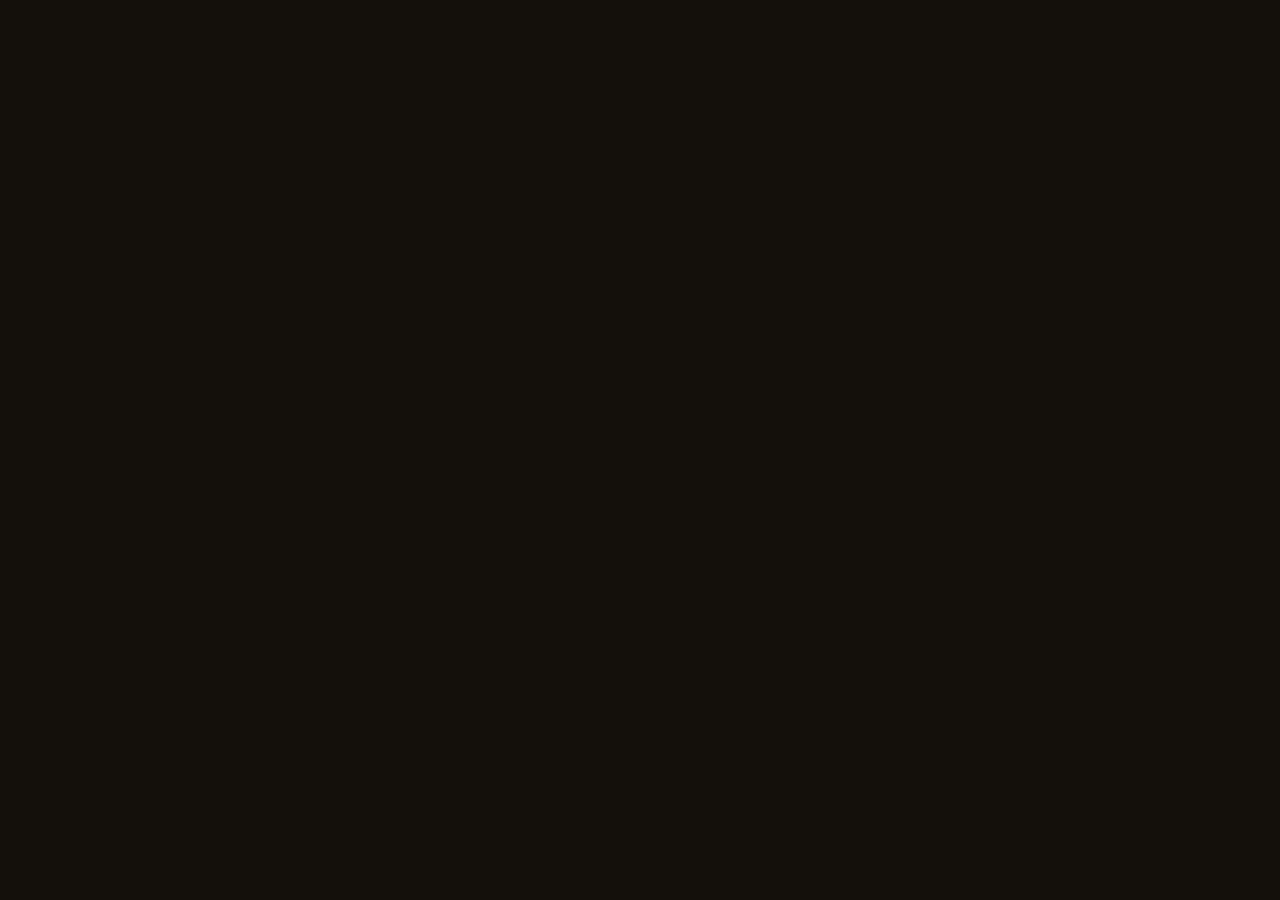
==== index.html @ 0349795a "\sa" ====
<!DOCTYPE html>
<html lang="el">
<head>
<meta charset="UTF-8">
<meta name="viewport" content="width=device-width, initial-scale=1.0">
<title>Γεωργία Νάκου · Δικηγόρος — Αθήνα · Θεσσαλονίκη</title>
<meta name="description" content="Δικηγορικό γραφείο Γεωργίας Νάκου. Ακίνητα, συμβόλαια, ιδιωτικά συμφωνητικά, συντάξεις e-ΕΦΚΑ. Αθήνα · Θεσσαλονίκη.">
<link rel="preconnect" href="https://fonts.googleapis.com">
<link rel="preconnect" href="https://fonts.gstatic.com" crossorigin>
<link href="https://fonts.googleapis.com/css2?family=Cormorant+Garamond:ital,wght@0,300;0,400;0,500;0,600;1,300;1,400;1,500&family=DM+Sans:opsz,wght@9..40,300;9..40,400;9..40,500&display=swap" rel="stylesheet">
<script src="https://unpkg.com/react@18.3.1/umd/react.development.js" integrity="sha384-hD6/rw4ppMLGNu3tX5cjIb+uRZ7UkRJ6BPkLpg4hAu/6onKUg4lLsHAs9EBPT82L" crossorigin="anonymous"></script>
<script src="https://unpkg.com/react-dom@18.3.1/umd/react-dom.development.js" integrity="sha384-u6aeetuaXnQ38mYT8rp6sbXaQe3NL9t+IBXmnYxwkUI2Hw4bsp2Wvmx4yRQF1uAm" crossorigin="anonymous"></script>
<script src="https://unpkg.com/@babel/standalone@7.29.0/babel.min.js" integrity="sha384-m08KidiNqLdpJqLq95G/LEi8Qvjl/xUYll3QILypMoQ65QorJ9Lvtp2RXYGBFj1y" crossorigin="anonymous"></script>
<style>
*,*::before,*::after{margin:0;padding:0;box-sizing:border-box}
:root{
  --bg:#14100B; --bg2:#1C1711; --panel:#211B14;
  --cream:#F1ECE2; --parch:#EDE7DC; --ivory:#F7F3EB;
  --gold:#C9A35E; --gold-lt:#E6C988; --gold-dim:rgba(201,163,94,.16);
  --ink:#1A1510; --muted:#9C9183; --muted-d:#6E655A;
  --line:rgba(201,163,94,.2); --line-l:#D8CFC0;
  --px:clamp(22px,5.5vw,110px); --ps:clamp(80px,11vh,150px); --maxw:1280px;
  --ease:cubic-bezier(.16,1,.3,1);
}
html{scroll-behavior:smooth;-webkit-text-size-adjust:100%}
body{font-family:'DM Sans',system-ui,sans-serif;background:var(--bg);color:var(--cream);line-height:1.6;-webkit-font-smoothing:antialiased;overflow-x:hidden;text-wrap:pretty}
h1,h2,h3{font-family:'Cormorant Garamond',Georgia,serif;font-weight:400;line-height:1.06;letter-spacing:-.01em}
a{color:inherit;text-decoration:none}
img{max-width:100%;display:block}
button{font-family:inherit;cursor:pointer;background:none;border:none;color:inherit}
::selection{background:var(--gold);color:var(--ink)}
.wrap{max-width:var(--maxw);margin:0 auto}
.section{padding:var(--ps) var(--px);position:relative}
.label{font-size:11px;letter-spacing:.32em;text-transform:uppercase;color:var(--gold);font-weight:500;margin-bottom:20px}
.label.gold{color:var(--gold-lt)}
.display{font-size:clamp(34px,5vw,68px);line-height:1.04}
.display.on-dark{color:var(--ivory)}
.mb{margin-bottom:clamp(40px,6vw,72px)}

/* chrome */
.scroll-progress{position:fixed;top:0;left:0;height:2px;width:100%;background:linear-gradient(90deg,var(--gold),var(--gold-lt));transform-origin:left;transform:scaleX(0);z-index:600;will-change:transform}
.cur-dot,.cur-ring{position:fixed;top:0;left:0;pointer-events:none;z-index:9999;border-radius:50%;mix-blend-mode:difference;will-change:transform}
.cur-dot{width:6px;height:6px;background:#fff;margin:-3px}
.cur-ring{width:34px;height:34px;border:1px solid rgba(255,255,255,.55);margin:-17px;transition:width .3s var(--ease),height .3s var(--ease),margin .3s var(--ease),background .3s,border-color .3s}
.cur-ring.big{width:62px;height:62px;margin:-31px;background:var(--gold-dim);border-color:var(--gold)}
@media(pointer:coarse){.cur-dot,.cur-ring{display:none}}

/* emblem */
.emblem{color:var(--gold);overflow:visible}
.emblem-beam{transform-origin:50px 14px;animation:sway 5.5s ease-in-out infinite}
@keyframes sway{0%,100%{transform:rotate(-2.2deg)}50%{transform:rotate(2.2deg)}}

/* buttons */
.btn{display:inline-flex;align-items:center;gap:10px;padding:15px 34px;font-size:12px;letter-spacing:.14em;text-transform:uppercase;font-weight:500;transition:all .35s var(--ease);position:relative;overflow:hidden;white-space:nowrap;border-radius:6px}
.btn-gold{background:var(--gold);color:var(--ink)}
.btn-gold:hover{background:var(--gold-lt);box-shadow:0 14px 40px -12px rgba(201,163,94,.6)}
.btn-ghost{border:1px solid var(--line);color:var(--cream)}
.btn-ghost:hover{border-color:var(--gold);color:var(--gold)}
.btn .arr,.btn .arr{transition:transform .35s var(--ease)}
.btn:hover .arr{transform:translateX(5px)}
.btn.full{width:100%;justify-content:center}
.magnetic{will-change:transform;transition:transform .25s var(--ease),background .35s,box-shadow .35s,color .35s,border-color .35s}

/* reveal */
.reveal{opacity:0;transform:translateY(30px);transition:opacity 1s var(--ease),transform 1s var(--ease)}
.reveal.in{opacity:1;transform:none}
.fade-up{opacity:0;transform:translateY(26px);animation:fadeUp 1s var(--ease) forwards}
@keyframes fadeUp{to{opacity:1;transform:none}}
.d1{animation-delay:.1s}.d2{animation-delay:.25s}.d3{animation-delay:.4s}.d4{animation-delay:.85s}.d5{animation-delay:1s}.d6{animation-delay:1.15s}

.scroll-top{position:fixed;bottom:32px;right:32px;z-index:700;width:46px;height:46px;border:1px solid var(--gold);border-radius:8px;background:rgba(20,16,11,.82);backdrop-filter:blur(10px);color:var(--gold);font-size:20px;display:flex;align-items:center;justify-content:center;cursor:pointer;opacity:0;transform:translateY(16px);transition:opacity .4s var(--ease),transform .4s var(--ease),background .3s,border-color .3s;pointer-events:none}
.scroll-top.scroll-top-show{opacity:1;transform:none;pointer-events:auto}
.scroll-top:hover{background:var(--gold);color:var(--ink)}
/* ═══ NAV ═══ */
.nav{position:fixed;top:0;left:0;right:0;z-index:500;height:70px;padding:0 var(--px);display:flex;align-items:center;justify-content:space-between;gap:30px;transition:background .4s,backdrop-filter .4s,border-color .4s;border-bottom:1px solid transparent}
.nav.solid{background:rgba(20,16,11,.82);backdrop-filter:blur(14px);border-bottom-color:var(--line)}
.nav-brand{display:flex;align-items:center;gap:11px}
.nav-emblem{width:36px;height:37px}
.nav-emblem .emblem-beam{animation:none}
.nav-brand-name{font-family:'Cormorant Garamond',serif;font-size:21px;color:var(--ivory);letter-spacing:.01em}
.nav-links{display:flex;gap:30px}
.nav-link{font-size:11.5px;letter-spacing:.16em;text-transform:uppercase;color:var(--cream);opacity:.72;position:relative;padding:6px 0}
.nav-link::after{content:'';position:absolute;left:0;bottom:0;height:1px;width:0;background:var(--gold);transition:width .35s var(--ease)}
.nav-link:hover{opacity:1}.nav-link:hover::after{width:100%}
.nav-right{display:flex;align-items:center;gap:20px}
.lang{display:flex;align-items:center;gap:7px;font-size:11px;letter-spacing:.1em;color:var(--muted)}
.lang button{color:var(--muted);transition:color .25s}
.lang button.on{color:var(--gold)}
.nav-cta{font-size:12.5px;letter-spacing:.04em;color:var(--cream);white-space:nowrap}
.nav-cta:hover{color:var(--gold)}
.burger{display:none;flex-direction:column;gap:5px;width:26px;padding:6px 0}
.burger span{height:1.5px;width:100%;background:var(--cream);transition:.3s var(--ease)}
.burger span.x:first-child{transform:translateY(6.5px) rotate(45deg)}
.burger span.x:last-child{transform:translateY(-6.5px) rotate(-45deg)}
.nav-drawer{position:fixed;top:70px;left:0;right:0;z-index:550;background:rgba(20,16,11,.97);backdrop-filter:blur(14px);border-bottom:1px solid var(--line);display:flex;flex-direction:column;padding:0 var(--px);max-height:0;overflow:hidden;transition:max-height .45s var(--ease),padding .45s}
.nav-drawer.open{max-height:60vh;padding:18px var(--px) 28px}
.nav-drawer button,.nav-drawer a{text-align:left;font-size:15px;letter-spacing:.08em;text-transform:uppercase;color:var(--cream);padding:14px 0;border-bottom:1px solid var(--line)}
.nav-drawer a{color:var(--gold);border:none}

/* ═══ HERO ═══ */
.hero{min-height:100vh;display:flex;flex-direction:column;align-items:center;justify-content:center;text-align:center;padding:120px var(--px) 90px;position:relative;overflow:hidden;background:radial-gradient(140% 120% at 50% -10%,#2E1E0A 0%,#1A1208 35%,var(--bg) 65%)}
.hero-particles{position:absolute;inset:0;width:100%;height:100%;pointer-events:none;z-index:1}
.hero-beam{position:absolute;top:0;left:-20%;width:60%;height:100%;background:linear-gradient(108deg,transparent 38%,rgba(201,163,94,.035) 46%,rgba(230,201,136,.07) 50%,rgba(201,163,94,.035) 54%,transparent 62%);pointer-events:none;z-index:1;animation:beamSweep 20s ease-in-out infinite}
.hero-beam-2{animation-delay:10s;opacity:.6}
@keyframes beamSweep{0%,100%{transform:translateX(-40%) skewX(-8deg)}50%{transform:translateX(120%) skewX(-8deg)}}
.hero-glow{position:absolute;top:-20%;left:50%;transform:translateX(-50%);width:80vw;height:80vw;max-width:900px;max-height:900px;background:radial-gradient(circle,rgba(201,163,94,.13) 0%,transparent 60%);pointer-events:none;animation:glowPulse 7s ease-in-out infinite}
@keyframes glowPulse{0%,100%{opacity:.7}50%{opacity:1}}
.hero-emblem-bg{position:absolute;width:min(70vh,640px);height:auto;opacity:.04;color:var(--gold);top:50%;left:50%;transform:translate(-50%,-46%);pointer-events:none;will-change:transform}
.hero-emblem-bg svg{width:100%;height:auto;display:block}
.hero-emblem-bg .emblem-beam{animation:sway 9s ease-in-out infinite}
.hero-inner{position:relative;z-index:2;display:flex;flex-direction:column;align-items:center;max-width:920px;will-change:transform,opacity;padding:clamp(36px,5vw,64px) clamp(32px,6vw,80px)}
.hero-badge{font-size:11px;letter-spacing:.34em;text-transform:uppercase;color:var(--gold);margin-bottom:30px;white-space:pre-line;text-align:center}
.hero-emblem{width:54px;height:56px;margin-bottom:26px}
.hero-emblem-draw{opacity:0;transform:scale(.4) rotate(-12deg);transform-origin:50% 60%;animation:emblemIn 1.3s var(--ease) .15s forwards}
@keyframes emblemIn{60%{opacity:1}to{opacity:1;transform:none}}
.hero-name{font-size:clamp(58px,13vw,168px);font-weight:300;color:var(--ivory);line-height:.94;display:flex;flex-wrap:wrap;justify-content:center;gap:0 .26em}
.hero-word{display:inline-flex}
.hero-letter{display:inline-block;overflow:hidden;padding:.06em .005em}
.hero-letter-i{display:inline-block;transform:translateY(118%);animation:maskUp 1.05s var(--ease) forwards}
@keyframes maskUp{to{transform:none}}
.hero-role{font-size:clamp(15px,2vw,20px);letter-spacing:.5em;text-transform:uppercase;color:var(--gold);margin-top:14px;padding-left:.5em}
.hero-rule{width:64px;height:1px;background:linear-gradient(90deg,transparent,var(--gold),transparent);margin:30px 0}
.hero-tag{font-family:'Cormorant Garamond',serif;font-style:italic;font-size:clamp(20px,2.6vw,30px);color:var(--cream);font-weight:300}
.hero-cta-row{display:flex;gap:16px;margin-top:38px;flex-wrap:wrap;justify-content:center}
.hero-info{display:flex;flex-wrap:wrap;justify-content:flex-start;align-items:center;gap:0;margin-top:40px;width:100%;max-width:760px;align-self:flex-start}
.hic{display:flex;align-items:center;gap:16px;padding:12px 34px 12px 0;text-decoration:none;opacity:0;animation:hicSlideIn .65s var(--ease) forwards;position:relative;transition:opacity .25s}
.hic:not(:last-child){padding-right:34px;margin-right:1px}
.hic:not(:last-child)::after{content:'';position:absolute;right:0;top:50%;transform:translateY(-50%);height:32px;width:1px;background:rgba(201,163,94,.22)}
.hic:hover .hic-val{color:var(--gold-lt)}
.hic-1{animation-delay:1.3s}
.hic-2{animation-delay:1.5s}
.hic-3{animation-delay:1.7s}
.hic-4{animation-delay:1.9s}
@keyframes hicSlideIn{from{opacity:0;transform:translateX(-28px)}to{opacity:1;transform:none}}
.hic-icon{width:22px;height:22px;flex-shrink:0;color:var(--gold);opacity:.9}
.hic-icon svg{width:100%;height:100%;display:block}
.hic-text{display:flex;flex-direction:column;gap:3px}
.hic-label{font-size:10px;letter-spacing:.22em;text-transform:uppercase;color:var(--gold);font-weight:500;line-height:1}
.hic-val{font-size:17px;color:var(--cream);font-weight:400;letter-spacing:.03em;line-height:1.3;transition:color .3s}
.scroll-cue{position:absolute;bottom:34px;left:50%;transform:translateX(-50%);width:24px;height:38px;border:1px solid var(--line);border-radius:14px;display:flex;justify-content:center;padding-top:7px;z-index:2}
.scroll-cue span{width:3px;height:7px;background:var(--gold);border-radius:2px;animation:scrolldot 1.8s ease-in-out infinite}
@keyframes scrolldot{0%{opacity:0;transform:translateY(-4px)}40%{opacity:1}80%,100%{opacity:0;transform:translateY(11px)}}

/* ═══ MARQUEE ═══ */
.marquee{background:var(--gold);overflow:hidden;padding:17px 0;position:relative;z-index:3}
.marquee-track{display:flex;width:max-content;animation:scrollx 30s linear infinite}
@keyframes scrollx{to{transform:translateX(-33.333%)}}
.marquee-item{display:inline-flex;align-items:center;font-size:13px;letter-spacing:.26em;text-transform:uppercase;font-weight:500;color:var(--ink);padding:0 8px}
.marquee-dot{font-style:normal;font-size:8px;margin:0 26px;opacity:.55}

/* ═══ ABOUT ═══ */
.about{background:var(--parch);color:var(--ink)}
.about-grid{display:grid;grid-template-columns:.85fr 1.15fr;gap:clamp(44px,7vw,100px);align-items:center}
.about-portrait{display:flex;flex-direction:column;gap:18px}
.portrait-frame{position:relative;width:clamp(324px,38vw,486px);aspect-ratio:1;border-radius:50%;overflow:hidden;border:2px solid var(--gold);animation:portraitPulse 3.5s ease-in-out infinite;align-self:center}
.portrait-frame::before{content:'';position:absolute;inset:0;border-radius:50%;border:6px solid transparent;pointer-events:none;z-index:2}
@keyframes portraitPulse{
  0%,100%{box-shadow:0 0 0 6px rgba(201,163,94,.18),0 0 40px rgba(201,163,94,.18),0 20px 60px -20px rgba(26,21,16,.6)}
  50%{box-shadow:0 0 0 14px rgba(201,163,94,.07),0 0 80px rgba(201,163,94,.32),0 20px 60px -20px rgba(26,21,16,.6)}
}
.portrait-frame img{width:100%;height:100%;object-fit:cover;object-position:center 12%;filter:grayscale(.08) contrast(1.03)}
.portrait-cap{display:flex;align-items:center;justify-content:center;gap:10px;font-size:11px;letter-spacing:.18em;text-transform:uppercase;color:var(--muted-d);text-align:center;margin-top:24px}
.cap-emblem{width:16px;height:17px}.cap-emblem .emblem-beam{animation:none}
.about-text .label{color:var(--gold)}
.about-text .display{color:var(--ink);max-width:14ch}
.about-bio{font-family:'Cormorant Garamond',serif;font-size:clamp(20px,2.4vw,27px);line-height:1.5;color:#3A332A;margin:26px 0 30px;font-weight:300;max-width:30ch}
.about-bio-list{display:flex;flex-direction:column;gap:14px;margin:26px 0 30px}
.about-bio-item{display:flex;align-items:center;gap:16px;font-family:'Cormorant Garamond',serif;font-size:clamp(20px,2.4vw,27px);line-height:1.4;color:#3A332A;font-weight:300}
.about-bio-bullet{width:6px;height:6px;border-radius:50%;background:var(--gold);flex-shrink:0}
.chips{display:flex;flex-wrap:wrap;gap:10px}
.chip{display:inline-flex;align-items:center;gap:9px;font-size:12.5px;letter-spacing:.02em;padding:9px 16px;border:1px solid var(--line-l);border-radius:6px;background:var(--ivory);color:#4A4238}
.chip i{width:5px;height:5px;border-radius:50%;background:var(--gold)}

/* ═══ STATS ═══ */
.stats{background:var(--bg);padding:clamp(56px,8vw,90px) var(--px);border-top:1px solid var(--line);border-bottom:1px solid var(--line)}
.stats-grid{display:grid;grid-template-columns:repeat(4,1fr);gap:24px}
.stat{text-align:center;opacity:0;transform:translateY(24px);transition:opacity .9s var(--ease),transform .9s var(--ease)}
.stats-grid.in .stat{opacity:1;transform:none}
.stat-val{font-family:'Cormorant Garamond',serif;font-size:clamp(46px,6vw,82px);font-weight:300;color:var(--gold);line-height:1}
.stat-label{font-size:11px;letter-spacing:.16em;text-transform:uppercase;color:var(--muted);margin-top:12px}

/* ═══ SERVICES ═══ */
.services{background:var(--ivory);color:var(--ink)}
.services .label{color:var(--gold)}.services .display{color:var(--ink);text-align:center}
.svc-list{border-top:1px solid var(--line-l)}
.svc-item{border-bottom:1px solid var(--line-l)}
.svc-row{display:grid;grid-template-columns:auto 1fr auto;gap:clamp(20px,4vw,56px);align-items:start;padding:clamp(26px,3.4vw,40px) 0;border-bottom:none;cursor:pointer;transition:padding-left .4s var(--ease),background .4s}
.svc-row:hover{padding-left:20px;background:linear-gradient(90deg,var(--gold-dim),transparent)}
.svc-n{font-family:'Cormorant Garamond',serif;font-size:clamp(20px,2vw,26px);color:var(--gold);font-weight:400;padding-top:6px}
.svc-main{display:flex;flex-direction:column}
.svc-title{font-size:clamp(26px,3.4vw,42px);color:var(--ink);transition:color .35s}
.svc-row:hover .svc-title{color:#6E5526}
.svc-detail-wrap{max-height:0;overflow:hidden;transition:max-height .55s var(--ease),opacity .4s var(--ease);opacity:0}
.svc-open .svc-detail-wrap{max-height:600px;opacity:1}
.svc-detail{font-size:15px;color:var(--muted-d);line-height:1.75;padding-top:14px;max-width:100%}
.svc-desc{font-size:14.5px;color:var(--muted-d);padding-top:10px}
.svc-arrow{font-size:22px;color:var(--gold);opacity:0;transform:translate(-8px,8px);transition:all .4s var(--ease);padding-top:6px}
.svc-row:hover .svc-arrow{opacity:1;transform:none}

/* ═══ CREED (cinematic pull-quote) ═══ */
.creed{background:var(--bg);padding:clamp(96px,16vh,200px) var(--px);position:relative;overflow:hidden;border-top:1px solid var(--line);border-bottom:1px solid var(--line)}
.creed-glow{position:absolute;top:50%;left:50%;width:80vw;height:80vw;max-width:900px;max-height:900px;transform:translate(-50%,-50%);background:radial-gradient(circle,rgba(201,163,94,.1),transparent 62%);pointer-events:none;transition:opacity .3s}
.creed-emblem{position:absolute;right:-4%;top:50%;width:min(58vh,520px);color:var(--gold);opacity:.05;pointer-events:none;will-change:transform}
.creed-emblem svg{width:100%;height:auto;display:block}
.creed-emblem .emblem-beam{animation:sway 9s ease-in-out infinite}
.creed-inner{position:relative;z-index:1;max-width:960px}
.creed-label{margin-bottom:24px}
.creed-mark{display:block;font-family:'Cormorant Garamond',serif;font-size:clamp(120px,18vw,240px);line-height:.6;color:var(--gold);opacity:.5;height:.42em;margin-bottom:.1em}
.creed-quote{font-family:'Cormorant Garamond',serif;font-weight:300;font-size:clamp(30px,5vw,68px);line-height:1.18;color:var(--ivory);max-width:22ch;border:none;padding:0}
.creed-cite{display:flex;align-items:center;gap:22px;margin-top:clamp(34px,5vw,52px)}
.creed-rule{width:clamp(40px,8vw,90px);height:1px;background:linear-gradient(90deg,var(--gold),transparent);flex-shrink:0}
.creed-by{display:flex;flex-direction:column;gap:5px}
.creed-name{font-family:'Cormorant Garamond',serif;font-size:clamp(22px,2.6vw,30px);color:var(--gold-lt);line-height:1}
.creed-role{font-size:11px;letter-spacing:.26em;text-transform:uppercase;color:var(--muted)}

/* ═══ EFKA ═══ */
.efka{background:var(--bg2);text-align:center;overflow:hidden}
.efka-glow{position:absolute;inset:0;background:radial-gradient(60% 90% at 50% 50%,rgba(201,163,94,.1),transparent 70%);pointer-events:none}
.efka-inner{position:relative;max-width:760px;margin:0 auto;display:flex;flex-direction:column;align-items:center}
.efka-badge{display:inline-block;border:1px solid var(--gold);border-radius:6px;color:var(--gold);font-size:10px;letter-spacing:.26em;padding:6px 16px;text-transform:uppercase;margin-bottom:30px}
.efka-title{font-size:clamp(29px,4.25vw,54px);color:var(--ivory);margin-bottom:22px;white-space:nowrap}
.efka-desc{font-family:'Cormorant Garamond',serif;font-size:clamp(19px,2.3vw,26px);font-weight:300;color:var(--cream);line-height:1.5;margin-bottom:38px;max-width:52ch}

/* ═══ REVIEWS ═══ */
.reviews{background:var(--parch);color:var(--ink);overflow:hidden}
.reviews-head{display:flex;align-items:flex-end;justify-content:space-between;gap:24px;flex-wrap:wrap;margin-bottom:clamp(34px,5vw,56px)}
.reviews .label{color:var(--gold)}.reviews .display{color:var(--ink)}
.g-badge{display:flex;align-items:center;gap:14px}
.g-logo{width:42px;height:42px;border-radius:50%;background:#fff;border:1px solid var(--line-l);color:#4285F4;font-weight:700;font-size:20px;display:flex;align-items:center;justify-content:center;flex-shrink:0}
.g-stars{font-size:14px;color:#E0A93B;letter-spacing:1px}.g-stars b{color:var(--ink);margin-left:6px}
.g-sub{font-size:12px;color:var(--muted-d);letter-spacing:.04em;margin-top:2px}
.rev-rows{display:flex;flex-direction:column;gap:18px}
.rev-rowwrap{overflow:hidden;-webkit-mask:linear-gradient(90deg,transparent,#000 7%,#000 93%,transparent);mask:linear-gradient(90deg,transparent,#000 7%,#000 93%,transparent)}
.rev-track{display:flex;gap:18px;width:max-content;animation:revx 200s linear infinite}
.rev-track.rev{animation-direction:reverse}
@keyframes revx{to{transform:translateX(-50%)}}
.rev-card{width:330px;flex-shrink:0;background:var(--ivory);border:1px solid var(--line-l);border-radius:10px;padding:26px 26px 22px;display:flex;flex-direction:column;gap:13px;transition:border-color .35s,transform .35s var(--ease)}
.rev-card:hover{border-color:var(--gold);transform:translateY(-4px)}
.rev-stars{color:#E0A93B;font-size:13px;letter-spacing:1px}
.rev-text{font-family:'Cormorant Garamond',serif;font-size:19px;line-height:1.5;color:#3A332A;flex:1;font-weight:400}
.rev-foot{display:flex;align-items:center;gap:10px}
.rev-av{width:30px;height:30px;border-radius:50%;background:var(--gold);color:var(--ink);display:flex;align-items:center;justify-content:center;font-size:13px;font-weight:600;flex-shrink:0}
.rev-name{font-size:12.5px;font-weight:500;color:var(--ink)}
.rev-date{font-size:11px;color:var(--muted-d);margin-left:auto}
.rev-mobile-wrap{display:none}

/* ═══ NEWS + LINKS ═══ */
.news-links{background:var(--bg)}
.news-links .label{color:var(--gold)}.news-links .display{color:var(--ivory)}
.news-header{display:flex;align-items:flex-end;justify-content:space-between;gap:24px;flex-wrap:wrap;margin-bottom:clamp(24px,3vw,36px)}
.news-nav{display:flex;align-items:center;gap:12px}
.news-nav-btn{width:42px;height:42px;border:1px solid var(--line);border-radius:6px;color:var(--gold);font-size:18px;display:flex;align-items:center;justify-content:center;transition:.3s var(--ease)}
.news-nav-btn:hover{border-color:var(--gold);background:var(--gold-dim)}
.news-nav-count{font-size:12px;letter-spacing:.12em;color:var(--muted);min-width:40px;text-align:center}
.nl-news-grid{display:grid;grid-template-columns:1fr 1fr;gap:22px}
.nl-divider{display:flex;align-items:center;gap:20px;margin:clamp(48px,7vw,80px) 0 clamp(16px,2vw,24px);border-top:1px solid var(--line)}
.nl-divider-label{font-size:11px;letter-spacing:.32em;text-transform:uppercase;color:var(--gold);font-weight:500;margin-top:-10px;background:var(--bg);padding:0 16px}
.news-grid{display:grid;grid-template-columns:1fr 1fr;gap:22px}
.news-card{border:1px solid var(--line);border-radius:10px;background:var(--bg2);padding:clamp(30px,3.4vw,44px);display:flex;flex-direction:column;gap:14px;transition:border-color .35s,transform .35s var(--ease),background .35s}
.news-card:hover{border-color:var(--gold);transform:translateY(-5px);background:var(--panel)}
.news-tag{font-size:10.5px;letter-spacing:.2em;text-transform:uppercase;color:var(--gold);border:1px solid var(--line);padding:5px 12px;align-self:flex-start;border-radius:40px}
.news-title{font-size:clamp(23px,2.6vw,30px);color:var(--ivory)}
.news-desc{font-size:14.5px;color:var(--muted);line-height:1.7;flex:1}
.news-link{font-size:12px;letter-spacing:.12em;text-transform:uppercase;color:var(--gold);align-self:flex-start;transition:gap .3s}
.news-link:hover{opacity:.75}

/* ═══ LINKS carousel ═══ */
.links-scroll-wrap{overflow:hidden;-webkit-mask:linear-gradient(90deg,transparent,#000 6%,#000 94%,transparent);mask:linear-gradient(90deg,transparent,#000 6%,#000 94%,transparent);margin-top:8px}
.links-track{display:flex;gap:14px;width:max-content;animation:scrollx 120s linear infinite}
.links-track:hover{animation-play-state:paused}
.links-mobile-wrap{display:none}
.link-pill{display:inline-flex;flex-direction:column;gap:7px;flex-shrink:0;width:240px;padding:26px 26px 22px;border:1px solid var(--line);border-radius:10px;background:var(--bg2);transition:border-color .35s,background .35s,transform .3s var(--ease);text-decoration:none;position:relative}
.link-pill:hover{border-color:var(--gold);background:var(--panel);transform:translateY(-4px)}
.link-pill-title{font-family:'Cormorant Garamond',serif;font-size:24px;color:var(--ivory);line-height:1.1}
.link-pill-desc{font-size:12.5px;letter-spacing:.04em;color:var(--muted);line-height:1.5}
.link-pill-arr{position:absolute;top:16px;right:18px;color:var(--gold);font-size:15px;opacity:.5;transition:.3s var(--ease)}
.link-pill:hover .link-pill-arr{opacity:1;transform:translate(2px,-2px)}

/* ═══ MANIFESTO ═══ */
.manifesto{background:var(--bg);padding:clamp(110px,20vh,220px) var(--px);position:relative;overflow:hidden;border-top:1px solid var(--line);border-bottom:1px solid var(--line)}
.manifesto-glow{position:absolute;top:50%;left:50%;width:70vw;height:70vw;max-width:760px;max-height:760px;transform:translate(-50%,-50%);background:radial-gradient(circle,rgba(201,163,94,.12),transparent 62%);pointer-events:none;transition:opacity .3s}
.manifesto-text{position:relative;max-width:1000px;margin:0 auto;text-align:center;font-family:'Cormorant Garamond',serif;font-weight:300;font-size:clamp(30px,5.4vw,72px);line-height:1.22;color:var(--ivory)}
.mf-row{display:block}
.mf-w{display:inline-block;will-change:opacity,transform;transition:color .3s;margin-right:0.28em}

/* ═══ JOURNEY (scrollytelling) ═══ */
.journey{background:var(--bg2);overflow:hidden}
.journey-grid{display:grid;grid-template-columns:.95fr 1.05fr;gap:clamp(40px,7vw,110px);align-items:start}
.journey .label{color:var(--gold)}
.journey-sticky{position:sticky;top:120px}
.journey-intro{font-family:'Cormorant Garamond',serif;font-weight:300;font-size:clamp(19px,2.2vw,25px);line-height:1.5;color:var(--cream);margin:24px 0 44px;text-align:center}
.journey-counter{display:flex;align-items:stretch;gap:24px}
.jc-num{position:relative;font-family:'Cormorant Garamond',serif;font-weight:300}
.jc-n{display:block;font-size:clamp(52px,7vw,96px);line-height:1.04;color:var(--muted-d);opacity:.32;transition:opacity .5s var(--ease),color .5s var(--ease),transform .5s var(--ease);transform:translateX(0)}
.jc-n.on{opacity:1;color:var(--gold);transform:translateX(6px)}
.jc-bar{width:2px;background:var(--line);align-self:stretch;position:relative;overflow:hidden}
.jc-bar span{position:absolute;inset:0;background:linear-gradient(var(--gold),var(--gold-lt));transform-origin:top;transform:scaleY(.25);transition:transform .6s var(--ease)}
.journey-steps{list-style:none;display:flex;flex-direction:column;gap:clamp(20px,3vw,30px);padding:10px 0 40px}
.journey-step{display:grid;grid-template-columns:auto 1fr;gap:24px;align-items:start;padding:clamp(26px,3vw,38px);border:1px solid var(--line);border-radius:10px;background:rgba(20,16,11,.4);transition:border-color .5s var(--ease),background .5s var(--ease),transform .5s var(--ease),opacity .5s;opacity:.5}
.journey-step.on{opacity:1;border-color:var(--gold);background:var(--panel);transform:translateX(8px)}
.js-n{font-family:'Cormorant Garamond',serif;font-size:clamp(22px,2.4vw,30px);color:var(--gold);line-height:1;padding-top:4px;min-width:42px}
.js-title{font-size:clamp(24px,3vw,36px);color:var(--ivory);margin-bottom:10px}
.js-desc{font-size:15px;color:var(--muted);line-height:1.7;max-width:42ch}

.journey .display{font-size:clamp(29px,4.25vw,58px);text-align:center}
.journey .label{text-align:center}

/* ═══ CONTACT (redesigned) ═══ */
.contact{background:var(--bg);color:var(--cream);position:relative;overflow:hidden}
.contact-bg{position:absolute;inset:0;background:radial-gradient(90% 70% at 80% 0%,rgba(201,163,94,.08),transparent 60%);pointer-events:none}
.contact-emblem-bg{position:absolute;right:-6%;bottom:-10%;width:min(46vh,440px);color:var(--gold);opacity:.045;pointer-events:none;z-index:0}
.contact-emblem-bg .emblem-beam{animation:sway 9s ease-in-out infinite}
.contact .wrap{position:relative;z-index:1}
.contact .label{color:var(--gold)}
.contact-head{margin-bottom:clamp(40px,6vw,64px);max-width:60ch;text-align:center}
.contact-head .contact-sub{max-width:none}
.contact-map{width:100%;height:300px;border-radius:10px;border:1px solid rgba(201,163,94,.3);margin-top:clamp(34px,4vw,56px);overflow:hidden}
.contact-map iframe{width:100%;height:100%;border:0;display:block}
.contact-sub{font-family:'Cormorant Garamond',serif;font-weight:300;font-size:clamp(19px,2.2vw,26px);color:var(--cream);margin-top:18px;max-width:40ch;line-height:1.5}
.contact-grid{display:grid;grid-template-columns:.85fr 1.15fr;gap:clamp(34px,5vw,72px);align-items:start}
.contact-info{display:flex;flex-direction:column;gap:clamp(26px,3.4vw,40px)}
.ci-cap{display:block;font-size:11px;letter-spacing:.26em;text-transform:uppercase;color:var(--gold);margin-bottom:18px}
.ci-block{display:flex;flex-direction:column}
.ci{display:flex;align-items:center;gap:16px;padding:16px 0;border-bottom:1px solid var(--line);color:var(--cream);transition:padding-left .35s var(--ease),color .35s}
.ci.hoverable:hover{padding-left:8px;color:var(--gold-lt)}
.ci-ic{width:42px;height:42px;border:1px solid var(--line);border-radius:50%;display:flex;align-items:center;justify-content:center;font-size:16px;color:var(--gold);flex-shrink:0;transition:border-color .35s,background .35s}
.ci.hoverable:hover .ci-ic{border-color:var(--gold);background:var(--gold-dim)}
.ci-txt{display:flex;flex-direction:column;gap:3px;font-size:15.5px}
.ci-txt b{font-weight:500;font-size:10.5px;letter-spacing:.18em;text-transform:uppercase;color:var(--muted)}
.ci-go{margin-left:auto;color:var(--gold);opacity:0;transform:translate(-6px,4px);transition:.35s var(--ease)}
.ci.hoverable:hover .ci-go{opacity:1;transform:none}
.ci-cities{display:grid;grid-template-columns:1fr 1fr;gap:12px}
.ci-city{display:flex;align-items:center;gap:12px;padding:16px 18px;border:1px solid var(--line);border-radius:8px;background:rgba(20,16,11,.4);transition:border-color .35s,background .35s}
.ci-city:hover{border-color:var(--gold);background:var(--panel)}
.ci-city-dot{width:7px;height:7px;border-radius:50%;background:var(--gold);flex-shrink:0;box-shadow:0 0 0 4px var(--gold-dim)}
.ci-city-name{font-family:'Cormorant Garamond',serif;font-size:21px;color:var(--ivory);line-height:1}
.ci-city-note{font-size:11px;letter-spacing:.06em;color:var(--muted);margin-top:5px}
.ci-social{display:flex;align-items:center;gap:12px;align-self:flex-start;font-size:13px;letter-spacing:.06em;color:var(--cream);padding:12px 22px;border:1px solid var(--line);border-radius:6px;transition:border-color .35s,color .35s}
.ci-social:hover{border-color:var(--gold);color:var(--gold)}
.ci-social .ci-ic{width:30px;height:30px;font-size:14px}
.ci-calendly{display:flex;align-items:center;gap:14px;padding:20px 24px;border:1px solid var(--gold);border-radius:8px;background:var(--gold-dim);color:var(--cream);transition:background .35s,border-color .35s,padding-left .35s var(--ease);width:100%;align-self:stretch;box-sizing:border-box;animation:calendlyPulse 3s ease-in-out infinite}
@keyframes calendlyPulse{
  0%,100%{box-shadow:0 0 0 0 rgba(201,163,94,.25),0 0 20px rgba(201,163,94,.1)}
  50%{box-shadow:0 0 0 8px rgba(201,163,94,.0),0 0 40px rgba(201,163,94,.28)}
}
.ci-calendly:hover{background:rgba(201,163,94,.26);padding-left:30px;animation:none;box-shadow:0 0 40px rgba(201,163,94,.35)}
.ci-calendly-icon{font-size:26px;flex-shrink:0}
.ci-calendly-txt{display:flex;flex-direction:column;gap:4px;flex:1}
.ci-calendly-txt b{font-size:14px;letter-spacing:.14em;text-transform:uppercase;color:var(--gold-lt);font-weight:500}
.ci-calendly-txt span{font-size:12px;color:var(--muted);letter-spacing:.08em}
.form-card{background:var(--panel);border:1px solid var(--line);border-radius:12px;padding:clamp(28px,3.4vw,44px);box-shadow:0 40px 90px -50px rgba(0,0,0,.8)}
.form-card-head{display:flex;align-items:baseline;justify-content:space-between;gap:16px;flex-wrap:wrap;margin-bottom:30px;padding-bottom:22px;border-bottom:1px solid var(--line)}
.form-card-title{font-size:clamp(24px,2.8vw,32px);color:var(--ivory)}
.form-card-note{font-size:11px;letter-spacing:.12em;text-transform:uppercase;color:var(--gold)}
.contact-form-wrap form{display:flex;flex-direction:column;gap:26px}
.frow{display:grid;grid-template-columns:1fr 1fr;gap:26px}
.field{position:relative}
.field input,.field textarea{width:100%;background:transparent;border:none;border-bottom:1px solid var(--line);padding:18px 2px 10px;font-family:'DM Sans',sans-serif;font-size:15px;color:var(--ivory);outline:none}
.field textarea{resize:vertical;min-height:96px;line-height:1.6}
.field label{position:absolute;left:2px;top:18px;font-size:15px;color:var(--muted);pointer-events:none;transition:all .3s var(--ease)}
.field.foc label,.field.filled label{top:-4px;font-size:10.5px;letter-spacing:.16em;text-transform:uppercase;color:var(--gold)}
.field-line{position:absolute;left:0;bottom:0;height:1px;width:0;background:linear-gradient(90deg,var(--gold),var(--gold-lt));transition:width .4s var(--ease)}
.field.foc .field-line{width:100%}
.contact-form-wrap{display:flex;flex-direction:column}
.contact-form-wrap .btn-gold.full{margin-top:6px}
.form-ok{background:var(--gold-dim);border:1px solid var(--gold);border-radius:8px;color:var(--gold-lt);padding:15px 18px;font-size:14px;margin-bottom:8px;line-height:1.5}

/* ═══ FOOTER ═══ */
.footer{background:#0E0B07;padding:clamp(56px,7vw,84px) var(--px) 34px;border-top:1px solid var(--line)}
.footer-top{display:flex;justify-content:space-between;align-items:center;gap:30px;flex-wrap:wrap;padding-bottom:36px;border-bottom:1px solid var(--line)}
.footer-brand{display:flex;align-items:center;gap:14px}
.footer-emblem{width:34px;height:36px}.footer-emblem .emblem-beam{animation:none}
.footer-name{font-family:'Cormorant Garamond',serif;font-size:24px;color:var(--ivory)}
.footer-role{font-size:10px;letter-spacing:.28em;text-transform:uppercase;color:var(--gold);margin-top:3px}
.footer-tag{font-family:'Cormorant Garamond',serif;font-style:italic;font-size:clamp(18px,2vw,24px);color:var(--muted);font-weight:300}
.footer-bottom{display:flex;justify-content:space-between;gap:16px;flex-wrap:wrap;padding-top:24px;font-size:12px;letter-spacing:.04em;color:var(--muted-d)}

/* ═══ RESPONSIVE ═══ */
@media(max-width:1024px){
  .links-grid{grid-template-columns:repeat(2,1fr)}
  .journey-grid{grid-template-columns:1fr;gap:40px}
  .journey-sticky{position:static}
  .journey-intro{margin-bottom:24px}
  .journey-counter{display:none}
}
@media(max-width:860px){
  .nav-links{display:none}.nav-cta{display:none}.burger{display:flex}
  .hero-info{display:none}
  .about-grid{grid-template-columns:1fr;gap:40px}
  .about-portrait{max-width:360px}
  .stats-grid{grid-template-columns:repeat(2,1fr);gap:40px 24px}
  .svc-row{grid-template-columns:auto 1fr;gap:14px 22px}
  .svc-desc{grid-column:2;}.svc-arrow{display:none}
  .news-grid{grid-template-columns:1fr}
  .contact-grid{grid-template-columns:1fr;gap:44px}
  .contact-info{display:none}
  .journey-step{transform:none!important}
}
@media(max-width:560px){
  .efka-title{font-size:clamp(21px,3.2vw,40px);white-space:normal}
  .efka-desc{font-size:clamp(14px,1.7vw,19px)}
  .efka.section{padding-left:calc(var(--px) * 1.1);padding-right:calc(var(--px) * 1.1)}
  .about-text .display{text-align:center;max-width:none}
  .nl-news-grid{grid-template-columns:1fr 1fr;gap:10px}
  .news-card{padding:14px;gap:8px;border-radius:8px}
  .news-tag{font-size:8px;padding:3px 8px}
  .news-title{font-size:14px}
  .news-desc{font-size:10px;line-height:1.5}
  .news-link{font-size:9px}
  .rev-desktop{display:none}
  .rev-mobile-wrap{display:block;overflow-x:auto;-webkit-overflow-scrolling:touch;scroll-snap-type:x mandatory;padding:0 0 18px;margin:0 calc(-1*var(--px));padding-left:var(--px)}
  .rev-mobile-wrap::-webkit-scrollbar{display:none}
  .rev-mobile-track{display:flex;gap:10px;width:max-content}
  .rev-mobile-wrap .rev-card{width:72vw;flex-shrink:0;scroll-snap-align:start;padding:14px 14px 12px;gap:7px;border-radius:8px}
  .rev-mobile-wrap .rev-stars{font-size:10px}
  .rev-mobile-wrap .rev-text{font-size:10px}
  .rev-mobile-wrap .rev-av{width:18px;height:18px;font-size:8px}
  .rev-mobile-wrap .rev-name{font-size:8px}
  .rev-mobile-wrap .rev-date{font-size:7px}
  .links-desktop{display:none}
  .links-mobile-wrap{display:block;overflow-x:auto;-webkit-overflow-scrolling:touch;scroll-snap-type:x mandatory;padding:0 0 18px;margin:8px calc(-1*var(--px)) 0;padding-left:var(--px)}
  .links-mobile-wrap::-webkit-scrollbar{display:none}
  .links-mobile-track{display:flex;gap:10px;width:max-content}
  .links-mobile-wrap .link-pill{width:68vw;flex-shrink:0;scroll-snap-align:start;padding:14px 14px 12px;gap:5px}
  .links-mobile-wrap .link-pill-title{font-size:13px}
  .links-mobile-wrap .link-pill-desc{font-size:7px}
  .links-mobile-wrap .link-pill-arr{font-size:10px;top:10px;right:10px}
  .links-grid{grid-template-columns:1fr}
  .frow{grid-template-columns:1fr}
  .footer-top{flex-direction:column;align-items:center;text-align:center}
  .footer-brand{flex-direction:column;align-items:center;gap:8px}
  .footer-tag{text-align:center}
  .footer-bottom{justify-content:center;text-align:center}
  .hero-cta-row .btn{flex:1;justify-content:center;align-items:center;font-size:10.2px}
  .rev-card{width:280px}
  .reviews-head{flex-direction:column;align-items:flex-start}
  .ci-cities{grid-template-columns:1fr}
  .hero-info{margin-top:22px;justify-content:flex-start}
  .hic{padding:8px 16px 8px 0;gap:9px}
  .hic-icon{width:13px;height:13px}
  .hic-label{font-size:7px}
  .hic-val{font-size:11px}
}
@media(prefers-reduced-motion:reduce){
  *{animation-duration:.01ms!important;animation-iteration-count:1!important;transition-duration:.01ms!important;scroll-behavior:auto!important}
  .reveal,.fade-up,.stat{opacity:1!important;transform:none!important}
  .hero-letter-i{transform:none!important}
  .hero-emblem-draw{opacity:1!important;transform:none!important}
  .marquee-track,.rev-track{animation:none!important}
}
</style>
</head>
<body>
<div id="root"></div>
<link rel="stylesheet" href="expertease-credit.css">
<script src="image-slot.js"></script>
<script src="lux-content.js"></script>
<script type="text/babel" src="lux-app.jsx"></script>
</body>
</html>
---- expertease-credit.css ----
/* ============================================================
   EXPERTEASE CREDIT BANNER — modular component v4
   Neutral — works on any dark background.
   Transparent, no hardcoded background color.
   Usage:
     <hr class="ec-rule">
     <div class="expertease-credit">…</div>
   ============================================================ */

:root {
  --ec-white:   rgba(255,255,255,0.82);
  --ec-muted:   rgba(255,255,255,0.38);
  --ec-accent:  rgba(255,255,255,0.65);
  --ec-cta-col: rgba(255,255,255,0.90);
  --ec-logo-h:  20px;
  --ec-font:    inherit;
}

/* ── separator rule ── */
hr.ec-rule {
  border: none;
  height: 1px;
  margin: 0 6%;
  background: linear-gradient(90deg, transparent, rgba(255,255,255,0.12), transparent);
}

/* ── outer wrapper ── */
.expertease-credit {
  position: relative;
  z-index: 0;
  isolation: isolate;
  contain: layout style;
  background: transparent;
  overflow: hidden;
  font-family: var(--ec-font);
  padding: 0 6%;
  height: 60px;
  margin-bottom: 72px;   /* clear the fixed #backToTop button (bottom:32px + ~40px height) */
}

/* ─────────────────────────────────────────────
   LAYER A — copyright + "designed by" credit
   LAYER B — advertisement CTA
   They alternate: A visible → fade out → B visible → fade out → repeat
   ───────────────────────────────────────────── */

.ec-layer {
  position: absolute;
  inset: 0;
  display: flex;
  align-items: center;
  justify-content: center;
  gap: 14px;
  flex-wrap: wrap;
  padding: 0 6%;
}

/* Layer A: credit — visible first */
.ec-layer--credit {
  animation: ec-fade-credit 9s ease-in-out infinite;
}

/* Layer B: ad — offset by 4.5s (half cycle) */
.ec-layer--ad {
  opacity: 0;
  animation: ec-fade-ad 9s ease-in-out infinite;
}

@keyframes ec-fade-credit {
  0%,  35%  { opacity: 1; transform: translateY(0); }
  42%,  57%  { opacity: 0; transform: translateY(-6px); }
  92%, 100%  { opacity: 1; transform: translateY(0); }
}

@keyframes ec-fade-ad {
  0%,  35%  { opacity: 0; transform: translateY(6px); }
  42%,  57%  { opacity: 1; transform: translateY(0); }
  92%, 100%  { opacity: 0; transform: translateY(6px); }
}

/* ── copyright text ── */
.ec-copy {
  font-size: 10.5px;
  letter-spacing: 1.6px;
  text-transform: uppercase;
  color: var(--ec-muted);
  white-space: nowrap;
}

/* ── divider dot ── */
.ec-divider {
  width: 3px;
  height: 3px;
  border-radius: 50%;
  background: rgba(255,255,255,0.2);
  flex-shrink: 0;
}

/* ── "designed by" label ── */
.ec-label {
  font-size: 10.5px;
  letter-spacing: 1px;
  text-transform: uppercase;
  color: var(--ec-muted);
  white-space: nowrap;
}

/* ── brand link (credit layer) ── */
.ec-brand {
  display: flex;
  align-items: center;
  gap: 8px;
  text-decoration: none;
  color: inherit;
  transition: opacity 0.25s;
}

.ec-brand:hover { opacity: 0.75; }

/* ── logo ── */
.ec-logo {
  height: var(--ec-logo-h);
  width: auto;
  display: block;
  opacity: 0.7;
  transition: opacity 0.3s;
  filter: brightness(0) invert(1);   /* force white — neutral on any bg */
}

.ec-brand:hover .ec-logo { opacity: 1; }

/* ── brand name — clean white, no gold ── */
.ec-name {
  font-size: 12px;
  font-weight: 600;
  letter-spacing: 1.4px;
  text-transform: uppercase;
  color: var(--ec-accent);
  white-space: nowrap;
  transition: color 0.3s;
}

.ec-brand:hover .ec-name { color: var(--ec-white); }

/* ─────────────────────────────────────────
   AD LAYER STYLES
   ───────────────────────────────────────── */

/* Pulse ring that draws the eye */
.ec-ad-ring {
  position: relative;
  width: 28px;
  height: 28px;
  flex-shrink: 0;
}

.ec-ad-ring::before,
.ec-ad-ring::after {
  content: "";
  position: absolute;
  inset: 0;
  border-radius: 50%;
  border: 1px solid rgba(255,255,255,0.35);
}

.ec-ad-ring::after {
  animation: ec-ring-pulse 2.4s ease-out infinite;
}

@keyframes ec-ring-pulse {
  0%   { transform: scale(1);   opacity: 0.6; }
  100% { transform: scale(1.9); opacity: 0;   }
}

.ec-ad-logo {
  position: absolute;
  inset: 0;
  display: flex;
  align-items: center;
  justify-content: center;
}

.ec-ad-logo img {
  height: 16px;
  width: auto;
  filter: brightness(0) invert(1);
  opacity: 0.85;
}

/* Ad text group */
.ec-ad-text {
  display: flex;
  flex-direction: column;
  gap: 1px;
}

.ec-ad-question {
  font-size: 10px;
  letter-spacing: 1.8px;
  text-transform: uppercase;
  color: var(--ec-muted);
  line-height: 1;
}

.ec-ad-cta {
  display: flex;
  align-items: center;
  gap: 7px;
  text-decoration: none;
  color: var(--ec-cta-col);
  font-size: 12.5px;
  font-weight: 700;
  letter-spacing: 0.8px;
  white-space: nowrap;
  transition: color 0.2s;
}

.ec-ad-cta:hover { color: #fff; }

/* Arrow that slides right on hover */
.ec-ad-arrow {
  display: inline-flex;
  align-items: center;
  opacity: 0.6;
  transform: translateX(0);
  transition: transform 0.25s ease, opacity 0.25s;
}

.ec-ad-cta:hover .ec-ad-arrow {
  transform: translateX(4px);
  opacity: 1;
}

/* ── shimmer sweep across the whole banner ── */
.expertease-credit::before {
  content: "";
  position: absolute;
  top: 0;
  left: -70%;
  width: 35%;
  height: 100%;
  background: linear-gradient(
    90deg,
    transparent 0%,
    rgba(255,255,255,0.04) 40%,
    rgba(255,255,255,0.07) 50%,
    rgba(255,255,255,0.04) 60%,
    transparent 100%
  );
  transform: skewX(-12deg);
  animation: ec-sweep 7s ease-in-out infinite;
  pointer-events: none;
  z-index: 0;
}

@keyframes ec-sweep {
  0%   { left: -70%; opacity: 0; }
  10%  { opacity: 1; }
  90%  { opacity: 1; }
  100% { left: 160%; opacity: 0; }
}

/* ── responsive ── */
@media (max-width: 480px) {
  .expertease-credit { height: auto; padding: 12px 5%; }
  .ec-layer          { position: relative; inset: auto; padding: 0; }
  .ec-layer--ad      { display: none; }
  .ec-layer--credit  { animation: none; opacity: 1; transform: none; }
  .ec-divider        { display: none; }
}
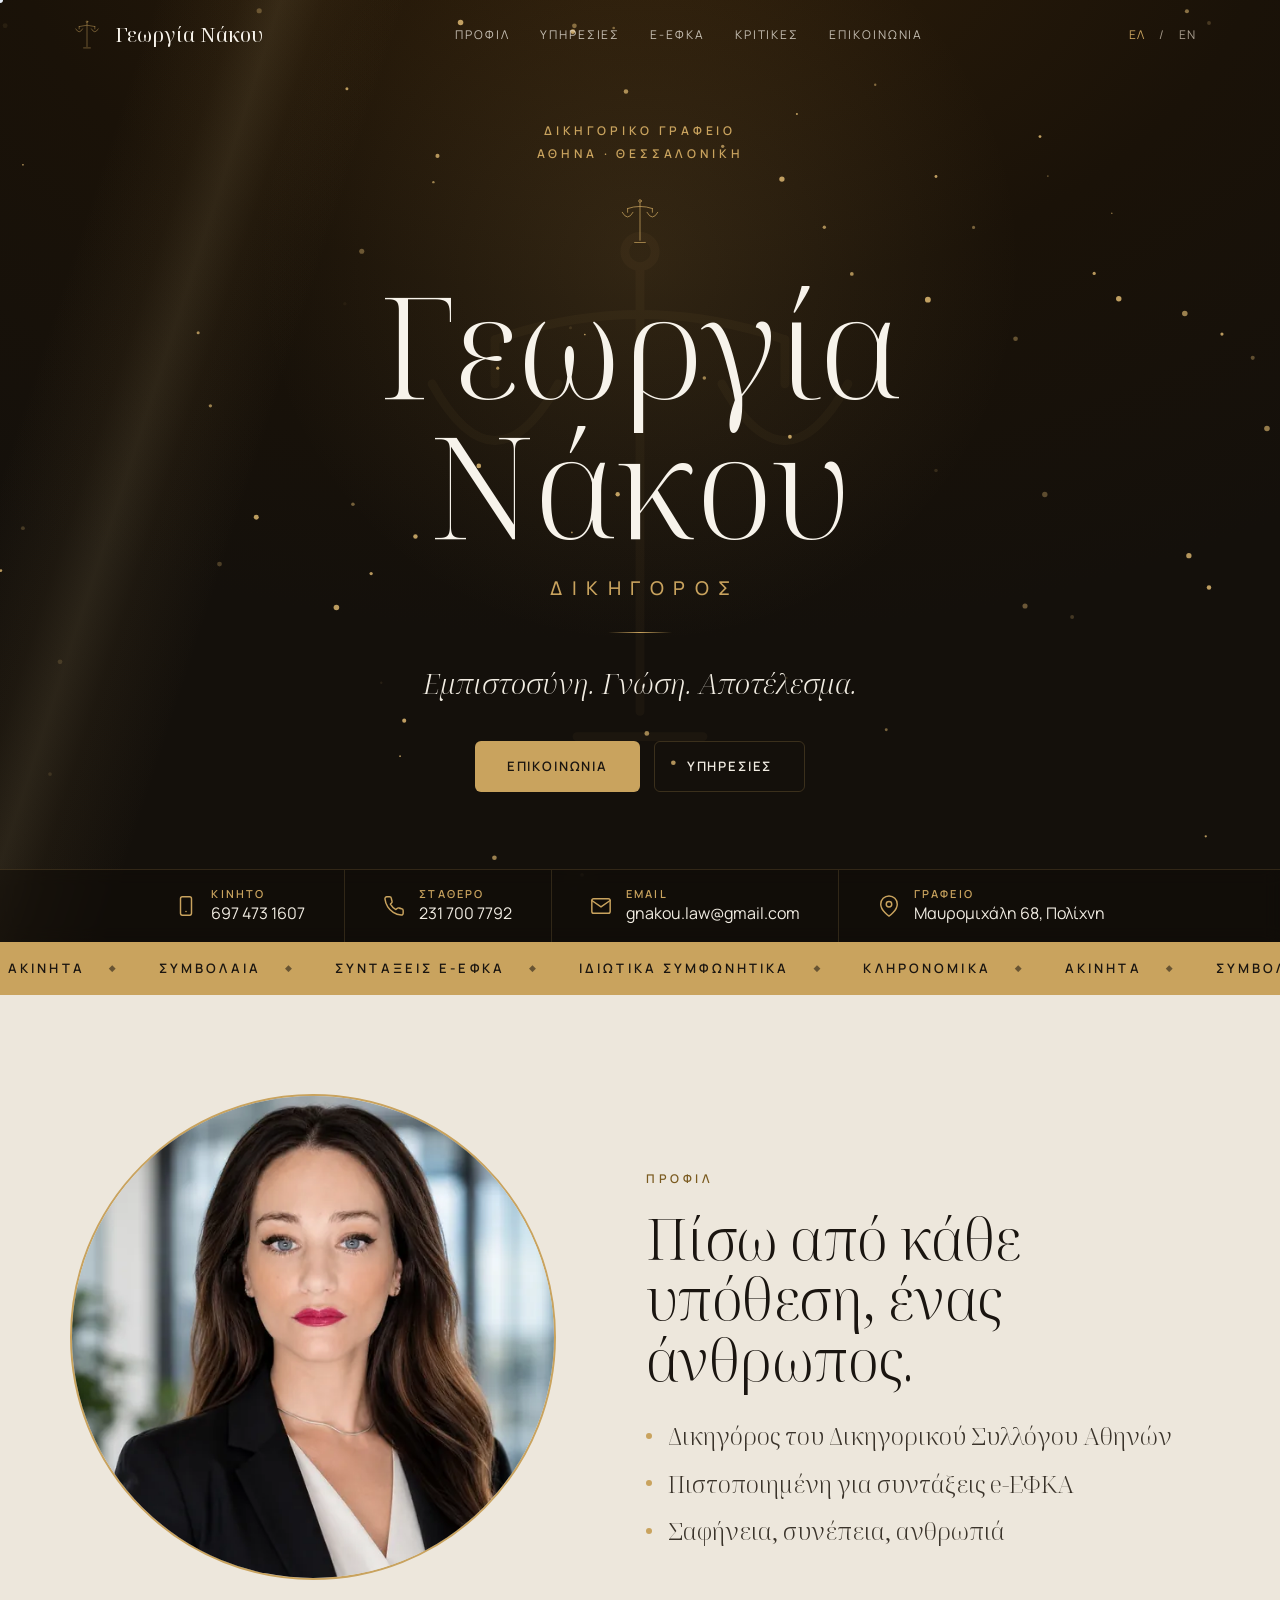
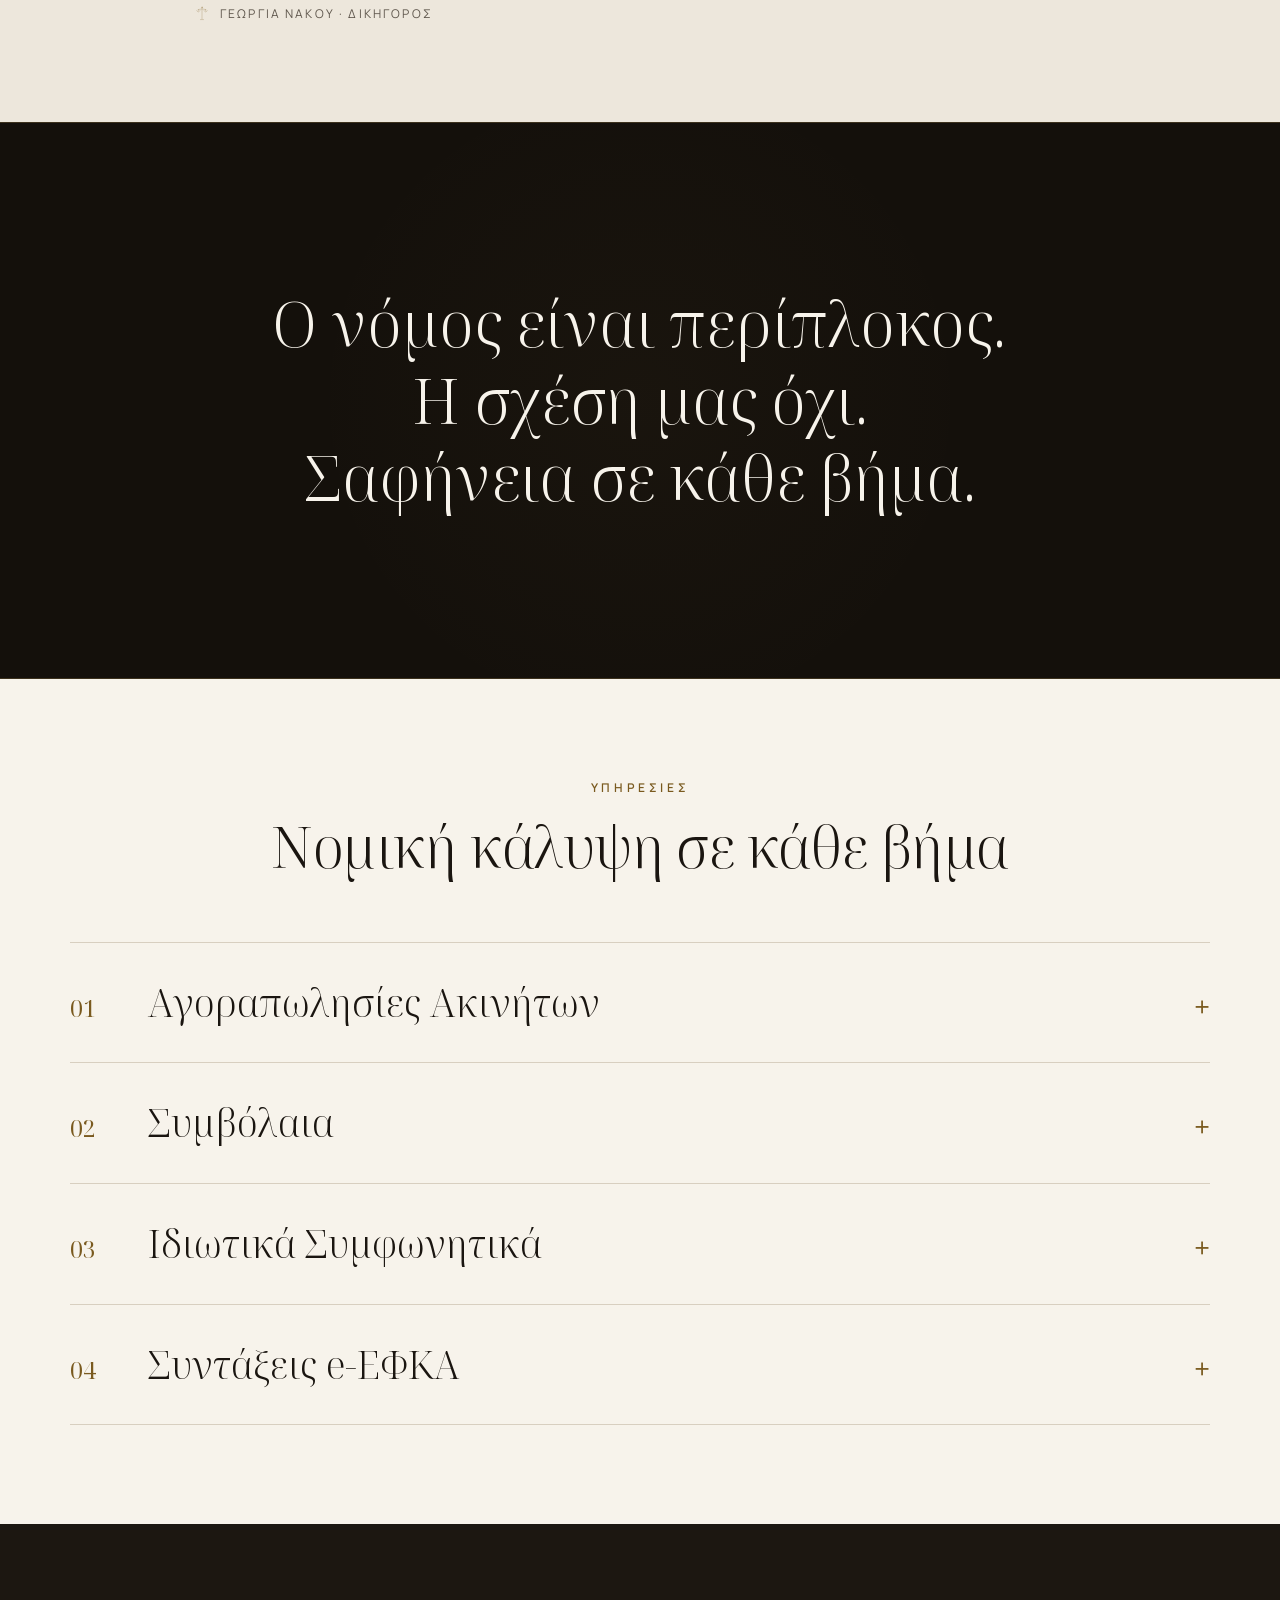
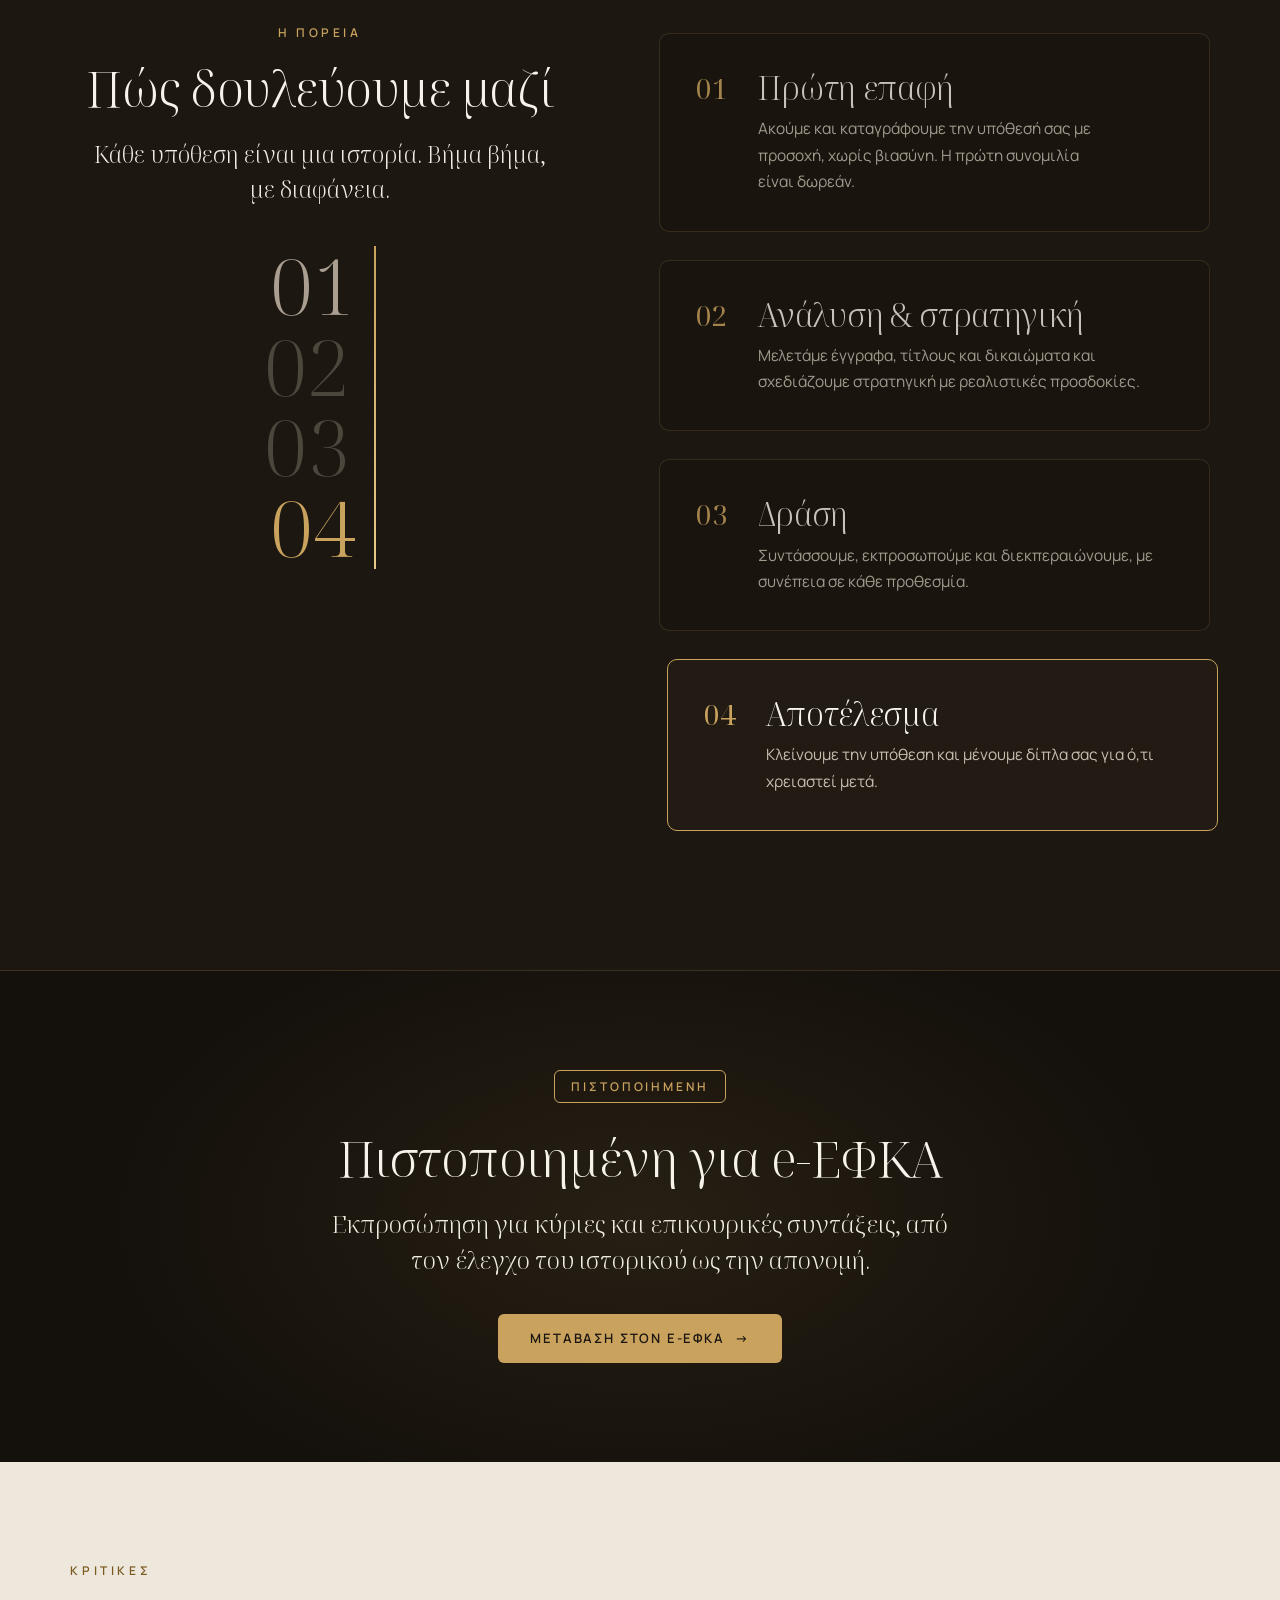
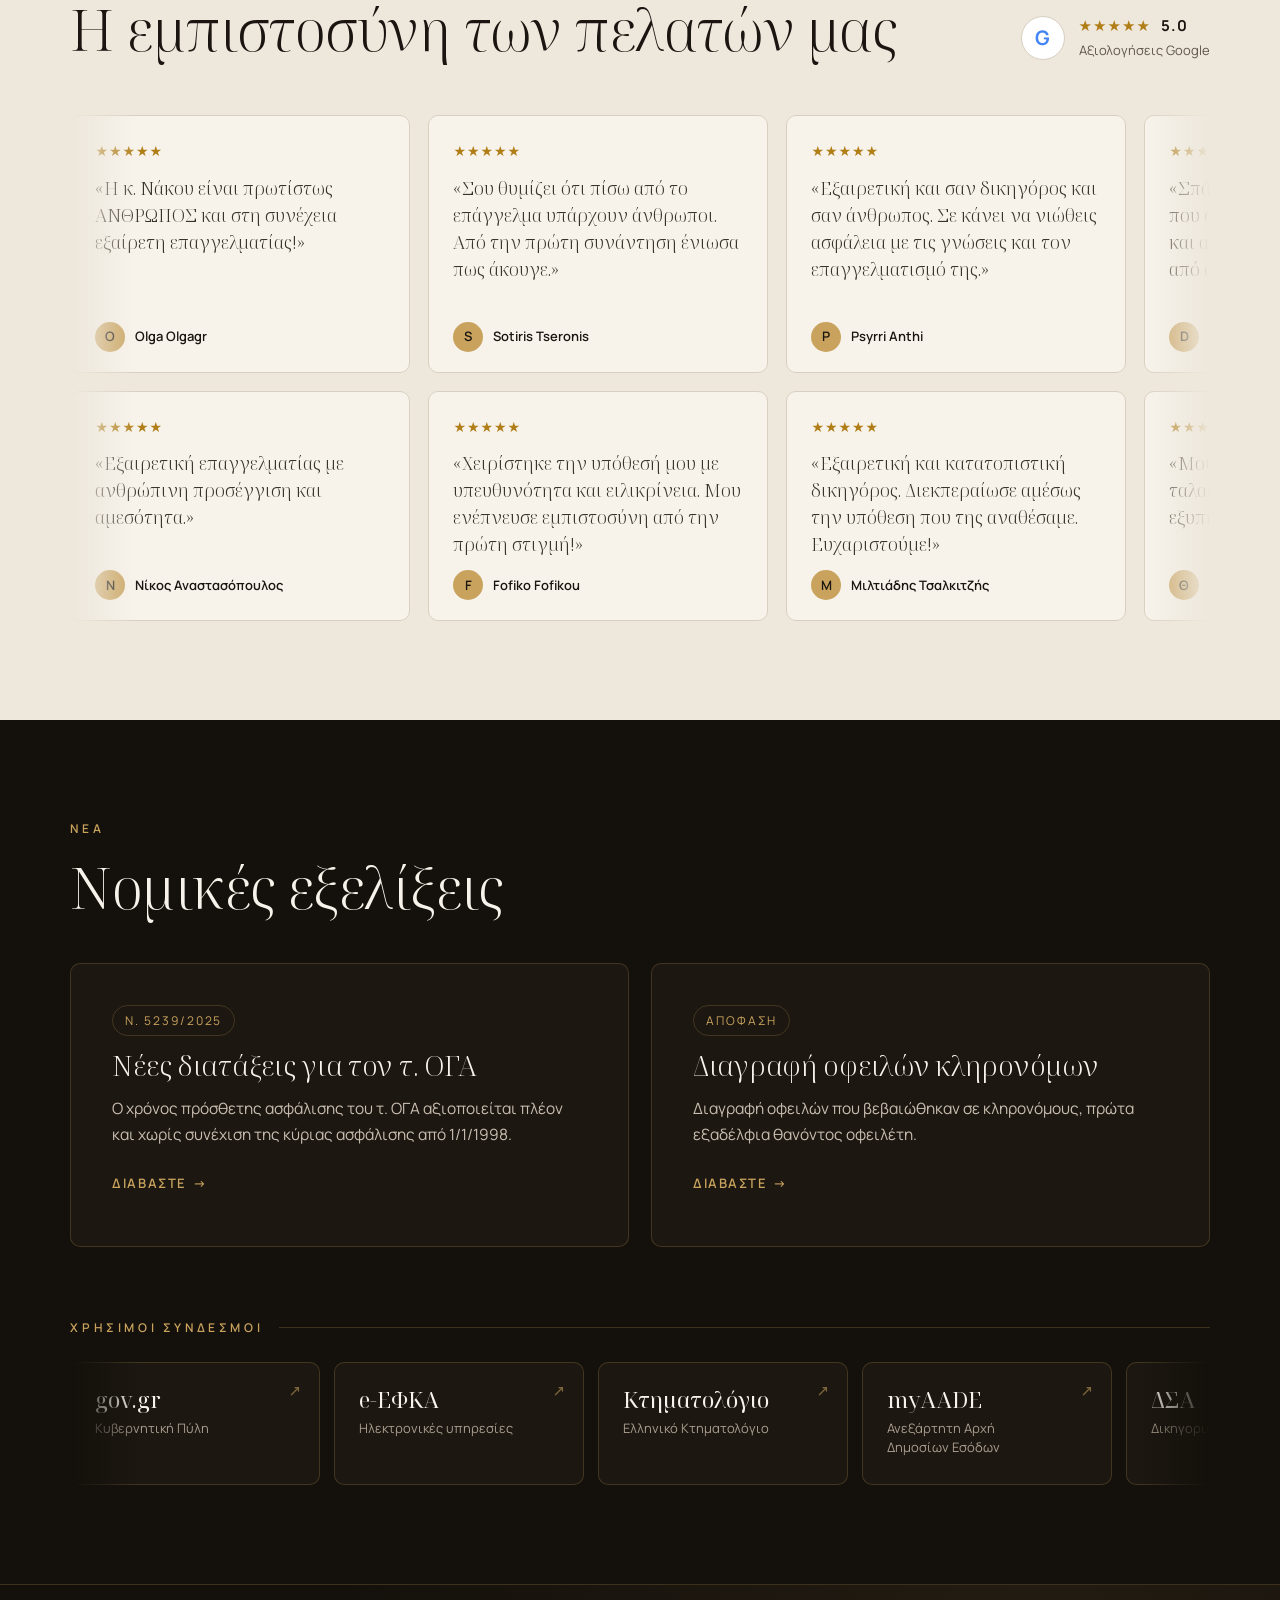
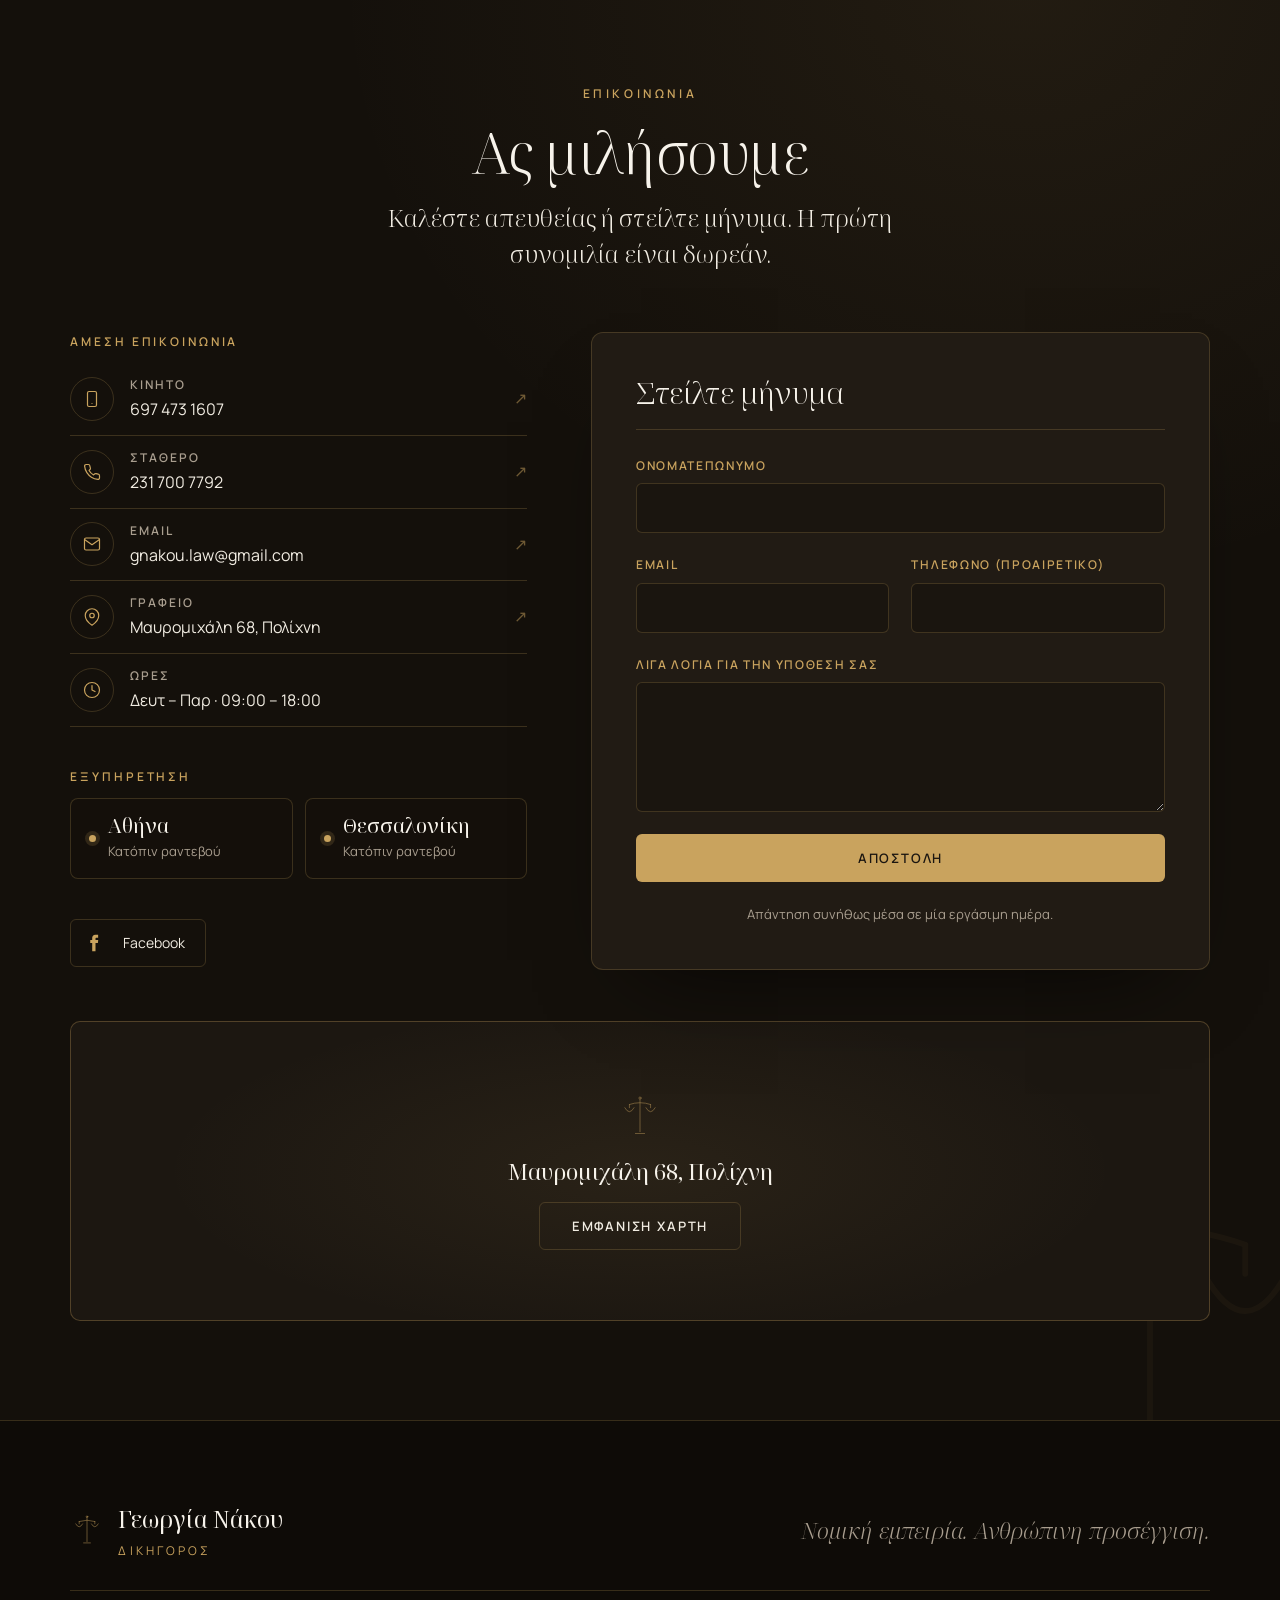
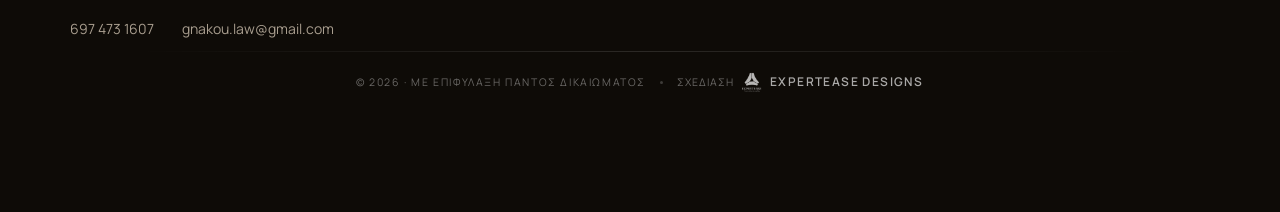
==== commit c84e0ce6: "anavathmisi: μετάβαση στην αρχιτεκτονική config.js + προαπόδοση ΕΛ/ΕΝ - τηλέφωνα/διεύθυνση ορατά στο" ====
--- a/index.html
+++ b/index.html
@@ -1,460 +1,469 @@
 <!DOCTYPE html>
-<html lang="el">
-<head>
-<meta charset="UTF-8">
-<meta name="viewport" content="width=device-width, initial-scale=1.0">
-<title>Γεωργία Νάκου · Δικηγόρος — Αθήνα · Θεσσαλονίκη</title>
-<meta name="description" content="Δικηγορικό γραφείο Γεωργίας Νάκου. Ακίνητα, συμβόλαια, ιδιωτικά συμφωνητικά, συντάξεις e-ΕΦΚΑ. Αθήνα · Θεσσαλονίκη.">
-<link rel="preconnect" href="https://fonts.googleapis.com">
-<link rel="preconnect" href="https://fonts.gstatic.com" crossorigin>
-<link href="https://fonts.googleapis.com/css2?family=Cormorant+Garamond:ital,wght@0,300;0,400;0,500;0,600;1,300;1,400;1,500&family=DM+Sans:opsz,wght@9..40,300;9..40,400;9..40,500&display=swap" rel="stylesheet">
-<script src="https://unpkg.com/react@18.3.1/umd/react.development.js" integrity="sha384-hD6/rw4ppMLGNu3tX5cjIb+uRZ7UkRJ6BPkLpg4hAu/6onKUg4lLsHAs9EBPT82L" crossorigin="anonymous"></script>
-<script src="https://unpkg.com/react-dom@18.3.1/umd/react-dom.development.js" integrity="sha384-u6aeetuaXnQ38mYT8rp6sbXaQe3NL9t+IBXmnYxwkUI2Hw4bsp2Wvmx4yRQF1uAm" crossorigin="anonymous"></script>
-<script src="https://unpkg.com/@babel/standalone@7.29.0/babel.min.js" integrity="sha384-m08KidiNqLdpJqLq95G/LEi8Qvjl/xUYll3QILypMoQ65QorJ9Lvtp2RXYGBFj1y" crossorigin="anonymous"></script>
-<style>
-*,*::before,*::after{margin:0;padding:0;box-sizing:border-box}
-:root{
-  --bg:#14100B; --bg2:#1C1711; --panel:#211B14;
-  --cream:#F1ECE2; --parch:#EDE7DC; --ivory:#F7F3EB;
-  --gold:#C9A35E; --gold-lt:#E6C988; --gold-dim:rgba(201,163,94,.16);
-  --ink:#1A1510; --muted:#9C9183; --muted-d:#6E655A;
-  --line:rgba(201,163,94,.2); --line-l:#D8CFC0;
-  --px:clamp(22px,5.5vw,110px); --ps:clamp(80px,11vh,150px); --maxw:1280px;
-  --ease:cubic-bezier(.16,1,.3,1);
-}
-html{scroll-behavior:smooth;-webkit-text-size-adjust:100%}
-body{font-family:'DM Sans',system-ui,sans-serif;background:var(--bg);color:var(--cream);line-height:1.6;-webkit-font-smoothing:antialiased;overflow-x:hidden;text-wrap:pretty}
-h1,h2,h3{font-family:'Cormorant Garamond',Georgia,serif;font-weight:400;line-height:1.06;letter-spacing:-.01em}
-a{color:inherit;text-decoration:none}
-img{max-width:100%;display:block}
-button{font-family:inherit;cursor:pointer;background:none;border:none;color:inherit}
-::selection{background:var(--gold);color:var(--ink)}
-.wrap{max-width:var(--maxw);margin:0 auto}
-.section{padding:var(--ps) var(--px);position:relative}
-.label{font-size:11px;letter-spacing:.32em;text-transform:uppercase;color:var(--gold);font-weight:500;margin-bottom:20px}
-.label.gold{color:var(--gold-lt)}
-.display{font-size:clamp(34px,5vw,68px);line-height:1.04}
-.display.on-dark{color:var(--ivory)}
-.mb{margin-bottom:clamp(40px,6vw,72px)}
-
-/* chrome */
-.scroll-progress{position:fixed;top:0;left:0;height:2px;width:100%;background:linear-gradient(90deg,var(--gold),var(--gold-lt));transform-origin:left;transform:scaleX(0);z-index:600;will-change:transform}
-.cur-dot,.cur-ring{position:fixed;top:0;left:0;pointer-events:none;z-index:9999;border-radius:50%;mix-blend-mode:difference;will-change:transform}
-.cur-dot{width:6px;height:6px;background:#fff;margin:-3px}
-.cur-ring{width:34px;height:34px;border:1px solid rgba(255,255,255,.55);margin:-17px;transition:width .3s var(--ease),height .3s var(--ease),margin .3s var(--ease),background .3s,border-color .3s}
-.cur-ring.big{width:62px;height:62px;margin:-31px;background:var(--gold-dim);border-color:var(--gold)}
-@media(pointer:coarse){.cur-dot,.cur-ring{display:none}}
-
-/* emblem */
-.emblem{color:var(--gold);overflow:visible}
-.emblem-beam{transform-origin:50px 14px;animation:sway 5.5s ease-in-out infinite}
-@keyframes sway{0%,100%{transform:rotate(-2.2deg)}50%{transform:rotate(2.2deg)}}
-
-/* buttons */
-.btn{display:inline-flex;align-items:center;gap:10px;padding:15px 34px;font-size:12px;letter-spacing:.14em;text-transform:uppercase;font-weight:500;transition:all .35s var(--ease);position:relative;overflow:hidden;white-space:nowrap;border-radius:6px}
-.btn-gold{background:var(--gold);color:var(--ink)}
-.btn-gold:hover{background:var(--gold-lt);box-shadow:0 14px 40px -12px rgba(201,163,94,.6)}
-.btn-ghost{border:1px solid var(--line);color:var(--cream)}
-.btn-ghost:hover{border-color:var(--gold);color:var(--gold)}
-.btn .arr,.btn .arr{transition:transform .35s var(--ease)}
-.btn:hover .arr{transform:translateX(5px)}
-.btn.full{width:100%;justify-content:center}
-.magnetic{will-change:transform;transition:transform .25s var(--ease),background .35s,box-shadow .35s,color .35s,border-color .35s}
-
-/* reveal */
-.reveal{opacity:0;transform:translateY(30px);transition:opacity 1s var(--ease),transform 1s var(--ease)}
-.reveal.in{opacity:1;transform:none}
-.fade-up{opacity:0;transform:translateY(26px);animation:fadeUp 1s var(--ease) forwards}
-@keyframes fadeUp{to{opacity:1;transform:none}}
-.d1{animation-delay:.1s}.d2{animation-delay:.25s}.d3{animation-delay:.4s}.d4{animation-delay:.85s}.d5{animation-delay:1s}.d6{animation-delay:1.15s}
-
-.scroll-top{position:fixed;bottom:32px;right:32px;z-index:700;width:46px;height:46px;border:1px solid var(--gold);border-radius:8px;background:rgba(20,16,11,.82);backdrop-filter:blur(10px);color:var(--gold);font-size:20px;display:flex;align-items:center;justify-content:center;cursor:pointer;opacity:0;transform:translateY(16px);transition:opacity .4s var(--ease),transform .4s var(--ease),background .3s,border-color .3s;pointer-events:none}
-.scroll-top.scroll-top-show{opacity:1;transform:none;pointer-events:auto}
-.scroll-top:hover{background:var(--gold);color:var(--ink)}
-/* ═══ NAV ═══ */
-.nav{position:fixed;top:0;left:0;right:0;z-index:500;height:70px;padding:0 var(--px);display:flex;align-items:center;justify-content:space-between;gap:30px;transition:background .4s,backdrop-filter .4s,border-color .4s;border-bottom:1px solid transparent}
-.nav.solid{background:rgba(20,16,11,.82);backdrop-filter:blur(14px);border-bottom-color:var(--line)}
-.nav-brand{display:flex;align-items:center;gap:11px}
-.nav-emblem{width:36px;height:37px}
-.nav-emblem .emblem-beam{animation:none}
-.nav-brand-name{font-family:'Cormorant Garamond',serif;font-size:21px;color:var(--ivory);letter-spacing:.01em}
-.nav-links{display:flex;gap:30px}
-.nav-link{font-size:11.5px;letter-spacing:.16em;text-transform:uppercase;color:var(--cream);opacity:.72;position:relative;padding:6px 0}
-.nav-link::after{content:'';position:absolute;left:0;bottom:0;height:1px;width:0;background:var(--gold);transition:width .35s var(--ease)}
-.nav-link:hover{opacity:1}.nav-link:hover::after{width:100%}
-.nav-right{display:flex;align-items:center;gap:20px}
-.lang{display:flex;align-items:center;gap:7px;font-size:11px;letter-spacing:.1em;color:var(--muted)}
-.lang button{color:var(--muted);transition:color .25s}
-.lang button.on{color:var(--gold)}
-.nav-cta{font-size:12.5px;letter-spacing:.04em;color:var(--cream);white-space:nowrap}
-.nav-cta:hover{color:var(--gold)}
-.burger{display:none;flex-direction:column;gap:5px;width:26px;padding:6px 0}
-.burger span{height:1.5px;width:100%;background:var(--cream);transition:.3s var(--ease)}
-.burger span.x:first-child{transform:translateY(6.5px) rotate(45deg)}
-.burger span.x:last-child{transform:translateY(-6.5px) rotate(-45deg)}
-.nav-drawer{position:fixed;top:70px;left:0;right:0;z-index:550;background:rgba(20,16,11,.97);backdrop-filter:blur(14px);border-bottom:1px solid var(--line);display:flex;flex-direction:column;padding:0 var(--px);max-height:0;overflow:hidden;transition:max-height .45s var(--ease),padding .45s}
-.nav-drawer.open{max-height:60vh;padding:18px var(--px) 28px}
-.nav-drawer button,.nav-drawer a{text-align:left;font-size:15px;letter-spacing:.08em;text-transform:uppercase;color:var(--cream);padding:14px 0;border-bottom:1px solid var(--line)}
-.nav-drawer a{color:var(--gold);border:none}
-
-/* ═══ HERO ═══ */
-.hero{min-height:100vh;display:flex;flex-direction:column;align-items:center;justify-content:center;text-align:center;padding:120px var(--px) 90px;position:relative;overflow:hidden;background:radial-gradient(140% 120% at 50% -10%,#2E1E0A 0%,#1A1208 35%,var(--bg) 65%)}
-.hero-particles{position:absolute;inset:0;width:100%;height:100%;pointer-events:none;z-index:1}
-.hero-beam{position:absolute;top:0;left:-20%;width:60%;height:100%;background:linear-gradient(108deg,transparent 38%,rgba(201,163,94,.035) 46%,rgba(230,201,136,.07) 50%,rgba(201,163,94,.035) 54%,transparent 62%);pointer-events:none;z-index:1;animation:beamSweep 20s ease-in-out infinite}
-.hero-beam-2{animation-delay:10s;opacity:.6}
-@keyframes beamSweep{0%,100%{transform:translateX(-40%) skewX(-8deg)}50%{transform:translateX(120%) skewX(-8deg)}}
-.hero-glow{position:absolute;top:-20%;left:50%;transform:translateX(-50%);width:80vw;height:80vw;max-width:900px;max-height:900px;background:radial-gradient(circle,rgba(201,163,94,.13) 0%,transparent 60%);pointer-events:none;animation:glowPulse 7s ease-in-out infinite}
-@keyframes glowPulse{0%,100%{opacity:.7}50%{opacity:1}}
-.hero-emblem-bg{position:absolute;width:min(70vh,640px);height:auto;opacity:.04;color:var(--gold);top:50%;left:50%;transform:translate(-50%,-46%);pointer-events:none;will-change:transform}
-.hero-emblem-bg svg{width:100%;height:auto;display:block}
-.hero-emblem-bg .emblem-beam{animation:sway 9s ease-in-out infinite}
-.hero-inner{position:relative;z-index:2;display:flex;flex-direction:column;align-items:center;max-width:920px;will-change:transform,opacity;padding:clamp(36px,5vw,64px) clamp(32px,6vw,80px)}
-.hero-badge{font-size:11px;letter-spacing:.34em;text-transform:uppercase;color:var(--gold);margin-bottom:30px;white-space:pre-line;text-align:center}
-.hero-emblem{width:54px;height:56px;margin-bottom:26px}
-.hero-emblem-draw{opacity:0;transform:scale(.4) rotate(-12deg);transform-origin:50% 60%;animation:emblemIn 1.3s var(--ease) .15s forwards}
-@keyframes emblemIn{60%{opacity:1}to{opacity:1;transform:none}}
-.hero-name{font-size:clamp(58px,13vw,168px);font-weight:300;color:var(--ivory);line-height:.94;display:flex;flex-wrap:wrap;justify-content:center;gap:0 .26em}
-.hero-word{display:inline-flex}
-.hero-letter{display:inline-block;overflow:hidden;padding:.06em .005em}
-.hero-letter-i{display:inline-block;transform:translateY(118%);animation:maskUp 1.05s var(--ease) forwards}
-@keyframes maskUp{to{transform:none}}
-.hero-role{font-size:clamp(15px,2vw,20px);letter-spacing:.5em;text-transform:uppercase;color:var(--gold);margin-top:14px;padding-left:.5em}
-.hero-rule{width:64px;height:1px;background:linear-gradient(90deg,transparent,var(--gold),transparent);margin:30px 0}
-.hero-tag{font-family:'Cormorant Garamond',serif;font-style:italic;font-size:clamp(20px,2.6vw,30px);color:var(--cream);font-weight:300}
-.hero-cta-row{display:flex;gap:16px;margin-top:38px;flex-wrap:wrap;justify-content:center}
-.hero-info{display:flex;flex-wrap:wrap;justify-content:flex-start;align-items:center;gap:0;margin-top:40px;width:100%;max-width:760px;align-self:flex-start}
-.hic{display:flex;align-items:center;gap:16px;padding:12px 34px 12px 0;text-decoration:none;opacity:0;animation:hicSlideIn .65s var(--ease) forwards;position:relative;transition:opacity .25s}
-.hic:not(:last-child){padding-right:34px;margin-right:1px}
-.hic:not(:last-child)::after{content:'';position:absolute;right:0;top:50%;transform:translateY(-50%);height:32px;width:1px;background:rgba(201,163,94,.22)}
-.hic:hover .hic-val{color:var(--gold-lt)}
-.hic-1{animation-delay:1.3s}
-.hic-2{animation-delay:1.5s}
-.hic-3{animation-delay:1.7s}
-.hic-4{animation-delay:1.9s}
-@keyframes hicSlideIn{from{opacity:0;transform:translateX(-28px)}to{opacity:1;transform:none}}
-.hic-icon{width:22px;height:22px;flex-shrink:0;color:var(--gold);opacity:.9}
-.hic-icon svg{width:100%;height:100%;display:block}
-.hic-text{display:flex;flex-direction:column;gap:3px}
-.hic-label{font-size:10px;letter-spacing:.22em;text-transform:uppercase;color:var(--gold);font-weight:500;line-height:1}
-.hic-val{font-size:17px;color:var(--cream);font-weight:400;letter-spacing:.03em;line-height:1.3;transition:color .3s}
-.scroll-cue{position:absolute;bottom:34px;left:50%;transform:translateX(-50%);width:24px;height:38px;border:1px solid var(--line);border-radius:14px;display:flex;justify-content:center;padding-top:7px;z-index:2}
-.scroll-cue span{width:3px;height:7px;background:var(--gold);border-radius:2px;animation:scrolldot 1.8s ease-in-out infinite}
-@keyframes scrolldot{0%{opacity:0;transform:translateY(-4px)}40%{opacity:1}80%,100%{opacity:0;transform:translateY(11px)}}
-
-/* ═══ MARQUEE ═══ */
-.marquee{background:var(--gold);overflow:hidden;padding:17px 0;position:relative;z-index:3}
-.marquee-track{display:flex;width:max-content;animation:scrollx 30s linear infinite}
-@keyframes scrollx{to{transform:translateX(-33.333%)}}
-.marquee-item{display:inline-flex;align-items:center;font-size:13px;letter-spacing:.26em;text-transform:uppercase;font-weight:500;color:var(--ink);padding:0 8px}
-.marquee-dot{font-style:normal;font-size:8px;margin:0 26px;opacity:.55}
-
-/* ═══ ABOUT ═══ */
-.about{background:var(--parch);color:var(--ink)}
-.about-grid{display:grid;grid-template-columns:.85fr 1.15fr;gap:clamp(44px,7vw,100px);align-items:center}
-.about-portrait{display:flex;flex-direction:column;gap:18px}
-.portrait-frame{position:relative;width:clamp(324px,38vw,486px);aspect-ratio:1;border-radius:50%;overflow:hidden;border:2px solid var(--gold);animation:portraitPulse 3.5s ease-in-out infinite;align-self:center}
-.portrait-frame::before{content:'';position:absolute;inset:0;border-radius:50%;border:6px solid transparent;pointer-events:none;z-index:2}
-@keyframes portraitPulse{
-  0%,100%{box-shadow:0 0 0 6px rgba(201,163,94,.18),0 0 40px rgba(201,163,94,.18),0 20px 60px -20px rgba(26,21,16,.6)}
-  50%{box-shadow:0 0 0 14px rgba(201,163,94,.07),0 0 80px rgba(201,163,94,.32),0 20px 60px -20px rgba(26,21,16,.6)}
-}
-.portrait-frame img{width:100%;height:100%;object-fit:cover;object-position:center 12%;filter:grayscale(.08) contrast(1.03)}
-.portrait-cap{display:flex;align-items:center;justify-content:center;gap:10px;font-size:11px;letter-spacing:.18em;text-transform:uppercase;color:var(--muted-d);text-align:center;margin-top:24px}
-.cap-emblem{width:16px;height:17px}.cap-emblem .emblem-beam{animation:none}
-.about-text .label{color:var(--gold)}
-.about-text .display{color:var(--ink);max-width:14ch}
-.about-bio{font-family:'Cormorant Garamond',serif;font-size:clamp(20px,2.4vw,27px);line-height:1.5;color:#3A332A;margin:26px 0 30px;font-weight:300;max-width:30ch}
-.about-bio-list{display:flex;flex-direction:column;gap:14px;margin:26px 0 30px}
-.about-bio-item{display:flex;align-items:center;gap:16px;font-family:'Cormorant Garamond',serif;font-size:clamp(20px,2.4vw,27px);line-height:1.4;color:#3A332A;font-weight:300}
-.about-bio-bullet{width:6px;height:6px;border-radius:50%;background:var(--gold);flex-shrink:0}
-.chips{display:flex;flex-wrap:wrap;gap:10px}
-.chip{display:inline-flex;align-items:center;gap:9px;font-size:12.5px;letter-spacing:.02em;padding:9px 16px;border:1px solid var(--line-l);border-radius:6px;background:var(--ivory);color:#4A4238}
-.chip i{width:5px;height:5px;border-radius:50%;background:var(--gold)}
-
-/* ═══ STATS ═══ */
-.stats{background:var(--bg);padding:clamp(56px,8vw,90px) var(--px);border-top:1px solid var(--line);border-bottom:1px solid var(--line)}
-.stats-grid{display:grid;grid-template-columns:repeat(4,1fr);gap:24px}
-.stat{text-align:center;opacity:0;transform:translateY(24px);transition:opacity .9s var(--ease),transform .9s var(--ease)}
-.stats-grid.in .stat{opacity:1;transform:none}
-.stat-val{font-family:'Cormorant Garamond',serif;font-size:clamp(46px,6vw,82px);font-weight:300;color:var(--gold);line-height:1}
-.stat-label{font-size:11px;letter-spacing:.16em;text-transform:uppercase;color:var(--muted);margin-top:12px}
-
-/* ═══ SERVICES ═══ */
-.services{background:var(--ivory);color:var(--ink)}
-.services .label{color:var(--gold)}.services .display{color:var(--ink);text-align:center}
-.svc-list{border-top:1px solid var(--line-l)}
-.svc-item{border-bottom:1px solid var(--line-l)}
-.svc-row{display:grid;grid-template-columns:auto 1fr auto;gap:clamp(20px,4vw,56px);align-items:start;padding:clamp(26px,3.4vw,40px) 0;border-bottom:none;cursor:pointer;transition:padding-left .4s var(--ease),background .4s}
-.svc-row:hover{padding-left:20px;background:linear-gradient(90deg,var(--gold-dim),transparent)}
-.svc-n{font-family:'Cormorant Garamond',serif;font-size:clamp(20px,2vw,26px);color:var(--gold);font-weight:400;padding-top:6px}
-.svc-main{display:flex;flex-direction:column}
-.svc-title{font-size:clamp(26px,3.4vw,42px);color:var(--ink);transition:color .35s}
-.svc-row:hover .svc-title{color:#6E5526}
-.svc-detail-wrap{max-height:0;overflow:hidden;transition:max-height .55s var(--ease),opacity .4s var(--ease);opacity:0}
-.svc-open .svc-detail-wrap{max-height:600px;opacity:1}
-.svc-detail{font-size:15px;color:var(--muted-d);line-height:1.75;padding-top:14px;max-width:100%}
-.svc-desc{font-size:14.5px;color:var(--muted-d);padding-top:10px}
-.svc-arrow{font-size:22px;color:var(--gold);opacity:0;transform:translate(-8px,8px);transition:all .4s var(--ease);padding-top:6px}
-.svc-row:hover .svc-arrow{opacity:1;transform:none}
-
-/* ═══ CREED (cinematic pull-quote) ═══ */
-.creed{background:var(--bg);padding:clamp(96px,16vh,200px) var(--px);position:relative;overflow:hidden;border-top:1px solid var(--line);border-bottom:1px solid var(--line)}
-.creed-glow{position:absolute;top:50%;left:50%;width:80vw;height:80vw;max-width:900px;max-height:900px;transform:translate(-50%,-50%);background:radial-gradient(circle,rgba(201,163,94,.1),transparent 62%);pointer-events:none;transition:opacity .3s}
-.creed-emblem{position:absolute;right:-4%;top:50%;width:min(58vh,520px);color:var(--gold);opacity:.05;pointer-events:none;will-change:transform}
-.creed-emblem svg{width:100%;height:auto;display:block}
-.creed-emblem .emblem-beam{animation:sway 9s ease-in-out infinite}
-.creed-inner{position:relative;z-index:1;max-width:960px}
-.creed-label{margin-bottom:24px}
-.creed-mark{display:block;font-family:'Cormorant Garamond',serif;font-size:clamp(120px,18vw,240px);line-height:.6;color:var(--gold);opacity:.5;height:.42em;margin-bottom:.1em}
-.creed-quote{font-family:'Cormorant Garamond',serif;font-weight:300;font-size:clamp(30px,5vw,68px);line-height:1.18;color:var(--ivory);max-width:22ch;border:none;padding:0}
-.creed-cite{display:flex;align-items:center;gap:22px;margin-top:clamp(34px,5vw,52px)}
-.creed-rule{width:clamp(40px,8vw,90px);height:1px;background:linear-gradient(90deg,var(--gold),transparent);flex-shrink:0}
-.creed-by{display:flex;flex-direction:column;gap:5px}
-.creed-name{font-family:'Cormorant Garamond',serif;font-size:clamp(22px,2.6vw,30px);color:var(--gold-lt);line-height:1}
-.creed-role{font-size:11px;letter-spacing:.26em;text-transform:uppercase;color:var(--muted)}
-
-/* ═══ EFKA ═══ */
-.efka{background:var(--bg2);text-align:center;overflow:hidden}
-.efka-glow{position:absolute;inset:0;background:radial-gradient(60% 90% at 50% 50%,rgba(201,163,94,.1),transparent 70%);pointer-events:none}
-.efka-inner{position:relative;max-width:760px;margin:0 auto;display:flex;flex-direction:column;align-items:center}
-.efka-badge{display:inline-block;border:1px solid var(--gold);border-radius:6px;color:var(--gold);font-size:10px;letter-spacing:.26em;padding:6px 16px;text-transform:uppercase;margin-bottom:30px}
-.efka-title{font-size:clamp(29px,4.25vw,54px);color:var(--ivory);margin-bottom:22px;white-space:nowrap}
-.efka-desc{font-family:'Cormorant Garamond',serif;font-size:clamp(19px,2.3vw,26px);font-weight:300;color:var(--cream);line-height:1.5;margin-bottom:38px;max-width:52ch}
-
-/* ═══ REVIEWS ═══ */
-.reviews{background:var(--parch);color:var(--ink);overflow:hidden}
-.reviews-head{display:flex;align-items:flex-end;justify-content:space-between;gap:24px;flex-wrap:wrap;margin-bottom:clamp(34px,5vw,56px)}
-.reviews .label{color:var(--gold)}.reviews .display{color:var(--ink)}
-.g-badge{display:flex;align-items:center;gap:14px}
-.g-logo{width:42px;height:42px;border-radius:50%;background:#fff;border:1px solid var(--line-l);color:#4285F4;font-weight:700;font-size:20px;display:flex;align-items:center;justify-content:center;flex-shrink:0}
-.g-stars{font-size:14px;color:#E0A93B;letter-spacing:1px}.g-stars b{color:var(--ink);margin-left:6px}
-.g-sub{font-size:12px;color:var(--muted-d);letter-spacing:.04em;margin-top:2px}
-.rev-rows{display:flex;flex-direction:column;gap:18px}
-.rev-rowwrap{overflow:hidden;-webkit-mask:linear-gradient(90deg,transparent,#000 7%,#000 93%,transparent);mask:linear-gradient(90deg,transparent,#000 7%,#000 93%,transparent)}
-.rev-track{display:flex;gap:18px;width:max-content;animation:revx 200s linear infinite}
-.rev-track.rev{animation-direction:reverse}
-@keyframes revx{to{transform:translateX(-50%)}}
-.rev-card{width:330px;flex-shrink:0;background:var(--ivory);border:1px solid var(--line-l);border-radius:10px;padding:26px 26px 22px;display:flex;flex-direction:column;gap:13px;transition:border-color .35s,transform .35s var(--ease)}
-.rev-card:hover{border-color:var(--gold);transform:translateY(-4px)}
-.rev-stars{color:#E0A93B;font-size:13px;letter-spacing:1px}
-.rev-text{font-family:'Cormorant Garamond',serif;font-size:19px;line-height:1.5;color:#3A332A;flex:1;font-weight:400}
-.rev-foot{display:flex;align-items:center;gap:10px}
-.rev-av{width:30px;height:30px;border-radius:50%;background:var(--gold);color:var(--ink);display:flex;align-items:center;justify-content:center;font-size:13px;font-weight:600;flex-shrink:0}
-.rev-name{font-size:12.5px;font-weight:500;color:var(--ink)}
-.rev-date{font-size:11px;color:var(--muted-d);margin-left:auto}
-.rev-mobile-wrap{display:none}
-
-/* ═══ NEWS + LINKS ═══ */
-.news-links{background:var(--bg)}
-.news-links .label{color:var(--gold)}.news-links .display{color:var(--ivory)}
-.news-header{display:flex;align-items:flex-end;justify-content:space-between;gap:24px;flex-wrap:wrap;margin-bottom:clamp(24px,3vw,36px)}
-.news-nav{display:flex;align-items:center;gap:12px}
-.news-nav-btn{width:42px;height:42px;border:1px solid var(--line);border-radius:6px;color:var(--gold);font-size:18px;display:flex;align-items:center;justify-content:center;transition:.3s var(--ease)}
-.news-nav-btn:hover{border-color:var(--gold);background:var(--gold-dim)}
-.news-nav-count{font-size:12px;letter-spacing:.12em;color:var(--muted);min-width:40px;text-align:center}
-.nl-news-grid{display:grid;grid-template-columns:1fr 1fr;gap:22px}
-.nl-divider{display:flex;align-items:center;gap:20px;margin:clamp(48px,7vw,80px) 0 clamp(16px,2vw,24px);border-top:1px solid var(--line)}
-.nl-divider-label{font-size:11px;letter-spacing:.32em;text-transform:uppercase;color:var(--gold);font-weight:500;margin-top:-10px;background:var(--bg);padding:0 16px}
-.news-grid{display:grid;grid-template-columns:1fr 1fr;gap:22px}
-.news-card{border:1px solid var(--line);border-radius:10px;background:var(--bg2);padding:clamp(30px,3.4vw,44px);display:flex;flex-direction:column;gap:14px;transition:border-color .35s,transform .35s var(--ease),background .35s}
-.news-card:hover{border-color:var(--gold);transform:translateY(-5px);background:var(--panel)}
-.news-tag{font-size:10.5px;letter-spacing:.2em;text-transform:uppercase;color:var(--gold);border:1px solid var(--line);padding:5px 12px;align-self:flex-start;border-radius:40px}
-.news-title{font-size:clamp(23px,2.6vw,30px);color:var(--ivory)}
-.news-desc{font-size:14.5px;color:var(--muted);line-height:1.7;flex:1}
-.news-link{font-size:12px;letter-spacing:.12em;text-transform:uppercase;color:var(--gold);align-self:flex-start;transition:gap .3s}
-.news-link:hover{opacity:.75}
-
-/* ═══ LINKS carousel ═══ */
-.links-scroll-wrap{overflow:hidden;-webkit-mask:linear-gradient(90deg,transparent,#000 6%,#000 94%,transparent);mask:linear-gradient(90deg,transparent,#000 6%,#000 94%,transparent);margin-top:8px}
-.links-track{display:flex;gap:14px;width:max-content;animation:scrollx 120s linear infinite}
-.links-track:hover{animation-play-state:paused}
-.links-mobile-wrap{display:none}
-.link-pill{display:inline-flex;flex-direction:column;gap:7px;flex-shrink:0;width:240px;padding:26px 26px 22px;border:1px solid var(--line);border-radius:10px;background:var(--bg2);transition:border-color .35s,background .35s,transform .3s var(--ease);text-decoration:none;position:relative}
-.link-pill:hover{border-color:var(--gold);background:var(--panel);transform:translateY(-4px)}
-.link-pill-title{font-family:'Cormorant Garamond',serif;font-size:24px;color:var(--ivory);line-height:1.1}
-.link-pill-desc{font-size:12.5px;letter-spacing:.04em;color:var(--muted);line-height:1.5}
-.link-pill-arr{position:absolute;top:16px;right:18px;color:var(--gold);font-size:15px;opacity:.5;transition:.3s var(--ease)}
-.link-pill:hover .link-pill-arr{opacity:1;transform:translate(2px,-2px)}
-
-/* ═══ MANIFESTO ═══ */
-.manifesto{background:var(--bg);padding:clamp(110px,20vh,220px) var(--px);position:relative;overflow:hidden;border-top:1px solid var(--line);border-bottom:1px solid var(--line)}
-.manifesto-glow{position:absolute;top:50%;left:50%;width:70vw;height:70vw;max-width:760px;max-height:760px;transform:translate(-50%,-50%);background:radial-gradient(circle,rgba(201,163,94,.12),transparent 62%);pointer-events:none;transition:opacity .3s}
-.manifesto-text{position:relative;max-width:1000px;margin:0 auto;text-align:center;font-family:'Cormorant Garamond',serif;font-weight:300;font-size:clamp(30px,5.4vw,72px);line-height:1.22;color:var(--ivory)}
-.mf-row{display:block}
-.mf-w{display:inline-block;will-change:opacity,transform;transition:color .3s;margin-right:0.28em}
-
-/* ═══ JOURNEY (scrollytelling) ═══ */
-.journey{background:var(--bg2);overflow:hidden}
-.journey-grid{display:grid;grid-template-columns:.95fr 1.05fr;gap:clamp(40px,7vw,110px);align-items:start}
-.journey .label{color:var(--gold)}
-.journey-sticky{position:sticky;top:120px}
-.journey-intro{font-family:'Cormorant Garamond',serif;font-weight:300;font-size:clamp(19px,2.2vw,25px);line-height:1.5;color:var(--cream);margin:24px 0 44px;text-align:center}
-.journey-counter{display:flex;align-items:stretch;gap:24px}
-.jc-num{position:relative;font-family:'Cormorant Garamond',serif;font-weight:300}
-.jc-n{display:block;font-size:clamp(52px,7vw,96px);line-height:1.04;color:var(--muted-d);opacity:.32;transition:opacity .5s var(--ease),color .5s var(--ease),transform .5s var(--ease);transform:translateX(0)}
-.jc-n.on{opacity:1;color:var(--gold);transform:translateX(6px)}
-.jc-bar{width:2px;background:var(--line);align-self:stretch;position:relative;overflow:hidden}
-.jc-bar span{position:absolute;inset:0;background:linear-gradient(var(--gold),var(--gold-lt));transform-origin:top;transform:scaleY(.25);transition:transform .6s var(--ease)}
-.journey-steps{list-style:none;display:flex;flex-direction:column;gap:clamp(20px,3vw,30px);padding:10px 0 40px}
-.journey-step{display:grid;grid-template-columns:auto 1fr;gap:24px;align-items:start;padding:clamp(26px,3vw,38px);border:1px solid var(--line);border-radius:10px;background:rgba(20,16,11,.4);transition:border-color .5s var(--ease),background .5s var(--ease),transform .5s var(--ease),opacity .5s;opacity:.5}
-.journey-step.on{opacity:1;border-color:var(--gold);background:var(--panel);transform:translateX(8px)}
-.js-n{font-family:'Cormorant Garamond',serif;font-size:clamp(22px,2.4vw,30px);color:var(--gold);line-height:1;padding-top:4px;min-width:42px}
-.js-title{font-size:clamp(24px,3vw,36px);color:var(--ivory);margin-bottom:10px}
-.js-desc{font-size:15px;color:var(--muted);line-height:1.7;max-width:42ch}
-
-.journey .display{font-size:clamp(29px,4.25vw,58px);text-align:center}
-.journey .label{text-align:center}
-
-/* ═══ CONTACT (redesigned) ═══ */
-.contact{background:var(--bg);color:var(--cream);position:relative;overflow:hidden}
-.contact-bg{position:absolute;inset:0;background:radial-gradient(90% 70% at 80% 0%,rgba(201,163,94,.08),transparent 60%);pointer-events:none}
-.contact-emblem-bg{position:absolute;right:-6%;bottom:-10%;width:min(46vh,440px);color:var(--gold);opacity:.045;pointer-events:none;z-index:0}
-.contact-emblem-bg .emblem-beam{animation:sway 9s ease-in-out infinite}
-.contact .wrap{position:relative;z-index:1}
-.contact .label{color:var(--gold)}
-.contact-head{margin-bottom:clamp(40px,6vw,64px);max-width:60ch;text-align:center}
-.contact-head .contact-sub{max-width:none}
-.contact-map{width:100%;height:300px;border-radius:10px;border:1px solid rgba(201,163,94,.3);margin-top:clamp(34px,4vw,56px);overflow:hidden}
-.contact-map iframe{width:100%;height:100%;border:0;display:block}
-.contact-sub{font-family:'Cormorant Garamond',serif;font-weight:300;font-size:clamp(19px,2.2vw,26px);color:var(--cream);margin-top:18px;max-width:40ch;line-height:1.5}
-.contact-grid{display:grid;grid-template-columns:.85fr 1.15fr;gap:clamp(34px,5vw,72px);align-items:start}
-.contact-info{display:flex;flex-direction:column;gap:clamp(26px,3.4vw,40px)}
-.ci-cap{display:block;font-size:11px;letter-spacing:.26em;text-transform:uppercase;color:var(--gold);margin-bottom:18px}
-.ci-block{display:flex;flex-direction:column}
-.ci{display:flex;align-items:center;gap:16px;padding:16px 0;border-bottom:1px solid var(--line);color:var(--cream);transition:padding-left .35s var(--ease),color .35s}
-.ci.hoverable:hover{padding-left:8px;color:var(--gold-lt)}
-.ci-ic{width:42px;height:42px;border:1px solid var(--line);border-radius:50%;display:flex;align-items:center;justify-content:center;font-size:16px;color:var(--gold);flex-shrink:0;transition:border-color .35s,background .35s}
-.ci.hoverable:hover .ci-ic{border-color:var(--gold);background:var(--gold-dim)}
-.ci-txt{display:flex;flex-direction:column;gap:3px;font-size:15.5px}
-.ci-txt b{font-weight:500;font-size:10.5px;letter-spacing:.18em;text-transform:uppercase;color:var(--muted)}
-.ci-go{margin-left:auto;color:var(--gold);opacity:0;transform:translate(-6px,4px);transition:.35s var(--ease)}
-.ci.hoverable:hover .ci-go{opacity:1;transform:none}
-.ci-cities{display:grid;grid-template-columns:1fr 1fr;gap:12px}
-.ci-city{display:flex;align-items:center;gap:12px;padding:16px 18px;border:1px solid var(--line);border-radius:8px;background:rgba(20,16,11,.4);transition:border-color .35s,background .35s}
-.ci-city:hover{border-color:var(--gold);background:var(--panel)}
-.ci-city-dot{width:7px;height:7px;border-radius:50%;background:var(--gold);flex-shrink:0;box-shadow:0 0 0 4px var(--gold-dim)}
-.ci-city-name{font-family:'Cormorant Garamond',serif;font-size:21px;color:var(--ivory);line-height:1}
-.ci-city-note{font-size:11px;letter-spacing:.06em;color:var(--muted);margin-top:5px}
-.ci-social{display:flex;align-items:center;gap:12px;align-self:flex-start;font-size:13px;letter-spacing:.06em;color:var(--cream);padding:12px 22px;border:1px solid var(--line);border-radius:6px;transition:border-color .35s,color .35s}
-.ci-social:hover{border-color:var(--gold);color:var(--gold)}
-.ci-social .ci-ic{width:30px;height:30px;font-size:14px}
-.ci-calendly{display:flex;align-items:center;gap:14px;padding:20px 24px;border:1px solid var(--gold);border-radius:8px;background:var(--gold-dim);color:var(--cream);transition:background .35s,border-color .35s,padding-left .35s var(--ease);width:100%;align-self:stretch;box-sizing:border-box;animation:calendlyPulse 3s ease-in-out infinite}
-@keyframes calendlyPulse{
-  0%,100%{box-shadow:0 0 0 0 rgba(201,163,94,.25),0 0 20px rgba(201,163,94,.1)}
-  50%{box-shadow:0 0 0 8px rgba(201,163,94,.0),0 0 40px rgba(201,163,94,.28)}
-}
-.ci-calendly:hover{background:rgba(201,163,94,.26);padding-left:30px;animation:none;box-shadow:0 0 40px rgba(201,163,94,.35)}
-.ci-calendly-icon{font-size:26px;flex-shrink:0}
-.ci-calendly-txt{display:flex;flex-direction:column;gap:4px;flex:1}
-.ci-calendly-txt b{font-size:14px;letter-spacing:.14em;text-transform:uppercase;color:var(--gold-lt);font-weight:500}
-.ci-calendly-txt span{font-size:12px;color:var(--muted);letter-spacing:.08em}
-.form-card{background:var(--panel);border:1px solid var(--line);border-radius:12px;padding:clamp(28px,3.4vw,44px);box-shadow:0 40px 90px -50px rgba(0,0,0,.8)}
-.form-card-head{display:flex;align-items:baseline;justify-content:space-between;gap:16px;flex-wrap:wrap;margin-bottom:30px;padding-bottom:22px;border-bottom:1px solid var(--line)}
-.form-card-title{font-size:clamp(24px,2.8vw,32px);color:var(--ivory)}
-.form-card-note{font-size:11px;letter-spacing:.12em;text-transform:uppercase;color:var(--gold)}
-.contact-form-wrap form{display:flex;flex-direction:column;gap:26px}
-.frow{display:grid;grid-template-columns:1fr 1fr;gap:26px}
-.field{position:relative}
-.field input,.field textarea{width:100%;background:transparent;border:none;border-bottom:1px solid var(--line);padding:18px 2px 10px;font-family:'DM Sans',sans-serif;font-size:15px;color:var(--ivory);outline:none}
-.field textarea{resize:vertical;min-height:96px;line-height:1.6}
-.field label{position:absolute;left:2px;top:18px;font-size:15px;color:var(--muted);pointer-events:none;transition:all .3s var(--ease)}
-.field.foc label,.field.filled label{top:-4px;font-size:10.5px;letter-spacing:.16em;text-transform:uppercase;color:var(--gold)}
-.field-line{position:absolute;left:0;bottom:0;height:1px;width:0;background:linear-gradient(90deg,var(--gold),var(--gold-lt));transition:width .4s var(--ease)}
-.field.foc .field-line{width:100%}
-.contact-form-wrap{display:flex;flex-direction:column}
-.contact-form-wrap .btn-gold.full{margin-top:6px}
-.form-ok{background:var(--gold-dim);border:1px solid var(--gold);border-radius:8px;color:var(--gold-lt);padding:15px 18px;font-size:14px;margin-bottom:8px;line-height:1.5}
-
-/* ═══ FOOTER ═══ */
-.footer{background:#0E0B07;padding:clamp(56px,7vw,84px) var(--px) 34px;border-top:1px solid var(--line)}
-.footer-top{display:flex;justify-content:space-between;align-items:center;gap:30px;flex-wrap:wrap;padding-bottom:36px;border-bottom:1px solid var(--line)}
-.footer-brand{display:flex;align-items:center;gap:14px}
-.footer-emblem{width:34px;height:36px}.footer-emblem .emblem-beam{animation:none}
-.footer-name{font-family:'Cormorant Garamond',serif;font-size:24px;color:var(--ivory)}
-.footer-role{font-size:10px;letter-spacing:.28em;text-transform:uppercase;color:var(--gold);margin-top:3px}
-.footer-tag{font-family:'Cormorant Garamond',serif;font-style:italic;font-size:clamp(18px,2vw,24px);color:var(--muted);font-weight:300}
-.footer-bottom{display:flex;justify-content:space-between;gap:16px;flex-wrap:wrap;padding-top:24px;font-size:12px;letter-spacing:.04em;color:var(--muted-d)}
-
-/* ═══ RESPONSIVE ═══ */
-@media(max-width:1024px){
-  .links-grid{grid-template-columns:repeat(2,1fr)}
-  .journey-grid{grid-template-columns:1fr;gap:40px}
-  .journey-sticky{position:static}
-  .journey-intro{margin-bottom:24px}
-  .journey-counter{display:none}
-}
-@media(max-width:860px){
-  .nav-links{display:none}.nav-cta{display:none}.burger{display:flex}
-  .hero-info{display:none}
-  .about-grid{grid-template-columns:1fr;gap:40px}
-  .about-portrait{max-width:360px}
-  .stats-grid{grid-template-columns:repeat(2,1fr);gap:40px 24px}
-  .svc-row{grid-template-columns:auto 1fr;gap:14px 22px}
-  .svc-desc{grid-column:2;}.svc-arrow{display:none}
-  .news-grid{grid-template-columns:1fr}
-  .contact-grid{grid-template-columns:1fr;gap:44px}
-  .contact-info{display:none}
-  .journey-step{transform:none!important}
-}
-@media(max-width:560px){
-  .efka-title{font-size:clamp(21px,3.2vw,40px);white-space:normal}
-  .efka-desc{font-size:clamp(14px,1.7vw,19px)}
-  .efka.section{padding-left:calc(var(--px) * 1.1);padding-right:calc(var(--px) * 1.1)}
-  .about-text .display{text-align:center;max-width:none}
-  .nl-news-grid{grid-template-columns:1fr 1fr;gap:10px}
-  .news-card{padding:14px;gap:8px;border-radius:8px}
-  .news-tag{font-size:8px;padding:3px 8px}
-  .news-title{font-size:14px}
-  .news-desc{font-size:10px;line-height:1.5}
-  .news-link{font-size:9px}
-  .rev-desktop{display:none}
-  .rev-mobile-wrap{display:block;overflow-x:auto;-webkit-overflow-scrolling:touch;scroll-snap-type:x mandatory;padding:0 0 18px;margin:0 calc(-1*var(--px));padding-left:var(--px)}
-  .rev-mobile-wrap::-webkit-scrollbar{display:none}
-  .rev-mobile-track{display:flex;gap:10px;width:max-content}
-  .rev-mobile-wrap .rev-card{width:72vw;flex-shrink:0;scroll-snap-align:start;padding:14px 14px 12px;gap:7px;border-radius:8px}
-  .rev-mobile-wrap .rev-stars{font-size:10px}
-  .rev-mobile-wrap .rev-text{font-size:10px}
-  .rev-mobile-wrap .rev-av{width:18px;height:18px;font-size:8px}
-  .rev-mobile-wrap .rev-name{font-size:8px}
-  .rev-mobile-wrap .rev-date{font-size:7px}
-  .links-desktop{display:none}
-  .links-mobile-wrap{display:block;overflow-x:auto;-webkit-overflow-scrolling:touch;scroll-snap-type:x mandatory;padding:0 0 18px;margin:8px calc(-1*var(--px)) 0;padding-left:var(--px)}
-  .links-mobile-wrap::-webkit-scrollbar{display:none}
-  .links-mobile-track{display:flex;gap:10px;width:max-content}
-  .links-mobile-wrap .link-pill{width:68vw;flex-shrink:0;scroll-snap-align:start;padding:14px 14px 12px;gap:5px}
-  .links-mobile-wrap .link-pill-title{font-size:13px}
-  .links-mobile-wrap .link-pill-desc{font-size:7px}
-  .links-mobile-wrap .link-pill-arr{font-size:10px;top:10px;right:10px}
-  .links-grid{grid-template-columns:1fr}
-  .frow{grid-template-columns:1fr}
-  .footer-top{flex-direction:column;align-items:center;text-align:center}
-  .footer-brand{flex-direction:column;align-items:center;gap:8px}
-  .footer-tag{text-align:center}
-  .footer-bottom{justify-content:center;text-align:center}
-  .hero-cta-row .btn{flex:1;justify-content:center;align-items:center;font-size:10.2px}
-  .rev-card{width:280px}
-  .reviews-head{flex-direction:column;align-items:flex-start}
-  .ci-cities{grid-template-columns:1fr}
-  .hero-info{margin-top:22px;justify-content:flex-start}
-  .hic{padding:8px 16px 8px 0;gap:9px}
-  .hic-icon{width:13px;height:13px}
-  .hic-label{font-size:7px}
-  .hic-val{font-size:11px}
-}
-@media(prefers-reduced-motion:reduce){
-  *{animation-duration:.01ms!important;animation-iteration-count:1!important;transition-duration:.01ms!important;scroll-behavior:auto!important}
-  .reveal,.fade-up,.stat{opacity:1!important;transform:none!important}
-  .hero-letter-i{transform:none!important}
-  .hero-emblem-draw{opacity:1!important;transform:none!important}
-  .marquee-track,.rev-track{animation:none!important}
-}
-</style>
-</head>
+<html lang="el" data-prerendered="el"><!-- ΠΑΡΑΓΩΓΟ ΑΡΧΕΙΟ — μην το διορθώνεις. Άλλαξε config.js / index.src.html και τρέξε prerender.py (2026-10-07) --><head>
+    <meta charset="UTF-8">
+    
+    
+    <script>document.documentElement.className+=' js';if(!matchMedia('(prefers-reduced-motion: reduce)').matches)document.documentElement.classList.add('hl-pre');</script>
+    
+    <script>
+      window.dataLayer = window.dataLayer || [];
+      function gtag(){dataLayer.push(arguments);}
+      gtag('consent','default',{analytics_storage:'denied',ad_storage:'denied',
+        ad_user_data:'denied',ad_personalization:'denied',wait_for_update:500});
+    </script>
+    <meta name="viewport" content="width=device-width, initial-scale=1.0">
+    <title>Γεωργία Νάκου · Δικηγόρος — Αθήνα · Θεσσαλονίκη</title>
+    <meta name="description" content="Δικηγορικό γραφείο Γεωργίας Νάκου. Ακίνητα, συμβόλαια, ιδιωτικά συμφωνητικά, συντάξεις e-ΕΦΚΑ. Αθήνα · Θεσσαλονίκη.">
+    <link rel="canonical" href="https://expertease.eu/nakou/">
+
+    <meta property="og:type" content="website">
+    <meta property="og:url" content="https://expertease.eu/nakou/">
+    <meta property="og:locale" content="el_GR">
+    <meta property="og:title" content="Γεωργία Νάκου · Δικηγόρος — Αθήνα · Θεσσαλονίκη">
+    <meta property="og:description" content="Δικηγορικό γραφείο Γεωργίας Νάκου. Ακίνητα, συμβόλαια, ιδιωτικά συμφωνητικά, συντάξεις e-ΕΦΚΑ. Αθήνα · Θεσσαλονίκη.">
+    <meta name="twitter:card" content="summary">
+    <meta name="twitter:title" content="Γεωργία Νάκου · Δικηγόρος — Αθήνα · Θεσσαλονίκη">
+    <link rel="icon" href="favicon.svg" type="image/svg+xml">
+    <meta name="theme-color" content="#14100B">
+
+    <link rel="preconnect" href="https://fonts.googleapis.com">
+    <link rel="preconnect" href="https://fonts.gstatic.com" crossorigin="">
+    
+    <link href="https://fonts.googleapis.com/css2?family=Noto+Serif+Display:ital,wght@0,300;0,400;1,300&amp;family=Manrope:wght@400;500;600&amp;display=swap" rel="stylesheet">
+    <link rel="stylesheet" href="styles.css">
+    <link rel="stylesheet" href="hero-letters.css">
+    <link rel="stylesheet" href="expertease-credit.css">
+
+    
+    <script src="config.js"></script>
+<script type="text/javascript">/**
+ * prerender-build.js — τρέχει ΜΕΣΑ στη σελίδα, μόνο από το prerender.py.
+ * Δεν ανεβαίνει στον ιστότοπο και δεν φορτώνεται ποτέ από επισκέπτη.
+ *
+ * Αφού τρέξουν site-init.js + i18n.js για τη γλώσσα `lang`, «παγώνει» το DOM
+ * σε στατικό HTML:
+ *   - <html lang data-prerendered>, καθαρισμός βοηθητικών κλάσεων
+ *   - title / description / canonical / hreflang / OG / Twitter ανά γλώσσα
+ *   - JSON-LD @graph από το config.entity (μία οντότητα, όχι διπλές)
+ *   - σχετικές διαδρομές σωστές και για την υποσελίδα en/
+ *   - οι διακόπτες γλώσσας γίνονται πραγματικοί σύνδεσμοι
+ * Επιστρέφει το πλήρες HTML ως συμβολοσειρά.
+ */
+window.__buildPage = function (lang, opts) {
+    'use strict';
+    var C = window.SITE_CONFIG, M = C.meta, E = C.entity || {}, P = C.profile;
+    var K = lang === 'en' ? 'En' : 'El';
+    var other = lang === 'el' ? 'en' : 'el';
+    var primary = M.lang || 'el';
+    var domain = String(M.domain || '').replace(/^https?:\/\//, '').replace(/\/+$/, '');
+    var base = 'https://' + domain + '/';
+    function urlFor(l) { return l === primary ? base : base + l + '/'; }
+    var depth = lang === primary ? '' : '../';
+    var today = opts.today;
+    var updated = M.updated || today;
+    var doc = document, head = doc.head, root = doc.documentElement;
+
+    function pick(o, k) { return o[k + K] || o[k + 'El'] || o[k] || ''; }
+    function strip(h) { var d = doc.createElement('div'); d.innerHTML = h || ''; return (d.textContent || '').replace(/\s+/g, ' ').trim(); }
+    function meta(sel, create, attr, val) {
+        var m = head.querySelector(sel);
+        if (!m) { m = doc.createElement(create.tag); Object.keys(create.attrs).forEach(function (a) { m.setAttribute(a, create.attrs[a]); }); head.appendChild(m); }
+        m.setAttribute(attr, val);
+        return m;
+    }
+
+    /* ── 1. ρίζα ─────────────────────────────────────────────────────────── */
+    root.lang = lang;
+    root.setAttribute('data-prerendered', lang);
+    root.classList.remove('js');
+    if (!root.className) root.removeAttribute('class');
+    head.querySelectorAll('[data-src-only]').forEach(function (n) { n.remove(); });
+
+    /* ── 2. κεφαλή ───────────────────────────────────────────────────────── */
+    var title = strip(M['title' + K] || M.titleEl), desc = strip(M['description' + K] || M.descriptionEl);
+    doc.title = title;
+    meta('meta[name="description"]', { tag: 'meta', attrs: { name: 'description' } }, 'content', desc);
+    meta('link[rel="canonical"]', { tag: 'link', attrs: { rel: 'canonical' } }, 'href', urlFor(lang));
+    head.querySelectorAll('link[rel="alternate"][hreflang]').forEach(function (n) { n.remove(); });
+    ['el', 'en', 'x-default'].forEach(function (h) {
+        var l = doc.createElement('link');
+        l.rel = 'alternate'; l.hreflang = h; l.href = urlFor(h === 'x-default' ? primary : h);
+        head.appendChild(l);
+    });
+    meta('meta[property="og:url"]',         { tag: 'meta', attrs: { property: 'og:url' } },         'content', urlFor(lang));
+    meta('meta[property="og:title"]',       { tag: 'meta', attrs: { property: 'og:title' } },       'content', title);
+    meta('meta[property="og:description"]', { tag: 'meta', attrs: { property: 'og:description' } }, 'content', desc);
+    meta('meta[property="og:locale"]',      { tag: 'meta', attrs: { property: 'og:locale' } },      'content', lang === 'en' ? 'en_GB' : 'el_GR');
+    meta('meta[property="og:locale:alternate"]', { tag: 'meta', attrs: { property: 'og:locale:alternate' } }, 'content', lang === 'en' ? 'el_GR' : 'en_GB');
+    meta('meta[property="og:site_name"]',   { tag: 'meta', attrs: { property: 'og:site_name' } },   'content', strip(pick(E, 'name')) || P['displayName' + K]);
+    meta('meta[name="twitter:title"]',       { tag: 'meta', attrs: { name: 'twitter:title' } },       'content', title);
+    meta('meta[name="twitter:description"]', { tag: 'meta', attrs: { name: 'twitter:description' } }, 'content', desc);
+    var hero = (C.assets.heroSlides || [])[0];
+    if (hero) {
+        meta('meta[property="og:image"]', { tag: 'meta', attrs: { property: 'og:image' } }, 'content', base + hero);
+        var pre = head.querySelector('link[rel="preload"][as="image"]');
+        if (pre) pre.setAttribute('href', hero);
+    }
+
+    /* ── 3. JSON-LD ──────────────────────────────────────────────────────── */
+    head.querySelectorAll('script[type="application/ld+json"]').forEach(function (n) { n.remove(); });
+    var bizId = base + '#business', personId = base + '#person', siteId = base + '#website';
+    var biz = {
+        '@type': E.type || 'LocalBusiness', '@id': bizId,
+        name: strip(pick(E, 'name')) || P['displayName' + K],
+        url: urlFor(lang),
+        telephone: (C.contact.phoneTel || '').replace(/^tel:/, ''),
+        email: C.contact.email,
+        image: hero ? base + hero : undefined,
+        logo: C.assets.logo ? base + C.assets.logo : undefined,
+        description: desc,
+        founder: { '@id': personId },
+        priceRange: E.priceRange || undefined,
+        hasMap: E.googleMaps || undefined,
+        sameAs: (E.sameAs || []).concat(E.googleMaps ? [E.googleMaps] : []).filter(Boolean),
+        openingHours: (E.openingHours || []).length ? E.openingHours : undefined,
+    };
+    if (E.streetEl || E.street) biz.address = { '@type': 'PostalAddress', streetAddress: pick(E, 'street'),
+        addressLocality: pick(E, 'locality'), postalCode: E.postalCode, addressRegion: pick(E, 'region'), addressCountry: E.country || 'GR' };
+    if (E.lat != null && E.lng != null) biz.geo = { '@type': 'GeoCoordinates', latitude: E.lat, longitude: E.lng };
+    if ((E.areaServed || []).length) biz.areaServed = E.areaServed.map(function (a) {
+        var o = { '@type': 'Place', name: a[lang] || a.el };
+        if (a.wikidata) o.sameAs = 'https://www.wikidata.org/wiki/' + a.wikidata;
+        return o;
+    });
+    if ((C.services || []).length) biz.hasOfferCatalog = { '@type': 'OfferCatalog', name: strip(lang === 'en' ? 'Services' : 'Υπηρεσίες'),
+        itemListElement: C.services.map(function (s) {
+            var su = s['url' + K] || s.urlEl || s.urlEn;   /* η σελίδα της υπηρεσίας, αν έχει */
+            return { '@type': 'Offer', itemOffered: { '@type': 'Service', name: strip(s['title' + K]), description: strip(s['text' + K]),
+                     url: su ? base + su.replace(/^\/+/, '') : undefined,
+                     provider: { '@id': bizId }, areaServed: biz.areaServed } };
+        }) };
+    var EP = E.person || {};
+    var person = { '@type': 'Person', '@id': personId, name: P['displayName' + K], jobTitle: strip(P['fullTitle' + K] || P['profession' + K]),
+        image: C.assets.photo ? base + C.assets.photo : undefined, worksFor: { '@id': bizId },
+        sameAs: (EP.sameAs || []).length ? EP.sameAs : undefined,
+        alumniOf: EP.alumniOf ? { '@type': 'CollegeOrUniversity', name: EP.alumniOf } : undefined,
+        memberOf: EP.memberOf ? { '@type': 'Organization', name: EP.memberOf } : undefined };
+    var creds = EP['credentials' + K] || EP.credentialsEl || [];
+    if (creds.length) person.hasCredential = creds.map(function (c) { return { '@type': 'EducationalOccupationalCredential', name: c }; });
+    var graph = [biz, person,
+        { '@type': 'WebSite', '@id': siteId, url: base, name: biz.name, inLanguage: ['el', 'en'], publisher: { '@id': bizId } },
+        { '@type': 'WebPage', '@id': urlFor(lang) + '#webpage', url: urlFor(lang), name: title, description: desc,
+          inLanguage: lang, isPartOf: { '@id': siteId }, about: { '@id': bizId }, dateModified: updated }];
+    var ld = doc.createElement('script');
+    ld.type = 'application/ld+json';
+    ld.textContent = JSON.stringify({ '@context': 'https://schema.org', '@graph': graph }, function (k, v) {
+        return (v === undefined || v === '' || (Array.isArray(v) && !v.length)) ? undefined : v;
+    }, 1);
+    head.appendChild(ld);
+
+    /* ── 4. διακόπτες γλώσσας = σύνδεσμοι ───────────────────────────────── */
+    doc.querySelectorAll('.lang-btn[data-lang]').forEach(function (a) {
+        var l = a.getAttribute('data-lang');
+        var target = l === primary ? (depth || './') : (lang === primary ? l + '/' : './');
+        if (a.tagName === 'A') a.setAttribute('href', target);
+        a.classList.toggle('active', l === lang);
+        a.setAttribute('aria-current', l === lang ? 'true' : 'false');
+    });
+
+    /* ── 5. σχετικές διαδρομές για την υποσελίδα ─────────────────────────── */
+    if (depth) {
+        var rel = /^(?![a-z][a-z0-9+.-]*:|\/|#|\.\.\/|data:|\.\/$)/i;
+        doc.querySelectorAll('[src],[href],[srcset],[poster]').forEach(function (el) {
+            if (el.classList && el.classList.contains('lang-btn')) return;
+            ['src', 'href', 'poster'].forEach(function (a) {
+                var v = el.getAttribute(a);
+                if (v && rel.test(v)) el.setAttribute(a, depth + v);
+            });
+            var ss = el.getAttribute('srcset');
+            if (ss) el.setAttribute('srcset', ss.split(',').map(function (p) {
+                p = p.trim(); return rel.test(p) ? depth + p : p; }).join(', '));
+        });
+        doc.querySelectorAll('[style*="url("]').forEach(function (el) {
+            el.setAttribute('style', el.getAttribute('style').replace(/url\((['"]?)(?![a-z]+:|\/|data:)([^'")]+)\1\)/gi,
+                function (m, q, u) { return 'url(' + q + depth + u + q + ')'; }));
+        });
+    }
+
+    /* ── 6. δεν αφήνουμε ίχνη εκτέλεσης ─────────────────────────────────── */
+    doc.querySelectorAll('#cc-banner').forEach(function (n) { n.remove(); });
+    doc.querySelectorAll('[data-fallback]').forEach(function (n) { n.removeAttribute('data-fallback'); });
+    /* σχόλια του αρχείου-πηγής: σε παράγωγο αρχείο παραπλανούν («άλλαξε εδώ…») */
+    var w = doc.createTreeWalker(root, NodeFilter.SHOW_COMMENT), cm = [];
+    while (w.nextNode()) cm.push(w.currentNode);
+    cm.forEach(function (c) { c.remove(); });
+    root.insertBefore(doc.createComment(' ΠΑΡΑΓΩΓΟ ΑΡΧΕΙΟ — μην το διορθώνεις. Άλλαξε config.js / index.src.html και τρέξε prerender.py (' + today + ') '), root.firstChild);
+
+    return '<!DOCTYPE html>\n' + root.outerHTML;
+};
+</script><link rel="alternate" hreflang="el" href="https://expertease.eu/nakou/"><link rel="alternate" hreflang="en" href="https://expertease.eu/nakou/en/"><link rel="alternate" hreflang="x-default" href="https://expertease.eu/nakou/"><meta property="og:locale:alternate" content="en_GB"><meta property="og:site_name" content="Γεωργία Νάκου"><meta name="twitter:description" content="Δικηγορικό γραφείο Γεωργίας Νάκου. Ακίνητα, συμβόλαια, ιδιωτικά συμφωνητικά, συντάξεις e-ΕΦΚΑ. Αθήνα · Θεσσαλονίκη."></head>
 <body>
-<div id="root"></div>
-<link rel="stylesheet" href="expertease-credit.css">
-<script src="image-slot.js"></script>
-<script src="lux-content.js"></script>
-<script type="text/babel" src="lux-app.jsx"></script>
-</body>
-</html>
+
+    <a class="skip-link" href="#main" data-i18n="a11y.skip">Μετάβαση στο περιεχόμενο</a>
+    <div class="scroll-progress" id="progress" aria-hidden="true"></div>
+
+    
+    <svg width="0" height="0" style="position:absolute" aria-hidden="true" focusable="false">
+        <symbol id="emb" viewBox="0 0 100 104">
+            <g fill="none" stroke="currentColor" stroke-width="1.4" stroke-linecap="round" stroke-linejoin="round">
+                <circle cx="50" cy="13" r="2.4"></circle><line x1="50" y1="16" x2="50" y2="86"></line><line x1="40" y1="90" x2="60" y2="90"></line>
+                <g class="emblem-beam"><path d="M27 27 Q50 19 73 27"></path><line x1="27" y1="27" x2="27" y2="34"></line><line x1="73" y1="27" x2="73" y2="34"></line>
+                <path d="M17 34 Q27 52 37 34"></path><path d="M63 34 Q73 52 83 34"></path></g>
+            </g>
+        </symbol>
+    </svg>
+
+    
+    <nav id="nav" class="nav">
+        <a href="#top" class="nav-brand">
+            <svg class="nav-emblem" aria-hidden="true"><use href="#emb"></use></svg>
+            <span class="nav-brand-name" data-i18n="brand.name">Γεωργία Νάκου</span>
+        </a>
+        <div class="nav-links" id="navLinks">
+            <button class="nav-close" type="button" aria-label="Κλείσιμο μενού" data-i18n-aria-label="nav.close"><span aria-hidden="true">×</span></button>
+            <a href="#about" data-i18n="nav.about">Προφίλ</a>
+            <a href="#services" data-i18n="nav.services">Υπηρεσίες</a>
+            <a href="#efka" data-i18n="nav.efka">e-ΕΦΚΑ</a>
+            <a href="#reviews" data-i18n="nav.reviews">Κριτικές</a>
+            <a href="#contact" class="nav-cta" data-i18n="nav.contact">Επικοινωνία</a>
+        </div>
+        <div class="nav-right">
+            <div class="lang-toggle" id="langToggle">
+                <a class="lang-btn active" data-lang="el" href="./" hreflang="el" lang="el" aria-label="Ελληνικά" aria-current="true">ΕΛ</a>
+                <span class="lang-sep" aria-hidden="true">/</span>
+                <a class="lang-btn" data-lang="en" href="en/" hreflang="en" lang="en" aria-label="English" aria-current="false">EN</a>
+            </div>
+            <button class="hamburger" id="hamburger" type="button" aria-controls="navLinks" aria-expanded="false" aria-label="Μενού" data-i18n-aria-label="nav.menu"><span></span><span></span></button>
+        </div>
+    </nav>
+
+    <main id="main">
+
+    
+    <header class="hero" id="top">
+        <canvas class="hero-particles" id="heroParticles" aria-hidden="true"></canvas>
+        <div class="hero-beam" aria-hidden="true"></div>
+        <div class="hero-beam hero-beam-2" aria-hidden="true"></div>
+        <div class="hero-glow" aria-hidden="true"></div>
+        <div class="hero-emblem-bg" aria-hidden="true"><svg><use href="#emb"></use></svg></div>
+        <div class="hero-inner" id="heroInner">
+            <p class="hero-badge" data-i18n="hero.badge">Δικηγορικό γραφείο
+Αθήνα · Θεσσαλονίκη</p>
+            <svg class="hero-emblem" aria-hidden="true"><use href="#emb"></use></svg>
+            <h1 class="hero-name hl hl-run" data-letters="" data-step="42" style="--hl-step: 42ms;">
+                <span class="hl-line" data-i18n="hero.first" data-hl-text="Γεωργία">Γεωργία</span>
+                <span class="hl-line" data-i18n="hero.last" data-hl-text="Νάκου">Νάκου</span>
+            </h1>
+            <p class="hero-role" data-i18n="hero.role">Δικηγόρος</p>
+            <div class="hero-rule" aria-hidden="true"></div>
+            <p class="hero-tag" data-i18n="hero.tagline">Εμπιστοσύνη. Γνώση. Αποτέλεσμα.</p>
+            <div class="hero-cta-row">
+                <a class="btn btn-gold" href="#contact" data-i18n="hero.cta1">Επικοινωνία</a>
+                <a class="btn btn-ghost" href="#services" data-i18n="hero.cta2">Υπηρεσίες</a>
+            </div>
+        </div>
+        <div class="hero-info" id="heroInfo"><a class="hic" href="tel:+306974731607"><span class="hic-icon" aria-hidden="true"><svg viewBox="0 0 24 24" fill="none" stroke="currentColor" stroke-width="1.6" stroke-linecap="round" stroke-linejoin="round"><rect x="6" y="2" width="12" height="20" rx="2"></rect><line x1="12" y1="18" x2="12.01" y2="18"></line></svg></span><span class="hic-text"><span class="hic-label" data-i18n="contact.mobile">Κινητό</span><span class="hic-val">697 473 1607</span></span></a><a class="hic" href="tel:+302317007792"><span class="hic-icon" aria-hidden="true"><svg viewBox="0 0 24 24" fill="none" stroke="currentColor" stroke-width="1.6" stroke-linecap="round" stroke-linejoin="round"><path d="M22 16.92v3a2 2 0 0 1-2.18 2 19.8 19.8 0 0 1-8.63-3.07 19.5 19.5 0 0 1-6-6A19.8 19.8 0 0 1 2.12 4.18 2 2 0 0 1 4.11 2h3a2 2 0 0 1 2 1.72c.13.96.36 1.9.7 2.81a2 2 0 0 1-.45 2.11L8.09 9.91a16 16 0 0 0 6 6l1.27-1.27a2 2 0 0 1 2.11-.45c.91.34 1.85.57 2.81.7A2 2 0 0 1 22 16.92z"></path></svg></span><span class="hic-text"><span class="hic-label" data-i18n="contact.landline">Σταθερό</span><span class="hic-val">231 700 7792</span></span></a><a class="hic" href="mailto:gnakou.law@gmail.com"><span class="hic-icon" aria-hidden="true"><svg viewBox="0 0 24 24" fill="none" stroke="currentColor" stroke-width="1.6" stroke-linecap="round" stroke-linejoin="round"><rect x="2" y="4" width="20" height="16" rx="2"></rect><polyline points="22,6 12,13 2,6"></polyline></svg></span><span class="hic-text"><span class="hic-label" data-i18n="contact.emailLabel">Email</span><span class="hic-val">gnakou.law@gmail.com</span></span></a><a class="hic" href="https://www.google.com/maps/search/?api=1&amp;query=%CE%9C%CE%B1%CF%85%CF%81%CE%BF%CE%BC%CE%B9%CF%87%CE%AC%CE%BB%CE%B7+68+%CE%A0%CE%BF%CE%BB%CE%AF%CF%87%CE%BD%CE%B7+565+33" target="_blank" rel="noopener"><span class="hic-icon" aria-hidden="true"><svg viewBox="0 0 24 24" fill="none" stroke="currentColor" stroke-width="1.6" stroke-linecap="round" stroke-linejoin="round"><path d="M21 10c0 7-9 13-9 13S3 17 3 10a9 9 0 0 1 18 0z"></path><circle cx="12" cy="10" r="3"></circle></svg></span><span class="hic-text"><span class="hic-label" data-i18n="contact.addressLabel">Γραφείο</span><span class="hic-val" data-i18n="contact.address">Μαυρομιχάλη 68, Πολίχνη</span></span></a></div>
+    </header>
+
+    
+    <div class="marquee" aria-hidden="true"><div class="marquee-track" id="marqueeTrack"><span class="marquee-item"><span data-i18n="marquee.m1">Ακίνητα</span><i class="marquee-dot">◆</i></span><span class="marquee-item"><span data-i18n="marquee.m2">Συμβόλαια</span><i class="marquee-dot">◆</i></span><span class="marquee-item"><span data-i18n="marquee.m3">Συντάξεις e-ΕΦΚΑ</span><i class="marquee-dot">◆</i></span><span class="marquee-item"><span data-i18n="marquee.m4">Ιδιωτικά συμφωνητικά</span><i class="marquee-dot">◆</i></span><span class="marquee-item"><span data-i18n="marquee.m5">Κληρονομικά</span><i class="marquee-dot">◆</i></span><span class="marquee-item"><span data-i18n="marquee.m1">Ακίνητα</span><i class="marquee-dot">◆</i></span><span class="marquee-item"><span data-i18n="marquee.m2">Συμβόλαια</span><i class="marquee-dot">◆</i></span><span class="marquee-item"><span data-i18n="marquee.m3">Συντάξεις e-ΕΦΚΑ</span><i class="marquee-dot">◆</i></span><span class="marquee-item"><span data-i18n="marquee.m4">Ιδιωτικά συμφωνητικά</span><i class="marquee-dot">◆</i></span><span class="marquee-item"><span data-i18n="marquee.m5">Κληρονομικά</span><i class="marquee-dot">◆</i></span><span class="marquee-item"><span data-i18n="marquee.m1">Ακίνητα</span><i class="marquee-dot">◆</i></span><span class="marquee-item"><span data-i18n="marquee.m2">Συμβόλαια</span><i class="marquee-dot">◆</i></span><span class="marquee-item"><span data-i18n="marquee.m3">Συντάξεις e-ΕΦΚΑ</span><i class="marquee-dot">◆</i></span><span class="marquee-item"><span data-i18n="marquee.m4">Ιδιωτικά συμφωνητικά</span><i class="marquee-dot">◆</i></span><span class="marquee-item"><span data-i18n="marquee.m5">Κληρονομικά</span><i class="marquee-dot">◆</i></span></div></div>
+
+    
+    <section class="section about" id="about">
+        <div class="wrap about-grid">
+            <div class="about-portrait" data-reveal="">
+                <div class="portrait-frame">
+                    <img id="portrait" src="georgia-nakou-960.webp" srcset="georgia-nakou-560.webp 560w, georgia-nakou-960.webp 960w" sizes="(max-width: 860px) 324px, 486px" alt="Γεωργία Νάκου, δικηγόρος" data-i18n-alt="img.person" width="486" height="486" loading="lazy" decoding="async">
+                </div>
+                <p class="portrait-cap"><svg class="cap-emblem" aria-hidden="true"><use href="#emb"></use></svg><span data-i18n="about.cap">Γεωργία Νάκου · Δικηγόρος</span></p>
+            </div>
+            <div class="about-text">
+                <p class="label" data-reveal="" data-i18n="about.label">Προφίλ</p>
+                <h2 class="display" data-reveal="" data-i18n="about.heading">Πίσω από κάθε υπόθεση, ένας άνθρωπος.</h2>
+                <ul class="about-bio-list" id="aboutPoints" data-reveal=""><li class="about-bio-item"><span class="about-bio-bullet" aria-hidden="true"></span><span data-i18n="about.p1">Δικηγόρος του Δικηγορικού Συλλόγου Αθηνών</span></li><li class="about-bio-item"><span class="about-bio-bullet" aria-hidden="true"></span><span data-i18n="about.p2">Πιστοποιημένη για συντάξεις e-ΕΦΚΑ</span></li><li class="about-bio-item"><span class="about-bio-bullet" aria-hidden="true"></span><span data-i18n="about.p3">Σαφήνεια, συνέπεια, ανθρωπιά</span></li></ul>
+            </div>
+        </div>
+    </section>
+
+    
+    <section class="manifesto" id="manifesto" aria-labelledby="manifestoText">
+        <div class="manifesto-glow" aria-hidden="true"></div>
+        <p class="manifesto-text" id="manifestoText"><span class="mf-row" data-i18n="mf.1">Ο νόμος είναι περίπλοκος.</span> <span class="mf-row" data-i18n="mf.2">Η σχέση μας όχι.</span> <span class="mf-row" data-i18n="mf.3">Σαφήνεια σε κάθε βήμα.</span></p>
+    </section>
+
+    
+    <section class="section services" id="services">
+        <div class="wrap">
+            <p class="label" data-reveal="" data-i18n="services.label">Υπηρεσίες</p>
+            <h2 class="display mb" data-reveal="" data-i18n="services.heading">Νομική κάλυψη σε κάθε βήμα</h2>
+            <div class="svc-list" id="servicesList"><div class="svc-item" data-reveal=""><h3 class="svc-h"><button class="svc-row" type="button" aria-expanded="false" aria-controls="svc1"><span class="svc-n" aria-hidden="true">01</span><span class="svc-title" data-i18n="s1.title">Αγοραπωλησίες Ακινήτων</span><span class="svc-arrow" aria-hidden="true">+</span></button></h3><div class="svc-detail-wrap" id="svc1"><p class="svc-detail" data-i18n="s1.text">Πλήρης νομική υποστήριξη σε αγορά και πώληση ακινήτου: έλεγχος τίτλων ιδιοκτησίας, μεταγραφή στο Κτηματολόγιο, σύνταξη προσυμφώνου και οριστικού συμβολαίου, αντιμετώπιση βαρών και υποθηκών.</p></div></div><div class="svc-item" data-reveal=""><h3 class="svc-h"><button class="svc-row" type="button" aria-expanded="false" aria-controls="svc2"><span class="svc-n" aria-hidden="true">02</span><span class="svc-title" data-i18n="s2.title">Συμβόλαια</span><span class="svc-arrow" aria-hidden="true">+</span></button></h3><div class="svc-detail-wrap" id="svc2"><p class="svc-detail" data-i18n="s2.text">Σύνταξη και νομικός έλεγχος συμβολαίων αγοραπωλησίας, δωρεάς, γονικής παροχής και χρησιδανείου, ώστε τα συμφέροντά σας να προστατεύονται από το πρώτο σχέδιο ως την υπογραφή.</p></div></div><div class="svc-item" data-reveal=""><h3 class="svc-h"><button class="svc-row" type="button" aria-expanded="false" aria-controls="svc3"><span class="svc-n" aria-hidden="true">03</span><span class="svc-title" data-i18n="s3.title">Ιδιωτικά Συμφωνητικά</span><span class="svc-arrow" aria-hidden="true">+</span></button></h3><div class="svc-detail-wrap" id="svc3"><p class="svc-detail" data-i18n="s3.text">Εμπορικά συμφωνητικά, μισθώσεις κατοικίας και επαγγελματικής στέγης, συμβάσεις εργασίας. Γραμμένα με σαφείς όρους, ώστε να ξέρετε τι υπογράφετε και τι σας καλύπτει.</p></div></div><div class="svc-item" data-reveal=""><h3 class="svc-h"><button class="svc-row" type="button" aria-expanded="false" aria-controls="svc4"><span class="svc-n" aria-hidden="true">04</span><span class="svc-title" data-i18n="s4.title">Συντάξεις e-ΕΦΚΑ</span><span class="svc-arrow" aria-hidden="true">+</span></button></h3><div class="svc-detail-wrap" id="svc4"><p class="svc-detail" data-i18n="s4.text">Πιστοποιημένη εκπροσώπηση για αίτηση κύριας και επικουρικής σύνταξης στον e-ΕΦΚΑ: έλεγχος ασφαλιστικού ιστορικού, αναγνώριση χρόνων ασφάλισης και διεκπεραίωση ως την απονομή.</p></div></div></div>
+        </div>
+    </section>
+
+    
+    <section class="section journey" id="journey">
+        <div class="wrap journey-grid">
+            <div class="journey-aside">
+                <div class="journey-sticky">
+                    <p class="label" data-reveal="" data-i18n="journey.label">Η πορεία</p>
+                    <h2 class="display on-dark" data-reveal="" data-i18n="journey.heading">Πώς δουλεύουμε μαζί</h2>
+                    <p class="journey-intro" data-reveal="" data-i18n="journey.intro">Κάθε υπόθεση είναι μια ιστορία. Βήμα βήμα, με διαφάνεια.</p>
+                    <div class="journey-counter" id="journeyCounter" aria-hidden="true"><div class="jc-num"><span class="jc-n on">01</span><span class="jc-n">02</span><span class="jc-n">03</span><span class="jc-n">04</span></div><div class="jc-bar"><span></span></div></div>
+                </div>
+            </div>
+            <ol class="journey-steps" id="journeySteps"><li class="journey-step on" data-i="0"><span class="js-n" aria-hidden="true">01</span><div class="js-body"><h3 class="js-title" data-i18n="j1.title">Πρώτη επαφή</h3><p class="js-desc" data-i18n="j1.text">Ακούμε και καταγράφουμε την υπόθεσή σας με προσοχή, χωρίς βιασύνη. Η πρώτη συνομιλία είναι δωρεάν.</p></div></li><li class="journey-step" data-i="1"><span class="js-n" aria-hidden="true">02</span><div class="js-body"><h3 class="js-title" data-i18n="j2.title">Ανάλυση &amp; στρατηγική</h3><p class="js-desc" data-i18n="j2.text">Μελετάμε έγγραφα, τίτλους και δικαιώματα και σχεδιάζουμε στρατηγική με ρεαλιστικές προσδοκίες.</p></div></li><li class="journey-step" data-i="2"><span class="js-n" aria-hidden="true">03</span><div class="js-body"><h3 class="js-title" data-i18n="j3.title">Δράση</h3><p class="js-desc" data-i18n="j3.text">Συντάσσουμε, εκπροσωπούμε και διεκπεραιώνουμε, με συνέπεια σε κάθε προθεσμία.</p></div></li><li class="journey-step" data-i="3"><span class="js-n" aria-hidden="true">04</span><div class="js-body"><h3 class="js-title" data-i18n="j4.title">Αποτέλεσμα</h3><p class="js-desc" data-i18n="j4.text">Κλείνουμε την υπόθεση και μένουμε δίπλα σας για ό,τι χρειαστεί μετά.</p></div></li></ol>
+        </div>
+    </section>
+
+    
+    <section class="section efka" id="efka">
+        <div class="efka-glow" aria-hidden="true"></div>
+        <div class="wrap efka-inner">
+            <span class="efka-badge" data-reveal="" data-i18n="efka.badge">Πιστοποιημένη</span>
+            <h2 class="efka-title" data-reveal="" data-i18n="efka.heading">Πιστοποιημένη για e-ΕΦΚΑ</h2>
+            <p class="efka-desc" data-reveal="" data-i18n="efka.text">Εκπροσώπηση για κύριες και επικουρικές συντάξεις, από τον έλεγχο του ιστορικού ως την απονομή.</p>
+            <a class="btn btn-gold" id="efkaLink" href="https://www.e-efka.gov.gr/el/yperesies-e-ephka" target="_blank" rel="noopener" data-reveal=""><span data-i18n="efka.cta">Μετάβαση στον e-ΕΦΚΑ</span> <span class="arr" aria-hidden="true">→</span></a>
+        </div>
+    </section>
+
+    
+    <section class="section reviews" id="reviews">
+        <div class="wrap reviews-head">
+            <div>
+                <p class="label" data-reveal="" data-i18n="reviews.label">Κριτικές</p>
+                <h2 class="display" data-reveal="" data-i18n="reviews.heading">Η εμπιστοσύνη των πελατών μας</h2>
+            </div>
+            <div class="g-badge" data-reveal="">
+                <span class="g-logo" aria-hidden="true">G</span>
+                <div><p class="g-stars"><span aria-hidden="true">★★★★★</span> <b>5.0</b></p><p class="g-sub" data-i18n="reviews.sub">Αξιολογήσεις Google</p></div>
+            </div>
+        </div>
+        <div class="rev-rows" id="reviewRows"><div class="rev-rowwrap"><ul class="rev-track "><li class="rev-card"><p class="rev-stars" aria-hidden="true">★★★★★</p><blockquote class="rev-text">«<span data-i18n="rv.1">Η κ. Νάκου είναι πρωτίστως ΑΝΘΡΩΠΟΣ και στη συνέχεια εξαίρετη επαγγελματίας!</span>»</blockquote><p class="rev-foot"><span class="rev-av" aria-hidden="true">O</span><span class="rev-name" translate="no">Olga Olgagr</span></p></li><li class="rev-card"><p class="rev-stars" aria-hidden="true">★★★★★</p><blockquote class="rev-text">«<span data-i18n="rv.2">Σου θυμίζει ότι πίσω από το επάγγελμα υπάρχουν άνθρωποι. Από την πρώτη συνάντηση ένιωσα πως άκουγε.</span>»</blockquote><p class="rev-foot"><span class="rev-av" aria-hidden="true">S</span><span class="rev-name" translate="no">Sotiris Tseronis</span></p></li><li class="rev-card"><p class="rev-stars" aria-hidden="true">★★★★★</p><blockquote class="rev-text">«<span data-i18n="rv.3">Εξαιρετική και σαν δικηγόρος και σαν άνθρωπος. Σε κάνει να νιώθεις ασφάλεια με τις γνώσεις και τον επαγγελματισμό της.</span>»</blockquote><p class="rev-foot"><span class="rev-av" aria-hidden="true">P</span><span class="rev-name" translate="no">Psyrri Anthi</span></p></li><li class="rev-card"><p class="rev-stars" aria-hidden="true">★★★★★</p><blockquote class="rev-text">«<span data-i18n="rv.4">Σπάνια συναντάς επαγγελματίες που συνδυάζουν γνώση, συνέπεια και ανθρωπιά. Η κ. Νάκου είναι μία από αυτούς!</span>»</blockquote><p class="rev-foot"><span class="rev-av" aria-hidden="true">D</span><span class="rev-name" translate="no">Dimitra P.</span></p></li><li class="rev-card"><p class="rev-stars" aria-hidden="true">★★★★★</p><blockquote class="rev-text">«<span data-i18n="rv.5">Πολύ καταρτισμένη, ευγενική και πάντα διαθέσιμη. Έλυσα την υπόθεσή μου γρήγορα και με απόλυτη διαφάνεια.</span>»</blockquote><p class="rev-foot"><span class="rev-av" aria-hidden="true">D</span><span class="rev-name" translate="no">Dionysis Lytras</span></p></li><li class="rev-card"><p class="rev-stars" aria-hidden="true">★★★★★</p><blockquote class="rev-text">«<span data-i18n="rv.6">Άψογη επαγγελματίας αλλά πάνω από όλα Άνθρωπος, με ενσυναίσθηση και ηθική. Κάθε υπόθεση γίνεται προσωπική.</span>»</blockquote><p class="rev-foot"><span class="rev-av" aria-hidden="true">G</span><span class="rev-name" translate="no">Georgia Xatzinikolaou</span></p></li><li class="rev-card"><p class="rev-stars" aria-hidden="true">★★★★★</p><blockquote class="rev-text">«<span data-i18n="rv.7">Από την πρώτη στιγμή ενδιαφέρθηκε ειλικρινά. Μου εξήγησε τα πάντα απλά και κατανοητά.</span>»</blockquote><p class="rev-foot"><span class="rev-av" aria-hidden="true">Π</span><span class="rev-name" lang="el" translate="no">Παναγιώτης Κωστόπουλος</span></p></li><li class="rev-card"><p class="rev-stars" aria-hidden="true">★★★★★</p><blockquote class="rev-text">«<span data-i18n="rv.8">Εξαιρετική σαν δικηγόρος αλλά και σαν άνθρωπος. Πάντα πρόθυμη να βοηθήσει και να λύσει κάθε απορία.</span>»</blockquote><p class="rev-foot"><span class="rev-av" aria-hidden="true">M</span><span class="rev-name" translate="no">mary azoykh</span></p></li><li class="rev-card"><p class="rev-stars" aria-hidden="true">★★★★★</p><blockquote class="rev-text">«<span data-i18n="rv.9">Πέρα από την άρτια νομική κατάρτιση, ξεχώρισε για τον ανθρώπινο χαρακτήρα και τη στήριξή της.</span>»</blockquote><p class="rev-foot"><span class="rev-av" aria-hidden="true">M</span><span class="rev-name" translate="no">Marios Zervos</span></p></li><li class="rev-card"><p class="rev-stars" aria-hidden="true">★★★★★</p><blockquote class="rev-text">«<span data-i18n="rv.10">Επαγγελματίας, αξιόπιστη και αποτελεσματική! Τη συνιστώ ανεπιφύλακτα — γνώση και ήθος μαζί.</span>»</blockquote><p class="rev-foot"><span class="rev-av" aria-hidden="true">Γ</span><span class="rev-name" lang="el" translate="no">Γιάννης Χατζημήτσος</span></p></li><li class="rev-card"><p class="rev-stars" aria-hidden="true">★★★★★</p><blockquote class="rev-text">«<span data-i18n="rv.11">Επαγγελματίας με γνώση και αγάπη για το αντικείμενο. Η καλύτερη δικηγόρος και ένας υπέροχος άνθρωπος.</span>»</blockquote><p class="rev-foot"><span class="rev-av" aria-hidden="true">F</span><span class="rev-name" translate="no">f0t</span></p></li><li class="rev-card"><p class="rev-stars" aria-hidden="true">★★★★★</p><blockquote class="rev-text">«<span data-i18n="rv.12">Είχα την τύχη να συνεργαστώ επιτέλους με έναν επαγγελματία. Ευδιάθετη, υπομονετική και πάντα διαθέσιμη.</span>»</blockquote><p class="rev-foot"><span class="rev-av" aria-hidden="true">Φ</span><span class="rev-name" lang="el" translate="no">Φωτεινή Κωστοπούλου</span></p></li><li class="rev-card"><p class="rev-stars" aria-hidden="true">★★★★★</p><blockquote class="rev-text">«<span data-i18n="rv.13">Συνεργάστηκα για σοβαρή υπόθεση και έμεινα απόλυτα ικανοποιημένος. Προσέγγιση επαγγελματική, άμεση και αποτελεσματική.</span>»</blockquote><p class="rev-foot"><span class="rev-av" aria-hidden="true">K</span><span class="rev-name" translate="no">Kostas Kechagias</span></p></li><li class="rev-card"><p class="rev-stars" aria-hidden="true">★★★★★</p><blockquote class="rev-text">«<span data-i18n="rv.14">Εξαιρετική στον τομέα της. Άρτια καταρτισμένη και πάντα σε επικοινωνία για κάθε εξέλιξη.</span>»</blockquote><p class="rev-foot"><span class="rev-av" aria-hidden="true">Γ</span><span class="rev-name" lang="el" translate="no">Γιώργος Φουρλάς</span></p></li><li class="rev-card"><p class="rev-stars" aria-hidden="true">★★★★★</p><blockquote class="rev-text">«<span data-i18n="rv.15">Τυπική στα ραντεβού της, πρόθυμη να σε ακούσει και να σε καθοδηγήσει με τις σωστές συμβουλές. Άψογη.</span>»</blockquote><p class="rev-foot"><span class="rev-av" aria-hidden="true">A</span><span class="rev-name" translate="no">Antriana Gkika</span></p></li><li class="rev-card"><p class="rev-stars" aria-hidden="true">★★★★★</p><blockquote class="rev-text">«<span data-i18n="rv.16">Εξαιρετική δικηγόρος, καταρτισμένη και πρόθυμη να λύσει κάθε απορία. Εν ολίγοις άψογη επαγγελματίας.</span>»</blockquote><p class="rev-foot"><span class="rev-av" aria-hidden="true">E</span><span class="rev-name" translate="no">eleni al</span></p></li><li class="rev-card"><p class="rev-stars" aria-hidden="true">★★★★★</p><blockquote class="rev-text">«<span data-i18n="rv.17">Άψογη δικηγόρος! Κορυφαία στον τομέα της, με υπομονή και κατανόηση και πάντα δίπλα στον πελάτη!</span>»</blockquote><p class="rev-foot"><span class="rev-av" aria-hidden="true">D</span><span class="rev-name" translate="no">Dimitris Giagiwtis</span></p></li><li class="rev-card"><p class="rev-stars" aria-hidden="true">★★★★★</p><blockquote class="rev-text">«<span data-i18n="rv.18">Συστήνω ανεπιφύλακτα την κ. Νάκου για τον άψογο επαγγελματισμό και την κατάρτισή της σε σύνθετα νομικά ζητήματα.</span>»</blockquote><p class="rev-foot"><span class="rev-av" aria-hidden="true">Μ</span><span class="rev-name" lang="el" translate="no">Μαρία Μπινιάρη</span></p></li><li class="rev-card" aria-hidden="true"><p class="rev-stars" aria-hidden="true">★★★★★</p><blockquote class="rev-text">«<span data-i18n="rv.1">Η κ. Νάκου είναι πρωτίστως ΑΝΘΡΩΠΟΣ και στη συνέχεια εξαίρετη επαγγελματίας!</span>»</blockquote><p class="rev-foot"><span class="rev-av" aria-hidden="true">O</span><span class="rev-name" translate="no">Olga Olgagr</span></p></li><li class="rev-card" aria-hidden="true"><p class="rev-stars" aria-hidden="true">★★★★★</p><blockquote class="rev-text">«<span data-i18n="rv.2">Σου θυμίζει ότι πίσω από το επάγγελμα υπάρχουν άνθρωποι. Από την πρώτη συνάντηση ένιωσα πως άκουγε.</span>»</blockquote><p class="rev-foot"><span class="rev-av" aria-hidden="true">S</span><span class="rev-name" translate="no">Sotiris Tseronis</span></p></li><li class="rev-card" aria-hidden="true"><p class="rev-stars" aria-hidden="true">★★★★★</p><blockquote class="rev-text">«<span data-i18n="rv.3">Εξαιρετική και σαν δικηγόρος και σαν άνθρωπος. Σε κάνει να νιώθεις ασφάλεια με τις γνώσεις και τον επαγγελματισμό της.</span>»</blockquote><p class="rev-foot"><span class="rev-av" aria-hidden="true">P</span><span class="rev-name" translate="no">Psyrri Anthi</span></p></li><li class="rev-card" aria-hidden="true"><p class="rev-stars" aria-hidden="true">★★★★★</p><blockquote class="rev-text">«<span data-i18n="rv.4">Σπάνια συναντάς επαγγελματίες που συνδυάζουν γνώση, συνέπεια και ανθρωπιά. Η κ. Νάκου είναι μία από αυτούς!</span>»</blockquote><p class="rev-foot"><span class="rev-av" aria-hidden="true">D</span><span class="rev-name" translate="no">Dimitra P.</span></p></li><li class="rev-card" aria-hidden="true"><p class="rev-stars" aria-hidden="true">★★★★★</p><blockquote class="rev-text">«<span data-i18n="rv.5">Πολύ καταρτισμένη, ευγενική και πάντα διαθέσιμη. Έλυσα την υπόθεσή μου γρήγορα και με απόλυτη διαφάνεια.</span>»</blockquote><p class="rev-foot"><span class="rev-av" aria-hidden="true">D</span><span class="rev-name" translate="no">Dionysis Lytras</span></p></li><li class="rev-card" aria-hidden="true"><p class="rev-stars" aria-hidden="true">★★★★★</p><blockquote class="rev-text">«<span data-i18n="rv.6">Άψογη επαγγελματίας αλλά πάνω από όλα Άνθρωπος, με ενσυναίσθηση και ηθική. Κάθε υπόθεση γίνεται προσωπική.</span>»</blockquote><p class="rev-foot"><span class="rev-av" aria-hidden="true">G</span><span class="rev-name" translate="no">Georgia Xatzinikolaou</span></p></li><li class="rev-card" aria-hidden="true"><p class="rev-stars" aria-hidden="true">★★★★★</p><blockquote class="rev-text">«<span data-i18n="rv.7">Από την πρώτη στιγμή ενδιαφέρθηκε ειλικρινά. Μου εξήγησε τα πάντα απλά και κατανοητά.</span>»</blockquote><p class="rev-foot"><span class="rev-av" aria-hidden="true">Π</span><span class="rev-name" lang="el" translate="no">Παναγιώτης Κωστόπουλος</span></p></li><li class="rev-card" aria-hidden="true"><p class="rev-stars" aria-hidden="true">★★★★★</p><blockquote class="rev-text">«<span data-i18n="rv.8">Εξαιρετική σαν δικηγόρος αλλά και σαν άνθρωπος. Πάντα πρόθυμη να βοηθήσει και να λύσει κάθε απορία.</span>»</blockquote><p class="rev-foot"><span class="rev-av" aria-hidden="true">M</span><span class="rev-name" translate="no">mary azoykh</span></p></li><li class="rev-card" aria-hidden="true"><p class="rev-stars" aria-hidden="true">★★★★★</p><blockquote class="rev-text">«<span data-i18n="rv.9">Πέρα από την άρτια νομική κατάρτιση, ξεχώρισε για τον ανθρώπινο χαρακτήρα και τη στήριξή της.</span>»</blockquote><p class="rev-foot"><span class="rev-av" aria-hidden="true">M</span><span class="rev-name" translate="no">Marios Zervos</span></p></li><li class="rev-card" aria-hidden="true"><p class="rev-stars" aria-hidden="true">★★★★★</p><blockquote class="rev-text">«<span data-i18n="rv.10">Επαγγελματίας, αξιόπιστη και αποτελεσματική! Τη συνιστώ ανεπιφύλακτα — γνώση και ήθος μαζί.</span>»</blockquote><p class="rev-foot"><span class="rev-av" aria-hidden="true">Γ</span><span class="rev-name" lang="el" translate="no">Γιάννης Χατζημήτσος</span></p></li><li class="rev-card" aria-hidden="true"><p class="rev-stars" aria-hidden="true">★★★★★</p><blockquote class="rev-text">«<span data-i18n="rv.11">Επαγγελματίας με γνώση και αγάπη για το αντικείμενο. Η καλύτερη δικηγόρος και ένας υπέροχος άνθρωπος.</span>»</blockquote><p class="rev-foot"><span class="rev-av" aria-hidden="true">F</span><span class="rev-name" translate="no">f0t</span></p></li><li class="rev-card" aria-hidden="true"><p class="rev-stars" aria-hidden="true">★★★★★</p><blockquote class="rev-text">«<span data-i18n="rv.12">Είχα την τύχη να συνεργαστώ επιτέλους με έναν επαγγελματία. Ευδιάθετη, υπομονετική και πάντα διαθέσιμη.</span>»</blockquote><p class="rev-foot"><span class="rev-av" aria-hidden="true">Φ</span><span class="rev-name" lang="el" translate="no">Φωτεινή Κωστοπούλου</span></p></li><li class="rev-card" aria-hidden="true"><p class="rev-stars" aria-hidden="true">★★★★★</p><blockquote class="rev-text">«<span data-i18n="rv.13">Συνεργάστηκα για σοβαρή υπόθεση και έμεινα απόλυτα ικανοποιημένος. Προσέγγιση επαγγελματική, άμεση και αποτελεσματική.</span>»</blockquote><p class="rev-foot"><span class="rev-av" aria-hidden="true">K</span><span class="rev-name" translate="no">Kostas Kechagias</span></p></li><li class="rev-card" aria-hidden="true"><p class="rev-stars" aria-hidden="true">★★★★★</p><blockquote class="rev-text">«<span data-i18n="rv.14">Εξαιρετική στον τομέα της. Άρτια καταρτισμένη και πάντα σε επικοινωνία για κάθε εξέλιξη.</span>»</blockquote><p class="rev-foot"><span class="rev-av" aria-hidden="true">Γ</span><span class="rev-name" lang="el" translate="no">Γιώργος Φουρλάς</span></p></li><li class="rev-card" aria-hidden="true"><p class="rev-stars" aria-hidden="true">★★★★★</p><blockquote class="rev-text">«<span data-i18n="rv.15">Τυπική στα ραντεβού της, πρόθυμη να σε ακούσει και να σε καθοδηγήσει με τις σωστές συμβουλές. Άψογη.</span>»</blockquote><p class="rev-foot"><span class="rev-av" aria-hidden="true">A</span><span class="rev-name" translate="no">Antriana Gkika</span></p></li><li class="rev-card" aria-hidden="true"><p class="rev-stars" aria-hidden="true">★★★★★</p><blockquote class="rev-text">«<span data-i18n="rv.16">Εξαιρετική δικηγόρος, καταρτισμένη και πρόθυμη να λύσει κάθε απορία. Εν ολίγοις άψογη επαγγελματίας.</span>»</blockquote><p class="rev-foot"><span class="rev-av" aria-hidden="true">E</span><span class="rev-name" translate="no">eleni al</span></p></li><li class="rev-card" aria-hidden="true"><p class="rev-stars" aria-hidden="true">★★★★★</p><blockquote class="rev-text">«<span data-i18n="rv.17">Άψογη δικηγόρος! Κορυφαία στον τομέα της, με υπομονή και κατανόηση και πάντα δίπλα στον πελάτη!</span>»</blockquote><p class="rev-foot"><span class="rev-av" aria-hidden="true">D</span><span class="rev-name" translate="no">Dimitris Giagiwtis</span></p></li><li class="rev-card" aria-hidden="true"><p class="rev-stars" aria-hidden="true">★★★★★</p><blockquote class="rev-text">«<span data-i18n="rv.18">Συστήνω ανεπιφύλακτα την κ. Νάκου για τον άψογο επαγγελματισμό και την κατάρτισή της σε σύνθετα νομικά ζητήματα.</span>»</blockquote><p class="rev-foot"><span class="rev-av" aria-hidden="true">Μ</span><span class="rev-name" lang="el" translate="no">Μαρία Μπινιάρη</span></p></li></ul></div><div class="rev-rowwrap"><ul class="rev-track rev"><li class="rev-card"><p class="rev-stars" aria-hidden="true">★★★★★</p><blockquote class="rev-text">«<span data-i18n="rv.19">Εξαιρετική επαγγελματίας με ανθρώπινη προσέγγιση και αμεσότητα.</span>»</blockquote><p class="rev-foot"><span class="rev-av" aria-hidden="true">Ν</span><span class="rev-name" lang="el" translate="no">Νίκος Αναστασόπουλος</span></p></li><li class="rev-card"><p class="rev-stars" aria-hidden="true">★★★★★</p><blockquote class="rev-text">«<span data-i18n="rv.20">Χειρίστηκε την υπόθεσή μου με υπευθυνότητα και ειλικρίνεια. Μου ενέπνευσε εμπιστοσύνη από την πρώτη στιγμή!</span>»</blockquote><p class="rev-foot"><span class="rev-av" aria-hidden="true">F</span><span class="rev-name" translate="no">Fofiko Fofikou</span></p></li><li class="rev-card"><p class="rev-stars" aria-hidden="true">★★★★★</p><blockquote class="rev-text">«<span data-i18n="rv.21">Εξαιρετική και κατατοπιστική δικηγόρος. Διεκπεραίωσε αμέσως την υπόθεση που της αναθέσαμε. Ευχαριστούμε!</span>»</blockquote><p class="rev-foot"><span class="rev-av" aria-hidden="true">Μ</span><span class="rev-name" lang="el" translate="no">Μιλτιάδης Τσαλκιτζής</span></p></li><li class="rev-card"><p class="rev-stars" aria-hidden="true">★★★★★</p><blockquote class="rev-text">«<span data-i18n="rv.22">Μου έλυσε κάθε απορία και δεν με ταλαιπώρησε καθόλου. Φανταστική εξυπηρέτηση, ευχαριστούμε πολύ!</span>»</blockquote><p class="rev-foot"><span class="rev-av" aria-hidden="true">Θ</span><span class="rev-name" lang="el" translate="no">Θεοδώρα Κετάνη</span></p></li><li class="rev-card"><p class="rev-stars" aria-hidden="true">★★★★★</p><blockquote class="rev-text">«<span data-i18n="rv.23">Άριστη εξυπηρέτηση με πολύ επαγγελματισμό και γνώση πάνω στο αντικείμενο, και πάνω από όλα με ανθρωπιά.</span>»</blockquote><p class="rev-foot"><span class="rev-av" aria-hidden="true">K</span><span class="rev-name" translate="no">kiki vag</span></p></li><li class="rev-card"><p class="rev-stars" aria-hidden="true">★★★★★</p><blockquote class="rev-text">«<span data-i18n="rv.24">Εξαιρετική δικηγόρος! Άψογη στη δουλειά της και πάντα τυπική στα ραντεβού της. Υπεύθυνη και με άμεση ανταπόκριση.</span>»</blockquote><p class="rev-foot"><span class="rev-av" aria-hidden="true">A</span><span class="rev-name" translate="no">A-KAPA</span></p></li><li class="rev-card"><p class="rev-stars" aria-hidden="true">★★★★★</p><blockquote class="rev-text">«<span data-i18n="rv.25">Εξαιρετική επαγγελματίας αλλά και άνθρωπος με ενσυναίσθηση.</span>»</blockquote><p class="rev-foot"><span class="rev-av" aria-hidden="true">E</span><span class="rev-name" translate="no">Eleni Stonikou</span></p></li><li class="rev-card"><p class="rev-stars" aria-hidden="true">★★★★★</p><blockquote class="rev-text">«<span data-i18n="rv.26">Εξαιρετική και με απίστευτο εύρος νομικών γνώσεων.</span>»</blockquote><p class="rev-foot"><span class="rev-av" aria-hidden="true">V</span><span class="rev-name" translate="no">Vasilis Michopoulos</span></p></li><li class="rev-card"><p class="rev-stars" aria-hidden="true">★★★★★</p><blockquote class="rev-text">«<span data-i18n="rv.27">Με βοήθησε με υπευθυνότητα, συνέπεια και πραγματικό ενδιαφέρον. Από την πρώτη στιγμή έδειξε βαθιά γνώση.</span>»</blockquote><p class="rev-foot"><span class="rev-av" aria-hidden="true">G</span><span class="rev-name" translate="no">Georgia Rentzou</span></p></li><li class="rev-card"><p class="rev-stars" aria-hidden="true">★★★★★</p><blockquote class="rev-text">«<span data-i18n="rv.28">Ξέρει ακριβώς πώς να σε συμβουλέψει προς τη σωστή κατεύθυνση. Αν μπορούσα θα έβαζα 10 αστέρια!</span>»</blockquote><p class="rev-foot"><span class="rev-av" aria-hidden="true">E</span><span class="rev-name" translate="no">Evanggelia Danapasi</span></p></li><li class="rev-card"><p class="rev-stars" aria-hidden="true">★★★★★</p><blockquote class="rev-text">«<span data-i18n="rv.29">Ευτυχώς η γειτονιά μας έχει τέτοιο δικηγόρο!</span>»</blockquote><p class="rev-foot"><span class="rev-av" aria-hidden="true">M</span><span class="rev-name" translate="no">Mpetso Mpetso</span></p></li><li class="rev-card"><p class="rev-stars" aria-hidden="true">★★★★★</p><blockquote class="rev-text">«<span data-i18n="rv.30">Εξαιρετική δικηγόρος, απίστευτος άνθρωπος!</span>»</blockquote><p class="rev-foot"><span class="rev-av" aria-hidden="true">F</span><span class="rev-name" translate="no">Fay Bet</span></p></li><li class="rev-card"><p class="rev-stars" aria-hidden="true">★★★★★</p><blockquote class="rev-text">«<span data-i18n="rv.31">Καταρτισμένη, έτοιμη να σου λύσει κάθε απορία. Την συστήνω ανεπιφύλακτα!</span>»</blockquote><p class="rev-foot"><span class="rev-av" aria-hidden="true">B</span><span class="rev-name" translate="no">Bariemai Pouzw</span></p></li><li class="rev-card"><p class="rev-stars" aria-hidden="true">★★★★★</p><blockquote class="rev-text">«<span data-i18n="rv.32">Εξαιρετική επαγγελματίας με εμπειρία!</span>»</blockquote><p class="rev-foot"><span class="rev-av" aria-hidden="true">E</span><span class="rev-name" translate="no">efstathia azouki</span></p></li><li class="rev-card"><p class="rev-stars" aria-hidden="true">★★★★★</p><blockquote class="rev-text">«<span data-i18n="rv.33">Άψογη επαγγελματίας! Δίπλα μας σε όλα! Ευχαριστούμε πολύ!</span>»</blockquote><p class="rev-foot"><span class="rev-av" aria-hidden="true">E</span><span class="rev-name" translate="no">eirini pavlidou</span></p></li><li class="rev-card"><p class="rev-stars" aria-hidden="true">★★★★★</p><blockquote class="rev-text">«<span data-i18n="rv.34">Άμεση και άψογη εξυπηρέτηση! Το συστήνω!</span>»</blockquote><p class="rev-foot"><span class="rev-av" aria-hidden="true">Δ</span><span class="rev-name" lang="el" translate="no">Δέσποινα Θεοφανίδου</span></p></li><li class="rev-card"><p class="rev-stars" aria-hidden="true">★★★★★</p><blockquote class="rev-text">«<span data-i18n="rv.35">Απίστευτη επαγγελματίας! Ξεχωρίζει για τις γνώσεις της, που με μεγάλη υπομονή κάνει κατανοητές.</span>»</blockquote><p class="rev-foot"><span class="rev-av" aria-hidden="true">Α</span><span class="rev-name" lang="el" translate="no">Αθηνά Κιοσέογλου</span></p></li><li class="rev-card"><p class="rev-stars" aria-hidden="true">★★★★★</p><blockquote class="rev-text">«<span data-i18n="rv.36">Μετά από κακή πρώτη εμπειρία με άλλον δικηγόρο, η κ. Νάκου ανέλαβε υπεύθυνα την υπόθεση αγοράς του ακινήτου μας.</span>»</blockquote><p class="rev-foot"><span class="rev-av" aria-hidden="true">Ν</span><span class="rev-name" lang="el" translate="no">Νικόλαος Αζ.</span></p></li><li class="rev-card" aria-hidden="true"><p class="rev-stars" aria-hidden="true">★★★★★</p><blockquote class="rev-text">«<span data-i18n="rv.19">Εξαιρετική επαγγελματίας με ανθρώπινη προσέγγιση και αμεσότητα.</span>»</blockquote><p class="rev-foot"><span class="rev-av" aria-hidden="true">Ν</span><span class="rev-name" lang="el" translate="no">Νίκος Αναστασόπουλος</span></p></li><li class="rev-card" aria-hidden="true"><p class="rev-stars" aria-hidden="true">★★★★★</p><blockquote class="rev-text">«<span data-i18n="rv.20">Χειρίστηκε την υπόθεσή μου με υπευθυνότητα και ειλικρίνεια. Μου ενέπνευσε εμπιστοσύνη από την πρώτη στιγμή!</span>»</blockquote><p class="rev-foot"><span class="rev-av" aria-hidden="true">F</span><span class="rev-name" translate="no">Fofiko Fofikou</span></p></li><li class="rev-card" aria-hidden="true"><p class="rev-stars" aria-hidden="true">★★★★★</p><blockquote class="rev-text">«<span data-i18n="rv.21">Εξαιρετική και κατατοπιστική δικηγόρος. Διεκπεραίωσε αμέσως την υπόθεση που της αναθέσαμε. Ευχαριστούμε!</span>»</blockquote><p class="rev-foot"><span class="rev-av" aria-hidden="true">Μ</span><span class="rev-name" lang="el" translate="no">Μιλτιάδης Τσαλκιτζής</span></p></li><li class="rev-card" aria-hidden="true"><p class="rev-stars" aria-hidden="true">★★★★★</p><blockquote class="rev-text">«<span data-i18n="rv.22">Μου έλυσε κάθε απορία και δεν με ταλαιπώρησε καθόλου. Φανταστική εξυπηρέτηση, ευχαριστούμε πολύ!</span>»</blockquote><p class="rev-foot"><span class="rev-av" aria-hidden="true">Θ</span><span class="rev-name" lang="el" translate="no">Θεοδώρα Κετάνη</span></p></li><li class="rev-card" aria-hidden="true"><p class="rev-stars" aria-hidden="true">★★★★★</p><blockquote class="rev-text">«<span data-i18n="rv.23">Άριστη εξυπηρέτηση με πολύ επαγγελματισμό και γνώση πάνω στο αντικείμενο, και πάνω από όλα με ανθρωπιά.</span>»</blockquote><p class="rev-foot"><span class="rev-av" aria-hidden="true">K</span><span class="rev-name" translate="no">kiki vag</span></p></li><li class="rev-card" aria-hidden="true"><p class="rev-stars" aria-hidden="true">★★★★★</p><blockquote class="rev-text">«<span data-i18n="rv.24">Εξαιρετική δικηγόρος! Άψογη στη δουλειά της και πάντα τυπική στα ραντεβού της. Υπεύθυνη και με άμεση ανταπόκριση.</span>»</blockquote><p class="rev-foot"><span class="rev-av" aria-hidden="true">A</span><span class="rev-name" translate="no">A-KAPA</span></p></li><li class="rev-card" aria-hidden="true"><p class="rev-stars" aria-hidden="true">★★★★★</p><blockquote class="rev-text">«<span data-i18n="rv.25">Εξαιρετική επαγγελματίας αλλά και άνθρωπος με ενσυναίσθηση.</span>»</blockquote><p class="rev-foot"><span class="rev-av" aria-hidden="true">E</span><span class="rev-name" translate="no">Eleni Stonikou</span></p></li><li class="rev-card" aria-hidden="true"><p class="rev-stars" aria-hidden="true">★★★★★</p><blockquote class="rev-text">«<span data-i18n="rv.26">Εξαιρετική και με απίστευτο εύρος νομικών γνώσεων.</span>»</blockquote><p class="rev-foot"><span class="rev-av" aria-hidden="true">V</span><span class="rev-name" translate="no">Vasilis Michopoulos</span></p></li><li class="rev-card" aria-hidden="true"><p class="rev-stars" aria-hidden="true">★★★★★</p><blockquote class="rev-text">«<span data-i18n="rv.27">Με βοήθησε με υπευθυνότητα, συνέπεια και πραγματικό ενδιαφέρον. Από την πρώτη στιγμή έδειξε βαθιά γνώση.</span>»</blockquote><p class="rev-foot"><span class="rev-av" aria-hidden="true">G</span><span class="rev-name" translate="no">Georgia Rentzou</span></p></li><li class="rev-card" aria-hidden="true"><p class="rev-stars" aria-hidden="true">★★★★★</p><blockquote class="rev-text">«<span data-i18n="rv.28">Ξέρει ακριβώς πώς να σε συμβουλέψει προς τη σωστή κατεύθυνση. Αν μπορούσα θα έβαζα 10 αστέρια!</span>»</blockquote><p class="rev-foot"><span class="rev-av" aria-hidden="true">E</span><span class="rev-name" translate="no">Evanggelia Danapasi</span></p></li><li class="rev-card" aria-hidden="true"><p class="rev-stars" aria-hidden="true">★★★★★</p><blockquote class="rev-text">«<span data-i18n="rv.29">Ευτυχώς η γειτονιά μας έχει τέτοιο δικηγόρο!</span>»</blockquote><p class="rev-foot"><span class="rev-av" aria-hidden="true">M</span><span class="rev-name" translate="no">Mpetso Mpetso</span></p></li><li class="rev-card" aria-hidden="true"><p class="rev-stars" aria-hidden="true">★★★★★</p><blockquote class="rev-text">«<span data-i18n="rv.30">Εξαιρετική δικηγόρος, απίστευτος άνθρωπος!</span>»</blockquote><p class="rev-foot"><span class="rev-av" aria-hidden="true">F</span><span class="rev-name" translate="no">Fay Bet</span></p></li><li class="rev-card" aria-hidden="true"><p class="rev-stars" aria-hidden="true">★★★★★</p><blockquote class="rev-text">«<span data-i18n="rv.31">Καταρτισμένη, έτοιμη να σου λύσει κάθε απορία. Την συστήνω ανεπιφύλακτα!</span>»</blockquote><p class="rev-foot"><span class="rev-av" aria-hidden="true">B</span><span class="rev-name" translate="no">Bariemai Pouzw</span></p></li><li class="rev-card" aria-hidden="true"><p class="rev-stars" aria-hidden="true">★★★★★</p><blockquote class="rev-text">«<span data-i18n="rv.32">Εξαιρετική επαγγελματίας με εμπειρία!</span>»</blockquote><p class="rev-foot"><span class="rev-av" aria-hidden="true">E</span><span class="rev-name" translate="no">efstathia azouki</span></p></li><li class="rev-card" aria-hidden="true"><p class="rev-stars" aria-hidden="true">★★★★★</p><blockquote class="rev-text">«<span data-i18n="rv.33">Άψογη επαγγελματίας! Δίπλα μας σε όλα! Ευχαριστούμε πολύ!</span>»</blockquote><p class="rev-foot"><span class="rev-av" aria-hidden="true">E</span><span class="rev-name" translate="no">eirini pavlidou</span></p></li><li class="rev-card" aria-hidden="true"><p class="rev-stars" aria-hidden="true">★★★★★</p><blockquote class="rev-text">«<span data-i18n="rv.34">Άμεση και άψογη εξυπηρέτηση! Το συστήνω!</span>»</blockquote><p class="rev-foot"><span class="rev-av" aria-hidden="true">Δ</span><span class="rev-name" lang="el" translate="no">Δέσποινα Θεοφανίδου</span></p></li><li class="rev-card" aria-hidden="true"><p class="rev-stars" aria-hidden="true">★★★★★</p><blockquote class="rev-text">«<span data-i18n="rv.35">Απίστευτη επαγγελματίας! Ξεχωρίζει για τις γνώσεις της, που με μεγάλη υπομονή κάνει κατανοητές.</span>»</blockquote><p class="rev-foot"><span class="rev-av" aria-hidden="true">Α</span><span class="rev-name" lang="el" translate="no">Αθηνά Κιοσέογλου</span></p></li><li class="rev-card" aria-hidden="true"><p class="rev-stars" aria-hidden="true">★★★★★</p><blockquote class="rev-text">«<span data-i18n="rv.36">Μετά από κακή πρώτη εμπειρία με άλλον δικηγόρο, η κ. Νάκου ανέλαβε υπεύθυνα την υπόθεση αγοράς του ακινήτου μας.</span>»</blockquote><p class="rev-foot"><span class="rev-av" aria-hidden="true">Ν</span><span class="rev-name" lang="el" translate="no">Νικόλαος Αζ.</span></p></li></ul></div></div>
+    </section>
+
+    
+    <section class="section news-links" id="news">
+        <div class="wrap">
+            <p class="label" data-reveal="" data-i18n="news.label">Νέα</p>
+            <h2 class="display" data-reveal="" data-i18n="news.heading">Νομικές εξελίξεις</h2>
+            <div class="nl-news-grid" id="newsGrid"><article class="news-card" data-reveal=""><span class="news-tag" data-i18n="n1.cat">Ν. 5239/2025</span><h3 class="news-title" data-i18n="n1.title">Νέες διατάξεις για τον τ. ΟΓΑ</h3><p class="news-desc" data-i18n="n1.text">Ο χρόνος πρόσθετης ασφάλισης του τ. ΟΓΑ αξιοποιείται πλέον και χωρίς συνέχιση της κύριας ασφάλισης από 1/1/1998.</p><a class="news-link" href="https://www.facebook.com/share/p/1SgFEzHLVQ/?mibextid=wwXIfr" target="_blank" rel="noopener"><span data-i18n="news.more">Διαβάστε</span> <span aria-hidden="true">→</span></a></article><article class="news-card" data-reveal=""><span class="news-tag" data-i18n="n2.cat">Απόφαση</span><h3 class="news-title" data-i18n="n2.title">Διαγραφή οφειλών κληρονόμων</h3><p class="news-desc" data-i18n="n2.text">Διαγραφή οφειλών που βεβαιώθηκαν σε κληρονόμους, πρώτα εξαδέλφια θανόντος οφειλέτη.</p><a class="news-link" href="https://www.facebook.com/share/1CLy9GMSBD/?mibextid=wwXIfr" target="_blank" rel="noopener"><span data-i18n="news.more">Διαβάστε</span> <span aria-hidden="true">→</span></a></article></div>
+            <div class="nl-divider"><span class="nl-divider-label" data-i18n="links.label">Χρήσιμοι σύνδεσμοι</span></div>
+        </div>
+        <div class="links-scroll-wrap" id="linksWrap"><ul class="links-track" id="linksTrack"><li><a class="link-pill" href="https://www.gov.gr" target="_blank" rel="noopener"><span class="link-pill-title" data-i18n="l1.title">gov.gr</span><span class="link-pill-desc" data-i18n="l1.desc">Κυβερνητική Πύλη</span><span class="link-pill-arr" aria-hidden="true">↗</span></a></li><li><a class="link-pill" href="https://www.efka.gov.gr" target="_blank" rel="noopener"><span class="link-pill-title" data-i18n="l2.title">e-ΕΦΚΑ</span><span class="link-pill-desc" data-i18n="l2.desc">Ηλεκτρονικές υπηρεσίες</span><span class="link-pill-arr" aria-hidden="true">↗</span></a></li><li><a class="link-pill" href="https://www.ktimatologio.gr" target="_blank" rel="noopener"><span class="link-pill-title" data-i18n="l3.title">Κτηματολόγιο</span><span class="link-pill-desc" data-i18n="l3.desc">Ελληνικό Κτηματολόγιο</span><span class="link-pill-arr" aria-hidden="true">↗</span></a></li><li><a class="link-pill" href="https://www.aade.gr" target="_blank" rel="noopener"><span class="link-pill-title" data-i18n="l4.title">myAADE</span><span class="link-pill-desc" data-i18n="l4.desc">Ανεξάρτητη Αρχή Δημοσίων Εσόδων</span><span class="link-pill-arr" aria-hidden="true">↗</span></a></li><li><a class="link-pill" href="https://www.dsa.gr" target="_blank" rel="noopener"><span class="link-pill-title" data-i18n="l5.title">ΔΣΑ</span><span class="link-pill-desc" data-i18n="l5.desc">Δικηγορικός Σύλλογος Αθηνών</span><span class="link-pill-arr" aria-hidden="true">↗</span></a></li><li><a class="link-pill" href="https://www.olomeleia.gr" target="_blank" rel="noopener"><span class="link-pill-title" data-i18n="l6.title">Ολομέλεια</span><span class="link-pill-desc" data-i18n="l6.desc">Δικηγορικοί Σύλλογοι Ελλάδος</span><span class="link-pill-arr" aria-hidden="true">↗</span></a></li><li><a class="link-pill" href="https://www.areiospagos.gr" target="_blank" rel="noopener"><span class="link-pill-title" data-i18n="l7.title">Άρειος Πάγος</span><span class="link-pill-desc" data-i18n="l7.desc">Ανώτατο Δικαστήριο</span><span class="link-pill-arr" aria-hidden="true">↗</span></a></li><li><a class="link-pill" href="https://www.ste.gr" target="_blank" rel="noopener"><span class="link-pill-title" data-i18n="l8.title">ΣτΕ</span><span class="link-pill-desc" data-i18n="l8.desc">Συμβούλιο της Επικρατείας</span><span class="link-pill-arr" aria-hidden="true">↗</span></a></li><li><a class="link-pill" href="https://www.et.gr" target="_blank" rel="noopener"><span class="link-pill-title" data-i18n="l9.title">Εθνικό Τυπογραφείο</span><span class="link-pill-desc" data-i18n="l9.desc">ΦΕΚ και νομοθεσία</span><span class="link-pill-arr" aria-hidden="true">↗</span></a></li><li><a class="link-pill" href="https://mitos.gov.gr" target="_blank" rel="noopener"><span class="link-pill-title" data-i18n="l10.title">Μίτος</span><span class="link-pill-desc" data-i18n="l10.desc">Διοικητικές διαδικασίες</span><span class="link-pill-arr" aria-hidden="true">↗</span></a></li><li><a class="link-pill" href="https://eur-lex.europa.eu" target="_blank" rel="noopener"><span class="link-pill-title" data-i18n="l11.title">EUR-Lex</span><span class="link-pill-desc" data-i18n="l11.desc">Ευρωπαϊκή νομοθεσία</span><span class="link-pill-arr" aria-hidden="true">↗</span></a></li><li><a class="link-pill" href="https://www.businessportal.gr" target="_blank" rel="noopener"><span class="link-pill-title" data-i18n="l12.title">ΓΕΜΗ</span><span class="link-pill-desc" data-i18n="l12.desc">Γενικό Εμπορικό Μητρώο</span><span class="link-pill-arr" aria-hidden="true">↗</span></a></li><li><a class="link-pill" href="https://www.synigoros.gr" target="_blank" rel="noopener"><span class="link-pill-title" data-i18n="l13.title">Συνήγορος του Πολίτη</span><span class="link-pill-desc" data-i18n="l13.desc">Ανεξάρτητη Αρχή</span><span class="link-pill-arr" aria-hidden="true">↗</span></a></li><li><a class="link-pill" href="https://www.gov.gr" target="_blank" rel="noopener" tabindex="-1" aria-hidden="true"><span class="link-pill-title" data-i18n="l1.title">gov.gr</span><span class="link-pill-desc" data-i18n="l1.desc">Κυβερνητική Πύλη</span><span class="link-pill-arr" aria-hidden="true">↗</span></a></li><li><a class="link-pill" href="https://www.efka.gov.gr" target="_blank" rel="noopener" tabindex="-1" aria-hidden="true"><span class="link-pill-title" data-i18n="l2.title">e-ΕΦΚΑ</span><span class="link-pill-desc" data-i18n="l2.desc">Ηλεκτρονικές υπηρεσίες</span><span class="link-pill-arr" aria-hidden="true">↗</span></a></li><li><a class="link-pill" href="https://www.ktimatologio.gr" target="_blank" rel="noopener" tabindex="-1" aria-hidden="true"><span class="link-pill-title" data-i18n="l3.title">Κτηματολόγιο</span><span class="link-pill-desc" data-i18n="l3.desc">Ελληνικό Κτηματολόγιο</span><span class="link-pill-arr" aria-hidden="true">↗</span></a></li><li><a class="link-pill" href="https://www.aade.gr" target="_blank" rel="noopener" tabindex="-1" aria-hidden="true"><span class="link-pill-title" data-i18n="l4.title">myAADE</span><span class="link-pill-desc" data-i18n="l4.desc">Ανεξάρτητη Αρχή Δημοσίων Εσόδων</span><span class="link-pill-arr" aria-hidden="true">↗</span></a></li><li><a class="link-pill" href="https://www.dsa.gr" target="_blank" rel="noopener" tabindex="-1" aria-hidden="true"><span class="link-pill-title" data-i18n="l5.title">ΔΣΑ</span><span class="link-pill-desc" data-i18n="l5.desc">Δικηγορικός Σύλλογος Αθηνών</span><span class="link-pill-arr" aria-hidden="true">↗</span></a></li><li><a class="link-pill" href="https://www.olomeleia.gr" target="_blank" rel="noopener" tabindex="-1" aria-hidden="true"><span class="link-pill-title" data-i18n="l6.title">Ολομέλεια</span><span class="link-pill-desc" data-i18n="l6.desc">Δικηγορικοί Σύλλογοι Ελλάδος</span><span class="link-pill-arr" aria-hidden="true">↗</span></a></li><li><a class="link-pill" href="https://www.areiospagos.gr" target="_blank" rel="noopener" tabindex="-1" aria-hidden="true"><span class="link-pill-title" data-i18n="l7.title">Άρειος Πάγος</span><span class="link-pill-desc" data-i18n="l7.desc">Ανώτατο Δικαστήριο</span><span class="link-pill-arr" aria-hidden="true">↗</span></a></li><li><a class="link-pill" href="https://www.ste.gr" target="_blank" rel="noopener" tabindex="-1" aria-hidden="true"><span class="link-pill-title" data-i18n="l8.title">ΣτΕ</span><span class="link-pill-desc" data-i18n="l8.desc">Συμβούλιο της Επικρατείας</span><span class="link-pill-arr" aria-hidden="true">↗</span></a></li><li><a class="link-pill" href="https://www.et.gr" target="_blank" rel="noopener" tabindex="-1" aria-hidden="true"><span class="link-pill-title" data-i18n="l9.title">Εθνικό Τυπογραφείο</span><span class="link-pill-desc" data-i18n="l9.desc">ΦΕΚ και νομοθεσία</span><span class="link-pill-arr" aria-hidden="true">↗</span></a></li><li><a class="link-pill" href="https://mitos.gov.gr" target="_blank" rel="noopener" tabindex="-1" aria-hidden="true"><span class="link-pill-title" data-i18n="l10.title">Μίτος</span><span class="link-pill-desc" data-i18n="l10.desc">Διοικητικές διαδικασίες</span><span class="link-pill-arr" aria-hidden="true">↗</span></a></li><li><a class="link-pill" href="https://eur-lex.europa.eu" target="_blank" rel="noopener" tabindex="-1" aria-hidden="true"><span class="link-pill-title" data-i18n="l11.title">EUR-Lex</span><span class="link-pill-desc" data-i18n="l11.desc">Ευρωπαϊκή νομοθεσία</span><span class="link-pill-arr" aria-hidden="true">↗</span></a></li><li><a class="link-pill" href="https://www.businessportal.gr" target="_blank" rel="noopener" tabindex="-1" aria-hidden="true"><span class="link-pill-title" data-i18n="l12.title">ΓΕΜΗ</span><span class="link-pill-desc" data-i18n="l12.desc">Γενικό Εμπορικό Μητρώο</span><span class="link-pill-arr" aria-hidden="true">↗</span></a></li><li><a class="link-pill" href="https://www.synigoros.gr" target="_blank" rel="noopener" tabindex="-1" aria-hidden="true"><span class="link-pill-title" data-i18n="l13.title">Συνήγορος του Πολίτη</span><span class="link-pill-desc" data-i18n="l13.desc">Ανεξάρτητη Αρχή</span><span class="link-pill-arr" aria-hidden="true">↗</span></a></li></ul></div>
+    </section>
+
+    
+    <section class="section contact" id="contact">
+        <div class="contact-bg" aria-hidden="true"></div>
+        <div class="contact-emblem-bg" aria-hidden="true"><svg><use href="#emb"></use></svg></div>
+        <div class="wrap">
+            <div class="contact-head">
+                <p class="label" data-reveal="" data-i18n="contact.label">Επικοινωνία</p>
+                <h2 class="display on-dark" data-reveal="" data-i18n="contact.heading">Ας μιλήσουμε</h2>
+                <p class="contact-sub" data-reveal="" data-i18n="contact.sub">Καλέστε απευθείας ή στείλτε μήνυμα. Η πρώτη συνομιλία είναι δωρεάν.</p>
+            </div>
+            <div class="contact-grid">
+                <div class="contact-info" id="contactInfo" data-reveal=""><div class="ci-block"><p class="ci-cap" data-i18n="contact.direct">Άμεση επικοινωνία</p><a class="ci" href="tel:+306974731607"><span class="ci-ic" aria-hidden="true"><svg viewBox="0 0 24 24" fill="none" stroke="currentColor" stroke-width="1.6" stroke-linecap="round" stroke-linejoin="round"><rect x="6" y="2" width="12" height="20" rx="2"></rect><line x1="12" y1="18" x2="12.01" y2="18"></line></svg></span><span class="ci-txt"><b data-i18n="contact.mobile">Κινητό</b><span>697 473 1607</span></span><span class="ci-go" aria-hidden="true">↗</span></a><a class="ci" href="tel:+302317007792"><span class="ci-ic" aria-hidden="true"><svg viewBox="0 0 24 24" fill="none" stroke="currentColor" stroke-width="1.6" stroke-linecap="round" stroke-linejoin="round"><path d="M22 16.92v3a2 2 0 0 1-2.18 2 19.8 19.8 0 0 1-8.63-3.07 19.5 19.5 0 0 1-6-6A19.8 19.8 0 0 1 2.12 4.18 2 2 0 0 1 4.11 2h3a2 2 0 0 1 2 1.72c.13.96.36 1.9.7 2.81a2 2 0 0 1-.45 2.11L8.09 9.91a16 16 0 0 0 6 6l1.27-1.27a2 2 0 0 1 2.11-.45c.91.34 1.85.57 2.81.7A2 2 0 0 1 22 16.92z"></path></svg></span><span class="ci-txt"><b data-i18n="contact.landline">Σταθερό</b><span>231 700 7792</span></span><span class="ci-go" aria-hidden="true">↗</span></a><a class="ci" href="mailto:gnakou.law@gmail.com"><span class="ci-ic" aria-hidden="true"><svg viewBox="0 0 24 24" fill="none" stroke="currentColor" stroke-width="1.6" stroke-linecap="round" stroke-linejoin="round"><rect x="2" y="4" width="20" height="16" rx="2"></rect><polyline points="22,6 12,13 2,6"></polyline></svg></span><span class="ci-txt"><b data-i18n="contact.emailLabel">Email</b><span>gnakou.law@gmail.com</span></span><span class="ci-go" aria-hidden="true">↗</span></a><a class="ci" href="https://www.google.com/maps/search/?api=1&amp;query=%CE%9C%CE%B1%CF%85%CF%81%CE%BF%CE%BC%CE%B9%CF%87%CE%AC%CE%BB%CE%B7+68+%CE%A0%CE%BF%CE%BB%CE%AF%CF%87%CE%BD%CE%B7+565+33" target="_blank" rel="noopener"><span class="ci-ic" aria-hidden="true"><svg viewBox="0 0 24 24" fill="none" stroke="currentColor" stroke-width="1.6" stroke-linecap="round" stroke-linejoin="round"><path d="M21 10c0 7-9 13-9 13S3 17 3 10a9 9 0 0 1 18 0z"></path><circle cx="12" cy="10" r="3"></circle></svg></span><span class="ci-txt"><b data-i18n="contact.addressLabel">Γραφείο</b><span data-i18n="contact.address">Μαυρομιχάλη 68, Πολίχνη</span></span><span class="ci-go" aria-hidden="true">↗</span></a><div class="ci"><span class="ci-ic" aria-hidden="true"><svg viewBox="0 0 24 24" fill="none" stroke="currentColor" stroke-width="1.6" stroke-linecap="round" stroke-linejoin="round"><circle cx="12" cy="12" r="10"></circle><polyline points="12,6 12,12 16,14"></polyline></svg></span><span class="ci-txt"><b data-i18n="contact.hoursLabel">Ώρες</b><span data-i18n="contact.hours">Δευτ – Παρ · 09:00 – 18:00</span></span></div></div><div class="ci-block"><p class="ci-cap" data-i18n="contact.cities">Εξυπηρέτηση</p><div class="ci-cities"><div class="ci-city"><span class="ci-city-dot" aria-hidden="true"></span><div><p class="ci-city-name" data-i18n="city.ath">Αθήνα</p><p class="ci-city-note" data-i18n="contact.byAppt">Κατόπιν ραντεβού</p></div></div><div class="ci-city"><span class="ci-city-dot" aria-hidden="true"></span><div><p class="ci-city-name" data-i18n="city.thes">Θεσσαλονίκη</p><p class="ci-city-note" data-i18n="contact.byAppt">Κατόπιν ραντεβού</p></div></div></div></div><a class="ci-social" href="https://www.facebook.com/profile.php?id=61579331237666" target="_blank" rel="noopener"><span class="ci-ic" aria-hidden="true"><svg viewBox="0 0 24 24" fill="currentColor"><path d="M14 8V6c0-.9.6-1.1 1-1.1h2.5V1H14c-3.6 0-4.4 2.7-4.4 4.4V8H7v4h2.6v11H14V12h3.2l.4-4H14z"></path></svg></span> Facebook</a></div>
+
+                <div class="contact-form-wrap" data-reveal="">
+                    <div class="form-card">
+                        <h3 class="form-card-title" data-i18n="form.title">Στείλτε μήνυμα</h3>
+                        <form id="clientContactForm" novalidate="">
+                            <input type="hidden" name="_to" value="gnakou.law@gmail.com">
+                            <input type="hidden" name="_key" value="CHANGE_AFTER_APPS_SCRIPT">
+                            <input type="text" name="_hp" value="" autocomplete="off" tabindex="-1" aria-hidden="true" class="hp">
+                            <div class="field">
+                                <label for="f-name" data-i18n="form.name">Ονοματεπώνυμο</label>
+                                <input id="f-name" name="name" type="text" autocomplete="name" required="">
+                            </div>
+                            <div class="frow">
+                                <div class="field">
+                                    <label for="f-email" data-i18n="form.email">Email</label>
+                                    <input id="f-email" name="email" type="email" autocomplete="email" required="">
+                                </div>
+                                <div class="field">
+                                    <label for="f-phone" data-i18n="form.phone">Τηλέφωνο (προαιρετικό)</label>
+                                    <input id="f-phone" name="phone" type="tel" autocomplete="tel">
+                                </div>
+                            </div>
+                            <div class="field">
+                                <label for="f-message" data-i18n="form.message">Λίγα λόγια για την υπόθεσή σας</label>
+                                <textarea id="f-message" name="message" rows="4" required="" minlength="10"></textarea>
+                            </div>
+                            <button type="submit" class="btn btn-gold full" data-i18n="form.submit">Αποστολή</button>
+                            <p id="formStatus" role="status" aria-live="polite"></p>
+                            <p class="form-note" data-i18n="form.note">Απάντηση συνήθως μέσα σε μία εργάσιμη ημέρα.</p>
+                        </form>
+                    </div>
+                </div>
+            </div>
+            <div class="contact-map" id="contactMap" data-reveal="">
+                <button type="button" class="map-load" id="mapLoad">
+                    <svg class="map-emb" aria-hidden="true"><use href="#emb"></use></svg>
+                    <span class="map-addr" data-i18n="contact.address">Μαυρομιχάλη 68, Πολίχνη</span>
+                    <span class="btn btn-ghost" data-i18n="map.show">Εμφάνιση χάρτη</span>
+                </button>
+            </div>
+        </div>
+    </section>
+
+    </main>
+
+    
+    <footer class="footer">
+        <div class="wrap">
+            <div class="footer-top">
+                <div class="footer-brand">
+                    <svg class="footer-emblem" aria-hidden="true"><use href="#emb"></use></svg>
+                    <div><p class="footer-name" data-i18n="brand.name">Γεωργία Νάκου</p><p class="footer-role" data-i18n="hero.role">Δικηγόρος</p></div>
+                </div>
+                <p class="footer-tag" data-i18n="footer.tagline">Νομική εμπειρία. Ανθρώπινη προσέγγιση.</p>
+            </div>
+            <div class="footer-bottom">
+                <a href="tel:+306974731607" class="footer-link" id="footerPhone">697 473 1607</a>
+                <a href="mailto:gnakou.law@gmail.com" class="footer-link" id="footerEmail">gnakou.law@gmail.com</a>
+                <button type="button" class="cc-settings-link" data-cc-open="" data-i18n="cc.settings">Ρυθμίσεις cookies</button>
+            </div>
+        </div>
+
+        <hr class="ec-rule">
+        <div class="expertease-credit">
+          <div class="ec-layer ec-layer--credit">
+            <span class="ec-copy">© <span id="ecYear">2026</span> · <span data-i18n="ec.rights">Με επιφύλαξη παντός δικαιώματος</span></span>
+            <span class="ec-divider"></span>
+            <a href="https://expertease.eu/webdesign" target="_blank" rel="noopener" class="ec-brand">
+              <span class="ec-label" data-i18n="ec.by">Σχεδίαση</span>
+              <img src="logo_expertease.webp" alt="" class="ec-logo" width="20" height="20" loading="lazy">
+              <span class="ec-name">Expertease Designs</span>
+            </a>
+          </div>
+          <div class="ec-layer ec-layer--ad">
+            <div class="ec-ad-ring"><div class="ec-ad-logo"><img src="logo_expertease.webp" alt="" width="16" height="16" loading="lazy"></div></div>
+            <div class="ec-ad-text">
+              <span class="ec-ad-question" data-i18n="ec.like">Σας αρέσει ο ιστότοπος;</span>
+              <a href="https://expertease.eu/webdesign" target="_blank" rel="noopener" class="ec-ad-cta">
+                <span data-i18n="ec.cta">Φτιάχνουμε και τον δικό σας</span>
+                <span class="ec-ad-arrow"><svg width="13" height="13" viewBox="0 0 13 13" fill="none" stroke="currentColor" stroke-width="1.6" stroke-linecap="round" stroke-linejoin="round"><line x1="2" y1="6.5" x2="11" y2="6.5"></line><polyline points="7,2.5 11,6.5 7,10.5"></polyline></svg></span>
+              </a>
+            </div>
+          </div>
+        </div>
+    </footer>
+
+    
+    <div class="mcb" id="mobileCallBar">
+        <a class="mcb-call" id="mcbCall" href="tel:+306974731607"><span aria-hidden="true">☎</span> <span data-i18n="mcb.call">Κλήση</span></a>
+        <a class="mcb-msg" href="#contact"><span aria-hidden="true">✉</span> <span data-i18n="mcb.msg">Μήνυμα</span></a>
+    </div>
+    <button type="button" class="scroll-top" id="backToTop" aria-label="Επιστροφή επάνω" data-i18n-aria-label="a11y.top">↑</button>
+
+    
+    <script src="site-init.js"></script>
+    <script src="i18n.js"></script>
+    <script src="hero-letters.js"></script>
+    <script src="animations.js"></script>
+    <script src="contact-form.js"></script>
+    <script src="consent.js"></script>
+
+
+</body></html>
--- a/styles.css
+++ b/styles.css
@@ -0,0 +1,382 @@
+/* ════════════════════════════════════════════════════════════════════════════
+   styles.css — Γεωργία Νάκου, Δικηγόρος
+   Η σχεδίαση του αρχικού ιστότοπου (σκούρο, χρυσό, ζυγαριά), με:
+   - γραμματοσειρές ΜΕ ελληνικά (Noto Serif Display + Manrope)
+   - κινητό: κανένα γράμμα κάτω από 12px, στόχοι αφής ≥ 44px, τηλέφωνο ορατό
+   ════════════════════════════════════════════════════════════════════════════ */
+*,*::before,*::after{margin:0;padding:0;box-sizing:border-box}
+:root{
+  --bg:#14100B; --bg2:#1C1711; --panel:#211B14;
+  --cream:#F1ECE2; --parch:#EDE7DC; --ivory:#F7F3EB;
+  --gold:#C9A35E; --gold-lt:#E6C988; --gold-ink:#7A5A1F; --gold-dim:rgba(201,163,94,.16);
+  --ink:#1A1510; --muted:#A99E8F; --muted-d:#5F574D;
+  --line:rgba(201,163,94,.22); --line-l:#D8CFC0;
+  --serif:'Noto Serif Display',Georgia,'Times New Roman',serif;
+  --sans:'Manrope',system-ui,-apple-system,'Segoe UI',sans-serif;
+  --px:clamp(20px,5.5vw,110px); --ps:clamp(72px,11vh,150px); --maxw:1280px;
+  --ease:cubic-bezier(.16,1,.3,1);
+}
+html{-webkit-text-size-adjust:100%;scroll-behavior:smooth}
+body{font-family:var(--sans);background:var(--bg);color:var(--cream);line-height:1.6;-webkit-font-smoothing:antialiased;overflow-x:hidden;text-wrap:pretty}
+h1,h2,h3{font-family:var(--serif);font-weight:300;line-height:1.1;letter-spacing:-.01em}
+a{color:inherit;text-decoration:none}
+img{max-width:100%;display:block}
+button{font-family:inherit;cursor:pointer;background:none;border:none;color:inherit}
+ul,ol{list-style:none}
+::selection{background:var(--gold);color:var(--ink)}
+[id]{scroll-margin-top:80px}
+:focus-visible{outline:2px solid var(--gold-lt);outline-offset:3px;border-radius:2px}
+.sr-only,.hp{position:absolute!important;width:1px;height:1px;overflow:hidden;clip:rect(0 0 0 0);clip-path:inset(50%);white-space:nowrap}
+.skip-link{position:absolute;top:-100%;left:16px;z-index:9999;background:var(--gold);color:var(--ink);padding:10px 20px;font-size:14px;font-weight:600;border-radius:0 0 6px 6px}
+.skip-link:focus{top:0}
+
+.wrap{max-width:var(--maxw);margin:0 auto}
+.section{padding:var(--ps) var(--px);position:relative}
+.label{font-size:12px;letter-spacing:.3em;text-transform:uppercase;color:var(--gold);font-weight:600;margin-bottom:20px}
+.display{font-size:clamp(32px,4.4vw,60px);line-height:1.08}
+.display.on-dark{color:var(--ivory)}
+.mb{margin-bottom:clamp(36px,6vw,64px)}
+
+/* ── εμφάνιση με κύλιση: κρυφό ΜΟΝΟ όταν τρέχει JS (χωρίς JS όλα φαίνονται) ── */
+html.js [data-reveal]{opacity:0;transform:translateY(26px);transition:opacity .9s var(--ease),transform .9s var(--ease)}
+html.js [data-reveal].visible{opacity:1;transform:none}
+
+/* ── κοινά ── */
+.scroll-progress{position:fixed;top:0;left:0;height:2px;width:100%;background:linear-gradient(90deg,var(--gold),var(--gold-lt));transform-origin:left;transform:scaleX(0);z-index:600}
+.cur-dot,.cur-ring{position:fixed;top:0;left:0;pointer-events:none;z-index:9999;border-radius:50%;mix-blend-mode:difference}
+.cur-dot{width:6px;height:6px;background:#fff;margin:-3px}
+.cur-ring{width:34px;height:34px;border:1px solid rgba(255,255,255,.55);margin:-17px;transition:width .3s var(--ease),height .3s var(--ease),margin .3s var(--ease),background .3s}
+.cur-ring.big{width:62px;height:62px;margin:-31px;background:var(--gold-dim);border-color:var(--gold)}
+svg use{color:inherit}
+.emblem-beam{transform-origin:50px 14px;transform-box:view-box;animation:sway 5.5s ease-in-out infinite}
+@keyframes sway{0%,100%{transform:rotate(-2.2deg)}50%{transform:rotate(2.2deg)}}
+
+.btn{display:inline-flex;align-items:center;justify-content:center;gap:10px;min-height:48px;padding:14px 32px;font-size:13px;letter-spacing:.14em;text-transform:uppercase;font-weight:600;transition:background .35s,box-shadow .35s,color .35s,border-color .35s;white-space:nowrap;border-radius:6px}
+.btn-gold{background:var(--gold);color:var(--ink)}
+.btn-gold:hover{background:var(--gold-lt);box-shadow:0 14px 40px -12px rgba(201,163,94,.6)}
+.btn-ghost{border:1px solid var(--line);color:var(--cream)}
+.btn-ghost:hover{border-color:var(--gold);color:var(--gold-lt)}
+.btn .arr{transition:transform .35s var(--ease)}
+.btn:hover .arr{transform:translateX(5px)}
+.btn.full{width:100%}
+.btn[disabled]{opacity:.6;pointer-events:none}
+
+.scroll-top{position:fixed;bottom:28px;right:28px;z-index:700;width:46px;height:46px;border:1px solid var(--gold);border-radius:8px;background:rgba(20,16,11,.85);color:var(--gold);font-size:20px;display:flex;align-items:center;justify-content:center;opacity:0;transform:translateY(16px);transition:opacity .4s var(--ease),transform .4s var(--ease),background .3s;pointer-events:none}
+.scroll-top.show{opacity:1;transform:none;pointer-events:auto}
+.scroll-top:hover{background:var(--gold);color:var(--ink)}
+
+/* ═══ ΠΛΟΗΓΗΣΗ ═══ */
+.nav{position:fixed;top:0;left:0;right:0;z-index:500;height:70px;padding:0 var(--px);display:flex;align-items:center;justify-content:space-between;gap:30px;transition:background .4s,border-color .4s;border-bottom:1px solid transparent}
+.nav.solid,html.nav-open .nav{background:rgba(20,16,11,.92);-webkit-backdrop-filter:blur(14px);backdrop-filter:blur(14px);border-bottom-color:var(--line)}
+.nav-brand{display:flex;align-items:center;gap:11px;min-height:44px}
+.nav-emblem{width:34px;height:36px;color:var(--gold)}
+.nav-brand-name{font-family:var(--serif);font-size:20px;color:var(--ivory);white-space:nowrap}
+.nav-links{display:flex;align-items:center;gap:30px}
+.nav-links a{font-size:12px;letter-spacing:.16em;text-transform:uppercase;color:var(--cream);opacity:.78;position:relative;padding:12px 0}
+.nav-links a::after{content:'';position:absolute;left:0;bottom:6px;height:1px;width:0;background:var(--gold);transition:width .35s var(--ease)}
+.nav-links a:hover{opacity:1}.nav-links a:hover::after{width:100%}
+.nav-close{display:none}
+.nav-right{display:flex;align-items:center;gap:8px}
+.lang-toggle{display:flex;align-items:center;font-size:12px;letter-spacing:.1em;color:var(--muted)}
+.lang-btn{display:inline-flex;align-items:center;justify-content:center;min-width:44px;min-height:44px;color:var(--muted);transition:color .25s}
+.lang-btn.active{color:var(--gold)}
+.lang-btn:hover{color:var(--gold-lt)}
+.hamburger{display:none;flex-direction:column;justify-content:center;gap:6px;width:44px;height:44px;padding:0 9px}
+.hamburger span{display:block;height:1.5px;width:100%;background:var(--cream);transition:transform .3s var(--ease)}
+.hamburger[aria-expanded="true"] span:first-child{transform:translateY(3.75px) rotate(45deg)}
+.hamburger[aria-expanded="true"] span:last-child{transform:translateY(-3.75px) rotate(-45deg)}
+.nav-backdrop{position:fixed;inset:0;z-index:540;background:rgba(0,0,0,.45)}
+
+/* ═══ ΠΡΩΤΗ ΟΘΟΝΗ ═══ */
+.hero{min-height:100vh;min-height:100svh;display:flex;flex-direction:column;align-items:center;justify-content:center;text-align:center;padding:120px var(--px) 150px;position:relative;overflow:hidden;background:radial-gradient(140% 120% at 50% -10%,#2E1E0A 0%,#1A1208 35%,var(--bg) 65%)}
+.hero-particles{position:absolute;inset:0;width:100%;height:100%;pointer-events:none;z-index:1}
+.hero-beam{position:absolute;top:0;left:-20%;width:60%;height:100%;background:linear-gradient(108deg,transparent 38%,rgba(201,163,94,.035) 46%,rgba(230,201,136,.07) 50%,rgba(201,163,94,.035) 54%,transparent 62%);pointer-events:none;z-index:1;animation:beamSweep 20s ease-in-out infinite}
+.hero-beam-2{animation-delay:10s;opacity:.6}
+@keyframes beamSweep{0%,100%{transform:translateX(-40%) skewX(-8deg)}50%{transform:translateX(120%) skewX(-8deg)}}
+.hero-glow{position:absolute;top:-20%;left:50%;transform:translateX(-50%);width:80vw;height:80vw;max-width:900px;max-height:900px;background:radial-gradient(circle,rgba(201,163,94,.13) 0%,transparent 60%);pointer-events:none;animation:glowPulse 7s ease-in-out infinite}
+@keyframes glowPulse{0%,100%{opacity:.7}50%{opacity:1}}
+.hero-emblem-bg{position:absolute;width:min(70vh,640px);opacity:.045;color:var(--gold);top:50%;left:50%;transform:translate(-50%,-46%);pointer-events:none}
+.hero-emblem-bg svg{width:100%;height:auto;aspect-ratio:100/104;display:block}
+.hero-inner{position:relative;z-index:2;display:flex;flex-direction:column;align-items:center;max-width:960px}
+.hero-badge{font-size:12px;letter-spacing:.32em;text-transform:uppercase;color:var(--gold);margin-bottom:28px;font-weight:600;white-space:pre-line;line-height:1.9}
+.hero-emblem{width:54px;height:56px;margin-bottom:24px;color:var(--gold);animation:emblemIn 1.3s var(--ease) .15s both}
+@keyframes emblemIn{from{opacity:0;transform:scale(.4) rotate(-12deg)}60%{opacity:1}to{opacity:1;transform:none}}
+.hero-name{font-size:clamp(52px,11vw,150px);font-weight:300;color:var(--ivory);line-height:1;display:flex;flex-wrap:wrap;justify-content:center;gap:0 .24em}
+.hero-name.hl .hl-line{display:inline-block}
+.hero-role{font-size:clamp(14px,1.8vw,19px);letter-spacing:.5em;text-transform:uppercase;color:var(--gold);margin-top:18px;padding-left:.5em;font-weight:500}
+.hero-rule{width:64px;height:1px;background:linear-gradient(90deg,transparent,var(--gold),transparent);margin:28px 0}
+.hero-tag{font-family:var(--serif);font-style:italic;font-size:clamp(20px,2.4vw,28px);color:var(--cream);font-weight:300}
+.hero-cta-row{display:flex;gap:14px;margin-top:36px;flex-wrap:wrap;justify-content:center}
+html.js .hero-badge,html.js .hero-role,html.js .hero-rule,html.js .hero-tag,html.js .hero-cta-row{animation:fadeUp 1s var(--ease) both}
+html.js .hero-role,html.js .hero-rule{animation-delay:.8s}
+html.js .hero-tag{animation-delay:.95s}
+html.js .hero-cta-row{animation-delay:1.1s}
+@keyframes fadeUp{from{opacity:0;transform:translateY(22px)}to{opacity:1;transform:none}}
+.hero-info{position:absolute;bottom:0;left:0;right:0;display:flex;justify-content:center;border-top:1px solid rgba(201,163,94,.18);background:rgba(14,11,7,.5);-webkit-backdrop-filter:blur(8px);backdrop-filter:blur(8px);z-index:2}
+.hic{display:flex;align-items:center;gap:14px;padding:18px clamp(20px,3vw,44px);transition:background .3s}
+.hic:not(:last-child){border-right:1px solid rgba(201,163,94,.18)}
+.hic:hover{background:rgba(201,163,94,.06)}
+.hic:hover .hic-val{color:var(--gold-lt)}
+.hic-icon{width:22px;height:22px;flex-shrink:0;color:var(--gold)}
+.hic-icon svg{width:100%;height:100%;display:block}
+.hic-text{display:flex;flex-direction:column;gap:4px;text-align:left}
+.hic-label{font-size:11px;letter-spacing:.2em;text-transform:uppercase;color:var(--gold);font-weight:600;line-height:1}
+.hic-val{font-size:16px;color:var(--cream);line-height:1.3;transition:color .3s}
+
+/* ═══ ΤΑΙΝΙΑ ═══ */
+.marquee{background:var(--gold);overflow:hidden;padding:16px 0;position:relative;z-index:3}
+.marquee-track{display:flex;width:max-content;animation:scrollx 34s linear infinite}
+@keyframes scrollx{to{transform:translateX(-33.333%)}}
+.marquee-item{display:inline-flex;align-items:center;font-size:13px;letter-spacing:.24em;text-transform:uppercase;font-weight:600;color:var(--ink);padding:0 8px}
+.marquee-dot{font-style:normal;font-size:9px;margin:0 24px;opacity:.55}
+
+/* ═══ ΠΡΟΦΙΛ ═══ */
+.about{background:var(--parch);color:var(--ink)}
+.about-grid{display:grid;grid-template-columns:.85fr 1.15fr;gap:clamp(44px,7vw,100px);align-items:center}
+.about-portrait{display:flex;flex-direction:column;align-items:center}
+.portrait-frame{width:clamp(260px,38vw,486px);aspect-ratio:1;border-radius:50%;overflow:hidden;border:2px solid var(--gold);animation:portraitPulse 3.5s ease-in-out infinite}
+@keyframes portraitPulse{0%,100%{box-shadow:0 0 0 6px rgba(201,163,94,.18),0 0 40px rgba(201,163,94,.18),0 20px 60px -20px rgba(26,21,16,.6)}50%{box-shadow:0 0 0 14px rgba(201,163,94,.07),0 0 80px rgba(201,163,94,.32),0 20px 60px -20px rgba(26,21,16,.6)}}
+.portrait-frame img{width:100%;height:100%;object-fit:cover;object-position:center 12%}
+.portrait-cap{display:flex;align-items:center;gap:10px;font-size:12px;letter-spacing:.18em;text-transform:uppercase;color:var(--muted-d);margin-top:24px;text-align:center}
+.cap-emblem{width:16px;height:17px;color:var(--gold-ink);flex-shrink:0}
+.about-text .label{color:var(--gold-ink)}
+.about-text .display{color:var(--ink);max-width:15ch}
+.about-bio-list{display:flex;flex-direction:column;gap:14px;margin-top:28px}
+.about-bio-item{display:flex;align-items:center;gap:16px;font-family:var(--serif);font-size:clamp(19px,2.1vw,24px);line-height:1.4;color:#3A332A;font-weight:300}
+.about-bio-bullet{width:6px;height:6px;border-radius:50%;background:var(--gold);flex-shrink:0}
+
+/* ═══ ΔΗΛΩΣΗ ═══ */
+.manifesto{background:var(--bg);padding:clamp(100px,18vh,200px) var(--px);position:relative;overflow:hidden;border-top:1px solid var(--line);border-bottom:1px solid var(--line)}
+.manifesto-glow{position:absolute;top:50%;left:50%;width:70vw;height:70vw;max-width:760px;max-height:760px;transform:translate(-50%,-50%);background:radial-gradient(circle,rgba(201,163,94,.12),transparent 62%);pointer-events:none;opacity:.5}
+.manifesto-text{position:relative;max-width:1000px;margin:0 auto;text-align:center;font-family:var(--serif);font-weight:300;font-size:clamp(28px,4.8vw,64px);line-height:1.25;color:var(--ivory)}
+.mf-row{display:block}
+.mf-w{display:inline-block;transition:color .3s}
+.mf-w.lit{color:var(--gold-lt)}
+
+/* ═══ ΥΠΗΡΕΣΙΕΣ ═══ */
+.services{background:var(--ivory);color:var(--ink)}
+.services .label{color:var(--gold-ink);text-align:center}
+.services .display{color:var(--ink);text-align:center}
+.svc-list{border-top:1px solid var(--line-l)}
+.svc-item{border-bottom:1px solid var(--line-l)}
+.svc-h{font:inherit}
+.svc-row{width:100%;display:grid;grid-template-columns:auto 1fr auto;gap:clamp(18px,4vw,56px);align-items:baseline;padding:clamp(24px,3.2vw,38px) 0;text-align:left;transition:padding-left .4s var(--ease),background .4s}
+.svc-row:hover{padding-left:16px;background:linear-gradient(90deg,var(--gold-dim),transparent)}
+.svc-n{font-family:var(--serif);font-size:clamp(18px,1.8vw,24px);color:var(--gold-ink)}
+.svc-title{font-family:var(--serif);font-weight:300;font-size:clamp(24px,3vw,38px);line-height:1.15;color:var(--ink)}
+.svc-arrow{font-size:28px;line-height:1;color:var(--gold-ink);transition:transform .4s var(--ease)}
+.svc-open .svc-arrow{transform:rotate(45deg)}
+.svc-detail-wrap{display:grid;grid-template-rows:0fr;transition:grid-template-rows .5s var(--ease)}
+.svc-detail-wrap>*{overflow:hidden}
+.svc-open .svc-detail-wrap{grid-template-rows:1fr}
+.svc-detail{font-size:16px;color:var(--muted-d);line-height:1.75;max-width:70ch;padding:0 0 0 calc(clamp(18px,4vw,56px) + 2.2em)}
+.svc-open .svc-detail{padding-bottom:28px}
+/* χωρίς JS: όλες οι περιγραφές ανοιχτές */
+html:not(.js) .svc-detail-wrap{grid-template-rows:1fr}
+html:not(.js) .svc-detail{padding-bottom:28px}
+
+/* ═══ ΠΟΡΕΙΑ ═══ */
+.journey{background:var(--bg2);overflow:hidden}
+.journey-grid{display:grid;grid-template-columns:.95fr 1.05fr;gap:clamp(40px,7vw,110px);align-items:start}
+.journey-sticky{position:sticky;top:120px;text-align:center}
+.journey .label{text-align:center}
+.journey .display{font-size:clamp(30px,3.8vw,52px)}
+.journey-intro{font-family:var(--serif);font-weight:300;font-size:clamp(18px,2vw,23px);line-height:1.5;color:var(--cream);margin:22px 0 40px}
+.journey-counter{display:flex;justify-content:center;align-items:stretch;gap:24px}
+.jc-n{display:block;font-family:var(--serif);font-weight:300;font-size:clamp(48px,6vw,84px);line-height:1.05;color:var(--muted);opacity:.35;transition:opacity .5s,color .5s,transform .5s var(--ease)}
+.jc-n.on{opacity:1;color:var(--gold);transform:translateX(6px)}
+.jc-bar{width:2px;background:var(--line);position:relative;overflow:hidden}
+.jc-bar span{position:absolute;inset:0;background:linear-gradient(var(--gold),var(--gold-lt));transform-origin:top;transform:scaleY(.25);transition:transform .6s var(--ease)}
+.journey-steps{display:flex;flex-direction:column;gap:clamp(18px,3vw,28px);padding:10px 0 40px}
+.journey-step{display:grid;grid-template-columns:auto 1fr;gap:22px;align-items:start;padding:clamp(24px,3vw,36px);border:1px solid var(--line);border-radius:10px;background:rgba(20,16,11,.45);opacity:.78;transition:border-color .5s,background .5s,transform .5s var(--ease),opacity .5s}
+.journey-step.on{opacity:1;border-color:var(--gold);background:var(--panel);transform:translateX(8px)}
+.js-n{font-family:var(--serif);font-size:clamp(20px,2.2vw,28px);color:var(--gold);line-height:1;padding-top:4px;min-width:40px}
+.js-title{font-size:clamp(22px,2.6vw,32px);color:var(--ivory);margin-bottom:10px}
+.js-desc{font-size:15.5px;color:#C9BFB1;line-height:1.7;max-width:44ch}
+
+/* ═══ e-ΕΦΚΑ ═══ */
+.efka{background:var(--bg);text-align:center;overflow:hidden;border-top:1px solid var(--line)}
+.efka-glow{position:absolute;inset:0;background:radial-gradient(60% 90% at 50% 50%,rgba(201,163,94,.1),transparent 70%);pointer-events:none}
+.efka-inner{position:relative;max-width:780px;margin:0 auto;display:flex;flex-direction:column;align-items:center}
+.efka-badge{display:inline-block;border:1px solid var(--gold);border-radius:6px;color:var(--gold);font-size:12px;letter-spacing:.24em;padding:6px 16px;text-transform:uppercase;margin-bottom:28px;font-weight:600}
+.efka-title{font-size:clamp(28px,4vw,50px);color:var(--ivory);margin-bottom:20px}
+.efka-desc{font-family:var(--serif);font-size:clamp(18px,2.1vw,24px);font-weight:300;color:var(--cream);line-height:1.5;margin-bottom:36px;max-width:50ch}
+
+/* ═══ ΚΡΙΤΙΚΕΣ ═══ */
+.reviews{background:var(--parch);color:var(--ink);overflow:hidden}
+.reviews-head{display:flex;align-items:flex-end;justify-content:space-between;gap:24px;flex-wrap:wrap;margin-bottom:clamp(32px,5vw,54px)}
+.reviews .label{color:var(--gold-ink)}.reviews .display{color:var(--ink)}
+.g-badge{display:flex;align-items:center;gap:14px}
+.g-logo{width:44px;height:44px;border-radius:50%;background:#fff;border:1px solid var(--line-l);color:#4285F4;font-weight:700;font-size:20px;display:flex;align-items:center;justify-content:center;flex-shrink:0}
+.g-stars{font-size:15px;color:#B07D16;letter-spacing:1px}.g-stars b{color:var(--ink);margin-left:6px}
+.g-sub{font-size:13px;color:var(--muted-d);margin-top:2px}
+.rev-rows{display:flex;flex-direction:column;gap:18px}
+.rev-rowwrap{overflow:hidden;-webkit-mask:linear-gradient(90deg,transparent,#000 6%,#000 94%,transparent);mask:linear-gradient(90deg,transparent,#000 6%,#000 94%,transparent)}
+.rev-track{display:flex;gap:18px;width:max-content;animation:revx 220s linear infinite}
+.rev-track.rev{animation-direction:reverse}
+.paused .rev-track,.paused .links-track{animation-play-state:paused}
+@keyframes revx{to{transform:translateX(-50%)}}
+.rev-card{width:340px;flex-shrink:0;background:var(--ivory);border:1px solid var(--line-l);border-radius:10px;padding:24px 24px 20px;display:flex;flex-direction:column;gap:12px}
+.rev-stars{color:#B07D16;font-size:14px;letter-spacing:1px}
+.rev-text{font-family:var(--serif);font-size:18px;line-height:1.5;color:#3A332A;flex:1;font-weight:300}
+.rev-foot{display:flex;align-items:center;gap:10px}
+.rev-av{width:30px;height:30px;border-radius:50%;background:var(--gold);color:var(--ink);display:flex;align-items:center;justify-content:center;font-size:13px;font-weight:600;flex-shrink:0}
+.rev-name{font-size:13px;font-weight:600;color:var(--ink)}
+
+/* ═══ ΝΕΑ + ΣΥΝΔΕΣΜΟΙ ═══ */
+.news-links{background:var(--bg)}
+.news-links .display{color:var(--ivory);margin-bottom:clamp(28px,4vw,44px)}
+.nl-news-grid{display:grid;grid-template-columns:1fr 1fr;gap:22px}
+.news-card{border:1px solid var(--line);border-radius:10px;background:var(--bg2);padding:clamp(26px,3.2vw,42px);display:flex;flex-direction:column;gap:14px;transition:border-color .35s,background .35s}
+.news-card:hover{border-color:var(--gold);background:var(--panel)}
+.news-tag{font-size:12px;letter-spacing:.16em;text-transform:uppercase;color:var(--gold);border:1px solid var(--line);padding:5px 12px;align-self:flex-start;border-radius:40px}
+.news-title{font-size:clamp(22px,2.4vw,28px);color:var(--ivory)}
+.news-desc{font-size:15.5px;color:#C9BFB1;line-height:1.7;flex:1}
+.news-link{display:inline-flex;align-items:center;gap:6px;min-height:44px;font-size:13px;letter-spacing:.12em;text-transform:uppercase;color:var(--gold);font-weight:600;align-self:flex-start}
+.news-link:hover{color:var(--gold-lt)}
+.nl-divider{display:flex;align-items:center;margin:clamp(48px,7vw,80px) 0 clamp(16px,2vw,24px);border-top:1px solid var(--line)}
+.nl-divider-label{font-size:12px;letter-spacing:.3em;text-transform:uppercase;color:var(--gold);font-weight:600;margin-top:-10px;background:var(--bg);padding:0 16px 0 0}
+.links-scroll-wrap{overflow:hidden;-webkit-mask:linear-gradient(90deg,transparent,#000 6%,#000 94%,transparent);mask:linear-gradient(90deg,transparent,#000 6%,#000 94%,transparent);margin-top:8px}
+.links-track{display:flex;gap:14px;width:max-content;animation:revx 120s linear infinite}
+.link-pill{display:flex;flex-direction:column;gap:7px;width:250px;min-height:100%;padding:24px 24px 20px;border:1px solid var(--line);border-radius:10px;background:var(--bg2);transition:border-color .35s,background .35s;position:relative}
+.link-pill:hover{border-color:var(--gold);background:var(--panel)}
+.link-pill-title{font-family:var(--serif);font-size:22px;color:var(--ivory);line-height:1.15;padding-right:18px}
+.link-pill-desc{font-size:13px;color:var(--muted);line-height:1.5}
+.link-pill-arr{position:absolute;top:16px;right:18px;color:var(--gold);font-size:15px;opacity:.6}
+
+/* ═══ ΕΠΙΚΟΙΝΩΝΙΑ ═══ */
+.contact{background:var(--bg);color:var(--cream);overflow:hidden;border-top:1px solid var(--line)}
+.contact-bg{position:absolute;inset:0;background:radial-gradient(90% 70% at 80% 0%,rgba(201,163,94,.08),transparent 60%);pointer-events:none}
+.contact-emblem-bg{position:absolute;right:-6%;bottom:-10%;width:min(46vh,440px);color:var(--gold);opacity:.045;pointer-events:none}
+.contact-emblem-bg svg{width:100%;height:auto;aspect-ratio:100/104;display:block}
+.contact .wrap{position:relative;z-index:1}
+.contact-head{margin:0 auto clamp(40px,6vw,60px);max-width:60ch;text-align:center}
+.contact-sub{font-family:var(--serif);font-weight:300;font-size:clamp(18px,2vw,24px);color:var(--cream);margin-top:16px;line-height:1.5}
+.contact-grid{display:grid;grid-template-columns:.85fr 1.15fr;gap:clamp(34px,5vw,72px);align-items:start}
+.contact-info{display:flex;flex-direction:column;gap:clamp(26px,3.4vw,40px)}
+.ci-cap{font-size:12px;letter-spacing:.24em;text-transform:uppercase;color:var(--gold);margin-bottom:12px;font-weight:600}
+.ci-block{display:flex;flex-direction:column}
+.ci{display:flex;align-items:center;gap:16px;min-height:64px;padding:12px 0;border-bottom:1px solid var(--line);color:var(--cream);transition:padding-left .35s var(--ease),color .35s}
+a.ci:hover{padding-left:8px;color:var(--gold-lt)}
+.ci-ic{width:44px;height:44px;border:1px solid var(--line);border-radius:50%;display:flex;align-items:center;justify-content:center;color:var(--gold);flex-shrink:0}
+.ci-ic svg{width:18px;height:18px}
+a.ci:hover .ci-ic{border-color:var(--gold);background:var(--gold-dim)}
+.ci-txt{display:flex;flex-direction:column;gap:3px;font-size:16px}
+.ci-txt b{font-weight:600;font-size:12px;letter-spacing:.16em;text-transform:uppercase;color:var(--muted)}
+.ci-go{margin-left:auto;color:var(--gold);opacity:.5;transition:.35s var(--ease)}
+a.ci:hover .ci-go{opacity:1}
+.ci-cities{display:grid;grid-template-columns:1fr 1fr;gap:12px}
+.ci-city{display:flex;align-items:center;gap:12px;padding:16px 18px;border:1px solid var(--line);border-radius:8px;background:rgba(20,16,11,.4)}
+.ci-city-dot{width:7px;height:7px;border-radius:50%;background:var(--gold);flex-shrink:0;box-shadow:0 0 0 4px var(--gold-dim)}
+.ci-city-name{font-family:var(--serif);font-size:20px;color:var(--ivory);line-height:1.1}
+.ci-city-note{font-size:13px;color:var(--muted);margin-top:4px}
+.ci-social{display:inline-flex;align-items:center;gap:12px;align-self:flex-start;min-height:48px;font-size:14px;color:var(--cream);padding:6px 20px 6px 6px;border:1px solid var(--line);border-radius:6px;transition:border-color .35s,color .35s}
+.ci-social:hover{border-color:var(--gold);color:var(--gold-lt)}
+.ci-social .ci-ic{width:34px;height:34px;border:none}
+.form-card{background:var(--panel);border:1px solid var(--line);border-radius:12px;padding:clamp(24px,3.4vw,44px);box-shadow:0 40px 90px -50px rgba(0,0,0,.8)}
+.form-card-title{font-size:clamp(24px,2.6vw,30px);color:var(--ivory);margin-bottom:26px;padding-bottom:20px;border-bottom:1px solid var(--line)}
+#clientContactForm{display:flex;flex-direction:column;gap:22px}
+.frow{display:grid;grid-template-columns:1fr 1fr;gap:22px}
+.field{display:flex;flex-direction:column;gap:8px}
+.field label{font-size:12px;letter-spacing:.14em;text-transform:uppercase;color:var(--gold);font-weight:600}
+.field input,.field textarea{width:100%;background:rgba(20,16,11,.5);border:1px solid var(--line);border-radius:6px;padding:13px 14px;font-family:var(--sans);font-size:16px;color:var(--ivory);outline:none;transition:border-color .3s,background .3s}
+.field input:focus,.field textarea:focus{border-color:var(--gold);background:rgba(20,16,11,.8)}
+.field textarea{resize:vertical;min-height:120px;line-height:1.6}
+#formStatus{display:none;border-radius:8px;padding:14px 16px;font-size:15px;line-height:1.5}
+#formStatus.status-success{display:block;background:var(--gold-dim);border:1px solid var(--gold);color:var(--gold-lt)}
+#formStatus.status-error{display:block;background:rgba(192,57,43,.1);border:1px solid #c0392b;color:#f1a49b}
+.form-note{font-size:13px;color:var(--muted);text-align:center}
+.contact-map{margin-top:clamp(34px,4vw,56px);height:300px;border-radius:10px;border:1px solid rgba(201,163,94,.3);overflow:hidden;background:var(--bg2)}
+.contact-map iframe{width:100%;height:100%;border:0;display:block}
+.map-load{width:100%;height:100%;display:flex;flex-direction:column;align-items:center;justify-content:center;gap:16px;color:var(--cream);background:radial-gradient(60% 80% at 50% 50%,rgba(201,163,94,.08),transparent 70%)}
+.map-emb{width:46px;height:48px;color:var(--gold);opacity:.7}
+.map-addr{font-family:var(--serif);font-size:22px;color:var(--ivory)}
+.map-load:hover .btn-ghost{border-color:var(--gold);color:var(--gold-lt)}
+
+/* ═══ ΥΠΟΣΕΛΙΔΟ ═══ */
+.footer{background:#0E0B07;padding:clamp(52px,7vw,80px) var(--px) 28px;border-top:1px solid var(--line)}
+.footer-top{display:flex;justify-content:space-between;align-items:center;gap:30px;flex-wrap:wrap;padding-bottom:30px;border-bottom:1px solid var(--line)}
+.footer-brand{display:flex;align-items:center;gap:14px}
+.footer-emblem{width:34px;height:36px;color:var(--gold)}
+.footer-name{font-family:var(--serif);font-size:23px;color:var(--ivory)}
+.footer-role{font-size:12px;letter-spacing:.26em;text-transform:uppercase;color:var(--gold);margin-top:3px}
+.footer-tag{font-family:var(--serif);font-style:italic;font-size:clamp(18px,1.9vw,22px);color:var(--muted);font-weight:300}
+.footer-bottom{display:flex;align-items:center;gap:8px 28px;flex-wrap:wrap;padding-top:16px;font-size:14px;color:var(--muted)}
+.footer-link{display:inline-flex;align-items:center;min-height:44px}
+.footer-link:hover{color:var(--gold-lt)}
+.cc-settings-link{font-size:13px;color:var(--muted);min-height:44px;text-decoration:underline;text-underline-offset:3px}
+.expertease-credit{background:#0E0B07}
+
+/* ═══ ΜΠΑΡΑ ΚΙΝΗΤΟΥ ═══ */
+.mcb{display:none}
+
+/* ═══ ΠΡΟΣΑΡΜΟΓΗ ═══ */
+@media(max-width:1024px){
+  .journey-grid{grid-template-columns:1fr;gap:28px}
+  .journey-sticky{position:static}
+  .journey-counter{display:none}
+  .journey-step{transform:none!important}
+  .hic{padding:16px 18px}
+  .hic-val{font-size:15px}
+}
+@media(max-width:860px){
+  /* μενού: πάνελ δεξιά (K11) */
+  .hamburger{display:flex}
+  .nav-links{position:fixed;top:0;right:0;bottom:0;width:min(82vw,340px);z-index:560;flex-direction:column;align-items:flex-end;gap:4px;padding:84px 26px 30px;background:#17120C;border-left:1px solid var(--line);transform:translateX(102%);transition:transform .4s var(--ease);overflow-y:auto;overscroll-behavior:contain;visibility:hidden}
+  .nav-links.open{transform:none;visibility:visible}
+  .nav-links a{font-size:15px;padding:12px 0;min-height:48px;text-align:right}
+  .nav-links a::after{display:none}
+  .nav-close{display:flex;position:absolute;top:14px;right:16px;width:48px;height:48px;align-items:center;justify-content:center;font-size:34px;line-height:1;color:var(--cream)}
+  .nav-links .nav-cta{color:var(--gold);opacity:1}
+
+  .hero{padding-bottom:100px}
+  .hero-info{display:none}
+  .about-grid{grid-template-columns:1fr;gap:40px}
+  .about-text{text-align:center}
+  .about-text .display{max-width:none}
+  .about-bio-list{align-items:center}
+  .about-bio-item{text-align:left}
+  .contact-grid{grid-template-columns:1fr;gap:40px}
+  .nl-news-grid{grid-template-columns:1fr}
+
+  .mcb{display:grid;grid-template-columns:1fr 1fr;position:fixed;left:0;right:0;bottom:0;z-index:650;background:rgba(14,11,7,.96);border-top:1px solid var(--line);padding:8px 10px calc(8px + env(safe-area-inset-bottom));gap:8px}
+  .mcb a{display:flex;align-items:center;justify-content:center;gap:8px;min-height:48px;border-radius:6px;font-size:14px;letter-spacing:.1em;text-transform:uppercase;font-weight:600}
+  .mcb-call{background:var(--gold);color:var(--ink)}
+  .mcb-msg{border:1px solid var(--line);color:var(--cream)}
+  body{padding-bottom:72px}
+  .scroll-top{bottom:84px;right:16px}
+}
+@media(max-width:560px){
+  .hero-badge{letter-spacing:.22em}
+  .nav-brand-name{font-size:18px}
+  .lang-btn{min-width:40px}
+  .hero-role{letter-spacing:.38em}
+  .hero-cta-row{width:100%;flex-direction:column;gap:12px}
+  .hero-cta-row .btn{width:100%;padding:14px 18px}
+  .frow{grid-template-columns:1fr}
+  .ci-cities{grid-template-columns:1fr 1fr}
+  .rev-card{width:78vw;max-width:320px;padding:20px}
+  .rev-text{font-size:17px}
+  .link-pill{width:68vw;max-width:260px}
+  .footer-top{flex-direction:column;align-items:center;text-align:center}
+  .footer-brand{flex-direction:column;gap:8px}
+  .footer-bottom{justify-content:center}
+  .svc-row{grid-template-columns:auto 1fr auto;gap:14px}
+  .svc-detail{padding-left:0}
+  .journey-step{grid-template-columns:1fr;gap:10px}
+  .marquee-dot{margin:0 16px}
+}
+@media(prefers-reduced-motion:reduce){
+  html{scroll-behavior:auto}
+  *,*::before,*::after{animation-duration:.01ms!important;animation-iteration-count:1!important;transition-duration:.01ms!important}
+  html.js [data-reveal]{opacity:1;transform:none}
+  .rev-rowwrap,.links-scroll-wrap{overflow-x:auto}
+  .rev-track,.links-track,.marquee-track{animation:none!important}
+}
+
+/* Υπογραφή Expertease: στόχος αφής 44px και γράμματα ≥ 12px και στο κινητό/τάμπλετ */
+.footer .expertease-credit .ec-brand{min-height:44px;display:inline-flex;align-items:center}
+@media(max-width:1024px){
+  .footer .expertease-credit .ec-copy,.footer .expertease-credit .ec-label,.footer .expertease-credit .ec-name,
+  .footer .expertease-credit .ec-ad-question,.footer .expertease-credit .ec-ad-cta{font-size:12px}
+}
--- a/hero-letters.css
+++ b/hero-letters.css
@@ -0,0 +1,33 @@
+/* ════════════════════════════════════════════════════════════════════════════
+   hero-letters.css - όνομα γράμμα-γράμμα + μία λάμψη
+   Προέλευση: vaiosliapis.gr styles.css (.hero-anim, heroCh, heroShine, 10/2026).
+   Μεταβλητές: --hl-accent (χρώμα της γραμμής με λάμψη), --hl-glint (το φως).
+   ════════════════════════════════════════════════════════════════════════════ */
+:root { --hl-accent: var(--gold, #c9a86c); --hl-glint: #f6e3b4; }
+.hl .hl-line { display: block; }
+.hl-sr { position: absolute; width: 1px; height: 1px; overflow: hidden; clip: rect(0 0 0 0); clip-path: inset(50%); white-space: nowrap; }
+
+/* Ασφάλεια: κρυφό πριν το JS, εμφανίζεται μόνο του σε 2,5″ αν το JS δεν τρέξει */
+.hl-pre [data-letters] { opacity: 0; animation: hlFail .01s 2.5s forwards; }
+@keyframes hlFail { to { opacity: 1; } }
+
+/* Τα γράμματα ανεβαίνουν από «κάτω από τη γραμμή» */
+.hl-run .hl-line { overflow: hidden; padding-top: .12em; margin-top: -.12em; }
+.hl-run .hl-ch { display: inline-block; opacity: 0; transform: translateY(110%) rotate(6deg);
+                 animation: hlCh .9s cubic-bezier(.2,.8,.2,1) calc(.25s + var(--i) * var(--hl-step, 45ms)) forwards; }
+@keyframes hlCh { to { opacity: 1; transform: none; } }
+
+/* Μία λάμψη, ΜΙΑ φορά (όχι βρόχος: WCAG 2.2.2 και κούραση) */
+.hl-done .hl-shine {
+    color: var(--hl-accent);                                     /* εφεδρεία αν αποτύχει το clip */
+    background: linear-gradient(100deg, var(--hl-accent) 0%, var(--hl-accent) 42%, var(--hl-glint) 50%, var(--hl-accent) 58%, var(--hl-accent) 100%);
+    background-size: 260% 100%; background-position: 100% 0;
+    -webkit-background-clip: text; background-clip: text; -webkit-text-fill-color: transparent;
+    animation: hlShine 2.4s ease-in-out .2s 1 forwards;
+}
+@keyframes hlShine { to { background-position: 0% 0; } }
+@media (forced-colors: active) { .hl-done .hl-shine { -webkit-text-fill-color: currentColor; background: none; } }
+@media (prefers-reduced-motion: reduce) {
+    .hl-pre [data-letters] { opacity: 1; animation: none; }
+    .hl-done .hl-shine { animation: none; background: none; -webkit-text-fill-color: currentColor; }
+}
--- a/expertease-credit.css
+++ b/expertease-credit.css
@@ -261,10 +261,19 @@
 }
 
 /* ── responsive ── */
-@media (max-width: 480px) {
-  .expertease-credit { height: auto; padding: 12px 5%; }
-  .ec-layer          { position: relative; inset: auto; padding: 0; }
+@media (max-width: 640px) {
+  .expertease-credit {
+    height: auto;
+    padding: 18px 5% 22px;
+    margin-bottom: 0 !important;  /* page ends here — no white space below */
+  }
+  .ec-layer          { position: relative; inset: auto; padding: 0; flex-direction: column; gap: 6px; }
   .ec-layer--ad      { display: none; }
   .ec-layer--credit  { animation: none; opacity: 1; transform: none; }
   .ec-divider        { display: none; }
-}
+  /* Bigger credits on mobile */
+  .ec-copy  { font-size: 13px; letter-spacing: 1px; }
+  .ec-label { font-size: 12px; letter-spacing: 0.8px; }
+  .ec-name  { font-size: 14px; letter-spacing: 1px; }
+  .ec-logo  { height: 22px; }
+}
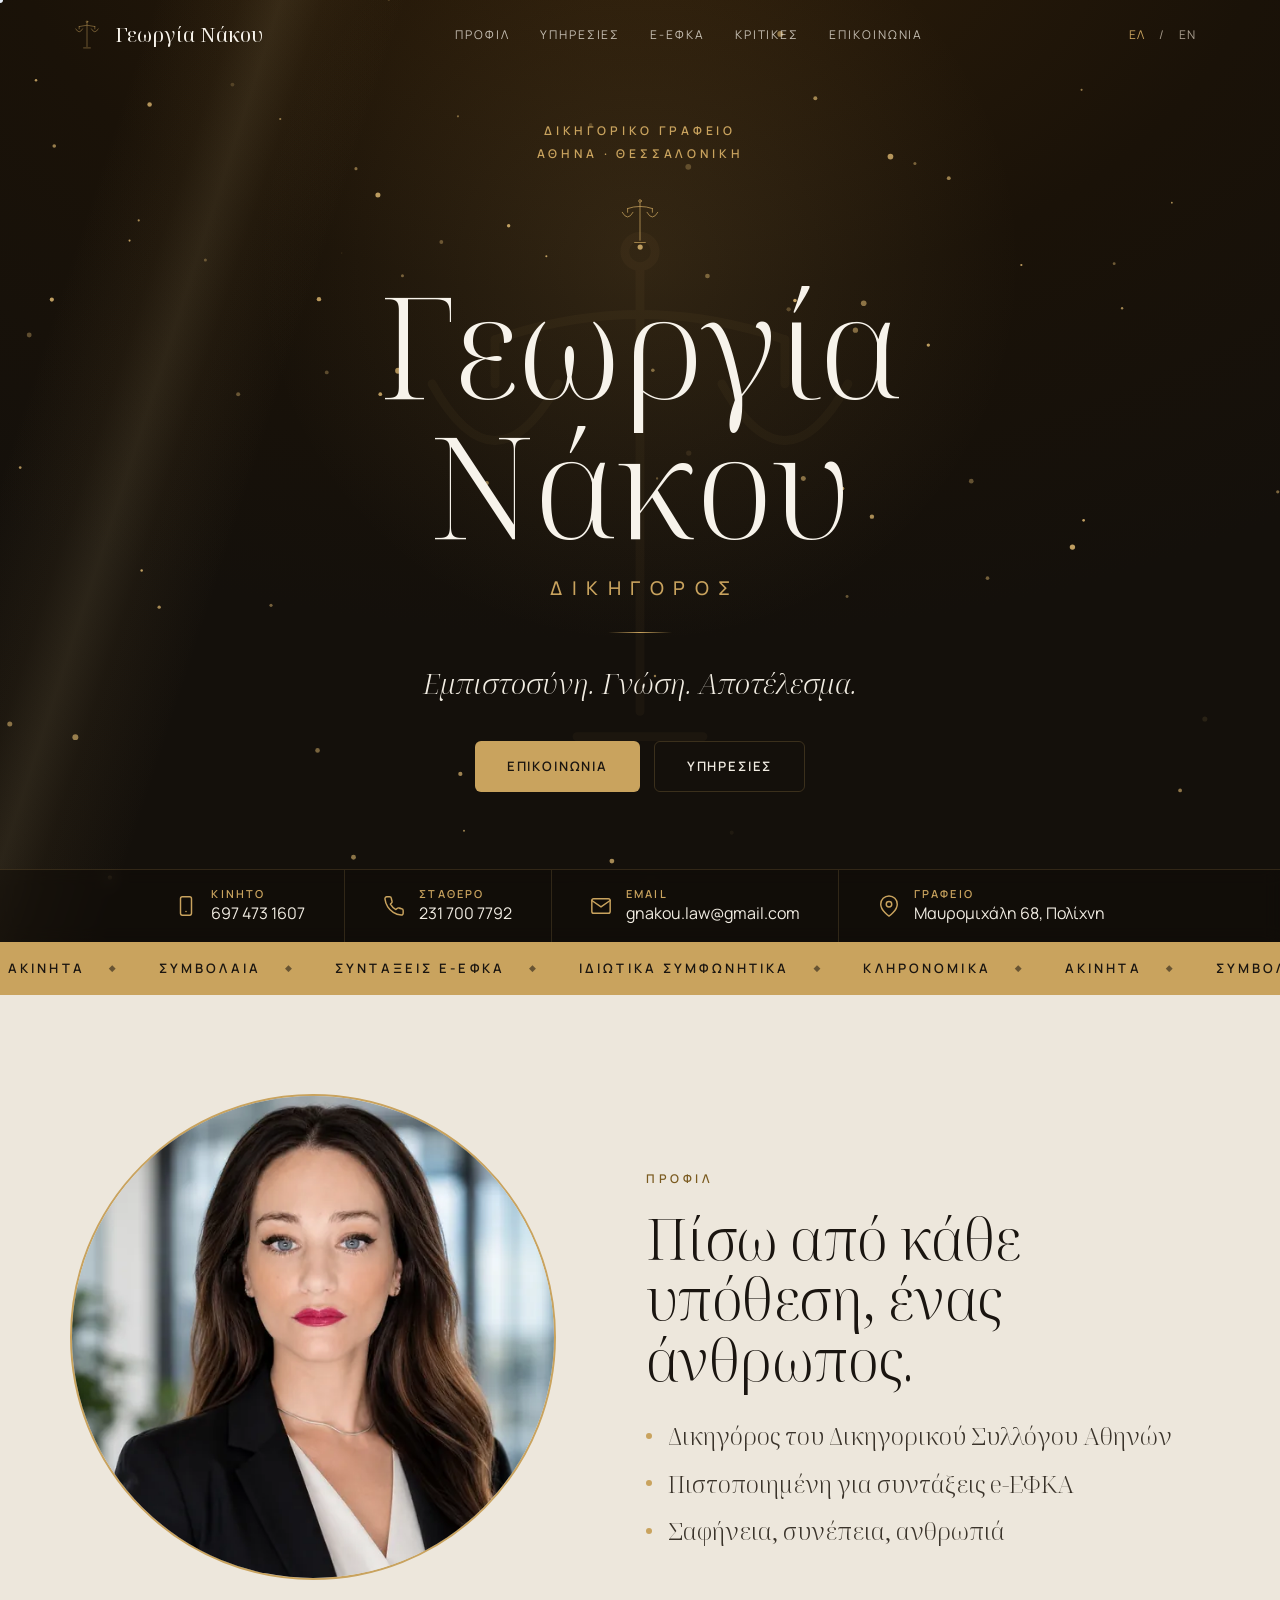
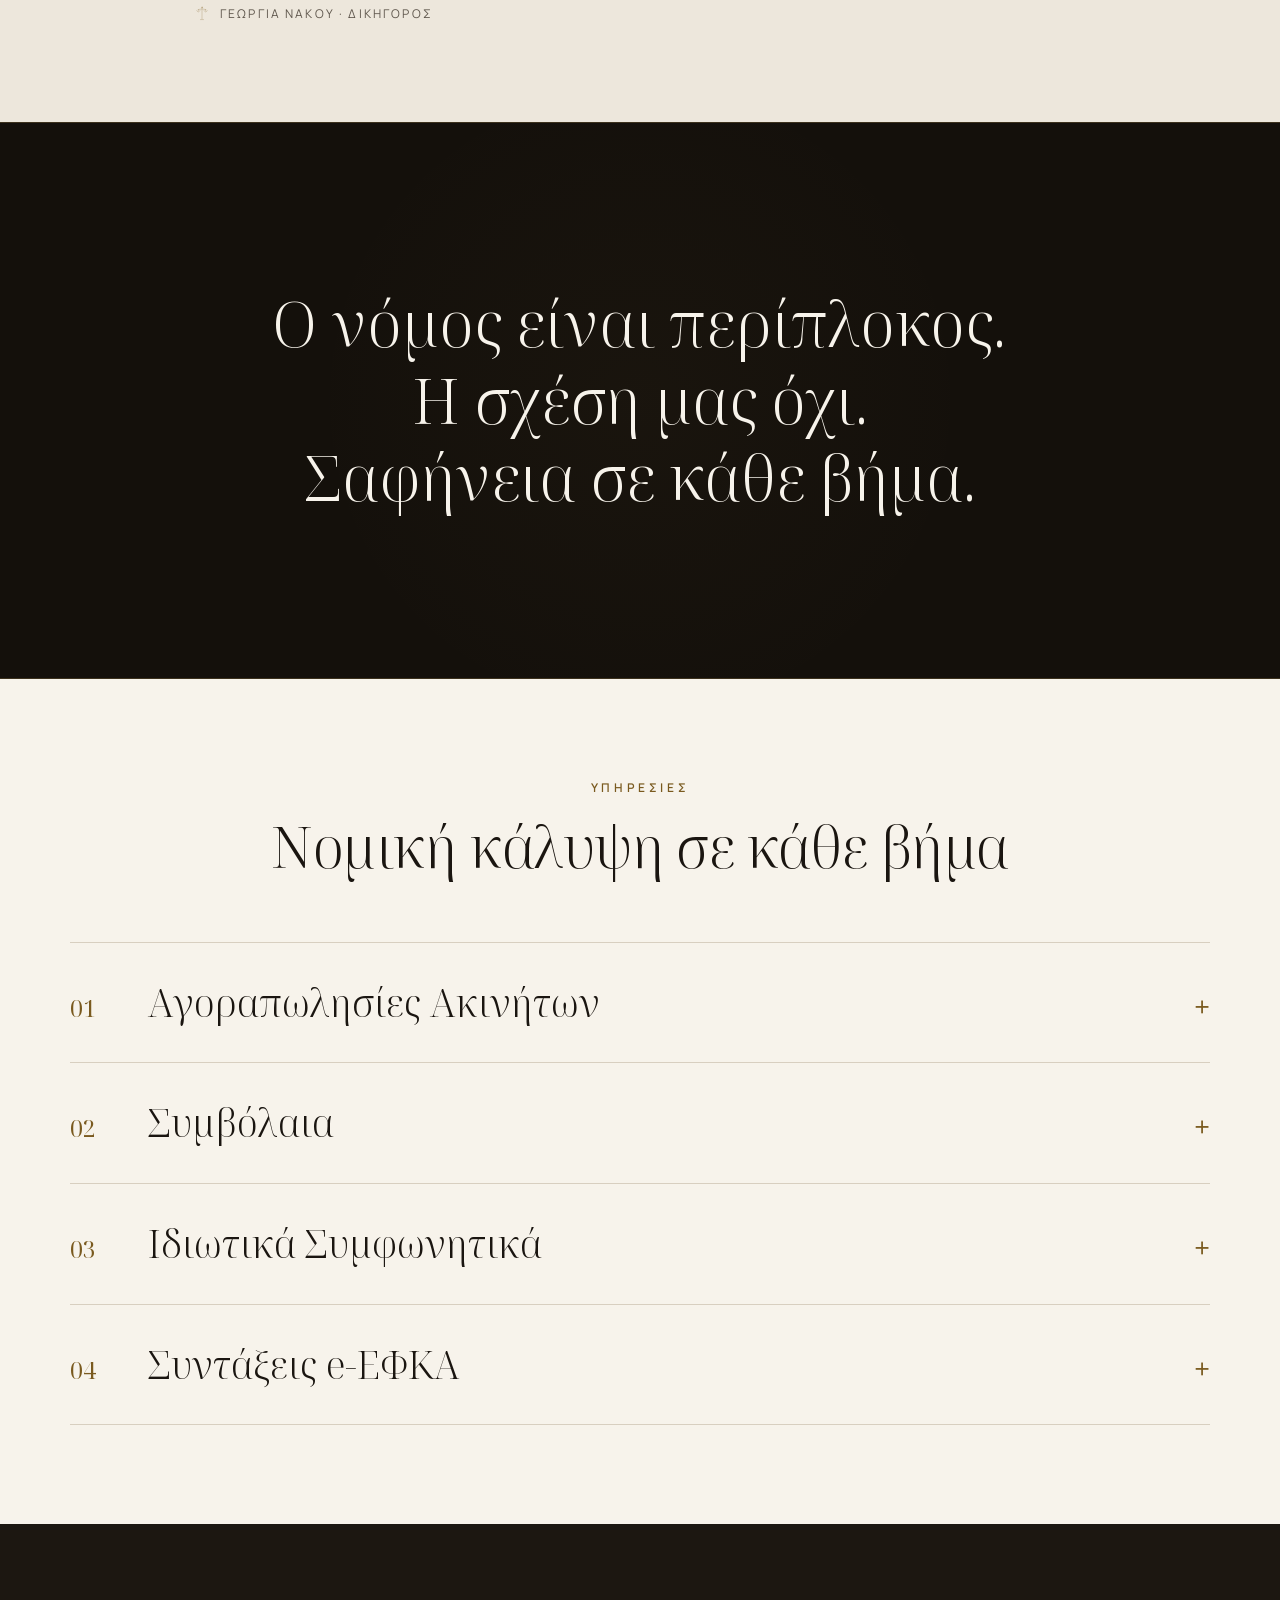
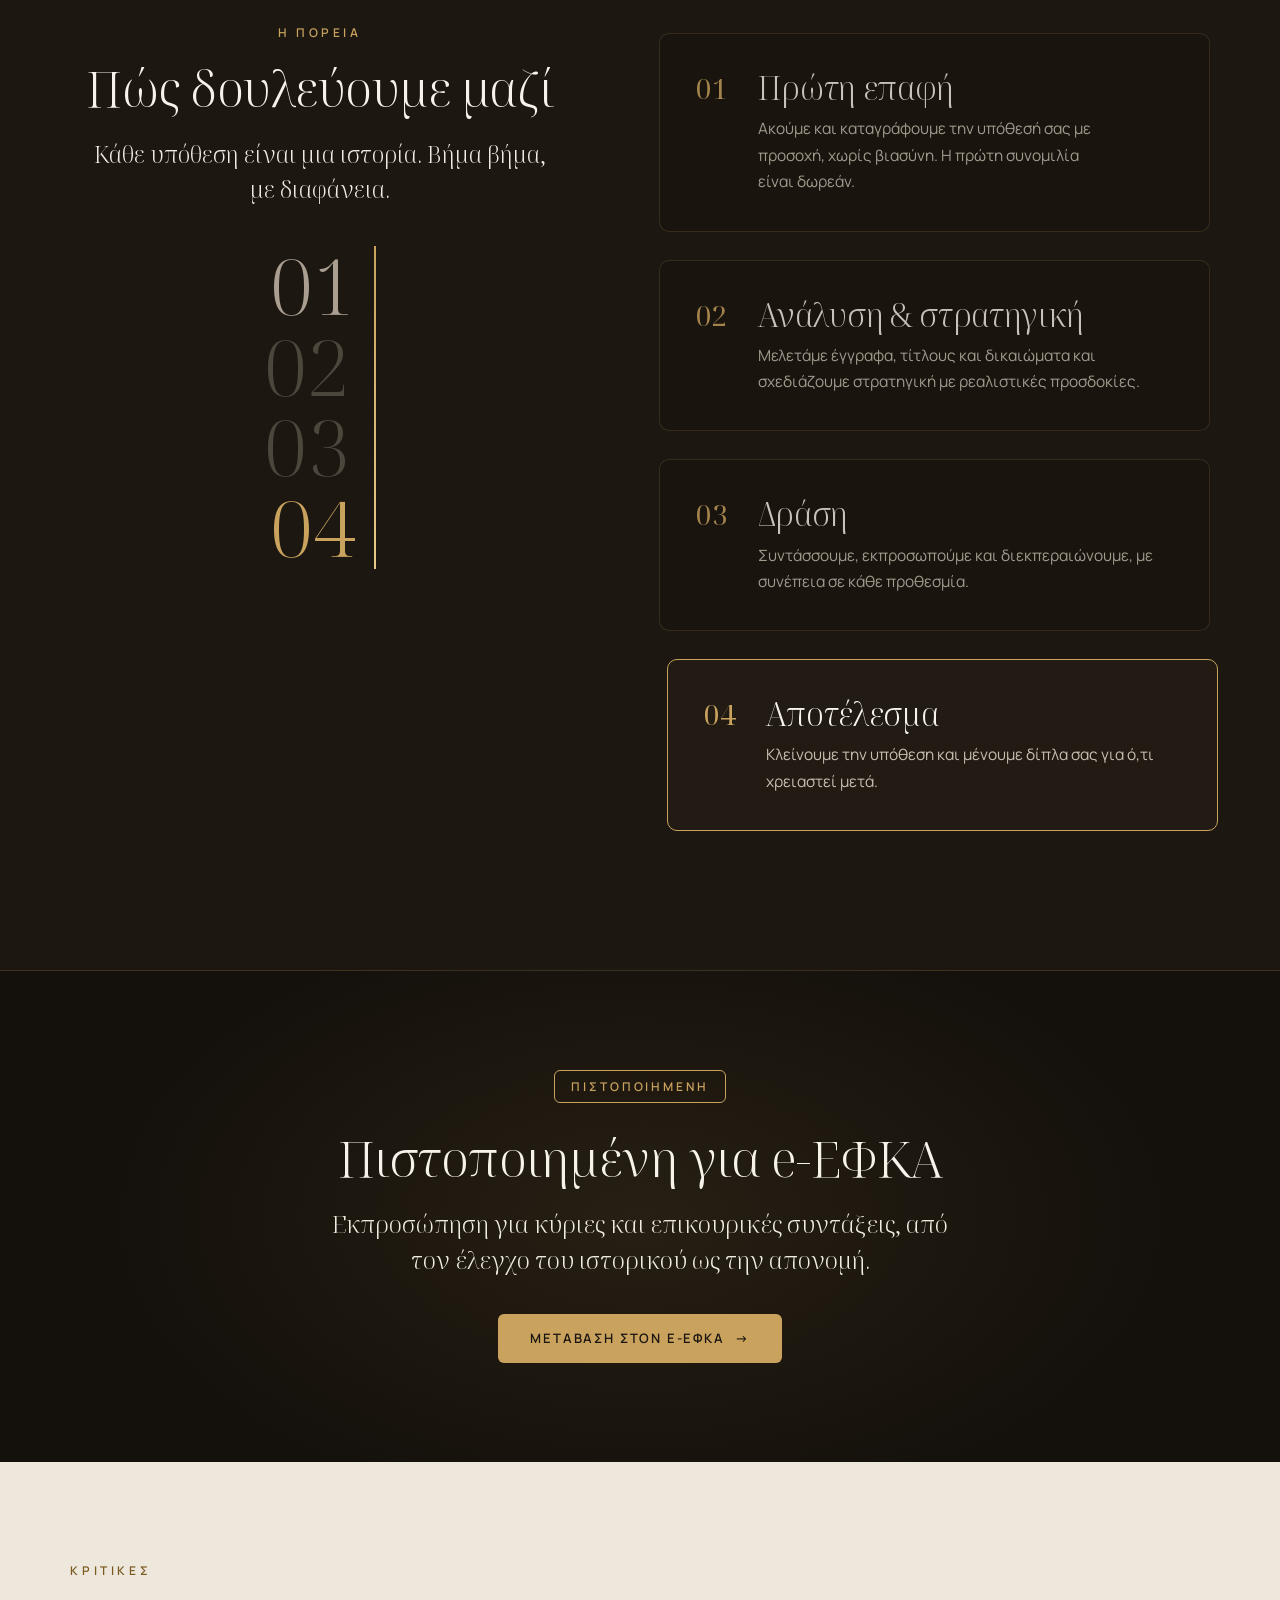
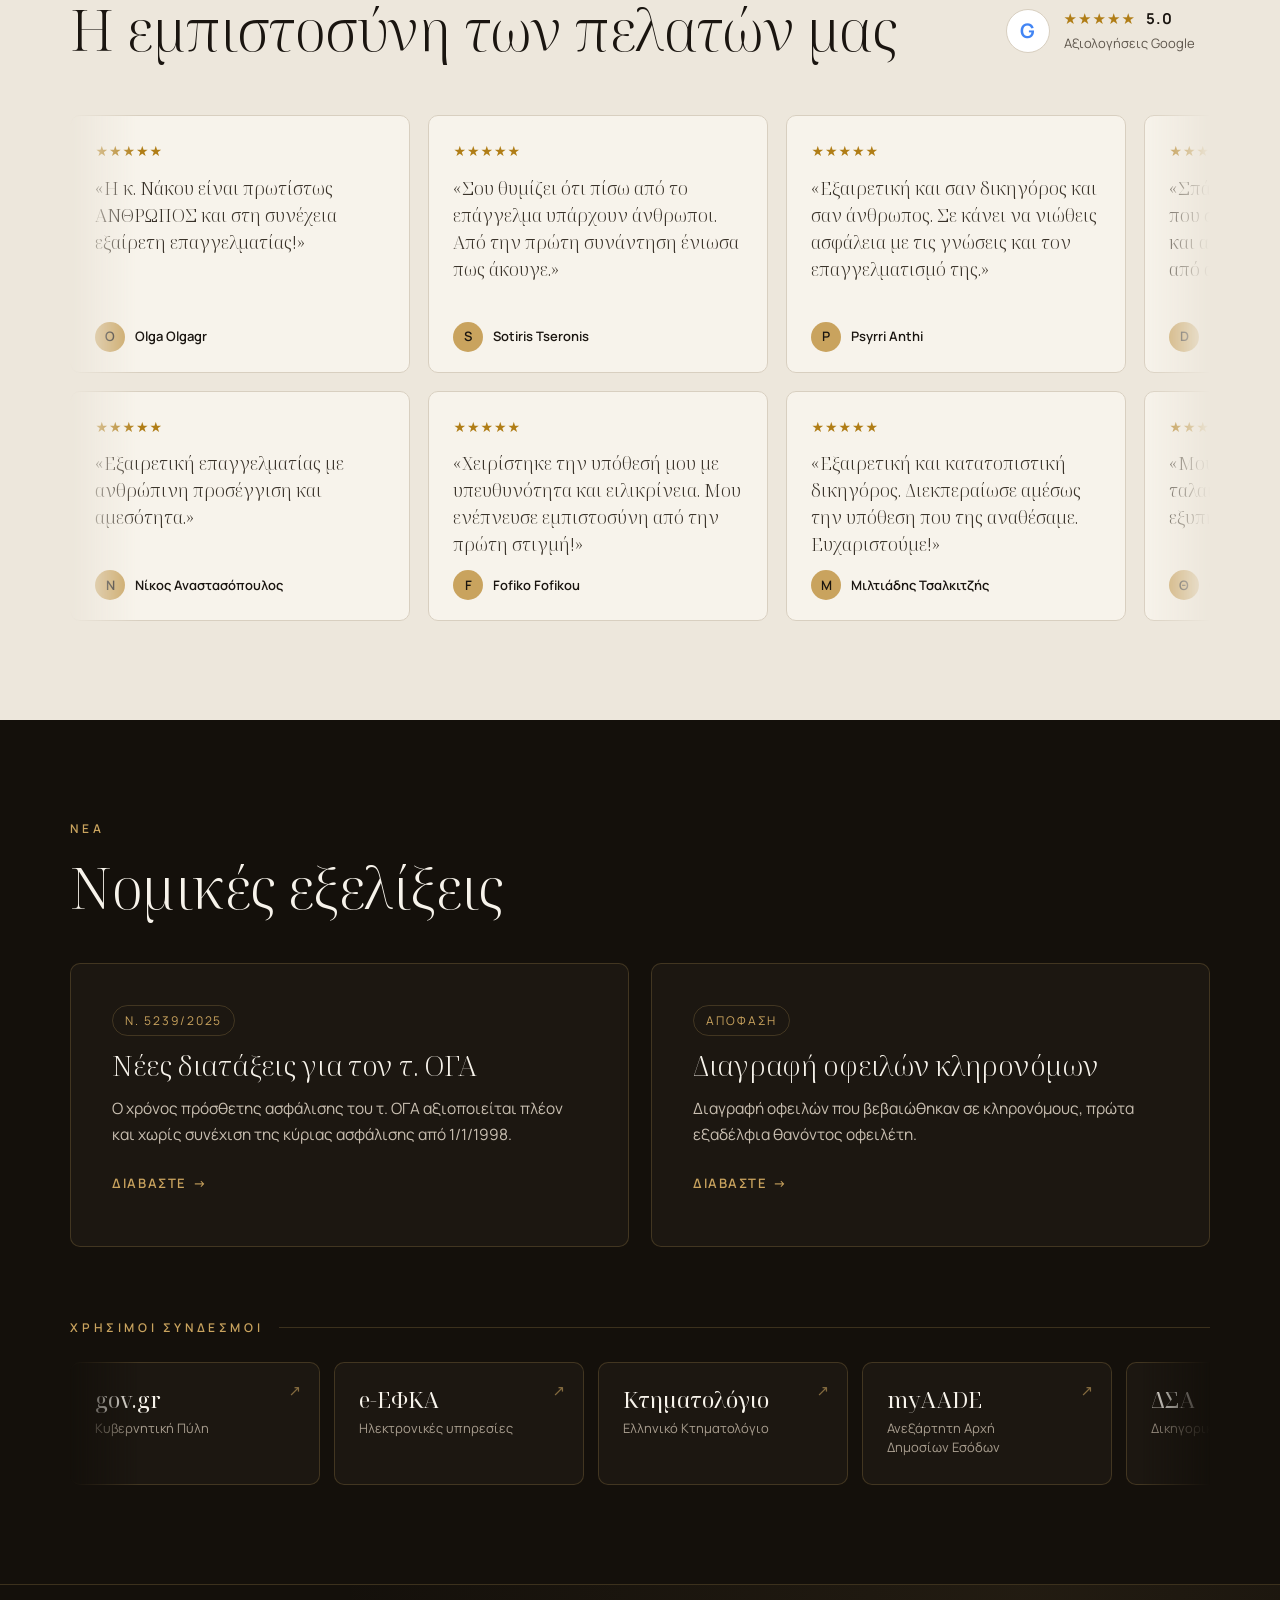
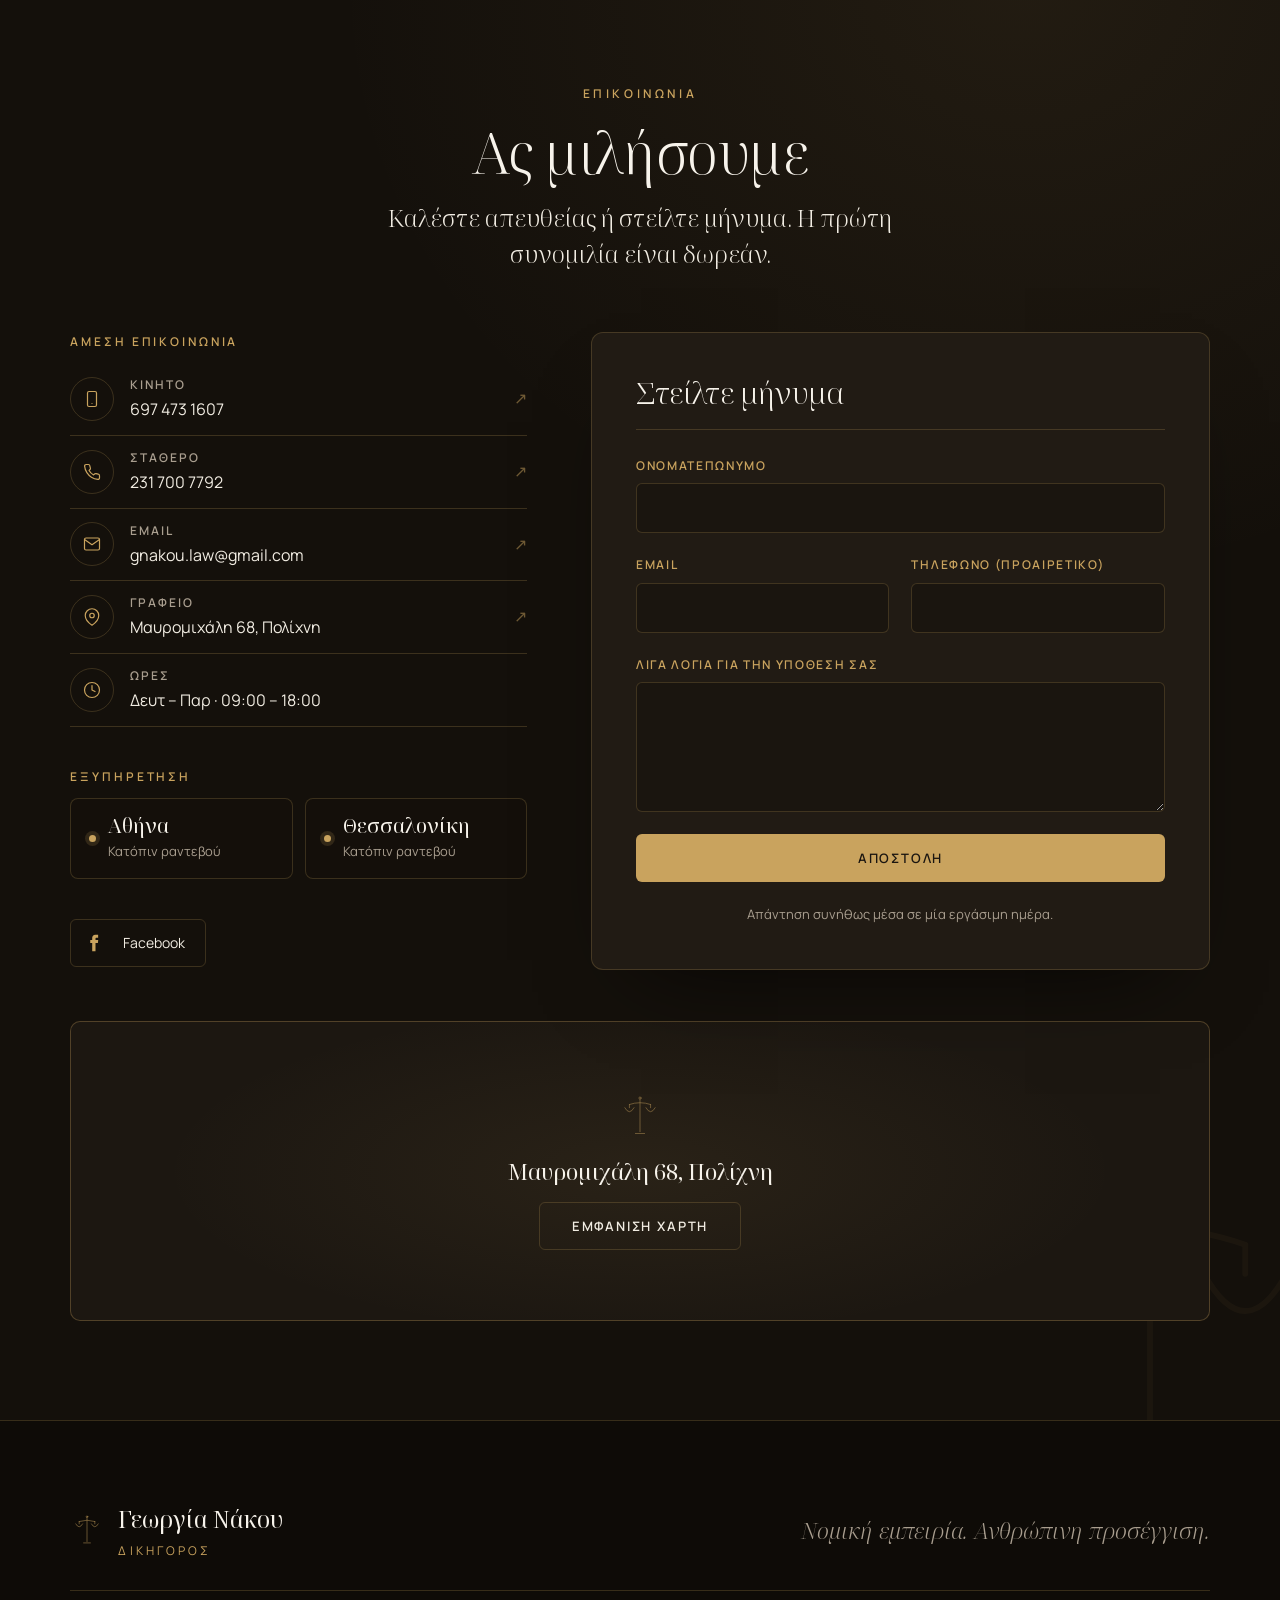
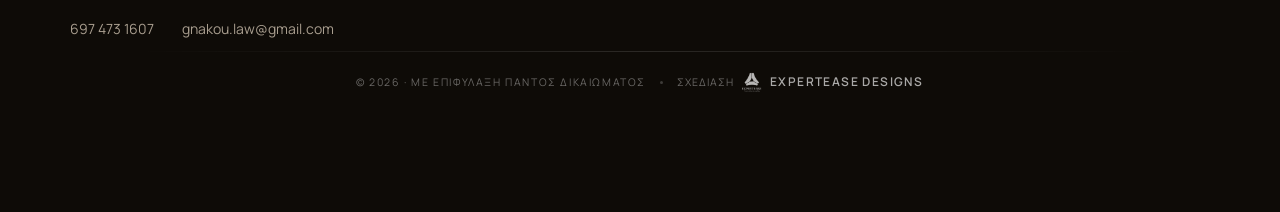
==== commit 11c3f273: "profil: σύνδεσμος στο Προφίλ Google (κριτικές, διεύθυνση)" ====
--- a/index.html
+++ b/index.html
@@ -262,7 +262,7 @@
                 <a class="btn btn-ghost" href="#services" data-i18n="hero.cta2">Υπηρεσίες</a>
             </div>
         </div>
-        <div class="hero-info" id="heroInfo"><a class="hic" href="tel:+306974731607"><span class="hic-icon" aria-hidden="true"><svg viewBox="0 0 24 24" fill="none" stroke="currentColor" stroke-width="1.6" stroke-linecap="round" stroke-linejoin="round"><rect x="6" y="2" width="12" height="20" rx="2"></rect><line x1="12" y1="18" x2="12.01" y2="18"></line></svg></span><span class="hic-text"><span class="hic-label" data-i18n="contact.mobile">Κινητό</span><span class="hic-val">697 473 1607</span></span></a><a class="hic" href="tel:+302317007792"><span class="hic-icon" aria-hidden="true"><svg viewBox="0 0 24 24" fill="none" stroke="currentColor" stroke-width="1.6" stroke-linecap="round" stroke-linejoin="round"><path d="M22 16.92v3a2 2 0 0 1-2.18 2 19.8 19.8 0 0 1-8.63-3.07 19.5 19.5 0 0 1-6-6A19.8 19.8 0 0 1 2.12 4.18 2 2 0 0 1 4.11 2h3a2 2 0 0 1 2 1.72c.13.96.36 1.9.7 2.81a2 2 0 0 1-.45 2.11L8.09 9.91a16 16 0 0 0 6 6l1.27-1.27a2 2 0 0 1 2.11-.45c.91.34 1.85.57 2.81.7A2 2 0 0 1 22 16.92z"></path></svg></span><span class="hic-text"><span class="hic-label" data-i18n="contact.landline">Σταθερό</span><span class="hic-val">231 700 7792</span></span></a><a class="hic" href="mailto:gnakou.law@gmail.com"><span class="hic-icon" aria-hidden="true"><svg viewBox="0 0 24 24" fill="none" stroke="currentColor" stroke-width="1.6" stroke-linecap="round" stroke-linejoin="round"><rect x="2" y="4" width="20" height="16" rx="2"></rect><polyline points="22,6 12,13 2,6"></polyline></svg></span><span class="hic-text"><span class="hic-label" data-i18n="contact.emailLabel">Email</span><span class="hic-val">gnakou.law@gmail.com</span></span></a><a class="hic" href="https://www.google.com/maps/search/?api=1&amp;query=%CE%9C%CE%B1%CF%85%CF%81%CE%BF%CE%BC%CE%B9%CF%87%CE%AC%CE%BB%CE%B7+68+%CE%A0%CE%BF%CE%BB%CE%AF%CF%87%CE%BD%CE%B7+565+33" target="_blank" rel="noopener"><span class="hic-icon" aria-hidden="true"><svg viewBox="0 0 24 24" fill="none" stroke="currentColor" stroke-width="1.6" stroke-linecap="round" stroke-linejoin="round"><path d="M21 10c0 7-9 13-9 13S3 17 3 10a9 9 0 0 1 18 0z"></path><circle cx="12" cy="10" r="3"></circle></svg></span><span class="hic-text"><span class="hic-label" data-i18n="contact.addressLabel">Γραφείο</span><span class="hic-val" data-i18n="contact.address">Μαυρομιχάλη 68, Πολίχνη</span></span></a></div>
+        <div class="hero-info" id="heroInfo"><a class="hic" href="tel:+306974731607"><span class="hic-icon" aria-hidden="true"><svg viewBox="0 0 24 24" fill="none" stroke="currentColor" stroke-width="1.6" stroke-linecap="round" stroke-linejoin="round"><rect x="6" y="2" width="12" height="20" rx="2"></rect><line x1="12" y1="18" x2="12.01" y2="18"></line></svg></span><span class="hic-text"><span class="hic-label" data-i18n="contact.mobile">Κινητό</span><span class="hic-val">697 473 1607</span></span></a><a class="hic" href="tel:+302317007792"><span class="hic-icon" aria-hidden="true"><svg viewBox="0 0 24 24" fill="none" stroke="currentColor" stroke-width="1.6" stroke-linecap="round" stroke-linejoin="round"><path d="M22 16.92v3a2 2 0 0 1-2.18 2 19.8 19.8 0 0 1-8.63-3.07 19.5 19.5 0 0 1-6-6A19.8 19.8 0 0 1 2.12 4.18 2 2 0 0 1 4.11 2h3a2 2 0 0 1 2 1.72c.13.96.36 1.9.7 2.81a2 2 0 0 1-.45 2.11L8.09 9.91a16 16 0 0 0 6 6l1.27-1.27a2 2 0 0 1 2.11-.45c.91.34 1.85.57 2.81.7A2 2 0 0 1 22 16.92z"></path></svg></span><span class="hic-text"><span class="hic-label" data-i18n="contact.landline">Σταθερό</span><span class="hic-val">231 700 7792</span></span></a><a class="hic" href="mailto:gnakou.law@gmail.com"><span class="hic-icon" aria-hidden="true"><svg viewBox="0 0 24 24" fill="none" stroke="currentColor" stroke-width="1.6" stroke-linecap="round" stroke-linejoin="round"><rect x="2" y="4" width="20" height="16" rx="2"></rect><polyline points="22,6 12,13 2,6"></polyline></svg></span><span class="hic-text"><span class="hic-label" data-i18n="contact.emailLabel">Email</span><span class="hic-val">gnakou.law@gmail.com</span></span></a><a class="hic" href="https://share.google/1sa4DvbyVMADLWPpc" target="_blank" rel="noopener"><span class="hic-icon" aria-hidden="true"><svg viewBox="0 0 24 24" fill="none" stroke="currentColor" stroke-width="1.6" stroke-linecap="round" stroke-linejoin="round"><path d="M21 10c0 7-9 13-9 13S3 17 3 10a9 9 0 0 1 18 0z"></path><circle cx="12" cy="10" r="3"></circle></svg></span><span class="hic-text"><span class="hic-label" data-i18n="contact.addressLabel">Γραφείο</span><span class="hic-val" data-i18n="contact.address">Μαυρομιχάλη 68, Πολίχνη</span></span></a></div>
     </header>
 
     
@@ -333,10 +333,10 @@
                 <p class="label" data-reveal="" data-i18n="reviews.label">Κριτικές</p>
                 <h2 class="display" data-reveal="" data-i18n="reviews.heading">Η εμπιστοσύνη των πελατών μας</h2>
             </div>
-            <div class="g-badge" data-reveal="">
+            <a class="g-badge" id="gBadge" href="https://share.google/1sa4DvbyVMADLWPpc" target="_blank" rel="noopener" data-reveal="">
                 <span class="g-logo" aria-hidden="true">G</span>
-                <div><p class="g-stars"><span aria-hidden="true">★★★★★</span> <b>5.0</b></p><p class="g-sub" data-i18n="reviews.sub">Αξιολογήσεις Google</p></div>
-            </div>
+                <span><span class="g-stars"><span aria-hidden="true">★★★★★</span> <b>5.0</b></span><span class="g-sub" data-i18n="reviews.sub">Αξιολογήσεις Google</span></span>
+            </a>
         </div>
         <div class="rev-rows" id="reviewRows"><div class="rev-rowwrap"><ul class="rev-track "><li class="rev-card"><p class="rev-stars" aria-hidden="true">★★★★★</p><blockquote class="rev-text">«<span data-i18n="rv.1">Η κ. Νάκου είναι πρωτίστως ΑΝΘΡΩΠΟΣ και στη συνέχεια εξαίρετη επαγγελματίας!</span>»</blockquote><p class="rev-foot"><span class="rev-av" aria-hidden="true">O</span><span class="rev-name" translate="no">Olga Olgagr</span></p></li><li class="rev-card"><p class="rev-stars" aria-hidden="true">★★★★★</p><blockquote class="rev-text">«<span data-i18n="rv.2">Σου θυμίζει ότι πίσω από το επάγγελμα υπάρχουν άνθρωποι. Από την πρώτη συνάντηση ένιωσα πως άκουγε.</span>»</blockquote><p class="rev-foot"><span class="rev-av" aria-hidden="true">S</span><span class="rev-name" translate="no">Sotiris Tseronis</span></p></li><li class="rev-card"><p class="rev-stars" aria-hidden="true">★★★★★</p><blockquote class="rev-text">«<span data-i18n="rv.3">Εξαιρετική και σαν δικηγόρος και σαν άνθρωπος. Σε κάνει να νιώθεις ασφάλεια με τις γνώσεις και τον επαγγελματισμό της.</span>»</blockquote><p class="rev-foot"><span class="rev-av" aria-hidden="true">P</span><span class="rev-name" translate="no">Psyrri Anthi</span></p></li><li class="rev-card"><p class="rev-stars" aria-hidden="true">★★★★★</p><blockquote class="rev-text">«<span data-i18n="rv.4">Σπάνια συναντάς επαγγελματίες που συνδυάζουν γνώση, συνέπεια και ανθρωπιά. Η κ. Νάκου είναι μία από αυτούς!</span>»</blockquote><p class="rev-foot"><span class="rev-av" aria-hidden="true">D</span><span class="rev-name" translate="no">Dimitra P.</span></p></li><li class="rev-card"><p class="rev-stars" aria-hidden="true">★★★★★</p><blockquote class="rev-text">«<span data-i18n="rv.5">Πολύ καταρτισμένη, ευγενική και πάντα διαθέσιμη. Έλυσα την υπόθεσή μου γρήγορα και με απόλυτη διαφάνεια.</span>»</blockquote><p class="rev-foot"><span class="rev-av" aria-hidden="true">D</span><span class="rev-name" translate="no">Dionysis Lytras</span></p></li><li class="rev-card"><p class="rev-stars" aria-hidden="true">★★★★★</p><blockquote class="rev-text">«<span data-i18n="rv.6">Άψογη επαγγελματίας αλλά πάνω από όλα Άνθρωπος, με ενσυναίσθηση και ηθική. Κάθε υπόθεση γίνεται προσωπική.</span>»</blockquote><p class="rev-foot"><span class="rev-av" aria-hidden="true">G</span><span class="rev-name" translate="no">Georgia Xatzinikolaou</span></p></li><li class="rev-card"><p class="rev-stars" aria-hidden="true">★★★★★</p><blockquote class="rev-text">«<span data-i18n="rv.7">Από την πρώτη στιγμή ενδιαφέρθηκε ειλικρινά. Μου εξήγησε τα πάντα απλά και κατανοητά.</span>»</blockquote><p class="rev-foot"><span class="rev-av" aria-hidden="true">Π</span><span class="rev-name" lang="el" translate="no">Παναγιώτης Κωστόπουλος</span></p></li><li class="rev-card"><p class="rev-stars" aria-hidden="true">★★★★★</p><blockquote class="rev-text">«<span data-i18n="rv.8">Εξαιρετική σαν δικηγόρος αλλά και σαν άνθρωπος. Πάντα πρόθυμη να βοηθήσει και να λύσει κάθε απορία.</span>»</blockquote><p class="rev-foot"><span class="rev-av" aria-hidden="true">M</span><span class="rev-name" translate="no">mary azoykh</span></p></li><li class="rev-card"><p class="rev-stars" aria-hidden="true">★★★★★</p><blockquote class="rev-text">«<span data-i18n="rv.9">Πέρα από την άρτια νομική κατάρτιση, ξεχώρισε για τον ανθρώπινο χαρακτήρα και τη στήριξή της.</span>»</blockquote><p class="rev-foot"><span class="rev-av" aria-hidden="true">M</span><span class="rev-name" translate="no">Marios Zervos</span></p></li><li class="rev-card"><p class="rev-stars" aria-hidden="true">★★★★★</p><blockquote class="rev-text">«<span data-i18n="rv.10">Επαγγελματίας, αξιόπιστη και αποτελεσματική! Τη συνιστώ ανεπιφύλακτα — γνώση και ήθος μαζί.</span>»</blockquote><p class="rev-foot"><span class="rev-av" aria-hidden="true">Γ</span><span class="rev-name" lang="el" translate="no">Γιάννης Χατζημήτσος</span></p></li><li class="rev-card"><p class="rev-stars" aria-hidden="true">★★★★★</p><blockquote class="rev-text">«<span data-i18n="rv.11">Επαγγελματίας με γνώση και αγάπη για το αντικείμενο. Η καλύτερη δικηγόρος και ένας υπέροχος άνθρωπος.</span>»</blockquote><p class="rev-foot"><span class="rev-av" aria-hidden="true">F</span><span class="rev-name" translate="no">f0t</span></p></li><li class="rev-card"><p class="rev-stars" aria-hidden="true">★★★★★</p><blockquote class="rev-text">«<span data-i18n="rv.12">Είχα την τύχη να συνεργαστώ επιτέλους με έναν επαγγελματία. Ευδιάθετη, υπομονετική και πάντα διαθέσιμη.</span>»</blockquote><p class="rev-foot"><span class="rev-av" aria-hidden="true">Φ</span><span class="rev-name" lang="el" translate="no">Φωτεινή Κωστοπούλου</span></p></li><li class="rev-card"><p class="rev-stars" aria-hidden="true">★★★★★</p><blockquote class="rev-text">«<span data-i18n="rv.13">Συνεργάστηκα για σοβαρή υπόθεση και έμεινα απόλυτα ικανοποιημένος. Προσέγγιση επαγγελματική, άμεση και αποτελεσματική.</span>»</blockquote><p class="rev-foot"><span class="rev-av" aria-hidden="true">K</span><span class="rev-name" translate="no">Kostas Kechagias</span></p></li><li class="rev-card"><p class="rev-stars" aria-hidden="true">★★★★★</p><blockquote class="rev-text">«<span data-i18n="rv.14">Εξαιρετική στον τομέα της. Άρτια καταρτισμένη και πάντα σε επικοινωνία για κάθε εξέλιξη.</span>»</blockquote><p class="rev-foot"><span class="rev-av" aria-hidden="true">Γ</span><span class="rev-name" lang="el" translate="no">Γιώργος Φουρλάς</span></p></li><li class="rev-card"><p class="rev-stars" aria-hidden="true">★★★★★</p><blockquote class="rev-text">«<span data-i18n="rv.15">Τυπική στα ραντεβού της, πρόθυμη να σε ακούσει και να σε καθοδηγήσει με τις σωστές συμβουλές. Άψογη.</span>»</blockquote><p class="rev-foot"><span class="rev-av" aria-hidden="true">A</span><span class="rev-name" translate="no">Antriana Gkika</span></p></li><li class="rev-card"><p class="rev-stars" aria-hidden="true">★★★★★</p><blockquote class="rev-text">«<span data-i18n="rv.16">Εξαιρετική δικηγόρος, καταρτισμένη και πρόθυμη να λύσει κάθε απορία. Εν ολίγοις άψογη επαγγελματίας.</span>»</blockquote><p class="rev-foot"><span class="rev-av" aria-hidden="true">E</span><span class="rev-name" translate="no">eleni al</span></p></li><li class="rev-card"><p class="rev-stars" aria-hidden="true">★★★★★</p><blockquote class="rev-text">«<span data-i18n="rv.17">Άψογη δικηγόρος! Κορυφαία στον τομέα της, με υπομονή και κατανόηση και πάντα δίπλα στον πελάτη!</span>»</blockquote><p class="rev-foot"><span class="rev-av" aria-hidden="true">D</span><span class="rev-name" translate="no">Dimitris Giagiwtis</span></p></li><li class="rev-card"><p class="rev-stars" aria-hidden="true">★★★★★</p><blockquote class="rev-text">«<span data-i18n="rv.18">Συστήνω ανεπιφύλακτα την κ. Νάκου για τον άψογο επαγγελματισμό και την κατάρτισή της σε σύνθετα νομικά ζητήματα.</span>»</blockquote><p class="rev-foot"><span class="rev-av" aria-hidden="true">Μ</span><span class="rev-name" lang="el" translate="no">Μαρία Μπινιάρη</span></p></li><li class="rev-card" aria-hidden="true"><p class="rev-stars" aria-hidden="true">★★★★★</p><blockquote class="rev-text">«<span data-i18n="rv.1">Η κ. Νάκου είναι πρωτίστως ΑΝΘΡΩΠΟΣ και στη συνέχεια εξαίρετη επαγγελματίας!</span>»</blockquote><p class="rev-foot"><span class="rev-av" aria-hidden="true">O</span><span class="rev-name" translate="no">Olga Olgagr</span></p></li><li class="rev-card" aria-hidden="true"><p class="rev-stars" aria-hidden="true">★★★★★</p><blockquote class="rev-text">«<span data-i18n="rv.2">Σου θυμίζει ότι πίσω από το επάγγελμα υπάρχουν άνθρωποι. Από την πρώτη συνάντηση ένιωσα πως άκουγε.</span>»</blockquote><p class="rev-foot"><span class="rev-av" aria-hidden="true">S</span><span class="rev-name" translate="no">Sotiris Tseronis</span></p></li><li class="rev-card" aria-hidden="true"><p class="rev-stars" aria-hidden="true">★★★★★</p><blockquote class="rev-text">«<span data-i18n="rv.3">Εξαιρετική και σαν δικηγόρος και σαν άνθρωπος. Σε κάνει να νιώθεις ασφάλεια με τις γνώσεις και τον επαγγελματισμό της.</span>»</blockquote><p class="rev-foot"><span class="rev-av" aria-hidden="true">P</span><span class="rev-name" translate="no">Psyrri Anthi</span></p></li><li class="rev-card" aria-hidden="true"><p class="rev-stars" aria-hidden="true">★★★★★</p><blockquote class="rev-text">«<span data-i18n="rv.4">Σπάνια συναντάς επαγγελματίες που συνδυάζουν γνώση, συνέπεια και ανθρωπιά. Η κ. Νάκου είναι μία από αυτούς!</span>»</blockquote><p class="rev-foot"><span class="rev-av" aria-hidden="true">D</span><span class="rev-name" translate="no">Dimitra P.</span></p></li><li class="rev-card" aria-hidden="true"><p class="rev-stars" aria-hidden="true">★★★★★</p><blockquote class="rev-text">«<span data-i18n="rv.5">Πολύ καταρτισμένη, ευγενική και πάντα διαθέσιμη. Έλυσα την υπόθεσή μου γρήγορα και με απόλυτη διαφάνεια.</span>»</blockquote><p class="rev-foot"><span class="rev-av" aria-hidden="true">D</span><span class="rev-name" translate="no">Dionysis Lytras</span></p></li><li class="rev-card" aria-hidden="true"><p class="rev-stars" aria-hidden="true">★★★★★</p><blockquote class="rev-text">«<span data-i18n="rv.6">Άψογη επαγγελματίας αλλά πάνω από όλα Άνθρωπος, με ενσυναίσθηση και ηθική. Κάθε υπόθεση γίνεται προσωπική.</span>»</blockquote><p class="rev-foot"><span class="rev-av" aria-hidden="true">G</span><span class="rev-name" translate="no">Georgia Xatzinikolaou</span></p></li><li class="rev-card" aria-hidden="true"><p class="rev-stars" aria-hidden="true">★★★★★</p><blockquote class="rev-text">«<span data-i18n="rv.7">Από την πρώτη στιγμή ενδιαφέρθηκε ειλικρινά. Μου εξήγησε τα πάντα απλά και κατανοητά.</span>»</blockquote><p class="rev-foot"><span class="rev-av" aria-hidden="true">Π</span><span class="rev-name" lang="el" translate="no">Παναγιώτης Κωστόπουλος</span></p></li><li class="rev-card" aria-hidden="true"><p class="rev-stars" aria-hidden="true">★★★★★</p><blockquote class="rev-text">«<span data-i18n="rv.8">Εξαιρετική σαν δικηγόρος αλλά και σαν άνθρωπος. Πάντα πρόθυμη να βοηθήσει και να λύσει κάθε απορία.</span>»</blockquote><p class="rev-foot"><span class="rev-av" aria-hidden="true">M</span><span class="rev-name" translate="no">mary azoykh</span></p></li><li class="rev-card" aria-hidden="true"><p class="rev-stars" aria-hidden="true">★★★★★</p><blockquote class="rev-text">«<span data-i18n="rv.9">Πέρα από την άρτια νομική κατάρτιση, ξεχώρισε για τον ανθρώπινο χαρακτήρα και τη στήριξή της.</span>»</blockquote><p class="rev-foot"><span class="rev-av" aria-hidden="true">M</span><span class="rev-name" translate="no">Marios Zervos</span></p></li><li class="rev-card" aria-hidden="true"><p class="rev-stars" aria-hidden="true">★★★★★</p><blockquote class="rev-text">«<span data-i18n="rv.10">Επαγγελματίας, αξιόπιστη και αποτελεσματική! Τη συνιστώ ανεπιφύλακτα — γνώση και ήθος μαζί.</span>»</blockquote><p class="rev-foot"><span class="rev-av" aria-hidden="true">Γ</span><span class="rev-name" lang="el" translate="no">Γιάννης Χατζημήτσος</span></p></li><li class="rev-card" aria-hidden="true"><p class="rev-stars" aria-hidden="true">★★★★★</p><blockquote class="rev-text">«<span data-i18n="rv.11">Επαγγελματίας με γνώση και αγάπη για το αντικείμενο. Η καλύτερη δικηγόρος και ένας υπέροχος άνθρωπος.</span>»</blockquote><p class="rev-foot"><span class="rev-av" aria-hidden="true">F</span><span class="rev-name" translate="no">f0t</span></p></li><li class="rev-card" aria-hidden="true"><p class="rev-stars" aria-hidden="true">★★★★★</p><blockquote class="rev-text">«<span data-i18n="rv.12">Είχα την τύχη να συνεργαστώ επιτέλους με έναν επαγγελματία. Ευδιάθετη, υπομονετική και πάντα διαθέσιμη.</span>»</blockquote><p class="rev-foot"><span class="rev-av" aria-hidden="true">Φ</span><span class="rev-name" lang="el" translate="no">Φωτεινή Κωστοπούλου</span></p></li><li class="rev-card" aria-hidden="true"><p class="rev-stars" aria-hidden="true">★★★★★</p><blockquote class="rev-text">«<span data-i18n="rv.13">Συνεργάστηκα για σοβαρή υπόθεση και έμεινα απόλυτα ικανοποιημένος. Προσέγγιση επαγγελματική, άμεση και αποτελεσματική.</span>»</blockquote><p class="rev-foot"><span class="rev-av" aria-hidden="true">K</span><span class="rev-name" translate="no">Kostas Kechagias</span></p></li><li class="rev-card" aria-hidden="true"><p class="rev-stars" aria-hidden="true">★★★★★</p><blockquote class="rev-text">«<span data-i18n="rv.14">Εξαιρετική στον τομέα της. Άρτια καταρτισμένη και πάντα σε επικοινωνία για κάθε εξέλιξη.</span>»</blockquote><p class="rev-foot"><span class="rev-av" aria-hidden="true">Γ</span><span class="rev-name" lang="el" translate="no">Γιώργος Φουρλάς</span></p></li><li class="rev-card" aria-hidden="true"><p class="rev-stars" aria-hidden="true">★★★★★</p><blockquote class="rev-text">«<span data-i18n="rv.15">Τυπική στα ραντεβού της, πρόθυμη να σε ακούσει και να σε καθοδηγήσει με τις σωστές συμβουλές. Άψογη.</span>»</blockquote><p class="rev-foot"><span class="rev-av" aria-hidden="true">A</span><span class="rev-name" translate="no">Antriana Gkika</span></p></li><li class="rev-card" aria-hidden="true"><p class="rev-stars" aria-hidden="true">★★★★★</p><blockquote class="rev-text">«<span data-i18n="rv.16">Εξαιρετική δικηγόρος, καταρτισμένη και πρόθυμη να λύσει κάθε απορία. Εν ολίγοις άψογη επαγγελματίας.</span>»</blockquote><p class="rev-foot"><span class="rev-av" aria-hidden="true">E</span><span class="rev-name" translate="no">eleni al</span></p></li><li class="rev-card" aria-hidden="true"><p class="rev-stars" aria-hidden="true">★★★★★</p><blockquote class="rev-text">«<span data-i18n="rv.17">Άψογη δικηγόρος! Κορυφαία στον τομέα της, με υπομονή και κατανόηση και πάντα δίπλα στον πελάτη!</span>»</blockquote><p class="rev-foot"><span class="rev-av" aria-hidden="true">D</span><span class="rev-name" translate="no">Dimitris Giagiwtis</span></p></li><li class="rev-card" aria-hidden="true"><p class="rev-stars" aria-hidden="true">★★★★★</p><blockquote class="rev-text">«<span data-i18n="rv.18">Συστήνω ανεπιφύλακτα την κ. Νάκου για τον άψογο επαγγελματισμό και την κατάρτισή της σε σύνθετα νομικά ζητήματα.</span>»</blockquote><p class="rev-foot"><span class="rev-av" aria-hidden="true">Μ</span><span class="rev-name" lang="el" translate="no">Μαρία Μπινιάρη</span></p></li></ul></div><div class="rev-rowwrap"><ul class="rev-track rev"><li class="rev-card"><p class="rev-stars" aria-hidden="true">★★★★★</p><blockquote class="rev-text">«<span data-i18n="rv.19">Εξαιρετική επαγγελματίας με ανθρώπινη προσέγγιση και αμεσότητα.</span>»</blockquote><p class="rev-foot"><span class="rev-av" aria-hidden="true">Ν</span><span class="rev-name" lang="el" translate="no">Νίκος Αναστασόπουλος</span></p></li><li class="rev-card"><p class="rev-stars" aria-hidden="true">★★★★★</p><blockquote class="rev-text">«<span data-i18n="rv.20">Χειρίστηκε την υπόθεσή μου με υπευθυνότητα και ειλικρίνεια. Μου ενέπνευσε εμπιστοσύνη από την πρώτη στιγμή!</span>»</blockquote><p class="rev-foot"><span class="rev-av" aria-hidden="true">F</span><span class="rev-name" translate="no">Fofiko Fofikou</span></p></li><li class="rev-card"><p class="rev-stars" aria-hidden="true">★★★★★</p><blockquote class="rev-text">«<span data-i18n="rv.21">Εξαιρετική και κατατοπιστική δικηγόρος. Διεκπεραίωσε αμέσως την υπόθεση που της αναθέσαμε. Ευχαριστούμε!</span>»</blockquote><p class="rev-foot"><span class="rev-av" aria-hidden="true">Μ</span><span class="rev-name" lang="el" translate="no">Μιλτιάδης Τσαλκιτζής</span></p></li><li class="rev-card"><p class="rev-stars" aria-hidden="true">★★★★★</p><blockquote class="rev-text">«<span data-i18n="rv.22">Μου έλυσε κάθε απορία και δεν με ταλαιπώρησε καθόλου. Φανταστική εξυπηρέτηση, ευχαριστούμε πολύ!</span>»</blockquote><p class="rev-foot"><span class="rev-av" aria-hidden="true">Θ</span><span class="rev-name" lang="el" translate="no">Θεοδώρα Κετάνη</span></p></li><li class="rev-card"><p class="rev-stars" aria-hidden="true">★★★★★</p><blockquote class="rev-text">«<span data-i18n="rv.23">Άριστη εξυπηρέτηση με πολύ επαγγελματισμό και γνώση πάνω στο αντικείμενο, και πάνω από όλα με ανθρωπιά.</span>»</blockquote><p class="rev-foot"><span class="rev-av" aria-hidden="true">K</span><span class="rev-name" translate="no">kiki vag</span></p></li><li class="rev-card"><p class="rev-stars" aria-hidden="true">★★★★★</p><blockquote class="rev-text">«<span data-i18n="rv.24">Εξαιρετική δικηγόρος! Άψογη στη δουλειά της και πάντα τυπική στα ραντεβού της. Υπεύθυνη και με άμεση ανταπόκριση.</span>»</blockquote><p class="rev-foot"><span class="rev-av" aria-hidden="true">A</span><span class="rev-name" translate="no">A-KAPA</span></p></li><li class="rev-card"><p class="rev-stars" aria-hidden="true">★★★★★</p><blockquote class="rev-text">«<span data-i18n="rv.25">Εξαιρετική επαγγελματίας αλλά και άνθρωπος με ενσυναίσθηση.</span>»</blockquote><p class="rev-foot"><span class="rev-av" aria-hidden="true">E</span><span class="rev-name" translate="no">Eleni Stonikou</span></p></li><li class="rev-card"><p class="rev-stars" aria-hidden="true">★★★★★</p><blockquote class="rev-text">«<span data-i18n="rv.26">Εξαιρετική και με απίστευτο εύρος νομικών γνώσεων.</span>»</blockquote><p class="rev-foot"><span class="rev-av" aria-hidden="true">V</span><span class="rev-name" translate="no">Vasilis Michopoulos</span></p></li><li class="rev-card"><p class="rev-stars" aria-hidden="true">★★★★★</p><blockquote class="rev-text">«<span data-i18n="rv.27">Με βοήθησε με υπευθυνότητα, συνέπεια και πραγματικό ενδιαφέρον. Από την πρώτη στιγμή έδειξε βαθιά γνώση.</span>»</blockquote><p class="rev-foot"><span class="rev-av" aria-hidden="true">G</span><span class="rev-name" translate="no">Georgia Rentzou</span></p></li><li class="rev-card"><p class="rev-stars" aria-hidden="true">★★★★★</p><blockquote class="rev-text">«<span data-i18n="rv.28">Ξέρει ακριβώς πώς να σε συμβουλέψει προς τη σωστή κατεύθυνση. Αν μπορούσα θα έβαζα 10 αστέρια!</span>»</blockquote><p class="rev-foot"><span class="rev-av" aria-hidden="true">E</span><span class="rev-name" translate="no">Evanggelia Danapasi</span></p></li><li class="rev-card"><p class="rev-stars" aria-hidden="true">★★★★★</p><blockquote class="rev-text">«<span data-i18n="rv.29">Ευτυχώς η γειτονιά μας έχει τέτοιο δικηγόρο!</span>»</blockquote><p class="rev-foot"><span class="rev-av" aria-hidden="true">M</span><span class="rev-name" translate="no">Mpetso Mpetso</span></p></li><li class="rev-card"><p class="rev-stars" aria-hidden="true">★★★★★</p><blockquote class="rev-text">«<span data-i18n="rv.30">Εξαιρετική δικηγόρος, απίστευτος άνθρωπος!</span>»</blockquote><p class="rev-foot"><span class="rev-av" aria-hidden="true">F</span><span class="rev-name" translate="no">Fay Bet</span></p></li><li class="rev-card"><p class="rev-stars" aria-hidden="true">★★★★★</p><blockquote class="rev-text">«<span data-i18n="rv.31">Καταρτισμένη, έτοιμη να σου λύσει κάθε απορία. Την συστήνω ανεπιφύλακτα!</span>»</blockquote><p class="rev-foot"><span class="rev-av" aria-hidden="true">B</span><span class="rev-name" translate="no">Bariemai Pouzw</span></p></li><li class="rev-card"><p class="rev-stars" aria-hidden="true">★★★★★</p><blockquote class="rev-text">«<span data-i18n="rv.32">Εξαιρετική επαγγελματίας με εμπειρία!</span>»</blockquote><p class="rev-foot"><span class="rev-av" aria-hidden="true">E</span><span class="rev-name" translate="no">efstathia azouki</span></p></li><li class="rev-card"><p class="rev-stars" aria-hidden="true">★★★★★</p><blockquote class="rev-text">«<span data-i18n="rv.33">Άψογη επαγγελματίας! Δίπλα μας σε όλα! Ευχαριστούμε πολύ!</span>»</blockquote><p class="rev-foot"><span class="rev-av" aria-hidden="true">E</span><span class="rev-name" translate="no">eirini pavlidou</span></p></li><li class="rev-card"><p class="rev-stars" aria-hidden="true">★★★★★</p><blockquote class="rev-text">«<span data-i18n="rv.34">Άμεση και άψογη εξυπηρέτηση! Το συστήνω!</span>»</blockquote><p class="rev-foot"><span class="rev-av" aria-hidden="true">Δ</span><span class="rev-name" lang="el" translate="no">Δέσποινα Θεοφανίδου</span></p></li><li class="rev-card"><p class="rev-stars" aria-hidden="true">★★★★★</p><blockquote class="rev-text">«<span data-i18n="rv.35">Απίστευτη επαγγελματίας! Ξεχωρίζει για τις γνώσεις της, που με μεγάλη υπομονή κάνει κατανοητές.</span>»</blockquote><p class="rev-foot"><span class="rev-av" aria-hidden="true">Α</span><span class="rev-name" lang="el" translate="no">Αθηνά Κιοσέογλου</span></p></li><li class="rev-card"><p class="rev-stars" aria-hidden="true">★★★★★</p><blockquote class="rev-text">«<span data-i18n="rv.36">Μετά από κακή πρώτη εμπειρία με άλλον δικηγόρο, η κ. Νάκου ανέλαβε υπεύθυνα την υπόθεση αγοράς του ακινήτου μας.</span>»</blockquote><p class="rev-foot"><span class="rev-av" aria-hidden="true">Ν</span><span class="rev-name" lang="el" translate="no">Νικόλαος Αζ.</span></p></li><li class="rev-card" aria-hidden="true"><p class="rev-stars" aria-hidden="true">★★★★★</p><blockquote class="rev-text">«<span data-i18n="rv.19">Εξαιρετική επαγγελματίας με ανθρώπινη προσέγγιση και αμεσότητα.</span>»</blockquote><p class="rev-foot"><span class="rev-av" aria-hidden="true">Ν</span><span class="rev-name" lang="el" translate="no">Νίκος Αναστασόπουλος</span></p></li><li class="rev-card" aria-hidden="true"><p class="rev-stars" aria-hidden="true">★★★★★</p><blockquote class="rev-text">«<span data-i18n="rv.20">Χειρίστηκε την υπόθεσή μου με υπευθυνότητα και ειλικρίνεια. Μου ενέπνευσε εμπιστοσύνη από την πρώτη στιγμή!</span>»</blockquote><p class="rev-foot"><span class="rev-av" aria-hidden="true">F</span><span class="rev-name" translate="no">Fofiko Fofikou</span></p></li><li class="rev-card" aria-hidden="true"><p class="rev-stars" aria-hidden="true">★★★★★</p><blockquote class="rev-text">«<span data-i18n="rv.21">Εξαιρετική και κατατοπιστική δικηγόρος. Διεκπεραίωσε αμέσως την υπόθεση που της αναθέσαμε. Ευχαριστούμε!</span>»</blockquote><p class="rev-foot"><span class="rev-av" aria-hidden="true">Μ</span><span class="rev-name" lang="el" translate="no">Μιλτιάδης Τσαλκιτζής</span></p></li><li class="rev-card" aria-hidden="true"><p class="rev-stars" aria-hidden="true">★★★★★</p><blockquote class="rev-text">«<span data-i18n="rv.22">Μου έλυσε κάθε απορία και δεν με ταλαιπώρησε καθόλου. Φανταστική εξυπηρέτηση, ευχαριστούμε πολύ!</span>»</blockquote><p class="rev-foot"><span class="rev-av" aria-hidden="true">Θ</span><span class="rev-name" lang="el" translate="no">Θεοδώρα Κετάνη</span></p></li><li class="rev-card" aria-hidden="true"><p class="rev-stars" aria-hidden="true">★★★★★</p><blockquote class="rev-text">«<span data-i18n="rv.23">Άριστη εξυπηρέτηση με πολύ επαγγελματισμό και γνώση πάνω στο αντικείμενο, και πάνω από όλα με ανθρωπιά.</span>»</blockquote><p class="rev-foot"><span class="rev-av" aria-hidden="true">K</span><span class="rev-name" translate="no">kiki vag</span></p></li><li class="rev-card" aria-hidden="true"><p class="rev-stars" aria-hidden="true">★★★★★</p><blockquote class="rev-text">«<span data-i18n="rv.24">Εξαιρετική δικηγόρος! Άψογη στη δουλειά της και πάντα τυπική στα ραντεβού της. Υπεύθυνη και με άμεση ανταπόκριση.</span>»</blockquote><p class="rev-foot"><span class="rev-av" aria-hidden="true">A</span><span class="rev-name" translate="no">A-KAPA</span></p></li><li class="rev-card" aria-hidden="true"><p class="rev-stars" aria-hidden="true">★★★★★</p><blockquote class="rev-text">«<span data-i18n="rv.25">Εξαιρετική επαγγελματίας αλλά και άνθρωπος με ενσυναίσθηση.</span>»</blockquote><p class="rev-foot"><span class="rev-av" aria-hidden="true">E</span><span class="rev-name" translate="no">Eleni Stonikou</span></p></li><li class="rev-card" aria-hidden="true"><p class="rev-stars" aria-hidden="true">★★★★★</p><blockquote class="rev-text">«<span data-i18n="rv.26">Εξαιρετική και με απίστευτο εύρος νομικών γνώσεων.</span>»</blockquote><p class="rev-foot"><span class="rev-av" aria-hidden="true">V</span><span class="rev-name" translate="no">Vasilis Michopoulos</span></p></li><li class="rev-card" aria-hidden="true"><p class="rev-stars" aria-hidden="true">★★★★★</p><blockquote class="rev-text">«<span data-i18n="rv.27">Με βοήθησε με υπευθυνότητα, συνέπεια και πραγματικό ενδιαφέρον. Από την πρώτη στιγμή έδειξε βαθιά γνώση.</span>»</blockquote><p class="rev-foot"><span class="rev-av" aria-hidden="true">G</span><span class="rev-name" translate="no">Georgia Rentzou</span></p></li><li class="rev-card" aria-hidden="true"><p class="rev-stars" aria-hidden="true">★★★★★</p><blockquote class="rev-text">«<span data-i18n="rv.28">Ξέρει ακριβώς πώς να σε συμβουλέψει προς τη σωστή κατεύθυνση. Αν μπορούσα θα έβαζα 10 αστέρια!</span>»</blockquote><p class="rev-foot"><span class="rev-av" aria-hidden="true">E</span><span class="rev-name" translate="no">Evanggelia Danapasi</span></p></li><li class="rev-card" aria-hidden="true"><p class="rev-stars" aria-hidden="true">★★★★★</p><blockquote class="rev-text">«<span data-i18n="rv.29">Ευτυχώς η γειτονιά μας έχει τέτοιο δικηγόρο!</span>»</blockquote><p class="rev-foot"><span class="rev-av" aria-hidden="true">M</span><span class="rev-name" translate="no">Mpetso Mpetso</span></p></li><li class="rev-card" aria-hidden="true"><p class="rev-stars" aria-hidden="true">★★★★★</p><blockquote class="rev-text">«<span data-i18n="rv.30">Εξαιρετική δικηγόρος, απίστευτος άνθρωπος!</span>»</blockquote><p class="rev-foot"><span class="rev-av" aria-hidden="true">F</span><span class="rev-name" translate="no">Fay Bet</span></p></li><li class="rev-card" aria-hidden="true"><p class="rev-stars" aria-hidden="true">★★★★★</p><blockquote class="rev-text">«<span data-i18n="rv.31">Καταρτισμένη, έτοιμη να σου λύσει κάθε απορία. Την συστήνω ανεπιφύλακτα!</span>»</blockquote><p class="rev-foot"><span class="rev-av" aria-hidden="true">B</span><span class="rev-name" translate="no">Bariemai Pouzw</span></p></li><li class="rev-card" aria-hidden="true"><p class="rev-stars" aria-hidden="true">★★★★★</p><blockquote class="rev-text">«<span data-i18n="rv.32">Εξαιρετική επαγγελματίας με εμπειρία!</span>»</blockquote><p class="rev-foot"><span class="rev-av" aria-hidden="true">E</span><span class="rev-name" translate="no">efstathia azouki</span></p></li><li class="rev-card" aria-hidden="true"><p class="rev-stars" aria-hidden="true">★★★★★</p><blockquote class="rev-text">«<span data-i18n="rv.33">Άψογη επαγγελματίας! Δίπλα μας σε όλα! Ευχαριστούμε πολύ!</span>»</blockquote><p class="rev-foot"><span class="rev-av" aria-hidden="true">E</span><span class="rev-name" translate="no">eirini pavlidou</span></p></li><li class="rev-card" aria-hidden="true"><p class="rev-stars" aria-hidden="true">★★★★★</p><blockquote class="rev-text">«<span data-i18n="rv.34">Άμεση και άψογη εξυπηρέτηση! Το συστήνω!</span>»</blockquote><p class="rev-foot"><span class="rev-av" aria-hidden="true">Δ</span><span class="rev-name" lang="el" translate="no">Δέσποινα Θεοφανίδου</span></p></li><li class="rev-card" aria-hidden="true"><p class="rev-stars" aria-hidden="true">★★★★★</p><blockquote class="rev-text">«<span data-i18n="rv.35">Απίστευτη επαγγελματίας! Ξεχωρίζει για τις γνώσεις της, που με μεγάλη υπομονή κάνει κατανοητές.</span>»</blockquote><p class="rev-foot"><span class="rev-av" aria-hidden="true">Α</span><span class="rev-name" lang="el" translate="no">Αθηνά Κιοσέογλου</span></p></li><li class="rev-card" aria-hidden="true"><p class="rev-stars" aria-hidden="true">★★★★★</p><blockquote class="rev-text">«<span data-i18n="rv.36">Μετά από κακή πρώτη εμπειρία με άλλον δικηγόρο, η κ. Νάκου ανέλαβε υπεύθυνα την υπόθεση αγοράς του ακινήτου μας.</span>»</blockquote><p class="rev-foot"><span class="rev-av" aria-hidden="true">Ν</span><span class="rev-name" lang="el" translate="no">Νικόλαος Αζ.</span></p></li></ul></div></div>
     </section>
@@ -363,7 +363,7 @@
                 <p class="contact-sub" data-reveal="" data-i18n="contact.sub">Καλέστε απευθείας ή στείλτε μήνυμα. Η πρώτη συνομιλία είναι δωρεάν.</p>
             </div>
             <div class="contact-grid">
-                <div class="contact-info" id="contactInfo" data-reveal=""><div class="ci-block"><p class="ci-cap" data-i18n="contact.direct">Άμεση επικοινωνία</p><a class="ci" href="tel:+306974731607"><span class="ci-ic" aria-hidden="true"><svg viewBox="0 0 24 24" fill="none" stroke="currentColor" stroke-width="1.6" stroke-linecap="round" stroke-linejoin="round"><rect x="6" y="2" width="12" height="20" rx="2"></rect><line x1="12" y1="18" x2="12.01" y2="18"></line></svg></span><span class="ci-txt"><b data-i18n="contact.mobile">Κινητό</b><span>697 473 1607</span></span><span class="ci-go" aria-hidden="true">↗</span></a><a class="ci" href="tel:+302317007792"><span class="ci-ic" aria-hidden="true"><svg viewBox="0 0 24 24" fill="none" stroke="currentColor" stroke-width="1.6" stroke-linecap="round" stroke-linejoin="round"><path d="M22 16.92v3a2 2 0 0 1-2.18 2 19.8 19.8 0 0 1-8.63-3.07 19.5 19.5 0 0 1-6-6A19.8 19.8 0 0 1 2.12 4.18 2 2 0 0 1 4.11 2h3a2 2 0 0 1 2 1.72c.13.96.36 1.9.7 2.81a2 2 0 0 1-.45 2.11L8.09 9.91a16 16 0 0 0 6 6l1.27-1.27a2 2 0 0 1 2.11-.45c.91.34 1.85.57 2.81.7A2 2 0 0 1 22 16.92z"></path></svg></span><span class="ci-txt"><b data-i18n="contact.landline">Σταθερό</b><span>231 700 7792</span></span><span class="ci-go" aria-hidden="true">↗</span></a><a class="ci" href="mailto:gnakou.law@gmail.com"><span class="ci-ic" aria-hidden="true"><svg viewBox="0 0 24 24" fill="none" stroke="currentColor" stroke-width="1.6" stroke-linecap="round" stroke-linejoin="round"><rect x="2" y="4" width="20" height="16" rx="2"></rect><polyline points="22,6 12,13 2,6"></polyline></svg></span><span class="ci-txt"><b data-i18n="contact.emailLabel">Email</b><span>gnakou.law@gmail.com</span></span><span class="ci-go" aria-hidden="true">↗</span></a><a class="ci" href="https://www.google.com/maps/search/?api=1&amp;query=%CE%9C%CE%B1%CF%85%CF%81%CE%BF%CE%BC%CE%B9%CF%87%CE%AC%CE%BB%CE%B7+68+%CE%A0%CE%BF%CE%BB%CE%AF%CF%87%CE%BD%CE%B7+565+33" target="_blank" rel="noopener"><span class="ci-ic" aria-hidden="true"><svg viewBox="0 0 24 24" fill="none" stroke="currentColor" stroke-width="1.6" stroke-linecap="round" stroke-linejoin="round"><path d="M21 10c0 7-9 13-9 13S3 17 3 10a9 9 0 0 1 18 0z"></path><circle cx="12" cy="10" r="3"></circle></svg></span><span class="ci-txt"><b data-i18n="contact.addressLabel">Γραφείο</b><span data-i18n="contact.address">Μαυρομιχάλη 68, Πολίχνη</span></span><span class="ci-go" aria-hidden="true">↗</span></a><div class="ci"><span class="ci-ic" aria-hidden="true"><svg viewBox="0 0 24 24" fill="none" stroke="currentColor" stroke-width="1.6" stroke-linecap="round" stroke-linejoin="round"><circle cx="12" cy="12" r="10"></circle><polyline points="12,6 12,12 16,14"></polyline></svg></span><span class="ci-txt"><b data-i18n="contact.hoursLabel">Ώρες</b><span data-i18n="contact.hours">Δευτ – Παρ · 09:00 – 18:00</span></span></div></div><div class="ci-block"><p class="ci-cap" data-i18n="contact.cities">Εξυπηρέτηση</p><div class="ci-cities"><div class="ci-city"><span class="ci-city-dot" aria-hidden="true"></span><div><p class="ci-city-name" data-i18n="city.ath">Αθήνα</p><p class="ci-city-note" data-i18n="contact.byAppt">Κατόπιν ραντεβού</p></div></div><div class="ci-city"><span class="ci-city-dot" aria-hidden="true"></span><div><p class="ci-city-name" data-i18n="city.thes">Θεσσαλονίκη</p><p class="ci-city-note" data-i18n="contact.byAppt">Κατόπιν ραντεβού</p></div></div></div></div><a class="ci-social" href="https://www.facebook.com/profile.php?id=61579331237666" target="_blank" rel="noopener"><span class="ci-ic" aria-hidden="true"><svg viewBox="0 0 24 24" fill="currentColor"><path d="M14 8V6c0-.9.6-1.1 1-1.1h2.5V1H14c-3.6 0-4.4 2.7-4.4 4.4V8H7v4h2.6v11H14V12h3.2l.4-4H14z"></path></svg></span> Facebook</a></div>
+                <div class="contact-info" id="contactInfo" data-reveal=""><div class="ci-block"><p class="ci-cap" data-i18n="contact.direct">Άμεση επικοινωνία</p><a class="ci" href="tel:+306974731607"><span class="ci-ic" aria-hidden="true"><svg viewBox="0 0 24 24" fill="none" stroke="currentColor" stroke-width="1.6" stroke-linecap="round" stroke-linejoin="round"><rect x="6" y="2" width="12" height="20" rx="2"></rect><line x1="12" y1="18" x2="12.01" y2="18"></line></svg></span><span class="ci-txt"><b data-i18n="contact.mobile">Κινητό</b><span>697 473 1607</span></span><span class="ci-go" aria-hidden="true">↗</span></a><a class="ci" href="tel:+302317007792"><span class="ci-ic" aria-hidden="true"><svg viewBox="0 0 24 24" fill="none" stroke="currentColor" stroke-width="1.6" stroke-linecap="round" stroke-linejoin="round"><path d="M22 16.92v3a2 2 0 0 1-2.18 2 19.8 19.8 0 0 1-8.63-3.07 19.5 19.5 0 0 1-6-6A19.8 19.8 0 0 1 2.12 4.18 2 2 0 0 1 4.11 2h3a2 2 0 0 1 2 1.72c.13.96.36 1.9.7 2.81a2 2 0 0 1-.45 2.11L8.09 9.91a16 16 0 0 0 6 6l1.27-1.27a2 2 0 0 1 2.11-.45c.91.34 1.85.57 2.81.7A2 2 0 0 1 22 16.92z"></path></svg></span><span class="ci-txt"><b data-i18n="contact.landline">Σταθερό</b><span>231 700 7792</span></span><span class="ci-go" aria-hidden="true">↗</span></a><a class="ci" href="mailto:gnakou.law@gmail.com"><span class="ci-ic" aria-hidden="true"><svg viewBox="0 0 24 24" fill="none" stroke="currentColor" stroke-width="1.6" stroke-linecap="round" stroke-linejoin="round"><rect x="2" y="4" width="20" height="16" rx="2"></rect><polyline points="22,6 12,13 2,6"></polyline></svg></span><span class="ci-txt"><b data-i18n="contact.emailLabel">Email</b><span>gnakou.law@gmail.com</span></span><span class="ci-go" aria-hidden="true">↗</span></a><a class="ci" href="https://share.google/1sa4DvbyVMADLWPpc" target="_blank" rel="noopener"><span class="ci-ic" aria-hidden="true"><svg viewBox="0 0 24 24" fill="none" stroke="currentColor" stroke-width="1.6" stroke-linecap="round" stroke-linejoin="round"><path d="M21 10c0 7-9 13-9 13S3 17 3 10a9 9 0 0 1 18 0z"></path><circle cx="12" cy="10" r="3"></circle></svg></span><span class="ci-txt"><b data-i18n="contact.addressLabel">Γραφείο</b><span data-i18n="contact.address">Μαυρομιχάλη 68, Πολίχνη</span></span><span class="ci-go" aria-hidden="true">↗</span></a><div class="ci"><span class="ci-ic" aria-hidden="true"><svg viewBox="0 0 24 24" fill="none" stroke="currentColor" stroke-width="1.6" stroke-linecap="round" stroke-linejoin="round"><circle cx="12" cy="12" r="10"></circle><polyline points="12,6 12,12 16,14"></polyline></svg></span><span class="ci-txt"><b data-i18n="contact.hoursLabel">Ώρες</b><span data-i18n="contact.hours">Δευτ – Παρ · 09:00 – 18:00</span></span></div></div><div class="ci-block"><p class="ci-cap" data-i18n="contact.cities">Εξυπηρέτηση</p><div class="ci-cities"><div class="ci-city"><span class="ci-city-dot" aria-hidden="true"></span><div><p class="ci-city-name" data-i18n="city.ath">Αθήνα</p><p class="ci-city-note" data-i18n="contact.byAppt">Κατόπιν ραντεβού</p></div></div><div class="ci-city"><span class="ci-city-dot" aria-hidden="true"></span><div><p class="ci-city-name" data-i18n="city.thes">Θεσσαλονίκη</p><p class="ci-city-note" data-i18n="contact.byAppt">Κατόπιν ραντεβού</p></div></div></div></div><a class="ci-social" href="https://www.facebook.com/profile.php?id=61579331237666" target="_blank" rel="noopener"><span class="ci-ic" aria-hidden="true"><svg viewBox="0 0 24 24" fill="currentColor"><path d="M14 8V6c0-.9.6-1.1 1-1.1h2.5V1H14c-3.6 0-4.4 2.7-4.4 4.4V8H7v4h2.6v11H14V12h3.2l.4-4H14z"></path></svg></span> Facebook</a></div>
 
                 <div class="contact-form-wrap" data-reveal="">
                     <div class="form-card">
--- a/styles.css
+++ b/styles.css
@@ -206,7 +206,9 @@
 .reviews{background:var(--parch);color:var(--ink);overflow:hidden}
 .reviews-head{display:flex;align-items:flex-end;justify-content:space-between;gap:24px;flex-wrap:wrap;margin-bottom:clamp(32px,5vw,54px)}
 .reviews .label{color:var(--gold-ink)}.reviews .display{color:var(--ink)}
-.g-badge{display:flex;align-items:center;gap:14px}
+.g-badge{display:flex;align-items:center;gap:14px;min-height:48px;padding:6px 14px 6px 6px;border:1px solid transparent;border-radius:40px;transition:border-color .3s,background .3s}
+.g-badge:hover{border-color:var(--line-l);background:var(--ivory)}
+.g-stars,.g-sub{display:block}
 .g-logo{width:44px;height:44px;border-radius:50%;background:#fff;border:1px solid var(--line-l);color:#4285F4;font-weight:700;font-size:20px;display:flex;align-items:center;justify-content:center;flex-shrink:0}
 .g-stars{font-size:15px;color:#B07D16;letter-spacing:1px}.g-stars b{color:var(--ink);margin-left:6px}
 .g-sub{font-size:13px;color:var(--muted-d);margin-top:2px}
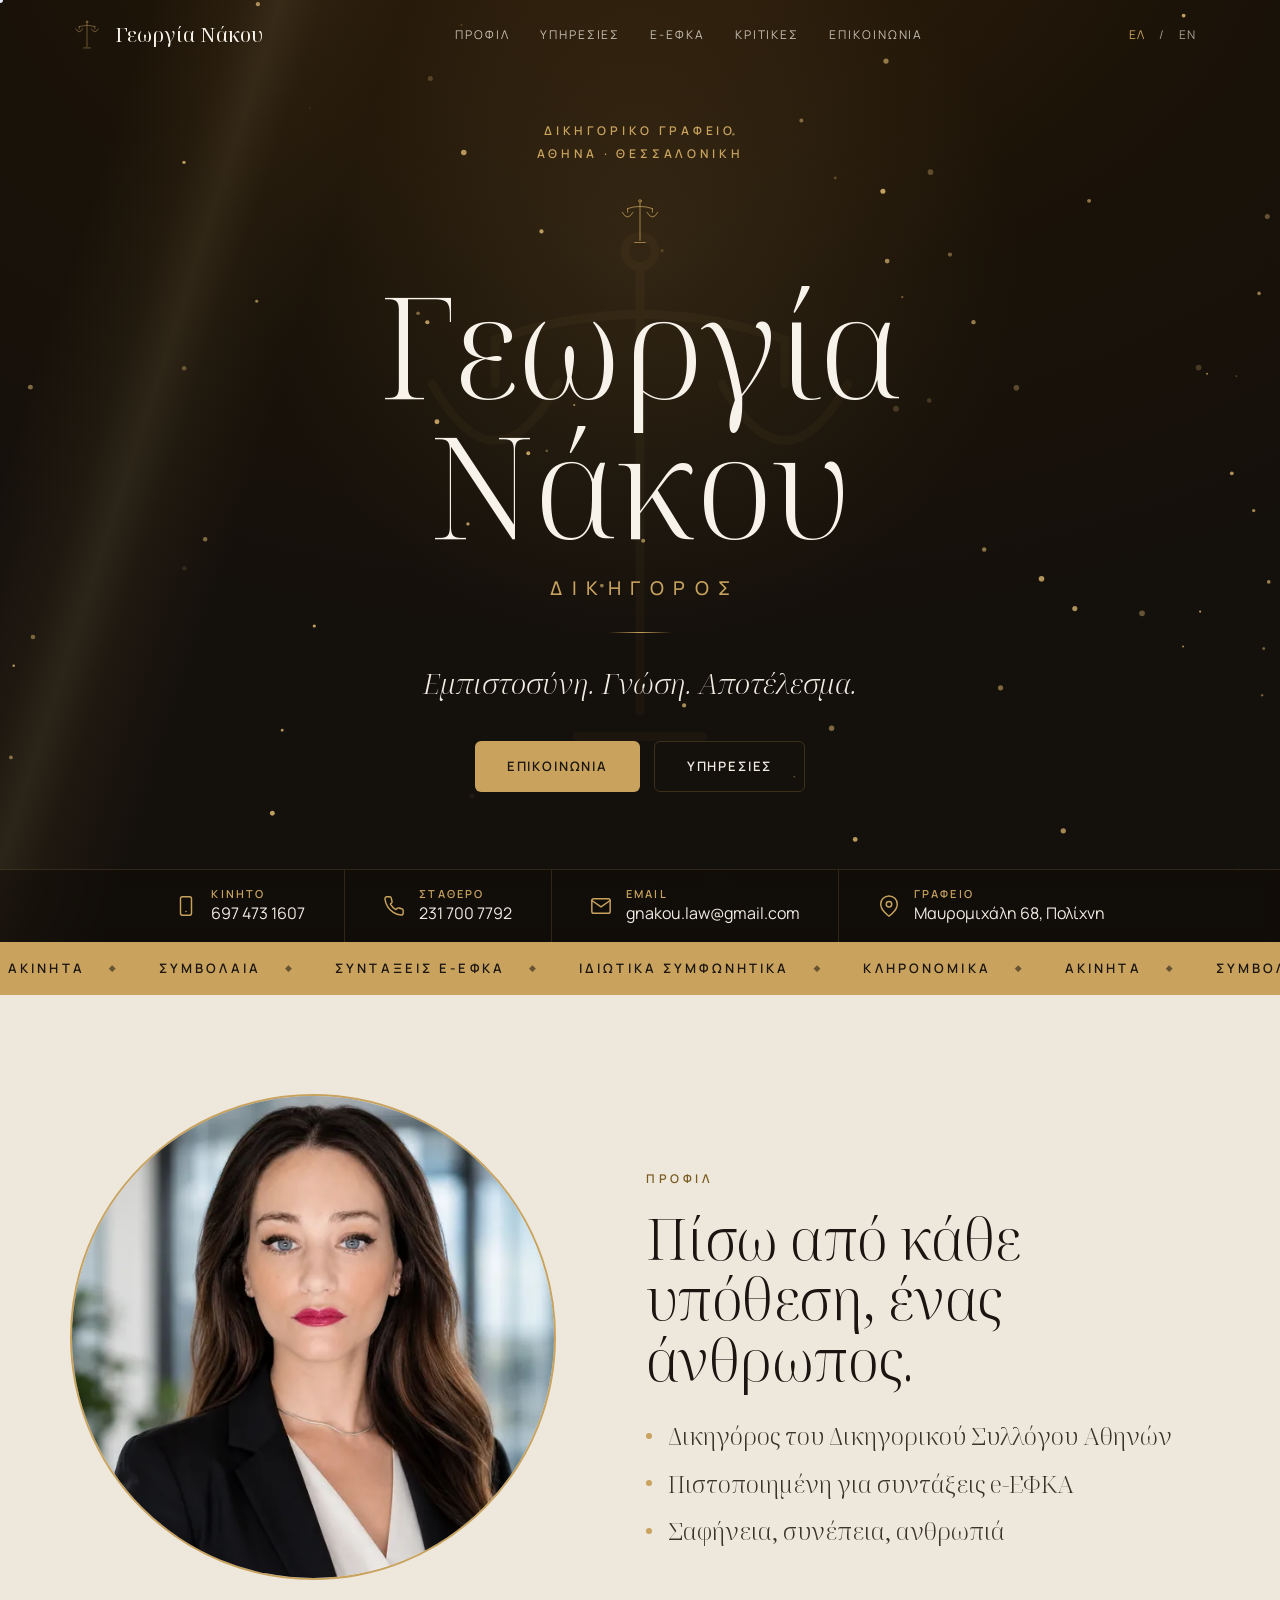
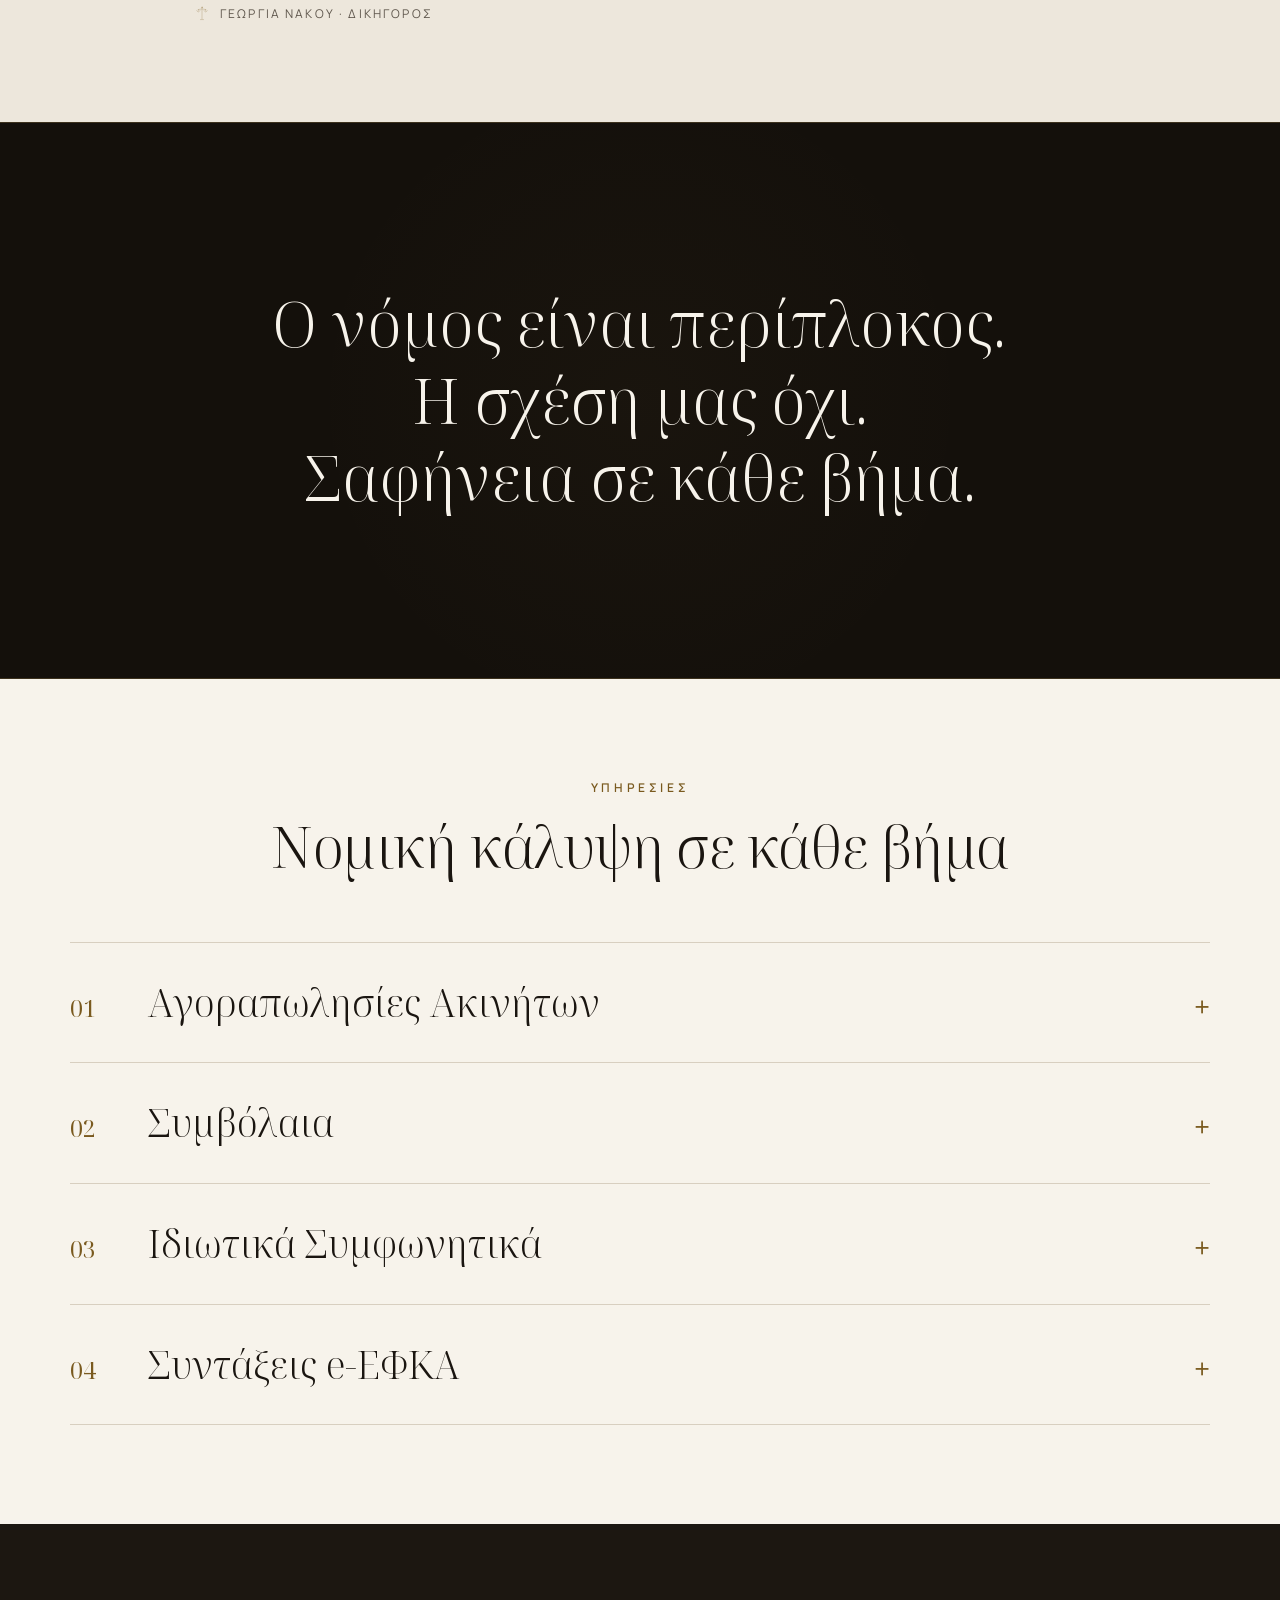
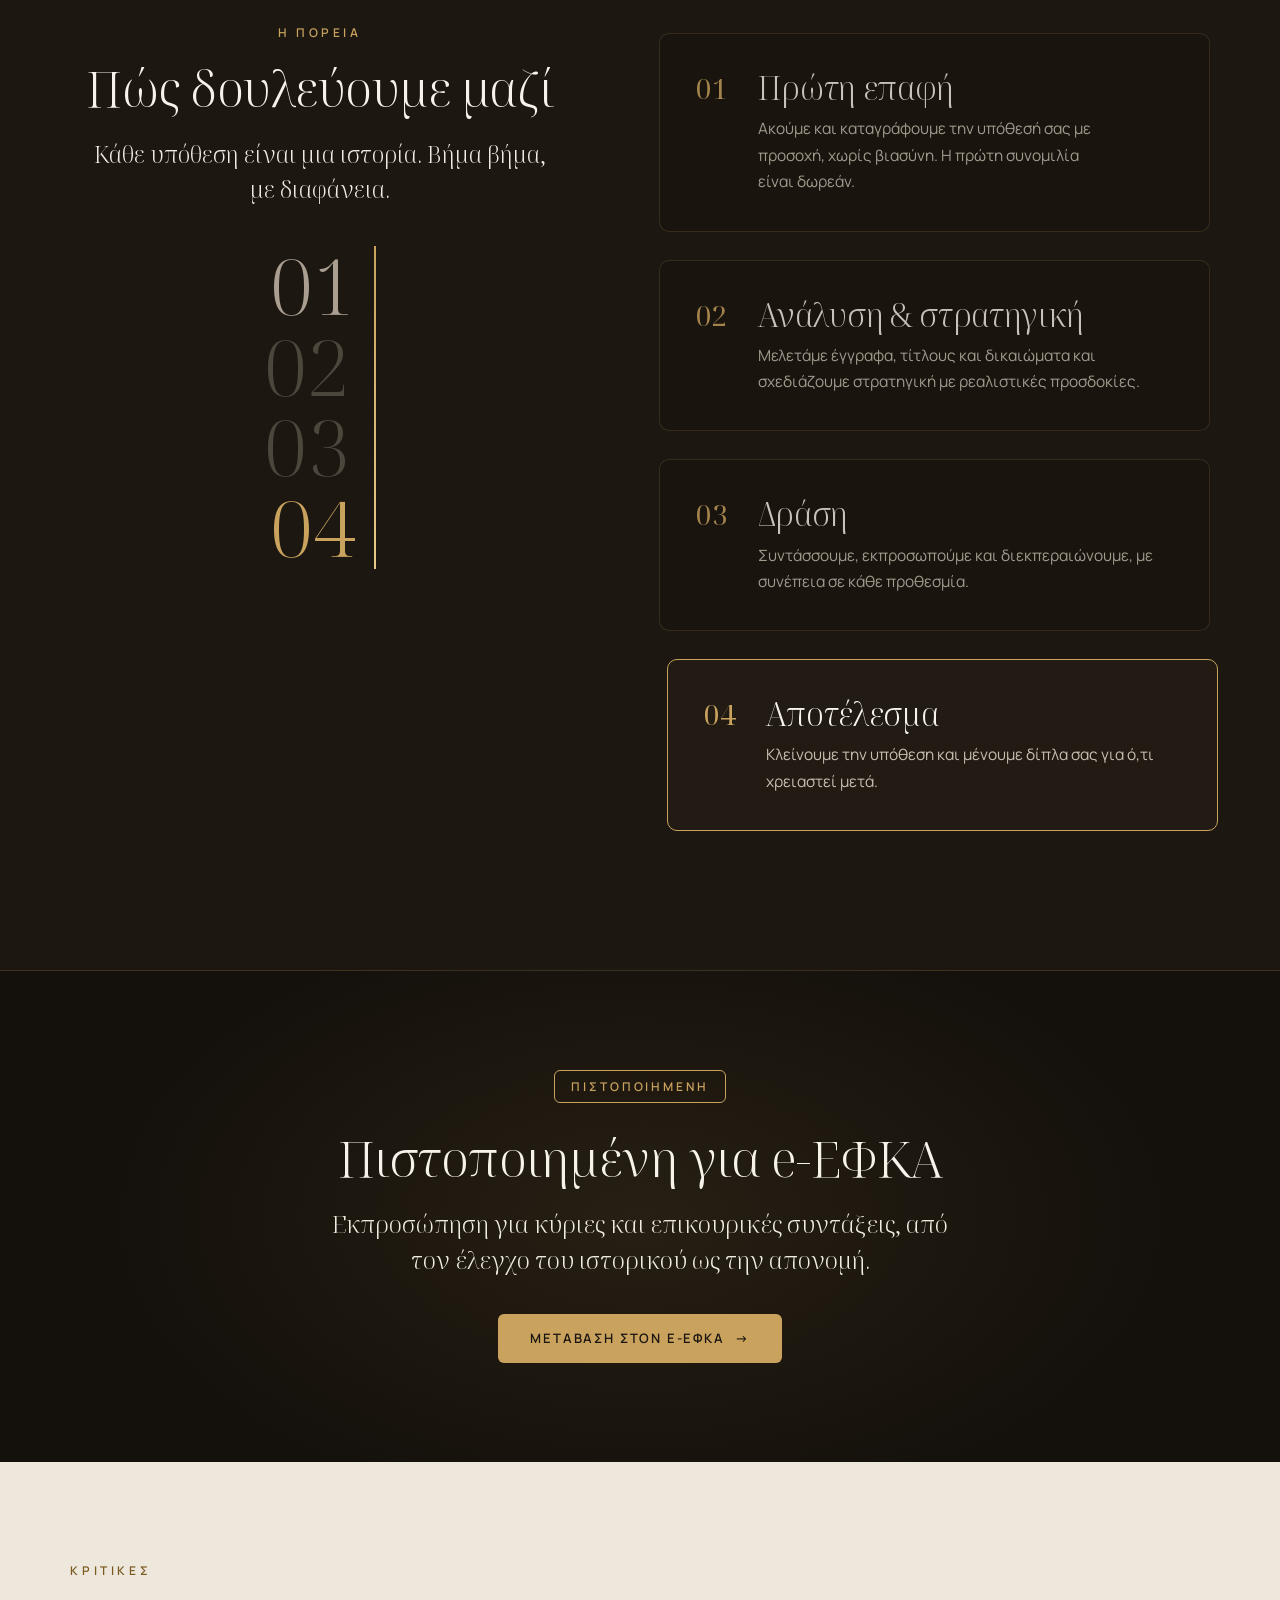
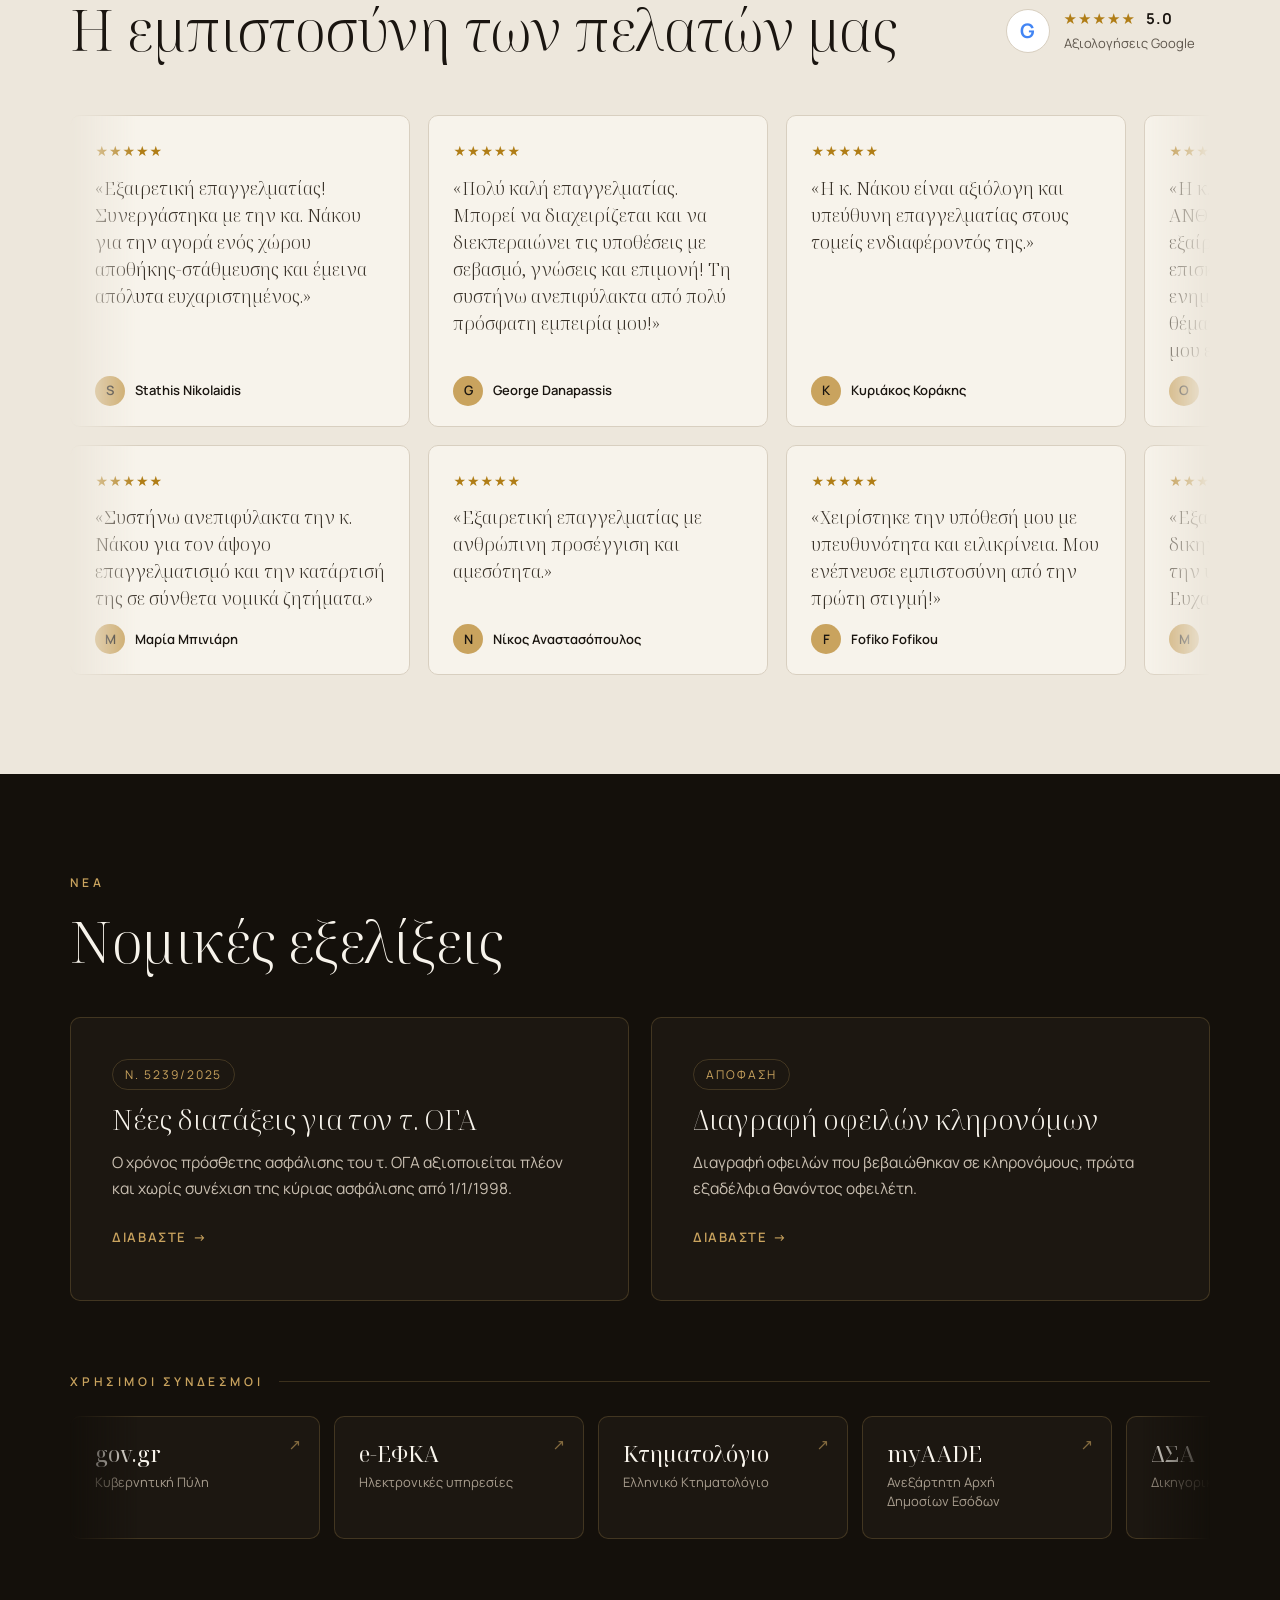
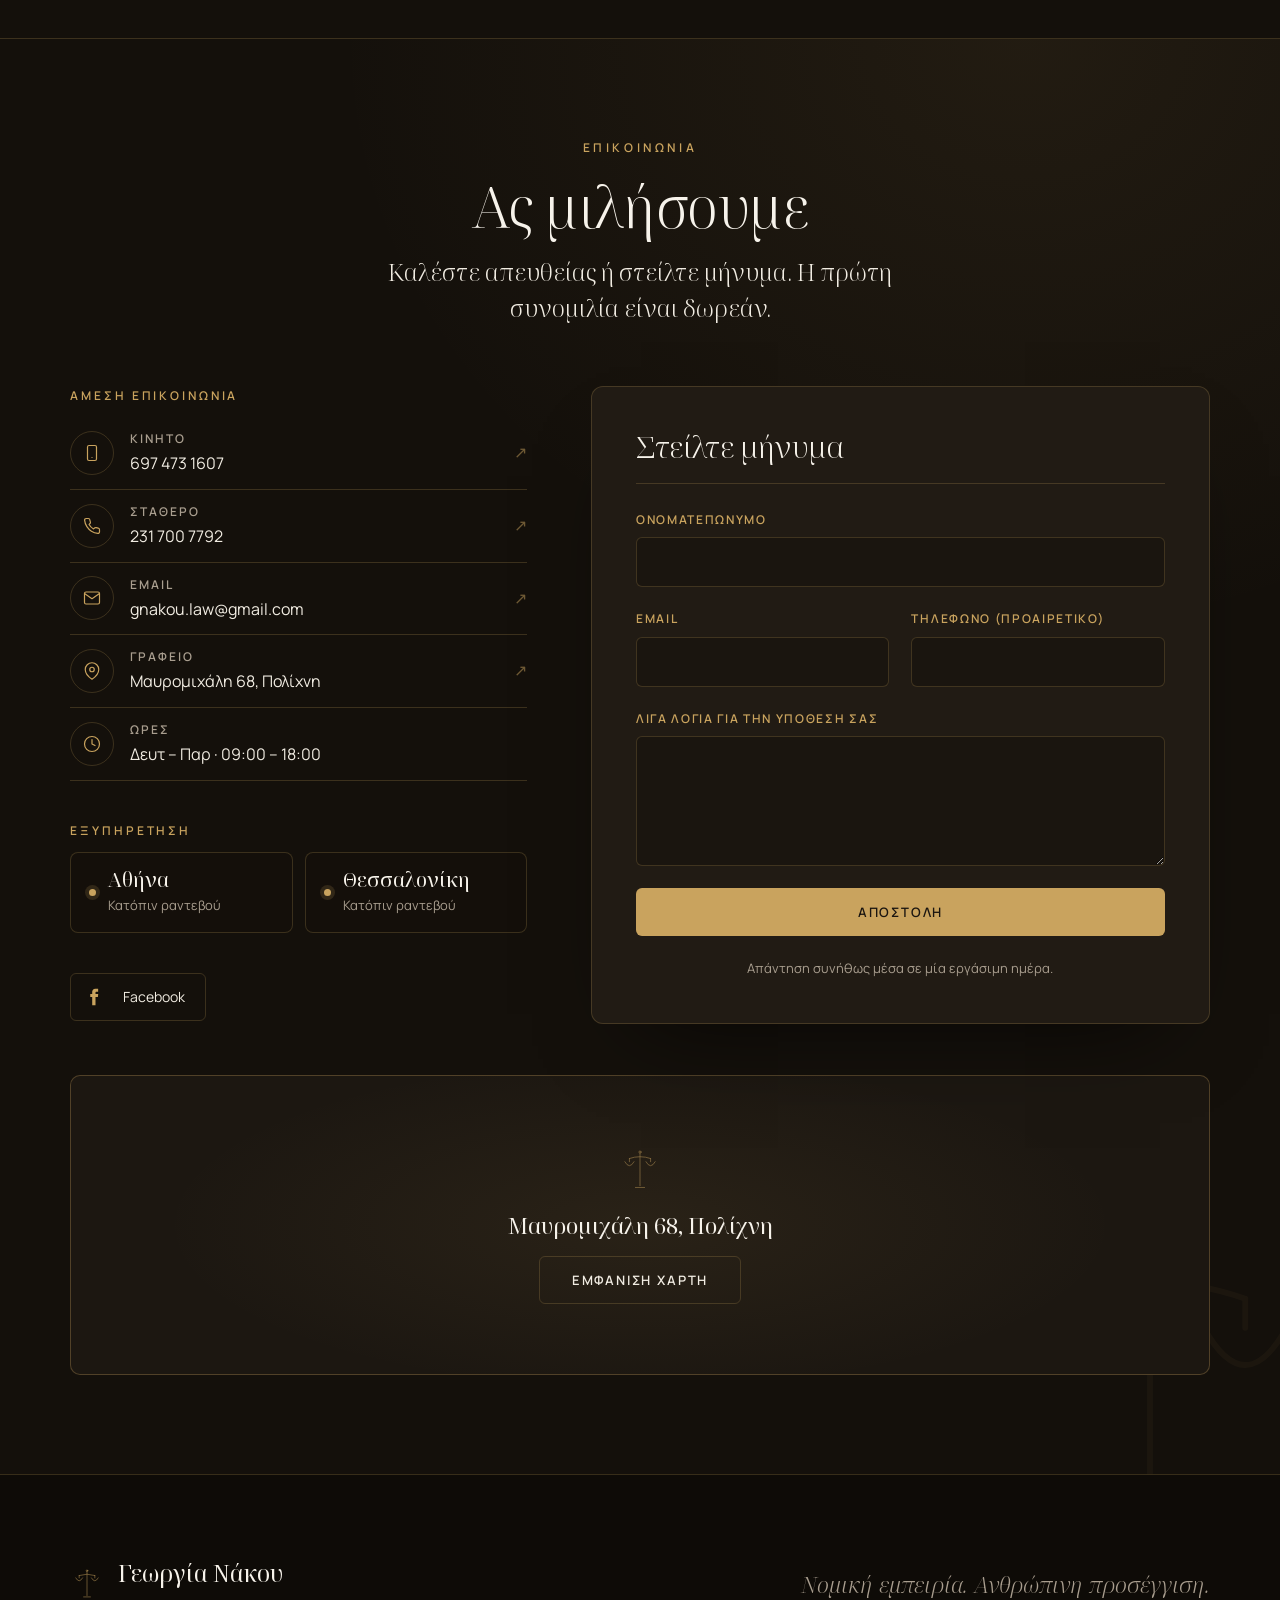
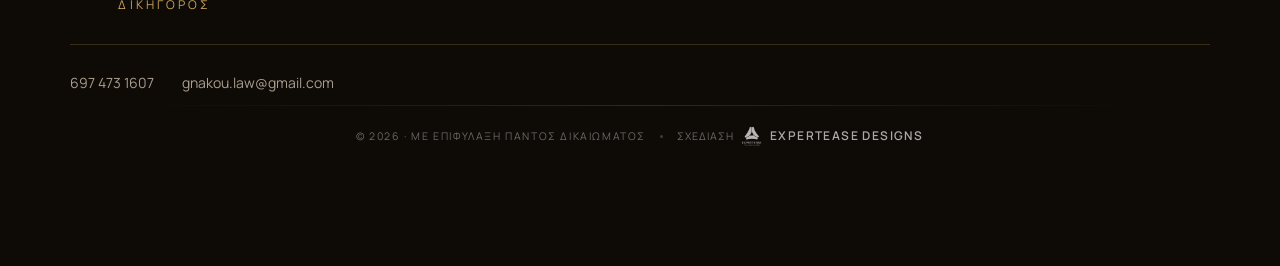
==== commit 8231ba58: "kritikes: +3 νεότερες κριτικές Google, πληρέστερη της Olga (39 από 43)" ====
--- a/index.html
+++ b/index.html
@@ -338,7 +338,7 @@
                 <span><span class="g-stars"><span aria-hidden="true">★★★★★</span> <b>5.0</b></span><span class="g-sub" data-i18n="reviews.sub">Αξιολογήσεις Google</span></span>
             </a>
         </div>
-        <div class="rev-rows" id="reviewRows"><div class="rev-rowwrap"><ul class="rev-track "><li class="rev-card"><p class="rev-stars" aria-hidden="true">★★★★★</p><blockquote class="rev-text">«<span data-i18n="rv.1">Η κ. Νάκου είναι πρωτίστως ΑΝΘΡΩΠΟΣ και στη συνέχεια εξαίρετη επαγγελματίας!</span>»</blockquote><p class="rev-foot"><span class="rev-av" aria-hidden="true">O</span><span class="rev-name" translate="no">Olga Olgagr</span></p></li><li class="rev-card"><p class="rev-stars" aria-hidden="true">★★★★★</p><blockquote class="rev-text">«<span data-i18n="rv.2">Σου θυμίζει ότι πίσω από το επάγγελμα υπάρχουν άνθρωποι. Από την πρώτη συνάντηση ένιωσα πως άκουγε.</span>»</blockquote><p class="rev-foot"><span class="rev-av" aria-hidden="true">S</span><span class="rev-name" translate="no">Sotiris Tseronis</span></p></li><li class="rev-card"><p class="rev-stars" aria-hidden="true">★★★★★</p><blockquote class="rev-text">«<span data-i18n="rv.3">Εξαιρετική και σαν δικηγόρος και σαν άνθρωπος. Σε κάνει να νιώθεις ασφάλεια με τις γνώσεις και τον επαγγελματισμό της.</span>»</blockquote><p class="rev-foot"><span class="rev-av" aria-hidden="true">P</span><span class="rev-name" translate="no">Psyrri Anthi</span></p></li><li class="rev-card"><p class="rev-stars" aria-hidden="true">★★★★★</p><blockquote class="rev-text">«<span data-i18n="rv.4">Σπάνια συναντάς επαγγελματίες που συνδυάζουν γνώση, συνέπεια και ανθρωπιά. Η κ. Νάκου είναι μία από αυτούς!</span>»</blockquote><p class="rev-foot"><span class="rev-av" aria-hidden="true">D</span><span class="rev-name" translate="no">Dimitra P.</span></p></li><li class="rev-card"><p class="rev-stars" aria-hidden="true">★★★★★</p><blockquote class="rev-text">«<span data-i18n="rv.5">Πολύ καταρτισμένη, ευγενική και πάντα διαθέσιμη. Έλυσα την υπόθεσή μου γρήγορα και με απόλυτη διαφάνεια.</span>»</blockquote><p class="rev-foot"><span class="rev-av" aria-hidden="true">D</span><span class="rev-name" translate="no">Dionysis Lytras</span></p></li><li class="rev-card"><p class="rev-stars" aria-hidden="true">★★★★★</p><blockquote class="rev-text">«<span data-i18n="rv.6">Άψογη επαγγελματίας αλλά πάνω από όλα Άνθρωπος, με ενσυναίσθηση και ηθική. Κάθε υπόθεση γίνεται προσωπική.</span>»</blockquote><p class="rev-foot"><span class="rev-av" aria-hidden="true">G</span><span class="rev-name" translate="no">Georgia Xatzinikolaou</span></p></li><li class="rev-card"><p class="rev-stars" aria-hidden="true">★★★★★</p><blockquote class="rev-text">«<span data-i18n="rv.7">Από την πρώτη στιγμή ενδιαφέρθηκε ειλικρινά. Μου εξήγησε τα πάντα απλά και κατανοητά.</span>»</blockquote><p class="rev-foot"><span class="rev-av" aria-hidden="true">Π</span><span class="rev-name" lang="el" translate="no">Παναγιώτης Κωστόπουλος</span></p></li><li class="rev-card"><p class="rev-stars" aria-hidden="true">★★★★★</p><blockquote class="rev-text">«<span data-i18n="rv.8">Εξαιρετική σαν δικηγόρος αλλά και σαν άνθρωπος. Πάντα πρόθυμη να βοηθήσει και να λύσει κάθε απορία.</span>»</blockquote><p class="rev-foot"><span class="rev-av" aria-hidden="true">M</span><span class="rev-name" translate="no">mary azoykh</span></p></li><li class="rev-card"><p class="rev-stars" aria-hidden="true">★★★★★</p><blockquote class="rev-text">«<span data-i18n="rv.9">Πέρα από την άρτια νομική κατάρτιση, ξεχώρισε για τον ανθρώπινο χαρακτήρα και τη στήριξή της.</span>»</blockquote><p class="rev-foot"><span class="rev-av" aria-hidden="true">M</span><span class="rev-name" translate="no">Marios Zervos</span></p></li><li class="rev-card"><p class="rev-stars" aria-hidden="true">★★★★★</p><blockquote class="rev-text">«<span data-i18n="rv.10">Επαγγελματίας, αξιόπιστη και αποτελεσματική! Τη συνιστώ ανεπιφύλακτα — γνώση και ήθος μαζί.</span>»</blockquote><p class="rev-foot"><span class="rev-av" aria-hidden="true">Γ</span><span class="rev-name" lang="el" translate="no">Γιάννης Χατζημήτσος</span></p></li><li class="rev-card"><p class="rev-stars" aria-hidden="true">★★★★★</p><blockquote class="rev-text">«<span data-i18n="rv.11">Επαγγελματίας με γνώση και αγάπη για το αντικείμενο. Η καλύτερη δικηγόρος και ένας υπέροχος άνθρωπος.</span>»</blockquote><p class="rev-foot"><span class="rev-av" aria-hidden="true">F</span><span class="rev-name" translate="no">f0t</span></p></li><li class="rev-card"><p class="rev-stars" aria-hidden="true">★★★★★</p><blockquote class="rev-text">«<span data-i18n="rv.12">Είχα την τύχη να συνεργαστώ επιτέλους με έναν επαγγελματία. Ευδιάθετη, υπομονετική και πάντα διαθέσιμη.</span>»</blockquote><p class="rev-foot"><span class="rev-av" aria-hidden="true">Φ</span><span class="rev-name" lang="el" translate="no">Φωτεινή Κωστοπούλου</span></p></li><li class="rev-card"><p class="rev-stars" aria-hidden="true">★★★★★</p><blockquote class="rev-text">«<span data-i18n="rv.13">Συνεργάστηκα για σοβαρή υπόθεση και έμεινα απόλυτα ικανοποιημένος. Προσέγγιση επαγγελματική, άμεση και αποτελεσματική.</span>»</blockquote><p class="rev-foot"><span class="rev-av" aria-hidden="true">K</span><span class="rev-name" translate="no">Kostas Kechagias</span></p></li><li class="rev-card"><p class="rev-stars" aria-hidden="true">★★★★★</p><blockquote class="rev-text">«<span data-i18n="rv.14">Εξαιρετική στον τομέα της. Άρτια καταρτισμένη και πάντα σε επικοινωνία για κάθε εξέλιξη.</span>»</blockquote><p class="rev-foot"><span class="rev-av" aria-hidden="true">Γ</span><span class="rev-name" lang="el" translate="no">Γιώργος Φουρλάς</span></p></li><li class="rev-card"><p class="rev-stars" aria-hidden="true">★★★★★</p><blockquote class="rev-text">«<span data-i18n="rv.15">Τυπική στα ραντεβού της, πρόθυμη να σε ακούσει και να σε καθοδηγήσει με τις σωστές συμβουλές. Άψογη.</span>»</blockquote><p class="rev-foot"><span class="rev-av" aria-hidden="true">A</span><span class="rev-name" translate="no">Antriana Gkika</span></p></li><li class="rev-card"><p class="rev-stars" aria-hidden="true">★★★★★</p><blockquote class="rev-text">«<span data-i18n="rv.16">Εξαιρετική δικηγόρος, καταρτισμένη και πρόθυμη να λύσει κάθε απορία. Εν ολίγοις άψογη επαγγελματίας.</span>»</blockquote><p class="rev-foot"><span class="rev-av" aria-hidden="true">E</span><span class="rev-name" translate="no">eleni al</span></p></li><li class="rev-card"><p class="rev-stars" aria-hidden="true">★★★★★</p><blockquote class="rev-text">«<span data-i18n="rv.17">Άψογη δικηγόρος! Κορυφαία στον τομέα της, με υπομονή και κατανόηση και πάντα δίπλα στον πελάτη!</span>»</blockquote><p class="rev-foot"><span class="rev-av" aria-hidden="true">D</span><span class="rev-name" translate="no">Dimitris Giagiwtis</span></p></li><li class="rev-card"><p class="rev-stars" aria-hidden="true">★★★★★</p><blockquote class="rev-text">«<span data-i18n="rv.18">Συστήνω ανεπιφύλακτα την κ. Νάκου για τον άψογο επαγγελματισμό και την κατάρτισή της σε σύνθετα νομικά ζητήματα.</span>»</blockquote><p class="rev-foot"><span class="rev-av" aria-hidden="true">Μ</span><span class="rev-name" lang="el" translate="no">Μαρία Μπινιάρη</span></p></li><li class="rev-card" aria-hidden="true"><p class="rev-stars" aria-hidden="true">★★★★★</p><blockquote class="rev-text">«<span data-i18n="rv.1">Η κ. Νάκου είναι πρωτίστως ΑΝΘΡΩΠΟΣ και στη συνέχεια εξαίρετη επαγγελματίας!</span>»</blockquote><p class="rev-foot"><span class="rev-av" aria-hidden="true">O</span><span class="rev-name" translate="no">Olga Olgagr</span></p></li><li class="rev-card" aria-hidden="true"><p class="rev-stars" aria-hidden="true">★★★★★</p><blockquote class="rev-text">«<span data-i18n="rv.2">Σου θυμίζει ότι πίσω από το επάγγελμα υπάρχουν άνθρωποι. Από την πρώτη συνάντηση ένιωσα πως άκουγε.</span>»</blockquote><p class="rev-foot"><span class="rev-av" aria-hidden="true">S</span><span class="rev-name" translate="no">Sotiris Tseronis</span></p></li><li class="rev-card" aria-hidden="true"><p class="rev-stars" aria-hidden="true">★★★★★</p><blockquote class="rev-text">«<span data-i18n="rv.3">Εξαιρετική και σαν δικηγόρος και σαν άνθρωπος. Σε κάνει να νιώθεις ασφάλεια με τις γνώσεις και τον επαγγελματισμό της.</span>»</blockquote><p class="rev-foot"><span class="rev-av" aria-hidden="true">P</span><span class="rev-name" translate="no">Psyrri Anthi</span></p></li><li class="rev-card" aria-hidden="true"><p class="rev-stars" aria-hidden="true">★★★★★</p><blockquote class="rev-text">«<span data-i18n="rv.4">Σπάνια συναντάς επαγγελματίες που συνδυάζουν γνώση, συνέπεια και ανθρωπιά. Η κ. Νάκου είναι μία από αυτούς!</span>»</blockquote><p class="rev-foot"><span class="rev-av" aria-hidden="true">D</span><span class="rev-name" translate="no">Dimitra P.</span></p></li><li class="rev-card" aria-hidden="true"><p class="rev-stars" aria-hidden="true">★★★★★</p><blockquote class="rev-text">«<span data-i18n="rv.5">Πολύ καταρτισμένη, ευγενική και πάντα διαθέσιμη. Έλυσα την υπόθεσή μου γρήγορα και με απόλυτη διαφάνεια.</span>»</blockquote><p class="rev-foot"><span class="rev-av" aria-hidden="true">D</span><span class="rev-name" translate="no">Dionysis Lytras</span></p></li><li class="rev-card" aria-hidden="true"><p class="rev-stars" aria-hidden="true">★★★★★</p><blockquote class="rev-text">«<span data-i18n="rv.6">Άψογη επαγγελματίας αλλά πάνω από όλα Άνθρωπος, με ενσυναίσθηση και ηθική. Κάθε υπόθεση γίνεται προσωπική.</span>»</blockquote><p class="rev-foot"><span class="rev-av" aria-hidden="true">G</span><span class="rev-name" translate="no">Georgia Xatzinikolaou</span></p></li><li class="rev-card" aria-hidden="true"><p class="rev-stars" aria-hidden="true">★★★★★</p><blockquote class="rev-text">«<span data-i18n="rv.7">Από την πρώτη στιγμή ενδιαφέρθηκε ειλικρινά. Μου εξήγησε τα πάντα απλά και κατανοητά.</span>»</blockquote><p class="rev-foot"><span class="rev-av" aria-hidden="true">Π</span><span class="rev-name" lang="el" translate="no">Παναγιώτης Κωστόπουλος</span></p></li><li class="rev-card" aria-hidden="true"><p class="rev-stars" aria-hidden="true">★★★★★</p><blockquote class="rev-text">«<span data-i18n="rv.8">Εξαιρετική σαν δικηγόρος αλλά και σαν άνθρωπος. Πάντα πρόθυμη να βοηθήσει και να λύσει κάθε απορία.</span>»</blockquote><p class="rev-foot"><span class="rev-av" aria-hidden="true">M</span><span class="rev-name" translate="no">mary azoykh</span></p></li><li class="rev-card" aria-hidden="true"><p class="rev-stars" aria-hidden="true">★★★★★</p><blockquote class="rev-text">«<span data-i18n="rv.9">Πέρα από την άρτια νομική κατάρτιση, ξεχώρισε για τον ανθρώπινο χαρακτήρα και τη στήριξή της.</span>»</blockquote><p class="rev-foot"><span class="rev-av" aria-hidden="true">M</span><span class="rev-name" translate="no">Marios Zervos</span></p></li><li class="rev-card" aria-hidden="true"><p class="rev-stars" aria-hidden="true">★★★★★</p><blockquote class="rev-text">«<span data-i18n="rv.10">Επαγγελματίας, αξιόπιστη και αποτελεσματική! Τη συνιστώ ανεπιφύλακτα — γνώση και ήθος μαζί.</span>»</blockquote><p class="rev-foot"><span class="rev-av" aria-hidden="true">Γ</span><span class="rev-name" lang="el" translate="no">Γιάννης Χατζημήτσος</span></p></li><li class="rev-card" aria-hidden="true"><p class="rev-stars" aria-hidden="true">★★★★★</p><blockquote class="rev-text">«<span data-i18n="rv.11">Επαγγελματίας με γνώση και αγάπη για το αντικείμενο. Η καλύτερη δικηγόρος και ένας υπέροχος άνθρωπος.</span>»</blockquote><p class="rev-foot"><span class="rev-av" aria-hidden="true">F</span><span class="rev-name" translate="no">f0t</span></p></li><li class="rev-card" aria-hidden="true"><p class="rev-stars" aria-hidden="true">★★★★★</p><blockquote class="rev-text">«<span data-i18n="rv.12">Είχα την τύχη να συνεργαστώ επιτέλους με έναν επαγγελματία. Ευδιάθετη, υπομονετική και πάντα διαθέσιμη.</span>»</blockquote><p class="rev-foot"><span class="rev-av" aria-hidden="true">Φ</span><span class="rev-name" lang="el" translate="no">Φωτεινή Κωστοπούλου</span></p></li><li class="rev-card" aria-hidden="true"><p class="rev-stars" aria-hidden="true">★★★★★</p><blockquote class="rev-text">«<span data-i18n="rv.13">Συνεργάστηκα για σοβαρή υπόθεση και έμεινα απόλυτα ικανοποιημένος. Προσέγγιση επαγγελματική, άμεση και αποτελεσματική.</span>»</blockquote><p class="rev-foot"><span class="rev-av" aria-hidden="true">K</span><span class="rev-name" translate="no">Kostas Kechagias</span></p></li><li class="rev-card" aria-hidden="true"><p class="rev-stars" aria-hidden="true">★★★★★</p><blockquote class="rev-text">«<span data-i18n="rv.14">Εξαιρετική στον τομέα της. Άρτια καταρτισμένη και πάντα σε επικοινωνία για κάθε εξέλιξη.</span>»</blockquote><p class="rev-foot"><span class="rev-av" aria-hidden="true">Γ</span><span class="rev-name" lang="el" translate="no">Γιώργος Φουρλάς</span></p></li><li class="rev-card" aria-hidden="true"><p class="rev-stars" aria-hidden="true">★★★★★</p><blockquote class="rev-text">«<span data-i18n="rv.15">Τυπική στα ραντεβού της, πρόθυμη να σε ακούσει και να σε καθοδηγήσει με τις σωστές συμβουλές. Άψογη.</span>»</blockquote><p class="rev-foot"><span class="rev-av" aria-hidden="true">A</span><span class="rev-name" translate="no">Antriana Gkika</span></p></li><li class="rev-card" aria-hidden="true"><p class="rev-stars" aria-hidden="true">★★★★★</p><blockquote class="rev-text">«<span data-i18n="rv.16">Εξαιρετική δικηγόρος, καταρτισμένη και πρόθυμη να λύσει κάθε απορία. Εν ολίγοις άψογη επαγγελματίας.</span>»</blockquote><p class="rev-foot"><span class="rev-av" aria-hidden="true">E</span><span class="rev-name" translate="no">eleni al</span></p></li><li class="rev-card" aria-hidden="true"><p class="rev-stars" aria-hidden="true">★★★★★</p><blockquote class="rev-text">«<span data-i18n="rv.17">Άψογη δικηγόρος! Κορυφαία στον τομέα της, με υπομονή και κατανόηση και πάντα δίπλα στον πελάτη!</span>»</blockquote><p class="rev-foot"><span class="rev-av" aria-hidden="true">D</span><span class="rev-name" translate="no">Dimitris Giagiwtis</span></p></li><li class="rev-card" aria-hidden="true"><p class="rev-stars" aria-hidden="true">★★★★★</p><blockquote class="rev-text">«<span data-i18n="rv.18">Συστήνω ανεπιφύλακτα την κ. Νάκου για τον άψογο επαγγελματισμό και την κατάρτισή της σε σύνθετα νομικά ζητήματα.</span>»</blockquote><p class="rev-foot"><span class="rev-av" aria-hidden="true">Μ</span><span class="rev-name" lang="el" translate="no">Μαρία Μπινιάρη</span></p></li></ul></div><div class="rev-rowwrap"><ul class="rev-track rev"><li class="rev-card"><p class="rev-stars" aria-hidden="true">★★★★★</p><blockquote class="rev-text">«<span data-i18n="rv.19">Εξαιρετική επαγγελματίας με ανθρώπινη προσέγγιση και αμεσότητα.</span>»</blockquote><p class="rev-foot"><span class="rev-av" aria-hidden="true">Ν</span><span class="rev-name" lang="el" translate="no">Νίκος Αναστασόπουλος</span></p></li><li class="rev-card"><p class="rev-stars" aria-hidden="true">★★★★★</p><blockquote class="rev-text">«<span data-i18n="rv.20">Χειρίστηκε την υπόθεσή μου με υπευθυνότητα και ειλικρίνεια. Μου ενέπνευσε εμπιστοσύνη από την πρώτη στιγμή!</span>»</blockquote><p class="rev-foot"><span class="rev-av" aria-hidden="true">F</span><span class="rev-name" translate="no">Fofiko Fofikou</span></p></li><li class="rev-card"><p class="rev-stars" aria-hidden="true">★★★★★</p><blockquote class="rev-text">«<span data-i18n="rv.21">Εξαιρετική και κατατοπιστική δικηγόρος. Διεκπεραίωσε αμέσως την υπόθεση που της αναθέσαμε. Ευχαριστούμε!</span>»</blockquote><p class="rev-foot"><span class="rev-av" aria-hidden="true">Μ</span><span class="rev-name" lang="el" translate="no">Μιλτιάδης Τσαλκιτζής</span></p></li><li class="rev-card"><p class="rev-stars" aria-hidden="true">★★★★★</p><blockquote class="rev-text">«<span data-i18n="rv.22">Μου έλυσε κάθε απορία και δεν με ταλαιπώρησε καθόλου. Φανταστική εξυπηρέτηση, ευχαριστούμε πολύ!</span>»</blockquote><p class="rev-foot"><span class="rev-av" aria-hidden="true">Θ</span><span class="rev-name" lang="el" translate="no">Θεοδώρα Κετάνη</span></p></li><li class="rev-card"><p class="rev-stars" aria-hidden="true">★★★★★</p><blockquote class="rev-text">«<span data-i18n="rv.23">Άριστη εξυπηρέτηση με πολύ επαγγελματισμό και γνώση πάνω στο αντικείμενο, και πάνω από όλα με ανθρωπιά.</span>»</blockquote><p class="rev-foot"><span class="rev-av" aria-hidden="true">K</span><span class="rev-name" translate="no">kiki vag</span></p></li><li class="rev-card"><p class="rev-stars" aria-hidden="true">★★★★★</p><blockquote class="rev-text">«<span data-i18n="rv.24">Εξαιρετική δικηγόρος! Άψογη στη δουλειά της και πάντα τυπική στα ραντεβού της. Υπεύθυνη και με άμεση ανταπόκριση.</span>»</blockquote><p class="rev-foot"><span class="rev-av" aria-hidden="true">A</span><span class="rev-name" translate="no">A-KAPA</span></p></li><li class="rev-card"><p class="rev-stars" aria-hidden="true">★★★★★</p><blockquote class="rev-text">«<span data-i18n="rv.25">Εξαιρετική επαγγελματίας αλλά και άνθρωπος με ενσυναίσθηση.</span>»</blockquote><p class="rev-foot"><span class="rev-av" aria-hidden="true">E</span><span class="rev-name" translate="no">Eleni Stonikou</span></p></li><li class="rev-card"><p class="rev-stars" aria-hidden="true">★★★★★</p><blockquote class="rev-text">«<span data-i18n="rv.26">Εξαιρετική και με απίστευτο εύρος νομικών γνώσεων.</span>»</blockquote><p class="rev-foot"><span class="rev-av" aria-hidden="true">V</span><span class="rev-name" translate="no">Vasilis Michopoulos</span></p></li><li class="rev-card"><p class="rev-stars" aria-hidden="true">★★★★★</p><blockquote class="rev-text">«<span data-i18n="rv.27">Με βοήθησε με υπευθυνότητα, συνέπεια και πραγματικό ενδιαφέρον. Από την πρώτη στιγμή έδειξε βαθιά γνώση.</span>»</blockquote><p class="rev-foot"><span class="rev-av" aria-hidden="true">G</span><span class="rev-name" translate="no">Georgia Rentzou</span></p></li><li class="rev-card"><p class="rev-stars" aria-hidden="true">★★★★★</p><blockquote class="rev-text">«<span data-i18n="rv.28">Ξέρει ακριβώς πώς να σε συμβουλέψει προς τη σωστή κατεύθυνση. Αν μπορούσα θα έβαζα 10 αστέρια!</span>»</blockquote><p class="rev-foot"><span class="rev-av" aria-hidden="true">E</span><span class="rev-name" translate="no">Evanggelia Danapasi</span></p></li><li class="rev-card"><p class="rev-stars" aria-hidden="true">★★★★★</p><blockquote class="rev-text">«<span data-i18n="rv.29">Ευτυχώς η γειτονιά μας έχει τέτοιο δικηγόρο!</span>»</blockquote><p class="rev-foot"><span class="rev-av" aria-hidden="true">M</span><span class="rev-name" translate="no">Mpetso Mpetso</span></p></li><li class="rev-card"><p class="rev-stars" aria-hidden="true">★★★★★</p><blockquote class="rev-text">«<span data-i18n="rv.30">Εξαιρετική δικηγόρος, απίστευτος άνθρωπος!</span>»</blockquote><p class="rev-foot"><span class="rev-av" aria-hidden="true">F</span><span class="rev-name" translate="no">Fay Bet</span></p></li><li class="rev-card"><p class="rev-stars" aria-hidden="true">★★★★★</p><blockquote class="rev-text">«<span data-i18n="rv.31">Καταρτισμένη, έτοιμη να σου λύσει κάθε απορία. Την συστήνω ανεπιφύλακτα!</span>»</blockquote><p class="rev-foot"><span class="rev-av" aria-hidden="true">B</span><span class="rev-name" translate="no">Bariemai Pouzw</span></p></li><li class="rev-card"><p class="rev-stars" aria-hidden="true">★★★★★</p><blockquote class="rev-text">«<span data-i18n="rv.32">Εξαιρετική επαγγελματίας με εμπειρία!</span>»</blockquote><p class="rev-foot"><span class="rev-av" aria-hidden="true">E</span><span class="rev-name" translate="no">efstathia azouki</span></p></li><li class="rev-card"><p class="rev-stars" aria-hidden="true">★★★★★</p><blockquote class="rev-text">«<span data-i18n="rv.33">Άψογη επαγγελματίας! Δίπλα μας σε όλα! Ευχαριστούμε πολύ!</span>»</blockquote><p class="rev-foot"><span class="rev-av" aria-hidden="true">E</span><span class="rev-name" translate="no">eirini pavlidou</span></p></li><li class="rev-card"><p class="rev-stars" aria-hidden="true">★★★★★</p><blockquote class="rev-text">«<span data-i18n="rv.34">Άμεση και άψογη εξυπηρέτηση! Το συστήνω!</span>»</blockquote><p class="rev-foot"><span class="rev-av" aria-hidden="true">Δ</span><span class="rev-name" lang="el" translate="no">Δέσποινα Θεοφανίδου</span></p></li><li class="rev-card"><p class="rev-stars" aria-hidden="true">★★★★★</p><blockquote class="rev-text">«<span data-i18n="rv.35">Απίστευτη επαγγελματίας! Ξεχωρίζει για τις γνώσεις της, που με μεγάλη υπομονή κάνει κατανοητές.</span>»</blockquote><p class="rev-foot"><span class="rev-av" aria-hidden="true">Α</span><span class="rev-name" lang="el" translate="no">Αθηνά Κιοσέογλου</span></p></li><li class="rev-card"><p class="rev-stars" aria-hidden="true">★★★★★</p><blockquote class="rev-text">«<span data-i18n="rv.36">Μετά από κακή πρώτη εμπειρία με άλλον δικηγόρο, η κ. Νάκου ανέλαβε υπεύθυνα την υπόθεση αγοράς του ακινήτου μας.</span>»</blockquote><p class="rev-foot"><span class="rev-av" aria-hidden="true">Ν</span><span class="rev-name" lang="el" translate="no">Νικόλαος Αζ.</span></p></li><li class="rev-card" aria-hidden="true"><p class="rev-stars" aria-hidden="true">★★★★★</p><blockquote class="rev-text">«<span data-i18n="rv.19">Εξαιρετική επαγγελματίας με ανθρώπινη προσέγγιση και αμεσότητα.</span>»</blockquote><p class="rev-foot"><span class="rev-av" aria-hidden="true">Ν</span><span class="rev-name" lang="el" translate="no">Νίκος Αναστασόπουλος</span></p></li><li class="rev-card" aria-hidden="true"><p class="rev-stars" aria-hidden="true">★★★★★</p><blockquote class="rev-text">«<span data-i18n="rv.20">Χειρίστηκε την υπόθεσή μου με υπευθυνότητα και ειλικρίνεια. Μου ενέπνευσε εμπιστοσύνη από την πρώτη στιγμή!</span>»</blockquote><p class="rev-foot"><span class="rev-av" aria-hidden="true">F</span><span class="rev-name" translate="no">Fofiko Fofikou</span></p></li><li class="rev-card" aria-hidden="true"><p class="rev-stars" aria-hidden="true">★★★★★</p><blockquote class="rev-text">«<span data-i18n="rv.21">Εξαιρετική και κατατοπιστική δικηγόρος. Διεκπεραίωσε αμέσως την υπόθεση που της αναθέσαμε. Ευχαριστούμε!</span>»</blockquote><p class="rev-foot"><span class="rev-av" aria-hidden="true">Μ</span><span class="rev-name" lang="el" translate="no">Μιλτιάδης Τσαλκιτζής</span></p></li><li class="rev-card" aria-hidden="true"><p class="rev-stars" aria-hidden="true">★★★★★</p><blockquote class="rev-text">«<span data-i18n="rv.22">Μου έλυσε κάθε απορία και δεν με ταλαιπώρησε καθόλου. Φανταστική εξυπηρέτηση, ευχαριστούμε πολύ!</span>»</blockquote><p class="rev-foot"><span class="rev-av" aria-hidden="true">Θ</span><span class="rev-name" lang="el" translate="no">Θεοδώρα Κετάνη</span></p></li><li class="rev-card" aria-hidden="true"><p class="rev-stars" aria-hidden="true">★★★★★</p><blockquote class="rev-text">«<span data-i18n="rv.23">Άριστη εξυπηρέτηση με πολύ επαγγελματισμό και γνώση πάνω στο αντικείμενο, και πάνω από όλα με ανθρωπιά.</span>»</blockquote><p class="rev-foot"><span class="rev-av" aria-hidden="true">K</span><span class="rev-name" translate="no">kiki vag</span></p></li><li class="rev-card" aria-hidden="true"><p class="rev-stars" aria-hidden="true">★★★★★</p><blockquote class="rev-text">«<span data-i18n="rv.24">Εξαιρετική δικηγόρος! Άψογη στη δουλειά της και πάντα τυπική στα ραντεβού της. Υπεύθυνη και με άμεση ανταπόκριση.</span>»</blockquote><p class="rev-foot"><span class="rev-av" aria-hidden="true">A</span><span class="rev-name" translate="no">A-KAPA</span></p></li><li class="rev-card" aria-hidden="true"><p class="rev-stars" aria-hidden="true">★★★★★</p><blockquote class="rev-text">«<span data-i18n="rv.25">Εξαιρετική επαγγελματίας αλλά και άνθρωπος με ενσυναίσθηση.</span>»</blockquote><p class="rev-foot"><span class="rev-av" aria-hidden="true">E</span><span class="rev-name" translate="no">Eleni Stonikou</span></p></li><li class="rev-card" aria-hidden="true"><p class="rev-stars" aria-hidden="true">★★★★★</p><blockquote class="rev-text">«<span data-i18n="rv.26">Εξαιρετική και με απίστευτο εύρος νομικών γνώσεων.</span>»</blockquote><p class="rev-foot"><span class="rev-av" aria-hidden="true">V</span><span class="rev-name" translate="no">Vasilis Michopoulos</span></p></li><li class="rev-card" aria-hidden="true"><p class="rev-stars" aria-hidden="true">★★★★★</p><blockquote class="rev-text">«<span data-i18n="rv.27">Με βοήθησε με υπευθυνότητα, συνέπεια και πραγματικό ενδιαφέρον. Από την πρώτη στιγμή έδειξε βαθιά γνώση.</span>»</blockquote><p class="rev-foot"><span class="rev-av" aria-hidden="true">G</span><span class="rev-name" translate="no">Georgia Rentzou</span></p></li><li class="rev-card" aria-hidden="true"><p class="rev-stars" aria-hidden="true">★★★★★</p><blockquote class="rev-text">«<span data-i18n="rv.28">Ξέρει ακριβώς πώς να σε συμβουλέψει προς τη σωστή κατεύθυνση. Αν μπορούσα θα έβαζα 10 αστέρια!</span>»</blockquote><p class="rev-foot"><span class="rev-av" aria-hidden="true">E</span><span class="rev-name" translate="no">Evanggelia Danapasi</span></p></li><li class="rev-card" aria-hidden="true"><p class="rev-stars" aria-hidden="true">★★★★★</p><blockquote class="rev-text">«<span data-i18n="rv.29">Ευτυχώς η γειτονιά μας έχει τέτοιο δικηγόρο!</span>»</blockquote><p class="rev-foot"><span class="rev-av" aria-hidden="true">M</span><span class="rev-name" translate="no">Mpetso Mpetso</span></p></li><li class="rev-card" aria-hidden="true"><p class="rev-stars" aria-hidden="true">★★★★★</p><blockquote class="rev-text">«<span data-i18n="rv.30">Εξαιρετική δικηγόρος, απίστευτος άνθρωπος!</span>»</blockquote><p class="rev-foot"><span class="rev-av" aria-hidden="true">F</span><span class="rev-name" translate="no">Fay Bet</span></p></li><li class="rev-card" aria-hidden="true"><p class="rev-stars" aria-hidden="true">★★★★★</p><blockquote class="rev-text">«<span data-i18n="rv.31">Καταρτισμένη, έτοιμη να σου λύσει κάθε απορία. Την συστήνω ανεπιφύλακτα!</span>»</blockquote><p class="rev-foot"><span class="rev-av" aria-hidden="true">B</span><span class="rev-name" translate="no">Bariemai Pouzw</span></p></li><li class="rev-card" aria-hidden="true"><p class="rev-stars" aria-hidden="true">★★★★★</p><blockquote class="rev-text">«<span data-i18n="rv.32">Εξαιρετική επαγγελματίας με εμπειρία!</span>»</blockquote><p class="rev-foot"><span class="rev-av" aria-hidden="true">E</span><span class="rev-name" translate="no">efstathia azouki</span></p></li><li class="rev-card" aria-hidden="true"><p class="rev-stars" aria-hidden="true">★★★★★</p><blockquote class="rev-text">«<span data-i18n="rv.33">Άψογη επαγγελματίας! Δίπλα μας σε όλα! Ευχαριστούμε πολύ!</span>»</blockquote><p class="rev-foot"><span class="rev-av" aria-hidden="true">E</span><span class="rev-name" translate="no">eirini pavlidou</span></p></li><li class="rev-card" aria-hidden="true"><p class="rev-stars" aria-hidden="true">★★★★★</p><blockquote class="rev-text">«<span data-i18n="rv.34">Άμεση και άψογη εξυπηρέτηση! Το συστήνω!</span>»</blockquote><p class="rev-foot"><span class="rev-av" aria-hidden="true">Δ</span><span class="rev-name" lang="el" translate="no">Δέσποινα Θεοφανίδου</span></p></li><li class="rev-card" aria-hidden="true"><p class="rev-stars" aria-hidden="true">★★★★★</p><blockquote class="rev-text">«<span data-i18n="rv.35">Απίστευτη επαγγελματίας! Ξεχωρίζει για τις γνώσεις της, που με μεγάλη υπομονή κάνει κατανοητές.</span>»</blockquote><p class="rev-foot"><span class="rev-av" aria-hidden="true">Α</span><span class="rev-name" lang="el" translate="no">Αθηνά Κιοσέογλου</span></p></li><li class="rev-card" aria-hidden="true"><p class="rev-stars" aria-hidden="true">★★★★★</p><blockquote class="rev-text">«<span data-i18n="rv.36">Μετά από κακή πρώτη εμπειρία με άλλον δικηγόρο, η κ. Νάκου ανέλαβε υπεύθυνα την υπόθεση αγοράς του ακινήτου μας.</span>»</blockquote><p class="rev-foot"><span class="rev-av" aria-hidden="true">Ν</span><span class="rev-name" lang="el" translate="no">Νικόλαος Αζ.</span></p></li></ul></div></div>
+        <div class="rev-rows" id="reviewRows"><div class="rev-rowwrap"><ul class="rev-track "><li class="rev-card"><p class="rev-stars" aria-hidden="true">★★★★★</p><blockquote class="rev-text">«<span data-i18n="rv.1">Εξαιρετική επαγγελματίας! Συνεργάστηκα με την κα. Νάκου για την αγορά ενός χώρου αποθήκης-στάθμευσης και έμεινα απόλυτα ευχαριστημένος.</span>»</blockquote><p class="rev-foot"><span class="rev-av" aria-hidden="true">S</span><span class="rev-name" translate="no">Stathis Nikolaidis</span></p></li><li class="rev-card"><p class="rev-stars" aria-hidden="true">★★★★★</p><blockquote class="rev-text">«<span data-i18n="rv.2">Πολύ καλή επαγγελματίας. Μπορεί να διαχειρίζεται και να διεκπεραιώνει τις υποθέσεις με σεβασμό, γνώσεις και επιμονή! Τη συστήνω ανεπιφύλακτα από πολύ πρόσφατη εμπειρία μου!</span>»</blockquote><p class="rev-foot"><span class="rev-av" aria-hidden="true">G</span><span class="rev-name" translate="no">George Danapassis</span></p></li><li class="rev-card"><p class="rev-stars" aria-hidden="true">★★★★★</p><blockquote class="rev-text">«<span data-i18n="rv.3">Η κ. Νάκου είναι αξιόλογη και υπεύθυνη επαγγελματίας στους τομείς ενδιαφέροντός της.</span>»</blockquote><p class="rev-foot"><span class="rev-av" aria-hidden="true">Κ</span><span class="rev-name" lang="el" translate="no">Κυριάκος Κοράκης</span></p></li><li class="rev-card"><p class="rev-stars" aria-hidden="true">★★★★★</p><blockquote class="rev-text">«<span data-i18n="rv.4">Η κ. Νάκου είναι πρωτίστως ΑΝΘΡΩΠΟΣ και στη συνέχεια εξαίρετη επαγγελματίας! Την επισκέφθηκα προκειμένου να ενημερωθώ για συνταξιοδοτικά θέματα και από την πρώτη στιγμή μου ενέπνευσε εμπιστοσύνη!</span>»</blockquote><p class="rev-foot"><span class="rev-av" aria-hidden="true">O</span><span class="rev-name" translate="no">Olga Olgagr</span></p></li><li class="rev-card"><p class="rev-stars" aria-hidden="true">★★★★★</p><blockquote class="rev-text">«<span data-i18n="rv.5">Σου θυμίζει ότι πίσω από το επάγγελμα υπάρχουν άνθρωποι. Από την πρώτη συνάντηση ένιωσα πως άκουγε.</span>»</blockquote><p class="rev-foot"><span class="rev-av" aria-hidden="true">S</span><span class="rev-name" translate="no">Sotiris Tseronis</span></p></li><li class="rev-card"><p class="rev-stars" aria-hidden="true">★★★★★</p><blockquote class="rev-text">«<span data-i18n="rv.6">Εξαιρετική και σαν δικηγόρος και σαν άνθρωπος. Σε κάνει να νιώθεις ασφάλεια με τις γνώσεις και τον επαγγελματισμό της.</span>»</blockquote><p class="rev-foot"><span class="rev-av" aria-hidden="true">P</span><span class="rev-name" translate="no">Psyrri Anthi</span></p></li><li class="rev-card"><p class="rev-stars" aria-hidden="true">★★★★★</p><blockquote class="rev-text">«<span data-i18n="rv.7">Σπάνια συναντάς επαγγελματίες που συνδυάζουν γνώση, συνέπεια και ανθρωπιά. Η κ. Νάκου είναι μία από αυτούς!</span>»</blockquote><p class="rev-foot"><span class="rev-av" aria-hidden="true">D</span><span class="rev-name" translate="no">Dimitra P.</span></p></li><li class="rev-card"><p class="rev-stars" aria-hidden="true">★★★★★</p><blockquote class="rev-text">«<span data-i18n="rv.8">Πολύ καταρτισμένη, ευγενική και πάντα διαθέσιμη. Έλυσα την υπόθεσή μου γρήγορα και με απόλυτη διαφάνεια.</span>»</blockquote><p class="rev-foot"><span class="rev-av" aria-hidden="true">D</span><span class="rev-name" translate="no">Dionysis Lytras</span></p></li><li class="rev-card"><p class="rev-stars" aria-hidden="true">★★★★★</p><blockquote class="rev-text">«<span data-i18n="rv.9">Άψογη επαγγελματίας αλλά πάνω από όλα Άνθρωπος, με ενσυναίσθηση και ηθική. Κάθε υπόθεση γίνεται προσωπική.</span>»</blockquote><p class="rev-foot"><span class="rev-av" aria-hidden="true">G</span><span class="rev-name" translate="no">Georgia Xatzinikolaou</span></p></li><li class="rev-card"><p class="rev-stars" aria-hidden="true">★★★★★</p><blockquote class="rev-text">«<span data-i18n="rv.10">Από την πρώτη στιγμή ενδιαφέρθηκε ειλικρινά. Μου εξήγησε τα πάντα απλά και κατανοητά.</span>»</blockquote><p class="rev-foot"><span class="rev-av" aria-hidden="true">Π</span><span class="rev-name" lang="el" translate="no">Παναγιώτης Κωστόπουλος</span></p></li><li class="rev-card"><p class="rev-stars" aria-hidden="true">★★★★★</p><blockquote class="rev-text">«<span data-i18n="rv.11">Εξαιρετική σαν δικηγόρος αλλά και σαν άνθρωπος. Πάντα πρόθυμη να βοηθήσει και να λύσει κάθε απορία.</span>»</blockquote><p class="rev-foot"><span class="rev-av" aria-hidden="true">M</span><span class="rev-name" translate="no">mary azoykh</span></p></li><li class="rev-card"><p class="rev-stars" aria-hidden="true">★★★★★</p><blockquote class="rev-text">«<span data-i18n="rv.12">Πέρα από την άρτια νομική κατάρτιση, ξεχώρισε για τον ανθρώπινο χαρακτήρα και τη στήριξή της.</span>»</blockquote><p class="rev-foot"><span class="rev-av" aria-hidden="true">M</span><span class="rev-name" translate="no">Marios Zervos</span></p></li><li class="rev-card"><p class="rev-stars" aria-hidden="true">★★★★★</p><blockquote class="rev-text">«<span data-i18n="rv.13">Επαγγελματίας, αξιόπιστη και αποτελεσματική! Τη συνιστώ ανεπιφύλακτα — γνώση και ήθος μαζί.</span>»</blockquote><p class="rev-foot"><span class="rev-av" aria-hidden="true">Γ</span><span class="rev-name" lang="el" translate="no">Γιάννης Χατζημήτσος</span></p></li><li class="rev-card"><p class="rev-stars" aria-hidden="true">★★★★★</p><blockquote class="rev-text">«<span data-i18n="rv.14">Επαγγελματίας με γνώση και αγάπη για το αντικείμενο. Η καλύτερη δικηγόρος και ένας υπέροχος άνθρωπος.</span>»</blockquote><p class="rev-foot"><span class="rev-av" aria-hidden="true">F</span><span class="rev-name" translate="no">f0t</span></p></li><li class="rev-card"><p class="rev-stars" aria-hidden="true">★★★★★</p><blockquote class="rev-text">«<span data-i18n="rv.15">Είχα την τύχη να συνεργαστώ επιτέλους με έναν επαγγελματία. Ευδιάθετη, υπομονετική και πάντα διαθέσιμη.</span>»</blockquote><p class="rev-foot"><span class="rev-av" aria-hidden="true">Φ</span><span class="rev-name" lang="el" translate="no">Φωτεινή Κωστοπούλου</span></p></li><li class="rev-card"><p class="rev-stars" aria-hidden="true">★★★★★</p><blockquote class="rev-text">«<span data-i18n="rv.16">Συνεργάστηκα για σοβαρή υπόθεση και έμεινα απόλυτα ικανοποιημένος. Προσέγγιση επαγγελματική, άμεση και αποτελεσματική.</span>»</blockquote><p class="rev-foot"><span class="rev-av" aria-hidden="true">K</span><span class="rev-name" translate="no">Kostas Kechagias</span></p></li><li class="rev-card"><p class="rev-stars" aria-hidden="true">★★★★★</p><blockquote class="rev-text">«<span data-i18n="rv.17">Εξαιρετική στον τομέα της. Άρτια καταρτισμένη και πάντα σε επικοινωνία για κάθε εξέλιξη.</span>»</blockquote><p class="rev-foot"><span class="rev-av" aria-hidden="true">Γ</span><span class="rev-name" lang="el" translate="no">Γιώργος Φουρλάς</span></p></li><li class="rev-card"><p class="rev-stars" aria-hidden="true">★★★★★</p><blockquote class="rev-text">«<span data-i18n="rv.18">Τυπική στα ραντεβού της, πρόθυμη να σε ακούσει και να σε καθοδηγήσει με τις σωστές συμβουλές. Άψογη.</span>»</blockquote><p class="rev-foot"><span class="rev-av" aria-hidden="true">A</span><span class="rev-name" translate="no">Antriana Gkika</span></p></li><li class="rev-card"><p class="rev-stars" aria-hidden="true">★★★★★</p><blockquote class="rev-text">«<span data-i18n="rv.19">Εξαιρετική δικηγόρος, καταρτισμένη και πρόθυμη να λύσει κάθε απορία. Εν ολίγοις άψογη επαγγελματίας.</span>»</blockquote><p class="rev-foot"><span class="rev-av" aria-hidden="true">E</span><span class="rev-name" translate="no">eleni al</span></p></li><li class="rev-card"><p class="rev-stars" aria-hidden="true">★★★★★</p><blockquote class="rev-text">«<span data-i18n="rv.20">Άψογη δικηγόρος! Κορυφαία στον τομέα της, με υπομονή και κατανόηση και πάντα δίπλα στον πελάτη!</span>»</blockquote><p class="rev-foot"><span class="rev-av" aria-hidden="true">D</span><span class="rev-name" translate="no">Dimitris Giagiwtis</span></p></li><li class="rev-card" aria-hidden="true"><p class="rev-stars" aria-hidden="true">★★★★★</p><blockquote class="rev-text">«<span data-i18n="rv.1">Εξαιρετική επαγγελματίας! Συνεργάστηκα με την κα. Νάκου για την αγορά ενός χώρου αποθήκης-στάθμευσης και έμεινα απόλυτα ευχαριστημένος.</span>»</blockquote><p class="rev-foot"><span class="rev-av" aria-hidden="true">S</span><span class="rev-name" translate="no">Stathis Nikolaidis</span></p></li><li class="rev-card" aria-hidden="true"><p class="rev-stars" aria-hidden="true">★★★★★</p><blockquote class="rev-text">«<span data-i18n="rv.2">Πολύ καλή επαγγελματίας. Μπορεί να διαχειρίζεται και να διεκπεραιώνει τις υποθέσεις με σεβασμό, γνώσεις και επιμονή! Τη συστήνω ανεπιφύλακτα από πολύ πρόσφατη εμπειρία μου!</span>»</blockquote><p class="rev-foot"><span class="rev-av" aria-hidden="true">G</span><span class="rev-name" translate="no">George Danapassis</span></p></li><li class="rev-card" aria-hidden="true"><p class="rev-stars" aria-hidden="true">★★★★★</p><blockquote class="rev-text">«<span data-i18n="rv.3">Η κ. Νάκου είναι αξιόλογη και υπεύθυνη επαγγελματίας στους τομείς ενδιαφέροντός της.</span>»</blockquote><p class="rev-foot"><span class="rev-av" aria-hidden="true">Κ</span><span class="rev-name" lang="el" translate="no">Κυριάκος Κοράκης</span></p></li><li class="rev-card" aria-hidden="true"><p class="rev-stars" aria-hidden="true">★★★★★</p><blockquote class="rev-text">«<span data-i18n="rv.4">Η κ. Νάκου είναι πρωτίστως ΑΝΘΡΩΠΟΣ και στη συνέχεια εξαίρετη επαγγελματίας! Την επισκέφθηκα προκειμένου να ενημερωθώ για συνταξιοδοτικά θέματα και από την πρώτη στιγμή μου ενέπνευσε εμπιστοσύνη!</span>»</blockquote><p class="rev-foot"><span class="rev-av" aria-hidden="true">O</span><span class="rev-name" translate="no">Olga Olgagr</span></p></li><li class="rev-card" aria-hidden="true"><p class="rev-stars" aria-hidden="true">★★★★★</p><blockquote class="rev-text">«<span data-i18n="rv.5">Σου θυμίζει ότι πίσω από το επάγγελμα υπάρχουν άνθρωποι. Από την πρώτη συνάντηση ένιωσα πως άκουγε.</span>»</blockquote><p class="rev-foot"><span class="rev-av" aria-hidden="true">S</span><span class="rev-name" translate="no">Sotiris Tseronis</span></p></li><li class="rev-card" aria-hidden="true"><p class="rev-stars" aria-hidden="true">★★★★★</p><blockquote class="rev-text">«<span data-i18n="rv.6">Εξαιρετική και σαν δικηγόρος και σαν άνθρωπος. Σε κάνει να νιώθεις ασφάλεια με τις γνώσεις και τον επαγγελματισμό της.</span>»</blockquote><p class="rev-foot"><span class="rev-av" aria-hidden="true">P</span><span class="rev-name" translate="no">Psyrri Anthi</span></p></li><li class="rev-card" aria-hidden="true"><p class="rev-stars" aria-hidden="true">★★★★★</p><blockquote class="rev-text">«<span data-i18n="rv.7">Σπάνια συναντάς επαγγελματίες που συνδυάζουν γνώση, συνέπεια και ανθρωπιά. Η κ. Νάκου είναι μία από αυτούς!</span>»</blockquote><p class="rev-foot"><span class="rev-av" aria-hidden="true">D</span><span class="rev-name" translate="no">Dimitra P.</span></p></li><li class="rev-card" aria-hidden="true"><p class="rev-stars" aria-hidden="true">★★★★★</p><blockquote class="rev-text">«<span data-i18n="rv.8">Πολύ καταρτισμένη, ευγενική και πάντα διαθέσιμη. Έλυσα την υπόθεσή μου γρήγορα και με απόλυτη διαφάνεια.</span>»</blockquote><p class="rev-foot"><span class="rev-av" aria-hidden="true">D</span><span class="rev-name" translate="no">Dionysis Lytras</span></p></li><li class="rev-card" aria-hidden="true"><p class="rev-stars" aria-hidden="true">★★★★★</p><blockquote class="rev-text">«<span data-i18n="rv.9">Άψογη επαγγελματίας αλλά πάνω από όλα Άνθρωπος, με ενσυναίσθηση και ηθική. Κάθε υπόθεση γίνεται προσωπική.</span>»</blockquote><p class="rev-foot"><span class="rev-av" aria-hidden="true">G</span><span class="rev-name" translate="no">Georgia Xatzinikolaou</span></p></li><li class="rev-card" aria-hidden="true"><p class="rev-stars" aria-hidden="true">★★★★★</p><blockquote class="rev-text">«<span data-i18n="rv.10">Από την πρώτη στιγμή ενδιαφέρθηκε ειλικρινά. Μου εξήγησε τα πάντα απλά και κατανοητά.</span>»</blockquote><p class="rev-foot"><span class="rev-av" aria-hidden="true">Π</span><span class="rev-name" lang="el" translate="no">Παναγιώτης Κωστόπουλος</span></p></li><li class="rev-card" aria-hidden="true"><p class="rev-stars" aria-hidden="true">★★★★★</p><blockquote class="rev-text">«<span data-i18n="rv.11">Εξαιρετική σαν δικηγόρος αλλά και σαν άνθρωπος. Πάντα πρόθυμη να βοηθήσει και να λύσει κάθε απορία.</span>»</blockquote><p class="rev-foot"><span class="rev-av" aria-hidden="true">M</span><span class="rev-name" translate="no">mary azoykh</span></p></li><li class="rev-card" aria-hidden="true"><p class="rev-stars" aria-hidden="true">★★★★★</p><blockquote class="rev-text">«<span data-i18n="rv.12">Πέρα από την άρτια νομική κατάρτιση, ξεχώρισε για τον ανθρώπινο χαρακτήρα και τη στήριξή της.</span>»</blockquote><p class="rev-foot"><span class="rev-av" aria-hidden="true">M</span><span class="rev-name" translate="no">Marios Zervos</span></p></li><li class="rev-card" aria-hidden="true"><p class="rev-stars" aria-hidden="true">★★★★★</p><blockquote class="rev-text">«<span data-i18n="rv.13">Επαγγελματίας, αξιόπιστη και αποτελεσματική! Τη συνιστώ ανεπιφύλακτα — γνώση και ήθος μαζί.</span>»</blockquote><p class="rev-foot"><span class="rev-av" aria-hidden="true">Γ</span><span class="rev-name" lang="el" translate="no">Γιάννης Χατζημήτσος</span></p></li><li class="rev-card" aria-hidden="true"><p class="rev-stars" aria-hidden="true">★★★★★</p><blockquote class="rev-text">«<span data-i18n="rv.14">Επαγγελματίας με γνώση και αγάπη για το αντικείμενο. Η καλύτερη δικηγόρος και ένας υπέροχος άνθρωπος.</span>»</blockquote><p class="rev-foot"><span class="rev-av" aria-hidden="true">F</span><span class="rev-name" translate="no">f0t</span></p></li><li class="rev-card" aria-hidden="true"><p class="rev-stars" aria-hidden="true">★★★★★</p><blockquote class="rev-text">«<span data-i18n="rv.15">Είχα την τύχη να συνεργαστώ επιτέλους με έναν επαγγελματία. Ευδιάθετη, υπομονετική και πάντα διαθέσιμη.</span>»</blockquote><p class="rev-foot"><span class="rev-av" aria-hidden="true">Φ</span><span class="rev-name" lang="el" translate="no">Φωτεινή Κωστοπούλου</span></p></li><li class="rev-card" aria-hidden="true"><p class="rev-stars" aria-hidden="true">★★★★★</p><blockquote class="rev-text">«<span data-i18n="rv.16">Συνεργάστηκα για σοβαρή υπόθεση και έμεινα απόλυτα ικανοποιημένος. Προσέγγιση επαγγελματική, άμεση και αποτελεσματική.</span>»</blockquote><p class="rev-foot"><span class="rev-av" aria-hidden="true">K</span><span class="rev-name" translate="no">Kostas Kechagias</span></p></li><li class="rev-card" aria-hidden="true"><p class="rev-stars" aria-hidden="true">★★★★★</p><blockquote class="rev-text">«<span data-i18n="rv.17">Εξαιρετική στον τομέα της. Άρτια καταρτισμένη και πάντα σε επικοινωνία για κάθε εξέλιξη.</span>»</blockquote><p class="rev-foot"><span class="rev-av" aria-hidden="true">Γ</span><span class="rev-name" lang="el" translate="no">Γιώργος Φουρλάς</span></p></li><li class="rev-card" aria-hidden="true"><p class="rev-stars" aria-hidden="true">★★★★★</p><blockquote class="rev-text">«<span data-i18n="rv.18">Τυπική στα ραντεβού της, πρόθυμη να σε ακούσει και να σε καθοδηγήσει με τις σωστές συμβουλές. Άψογη.</span>»</blockquote><p class="rev-foot"><span class="rev-av" aria-hidden="true">A</span><span class="rev-name" translate="no">Antriana Gkika</span></p></li><li class="rev-card" aria-hidden="true"><p class="rev-stars" aria-hidden="true">★★★★★</p><blockquote class="rev-text">«<span data-i18n="rv.19">Εξαιρετική δικηγόρος, καταρτισμένη και πρόθυμη να λύσει κάθε απορία. Εν ολίγοις άψογη επαγγελματίας.</span>»</blockquote><p class="rev-foot"><span class="rev-av" aria-hidden="true">E</span><span class="rev-name" translate="no">eleni al</span></p></li><li class="rev-card" aria-hidden="true"><p class="rev-stars" aria-hidden="true">★★★★★</p><blockquote class="rev-text">«<span data-i18n="rv.20">Άψογη δικηγόρος! Κορυφαία στον τομέα της, με υπομονή και κατανόηση και πάντα δίπλα στον πελάτη!</span>»</blockquote><p class="rev-foot"><span class="rev-av" aria-hidden="true">D</span><span class="rev-name" translate="no">Dimitris Giagiwtis</span></p></li></ul></div><div class="rev-rowwrap"><ul class="rev-track rev"><li class="rev-card"><p class="rev-stars" aria-hidden="true">★★★★★</p><blockquote class="rev-text">«<span data-i18n="rv.21">Συστήνω ανεπιφύλακτα την κ. Νάκου για τον άψογο επαγγελματισμό και την κατάρτισή της σε σύνθετα νομικά ζητήματα.</span>»</blockquote><p class="rev-foot"><span class="rev-av" aria-hidden="true">Μ</span><span class="rev-name" lang="el" translate="no">Μαρία Μπινιάρη</span></p></li><li class="rev-card"><p class="rev-stars" aria-hidden="true">★★★★★</p><blockquote class="rev-text">«<span data-i18n="rv.22">Εξαιρετική επαγγελματίας με ανθρώπινη προσέγγιση και αμεσότητα.</span>»</blockquote><p class="rev-foot"><span class="rev-av" aria-hidden="true">Ν</span><span class="rev-name" lang="el" translate="no">Νίκος Αναστασόπουλος</span></p></li><li class="rev-card"><p class="rev-stars" aria-hidden="true">★★★★★</p><blockquote class="rev-text">«<span data-i18n="rv.23">Χειρίστηκε την υπόθεσή μου με υπευθυνότητα και ειλικρίνεια. Μου ενέπνευσε εμπιστοσύνη από την πρώτη στιγμή!</span>»</blockquote><p class="rev-foot"><span class="rev-av" aria-hidden="true">F</span><span class="rev-name" translate="no">Fofiko Fofikou</span></p></li><li class="rev-card"><p class="rev-stars" aria-hidden="true">★★★★★</p><blockquote class="rev-text">«<span data-i18n="rv.24">Εξαιρετική και κατατοπιστική δικηγόρος. Διεκπεραίωσε αμέσως την υπόθεση που της αναθέσαμε. Ευχαριστούμε!</span>»</blockquote><p class="rev-foot"><span class="rev-av" aria-hidden="true">Μ</span><span class="rev-name" lang="el" translate="no">Μιλτιάδης Τσαλκιτζής</span></p></li><li class="rev-card"><p class="rev-stars" aria-hidden="true">★★★★★</p><blockquote class="rev-text">«<span data-i18n="rv.25">Μου έλυσε κάθε απορία και δεν με ταλαιπώρησε καθόλου. Φανταστική εξυπηρέτηση, ευχαριστούμε πολύ!</span>»</blockquote><p class="rev-foot"><span class="rev-av" aria-hidden="true">Θ</span><span class="rev-name" lang="el" translate="no">Θεοδώρα Κετάνη</span></p></li><li class="rev-card"><p class="rev-stars" aria-hidden="true">★★★★★</p><blockquote class="rev-text">«<span data-i18n="rv.26">Άριστη εξυπηρέτηση με πολύ επαγγελματισμό και γνώση πάνω στο αντικείμενο, και πάνω από όλα με ανθρωπιά.</span>»</blockquote><p class="rev-foot"><span class="rev-av" aria-hidden="true">K</span><span class="rev-name" translate="no">kiki vag</span></p></li><li class="rev-card"><p class="rev-stars" aria-hidden="true">★★★★★</p><blockquote class="rev-text">«<span data-i18n="rv.27">Εξαιρετική δικηγόρος! Άψογη στη δουλειά της και πάντα τυπική στα ραντεβού της. Υπεύθυνη και με άμεση ανταπόκριση.</span>»</blockquote><p class="rev-foot"><span class="rev-av" aria-hidden="true">A</span><span class="rev-name" translate="no">A-KAPA</span></p></li><li class="rev-card"><p class="rev-stars" aria-hidden="true">★★★★★</p><blockquote class="rev-text">«<span data-i18n="rv.28">Εξαιρετική επαγγελματίας αλλά και άνθρωπος με ενσυναίσθηση.</span>»</blockquote><p class="rev-foot"><span class="rev-av" aria-hidden="true">E</span><span class="rev-name" translate="no">Eleni Stonikou</span></p></li><li class="rev-card"><p class="rev-stars" aria-hidden="true">★★★★★</p><blockquote class="rev-text">«<span data-i18n="rv.29">Εξαιρετική και με απίστευτο εύρος νομικών γνώσεων.</span>»</blockquote><p class="rev-foot"><span class="rev-av" aria-hidden="true">V</span><span class="rev-name" translate="no">Vasilis Michopoulos</span></p></li><li class="rev-card"><p class="rev-stars" aria-hidden="true">★★★★★</p><blockquote class="rev-text">«<span data-i18n="rv.30">Με βοήθησε με υπευθυνότητα, συνέπεια και πραγματικό ενδιαφέρον. Από την πρώτη στιγμή έδειξε βαθιά γνώση.</span>»</blockquote><p class="rev-foot"><span class="rev-av" aria-hidden="true">G</span><span class="rev-name" translate="no">Georgia Rentzou</span></p></li><li class="rev-card"><p class="rev-stars" aria-hidden="true">★★★★★</p><blockquote class="rev-text">«<span data-i18n="rv.31">Ξέρει ακριβώς πώς να σε συμβουλέψει προς τη σωστή κατεύθυνση. Αν μπορούσα θα έβαζα 10 αστέρια!</span>»</blockquote><p class="rev-foot"><span class="rev-av" aria-hidden="true">E</span><span class="rev-name" translate="no">Evanggelia Danapasi</span></p></li><li class="rev-card"><p class="rev-stars" aria-hidden="true">★★★★★</p><blockquote class="rev-text">«<span data-i18n="rv.32">Ευτυχώς η γειτονιά μας έχει τέτοιο δικηγόρο!</span>»</blockquote><p class="rev-foot"><span class="rev-av" aria-hidden="true">M</span><span class="rev-name" translate="no">Mpetso Mpetso</span></p></li><li class="rev-card"><p class="rev-stars" aria-hidden="true">★★★★★</p><blockquote class="rev-text">«<span data-i18n="rv.33">Εξαιρετική δικηγόρος, απίστευτος άνθρωπος!</span>»</blockquote><p class="rev-foot"><span class="rev-av" aria-hidden="true">F</span><span class="rev-name" translate="no">Fay Bet</span></p></li><li class="rev-card"><p class="rev-stars" aria-hidden="true">★★★★★</p><blockquote class="rev-text">«<span data-i18n="rv.34">Καταρτισμένη, έτοιμη να σου λύσει κάθε απορία. Την συστήνω ανεπιφύλακτα!</span>»</blockquote><p class="rev-foot"><span class="rev-av" aria-hidden="true">B</span><span class="rev-name" translate="no">Bariemai Pouzw</span></p></li><li class="rev-card"><p class="rev-stars" aria-hidden="true">★★★★★</p><blockquote class="rev-text">«<span data-i18n="rv.35">Εξαιρετική επαγγελματίας με εμπειρία!</span>»</blockquote><p class="rev-foot"><span class="rev-av" aria-hidden="true">E</span><span class="rev-name" translate="no">efstathia azouki</span></p></li><li class="rev-card"><p class="rev-stars" aria-hidden="true">★★★★★</p><blockquote class="rev-text">«<span data-i18n="rv.36">Άψογη επαγγελματίας! Δίπλα μας σε όλα! Ευχαριστούμε πολύ!</span>»</blockquote><p class="rev-foot"><span class="rev-av" aria-hidden="true">E</span><span class="rev-name" translate="no">eirini pavlidou</span></p></li><li class="rev-card"><p class="rev-stars" aria-hidden="true">★★★★★</p><blockquote class="rev-text">«<span data-i18n="rv.37">Άμεση και άψογη εξυπηρέτηση! Το συστήνω!</span>»</blockquote><p class="rev-foot"><span class="rev-av" aria-hidden="true">Δ</span><span class="rev-name" lang="el" translate="no">Δέσποινα Θεοφανίδου</span></p></li><li class="rev-card"><p class="rev-stars" aria-hidden="true">★★★★★</p><blockquote class="rev-text">«<span data-i18n="rv.38">Απίστευτη επαγγελματίας! Ξεχωρίζει για τις γνώσεις της, που με μεγάλη υπομονή κάνει κατανοητές.</span>»</blockquote><p class="rev-foot"><span class="rev-av" aria-hidden="true">Α</span><span class="rev-name" lang="el" translate="no">Αθηνά Κιοσέογλου</span></p></li><li class="rev-card"><p class="rev-stars" aria-hidden="true">★★★★★</p><blockquote class="rev-text">«<span data-i18n="rv.39">Μετά από κακή πρώτη εμπειρία με άλλον δικηγόρο, η κ. Νάκου ανέλαβε υπεύθυνα την υπόθεση αγοράς του ακινήτου μας.</span>»</blockquote><p class="rev-foot"><span class="rev-av" aria-hidden="true">Ν</span><span class="rev-name" lang="el" translate="no">Νικόλαος Αζ.</span></p></li><li class="rev-card" aria-hidden="true"><p class="rev-stars" aria-hidden="true">★★★★★</p><blockquote class="rev-text">«<span data-i18n="rv.21">Συστήνω ανεπιφύλακτα την κ. Νάκου για τον άψογο επαγγελματισμό και την κατάρτισή της σε σύνθετα νομικά ζητήματα.</span>»</blockquote><p class="rev-foot"><span class="rev-av" aria-hidden="true">Μ</span><span class="rev-name" lang="el" translate="no">Μαρία Μπινιάρη</span></p></li><li class="rev-card" aria-hidden="true"><p class="rev-stars" aria-hidden="true">★★★★★</p><blockquote class="rev-text">«<span data-i18n="rv.22">Εξαιρετική επαγγελματίας με ανθρώπινη προσέγγιση και αμεσότητα.</span>»</blockquote><p class="rev-foot"><span class="rev-av" aria-hidden="true">Ν</span><span class="rev-name" lang="el" translate="no">Νίκος Αναστασόπουλος</span></p></li><li class="rev-card" aria-hidden="true"><p class="rev-stars" aria-hidden="true">★★★★★</p><blockquote class="rev-text">«<span data-i18n="rv.23">Χειρίστηκε την υπόθεσή μου με υπευθυνότητα και ειλικρίνεια. Μου ενέπνευσε εμπιστοσύνη από την πρώτη στιγμή!</span>»</blockquote><p class="rev-foot"><span class="rev-av" aria-hidden="true">F</span><span class="rev-name" translate="no">Fofiko Fofikou</span></p></li><li class="rev-card" aria-hidden="true"><p class="rev-stars" aria-hidden="true">★★★★★</p><blockquote class="rev-text">«<span data-i18n="rv.24">Εξαιρετική και κατατοπιστική δικηγόρος. Διεκπεραίωσε αμέσως την υπόθεση που της αναθέσαμε. Ευχαριστούμε!</span>»</blockquote><p class="rev-foot"><span class="rev-av" aria-hidden="true">Μ</span><span class="rev-name" lang="el" translate="no">Μιλτιάδης Τσαλκιτζής</span></p></li><li class="rev-card" aria-hidden="true"><p class="rev-stars" aria-hidden="true">★★★★★</p><blockquote class="rev-text">«<span data-i18n="rv.25">Μου έλυσε κάθε απορία και δεν με ταλαιπώρησε καθόλου. Φανταστική εξυπηρέτηση, ευχαριστούμε πολύ!</span>»</blockquote><p class="rev-foot"><span class="rev-av" aria-hidden="true">Θ</span><span class="rev-name" lang="el" translate="no">Θεοδώρα Κετάνη</span></p></li><li class="rev-card" aria-hidden="true"><p class="rev-stars" aria-hidden="true">★★★★★</p><blockquote class="rev-text">«<span data-i18n="rv.26">Άριστη εξυπηρέτηση με πολύ επαγγελματισμό και γνώση πάνω στο αντικείμενο, και πάνω από όλα με ανθρωπιά.</span>»</blockquote><p class="rev-foot"><span class="rev-av" aria-hidden="true">K</span><span class="rev-name" translate="no">kiki vag</span></p></li><li class="rev-card" aria-hidden="true"><p class="rev-stars" aria-hidden="true">★★★★★</p><blockquote class="rev-text">«<span data-i18n="rv.27">Εξαιρετική δικηγόρος! Άψογη στη δουλειά της και πάντα τυπική στα ραντεβού της. Υπεύθυνη και με άμεση ανταπόκριση.</span>»</blockquote><p class="rev-foot"><span class="rev-av" aria-hidden="true">A</span><span class="rev-name" translate="no">A-KAPA</span></p></li><li class="rev-card" aria-hidden="true"><p class="rev-stars" aria-hidden="true">★★★★★</p><blockquote class="rev-text">«<span data-i18n="rv.28">Εξαιρετική επαγγελματίας αλλά και άνθρωπος με ενσυναίσθηση.</span>»</blockquote><p class="rev-foot"><span class="rev-av" aria-hidden="true">E</span><span class="rev-name" translate="no">Eleni Stonikou</span></p></li><li class="rev-card" aria-hidden="true"><p class="rev-stars" aria-hidden="true">★★★★★</p><blockquote class="rev-text">«<span data-i18n="rv.29">Εξαιρετική και με απίστευτο εύρος νομικών γνώσεων.</span>»</blockquote><p class="rev-foot"><span class="rev-av" aria-hidden="true">V</span><span class="rev-name" translate="no">Vasilis Michopoulos</span></p></li><li class="rev-card" aria-hidden="true"><p class="rev-stars" aria-hidden="true">★★★★★</p><blockquote class="rev-text">«<span data-i18n="rv.30">Με βοήθησε με υπευθυνότητα, συνέπεια και πραγματικό ενδιαφέρον. Από την πρώτη στιγμή έδειξε βαθιά γνώση.</span>»</blockquote><p class="rev-foot"><span class="rev-av" aria-hidden="true">G</span><span class="rev-name" translate="no">Georgia Rentzou</span></p></li><li class="rev-card" aria-hidden="true"><p class="rev-stars" aria-hidden="true">★★★★★</p><blockquote class="rev-text">«<span data-i18n="rv.31">Ξέρει ακριβώς πώς να σε συμβουλέψει προς τη σωστή κατεύθυνση. Αν μπορούσα θα έβαζα 10 αστέρια!</span>»</blockquote><p class="rev-foot"><span class="rev-av" aria-hidden="true">E</span><span class="rev-name" translate="no">Evanggelia Danapasi</span></p></li><li class="rev-card" aria-hidden="true"><p class="rev-stars" aria-hidden="true">★★★★★</p><blockquote class="rev-text">«<span data-i18n="rv.32">Ευτυχώς η γειτονιά μας έχει τέτοιο δικηγόρο!</span>»</blockquote><p class="rev-foot"><span class="rev-av" aria-hidden="true">M</span><span class="rev-name" translate="no">Mpetso Mpetso</span></p></li><li class="rev-card" aria-hidden="true"><p class="rev-stars" aria-hidden="true">★★★★★</p><blockquote class="rev-text">«<span data-i18n="rv.33">Εξαιρετική δικηγόρος, απίστευτος άνθρωπος!</span>»</blockquote><p class="rev-foot"><span class="rev-av" aria-hidden="true">F</span><span class="rev-name" translate="no">Fay Bet</span></p></li><li class="rev-card" aria-hidden="true"><p class="rev-stars" aria-hidden="true">★★★★★</p><blockquote class="rev-text">«<span data-i18n="rv.34">Καταρτισμένη, έτοιμη να σου λύσει κάθε απορία. Την συστήνω ανεπιφύλακτα!</span>»</blockquote><p class="rev-foot"><span class="rev-av" aria-hidden="true">B</span><span class="rev-name" translate="no">Bariemai Pouzw</span></p></li><li class="rev-card" aria-hidden="true"><p class="rev-stars" aria-hidden="true">★★★★★</p><blockquote class="rev-text">«<span data-i18n="rv.35">Εξαιρετική επαγγελματίας με εμπειρία!</span>»</blockquote><p class="rev-foot"><span class="rev-av" aria-hidden="true">E</span><span class="rev-name" translate="no">efstathia azouki</span></p></li><li class="rev-card" aria-hidden="true"><p class="rev-stars" aria-hidden="true">★★★★★</p><blockquote class="rev-text">«<span data-i18n="rv.36">Άψογη επαγγελματίας! Δίπλα μας σε όλα! Ευχαριστούμε πολύ!</span>»</blockquote><p class="rev-foot"><span class="rev-av" aria-hidden="true">E</span><span class="rev-name" translate="no">eirini pavlidou</span></p></li><li class="rev-card" aria-hidden="true"><p class="rev-stars" aria-hidden="true">★★★★★</p><blockquote class="rev-text">«<span data-i18n="rv.37">Άμεση και άψογη εξυπηρέτηση! Το συστήνω!</span>»</blockquote><p class="rev-foot"><span class="rev-av" aria-hidden="true">Δ</span><span class="rev-name" lang="el" translate="no">Δέσποινα Θεοφανίδου</span></p></li><li class="rev-card" aria-hidden="true"><p class="rev-stars" aria-hidden="true">★★★★★</p><blockquote class="rev-text">«<span data-i18n="rv.38">Απίστευτη επαγγελματίας! Ξεχωρίζει για τις γνώσεις της, που με μεγάλη υπομονή κάνει κατανοητές.</span>»</blockquote><p class="rev-foot"><span class="rev-av" aria-hidden="true">Α</span><span class="rev-name" lang="el" translate="no">Αθηνά Κιοσέογλου</span></p></li><li class="rev-card" aria-hidden="true"><p class="rev-stars" aria-hidden="true">★★★★★</p><blockquote class="rev-text">«<span data-i18n="rv.39">Μετά από κακή πρώτη εμπειρία με άλλον δικηγόρο, η κ. Νάκου ανέλαβε υπεύθυνα την υπόθεση αγοράς του ακινήτου μας.</span>»</blockquote><p class="rev-foot"><span class="rev-av" aria-hidden="true">Ν</span><span class="rev-name" lang="el" translate="no">Νικόλαος Αζ.</span></p></li></ul></div></div>
     </section>
 
     
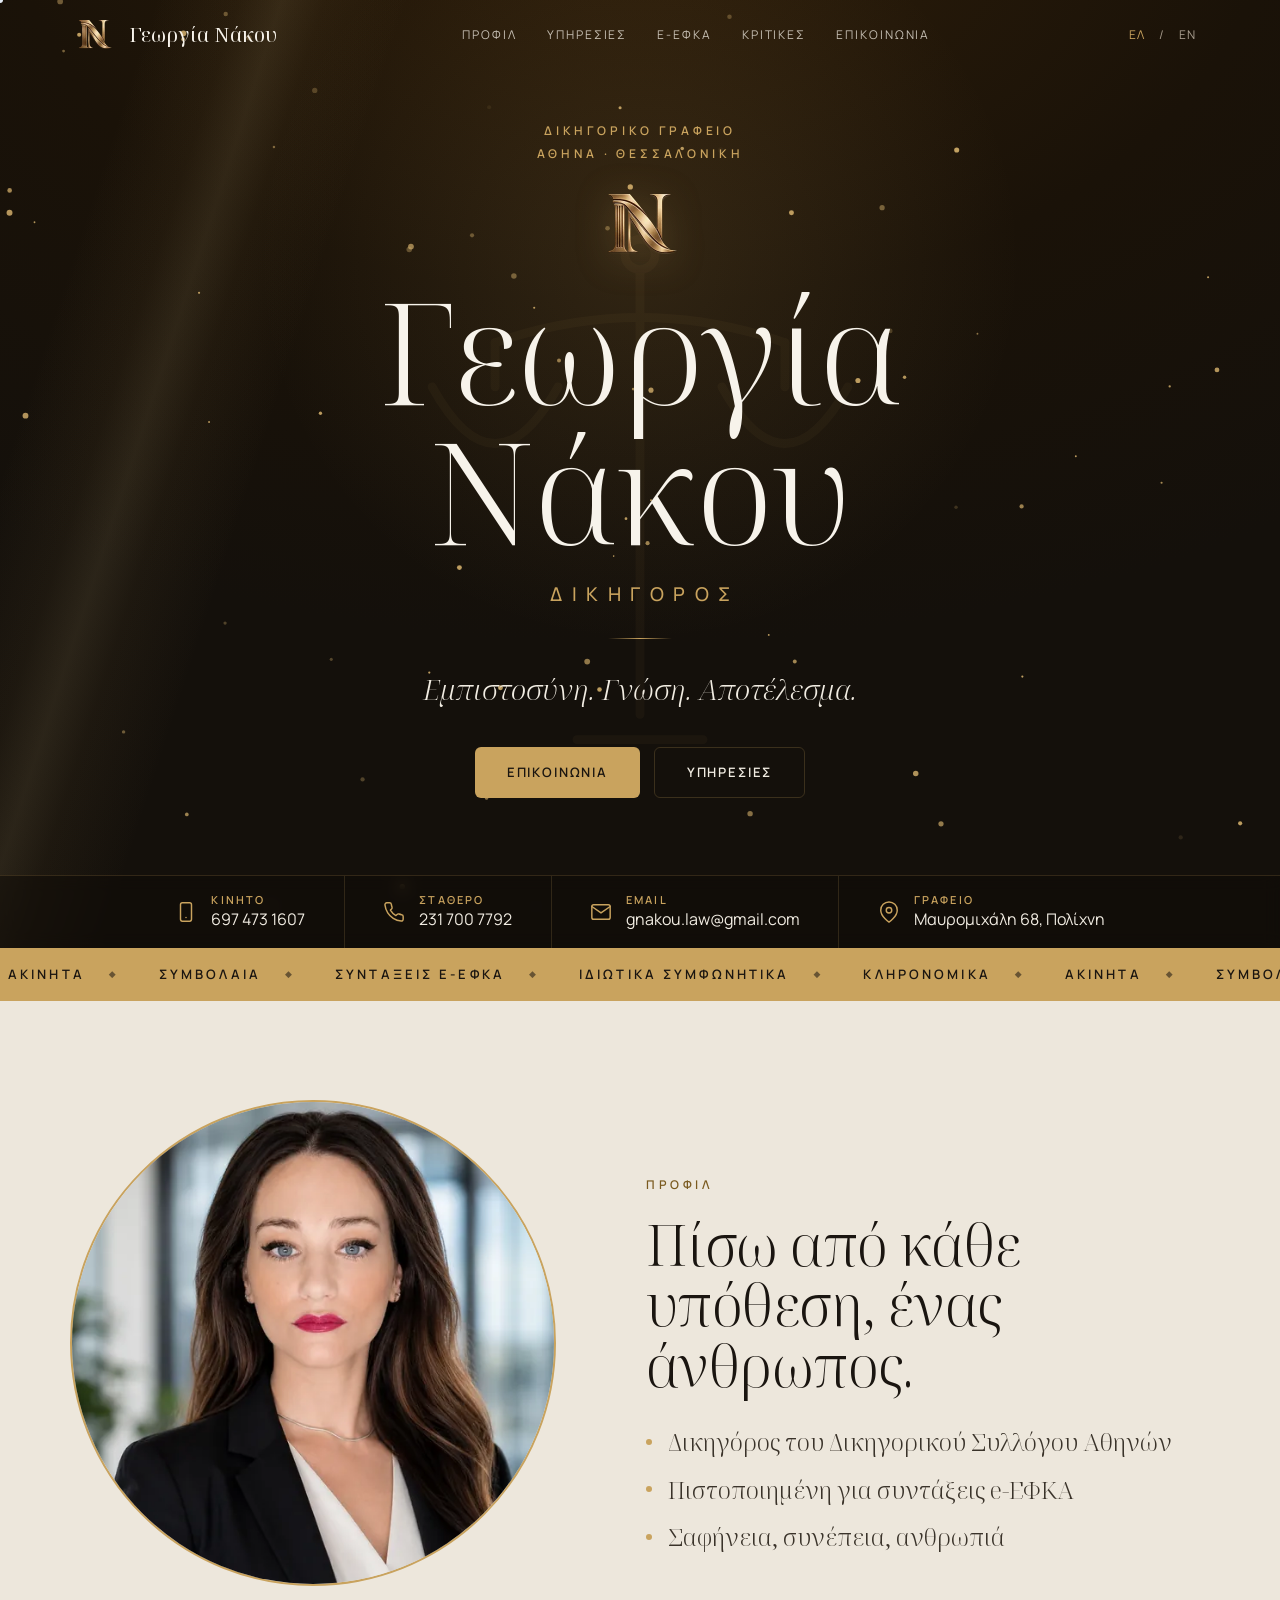
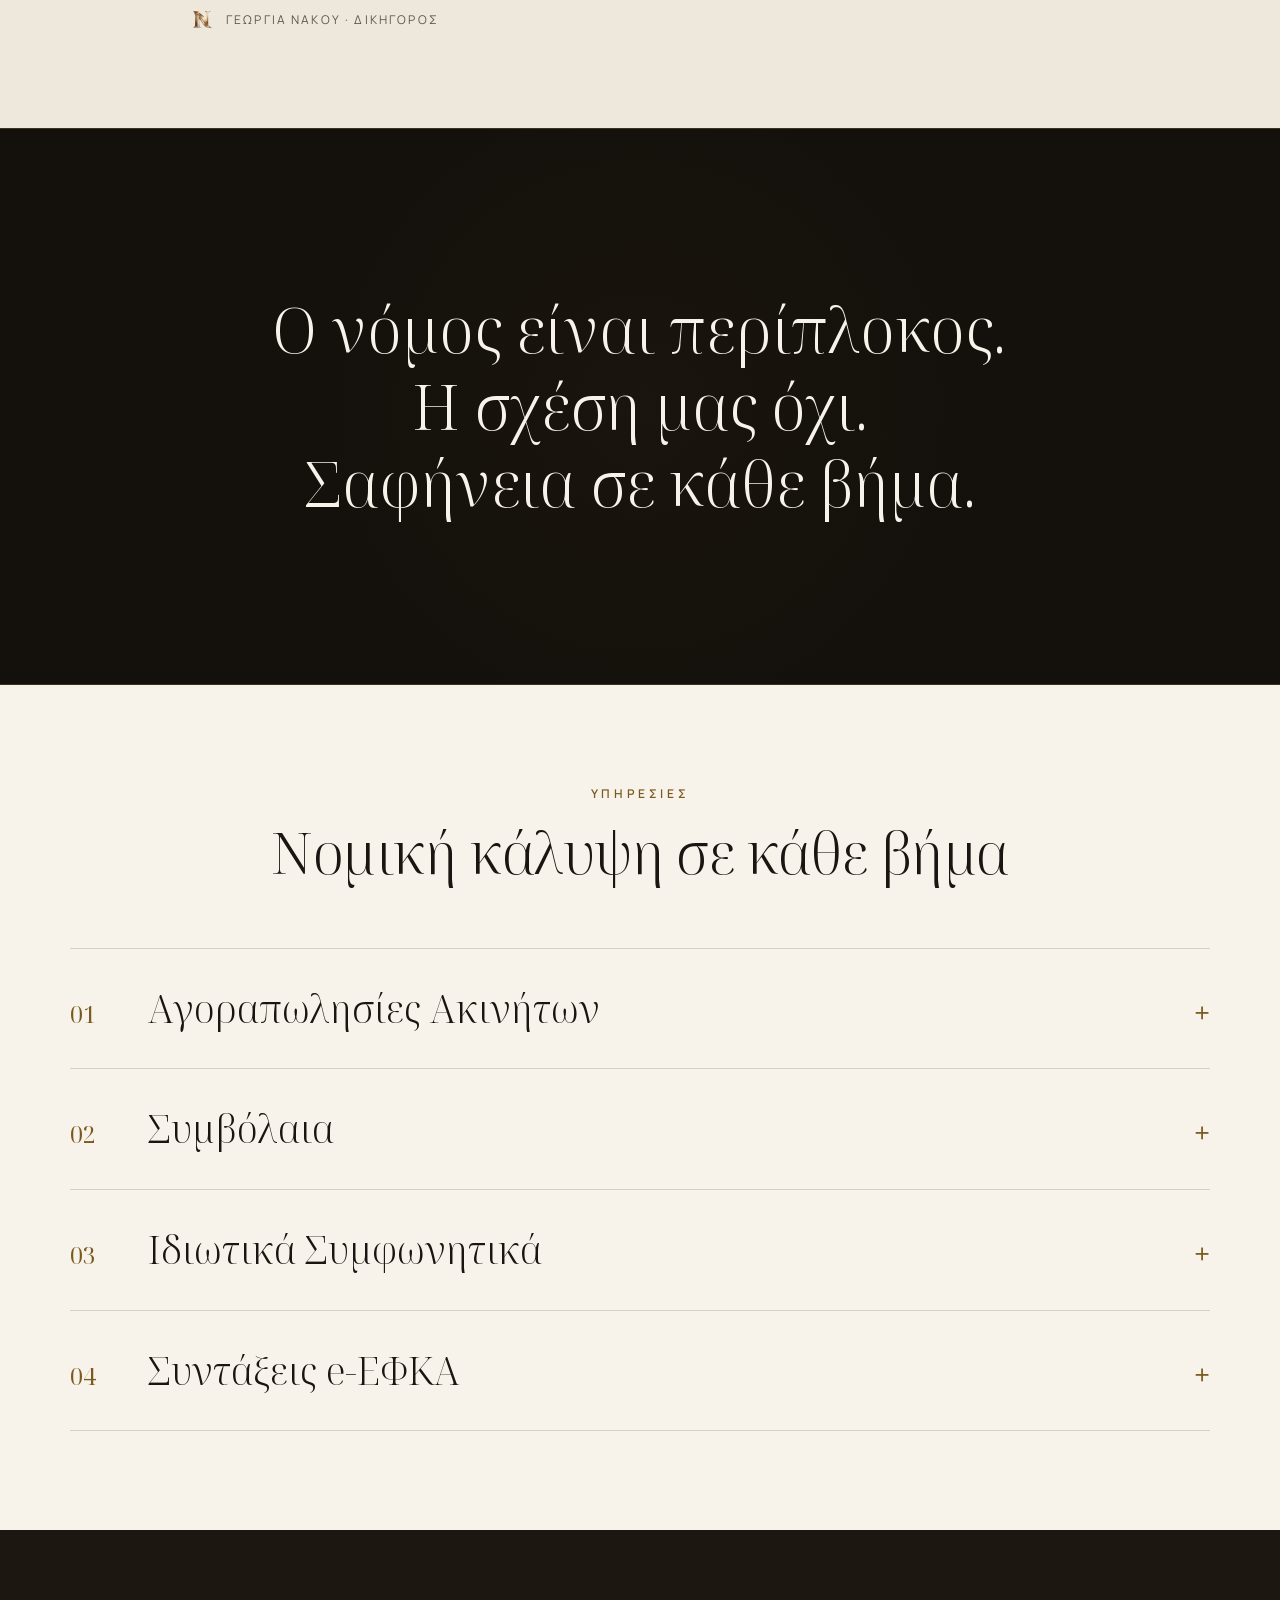
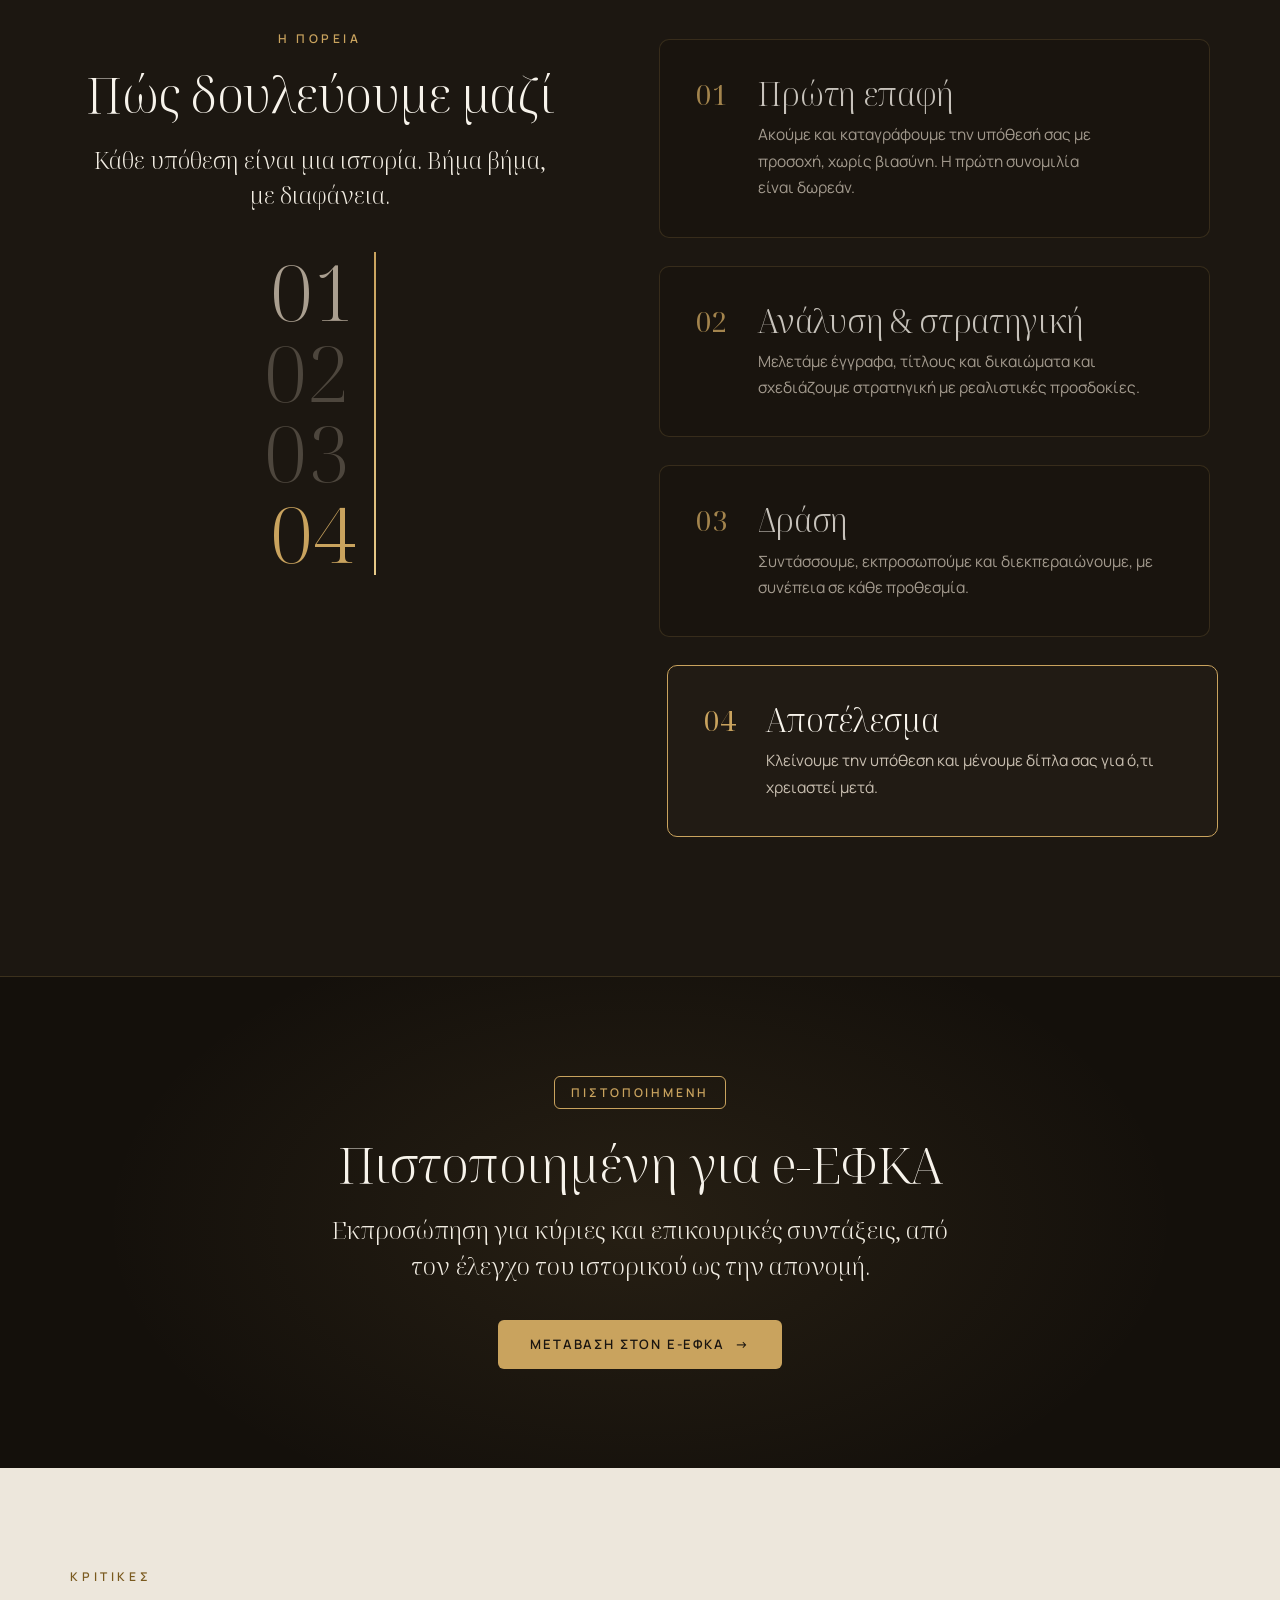
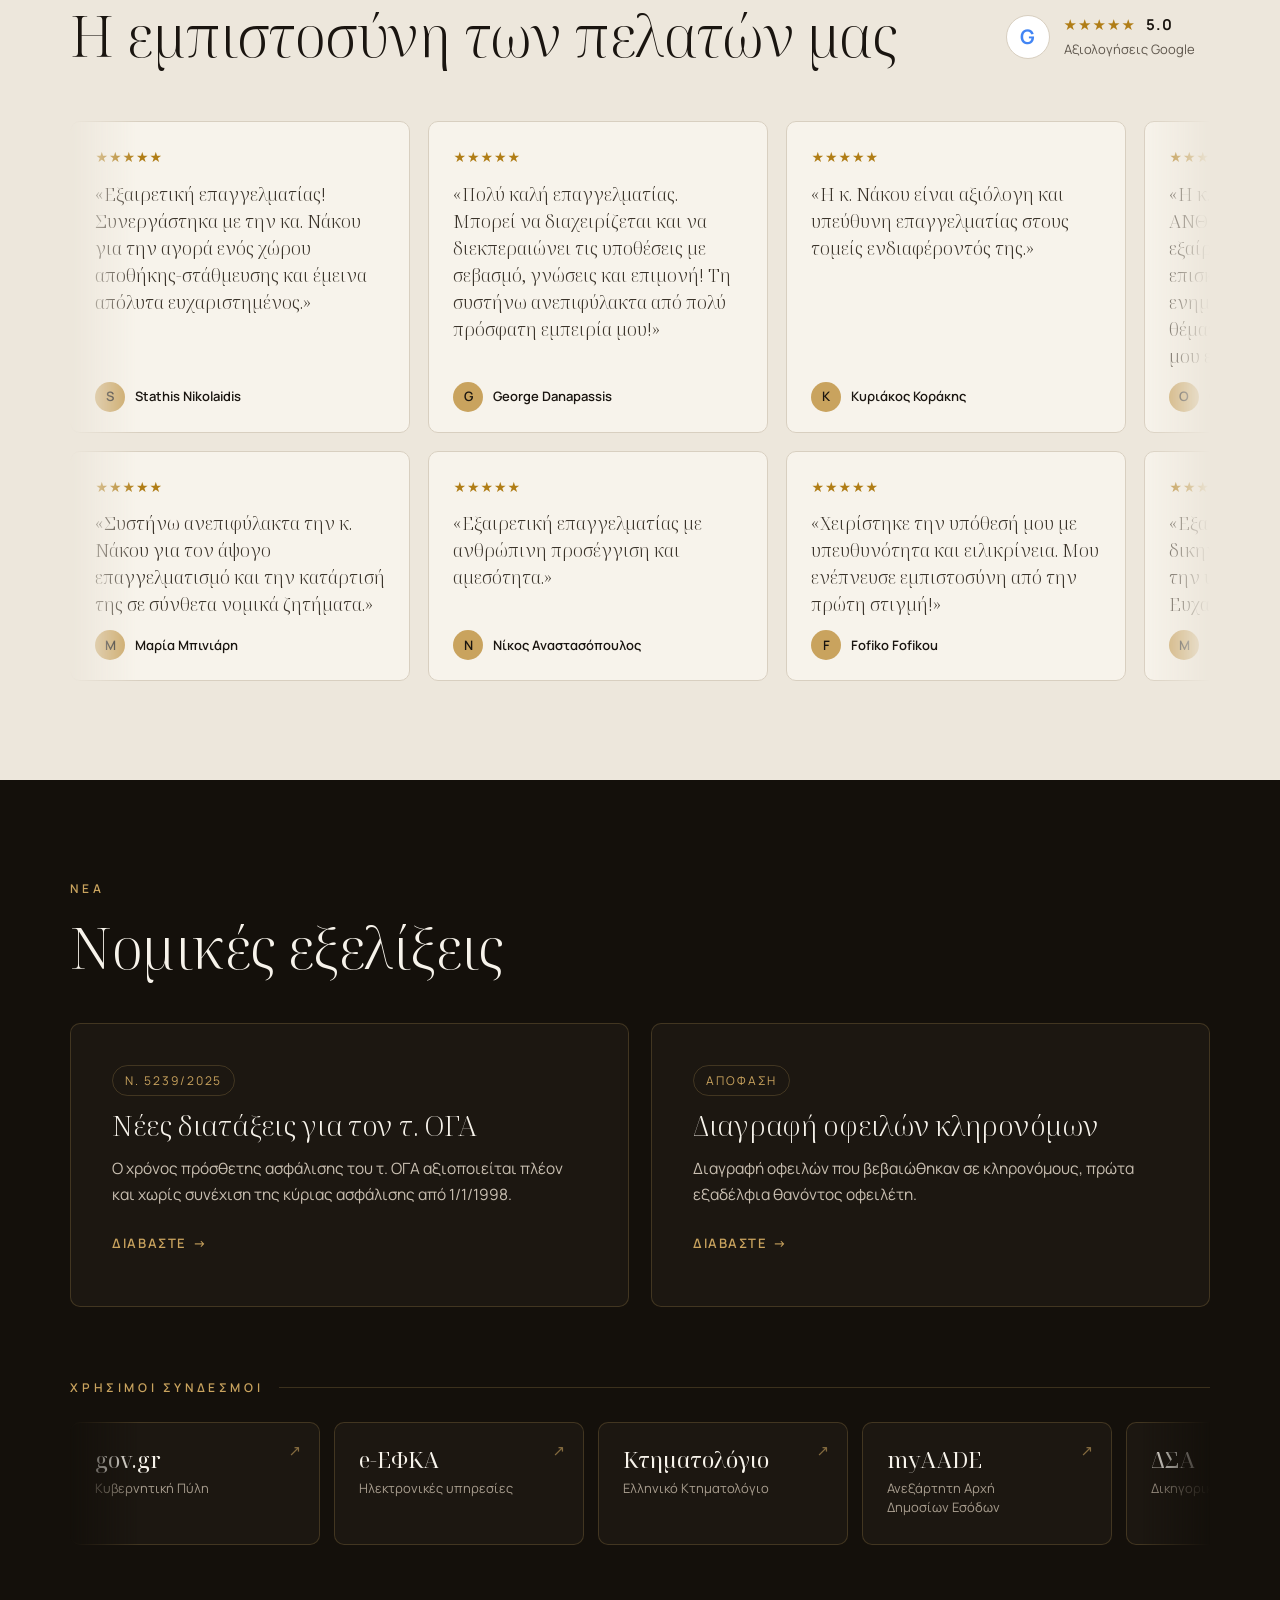
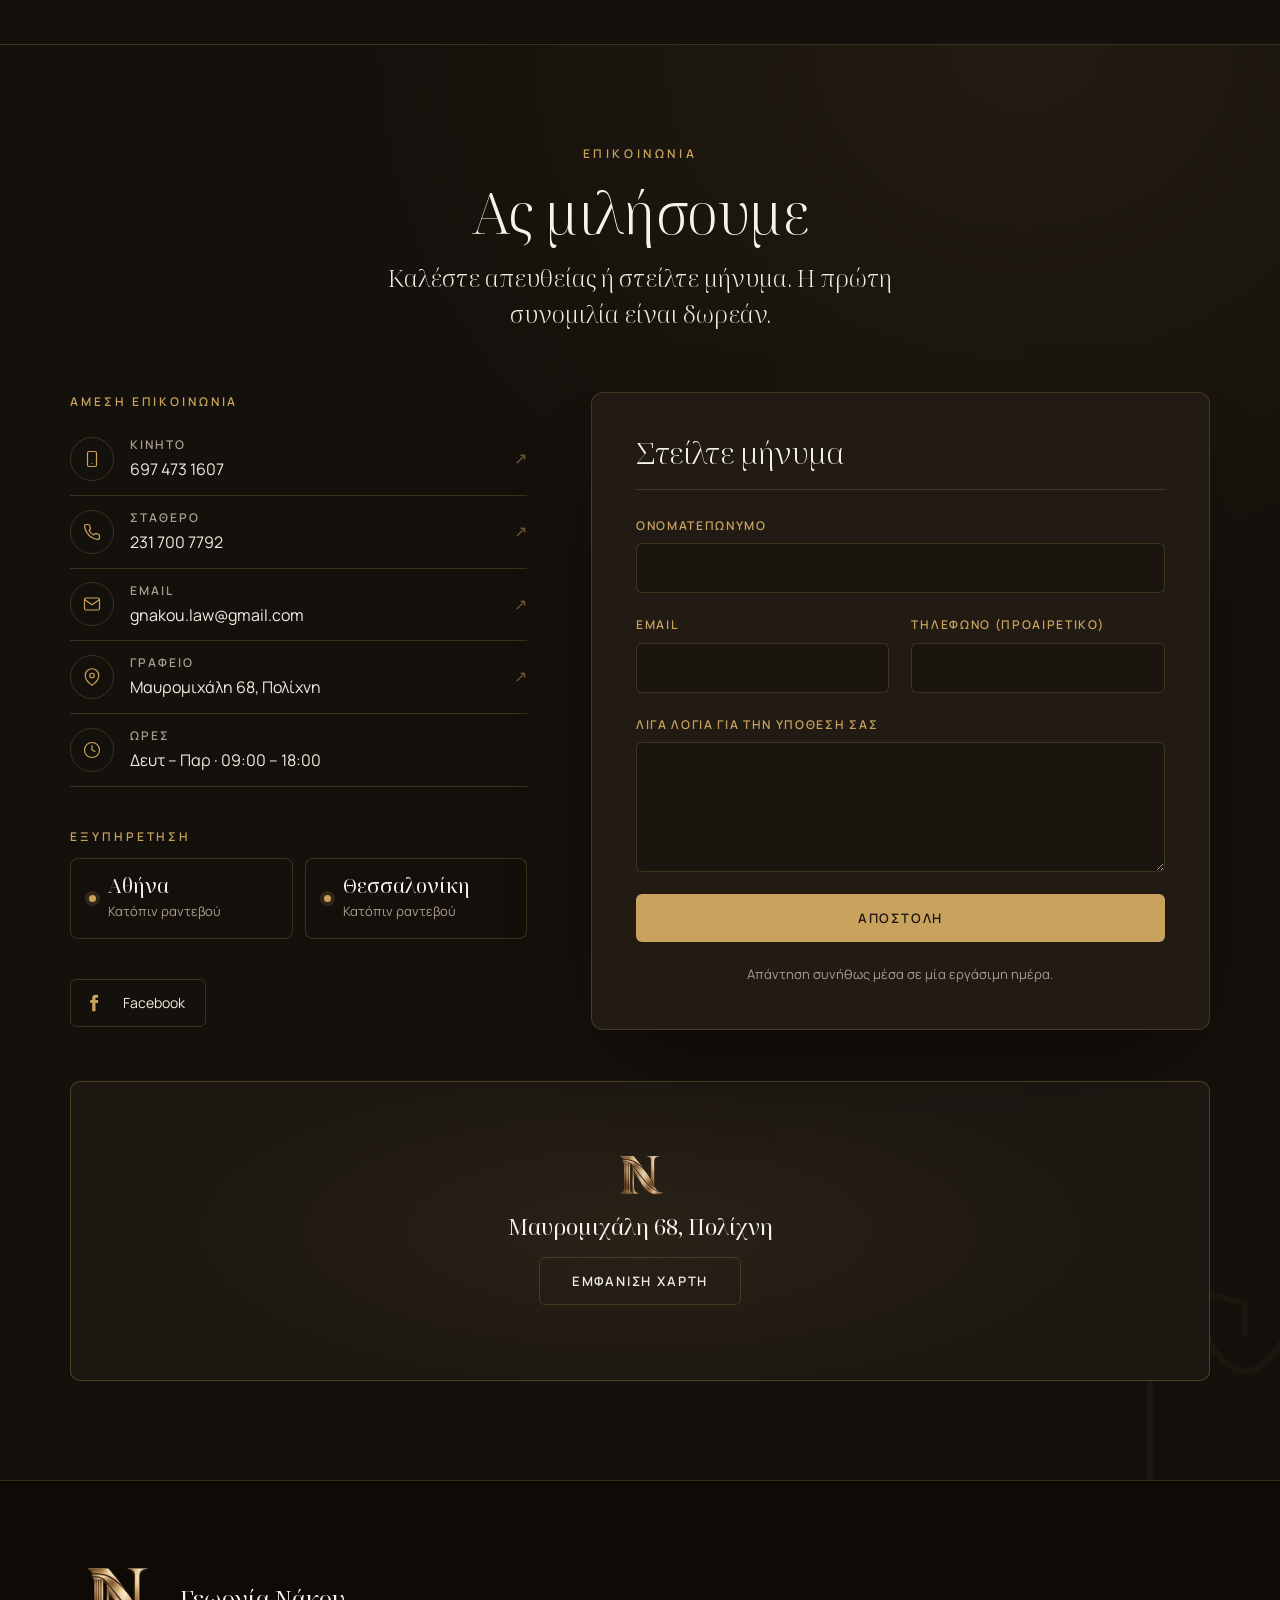
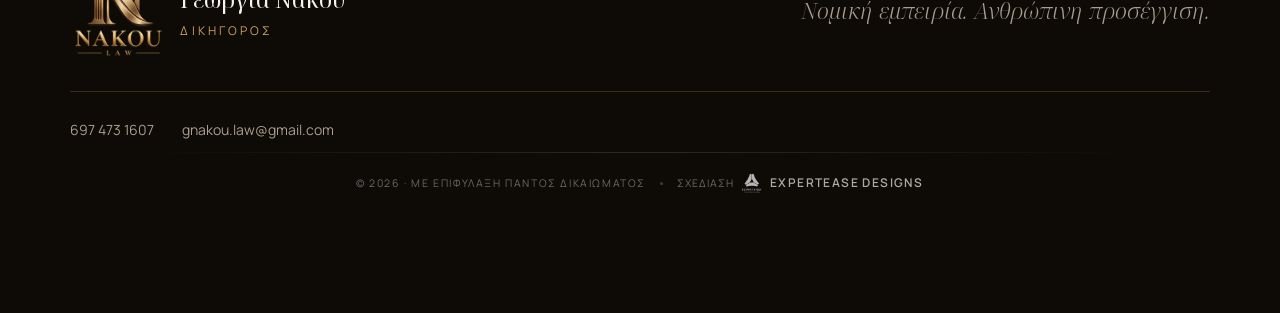
==== commit daf57fcd: "logo: νέο λογότυπο Nakou Law (μενού, πρώτη οθόνη, προφίλ, υποσέλιδο, favicon, email φόρμας)" ====
--- a/index.html
+++ b/index.html
@@ -23,7 +23,8 @@
     <meta property="og:description" content="Δικηγορικό γραφείο Γεωργίας Νάκου. Ακίνητα, συμβόλαια, ιδιωτικά συμφωνητικά, συντάξεις e-ΕΦΚΑ. Αθήνα · Θεσσαλονίκη.">
     <meta name="twitter:card" content="summary">
     <meta name="twitter:title" content="Γεωργία Νάκου · Δικηγόρος — Αθήνα · Θεσσαλονίκη">
-    <link rel="icon" href="favicon.svg" type="image/svg+xml">
+    <link rel="icon" href="favicon.png" type="image/png" sizes="64x64">
+    <link rel="apple-touch-icon" href="apple-touch-icon.png">
     <meta name="theme-color" content="#14100B">
 
     <link rel="preconnect" href="https://fonts.googleapis.com">
@@ -216,7 +217,7 @@
     
     <nav id="nav" class="nav">
         <a href="#top" class="nav-brand">
-            <svg class="nav-emblem" aria-hidden="true"><use href="#emb"></use></svg>
+            <img class="nav-emblem" src="nakou-monogram-96.webp" alt="" width="48" height="29">
             <span class="nav-brand-name" data-i18n="brand.name">Γεωργία Νάκου</span>
         </a>
         <div class="nav-links" id="navLinks">
@@ -249,7 +250,7 @@
         <div class="hero-inner" id="heroInner">
             <p class="hero-badge" data-i18n="hero.badge">Δικηγορικό γραφείο
 Αθήνα · Θεσσαλονίκη</p>
-            <svg class="hero-emblem" aria-hidden="true"><use href="#emb"></use></svg>
+            <img class="hero-emblem" src="nakou-monogram-200.webp" alt="" width="100" height="60" fetchpriority="high">
             <h1 class="hero-name hl hl-run" data-letters="" data-step="42" style="--hl-step: 42ms;">
                 <span class="hl-line" data-i18n="hero.first" data-hl-text="Γεωργία">Γεωργία</span>
                 <span class="hl-line" data-i18n="hero.last" data-hl-text="Νάκου">Νάκου</span>
@@ -275,7 +276,7 @@
                 <div class="portrait-frame">
                     <img id="portrait" src="georgia-nakou-960.webp" srcset="georgia-nakou-560.webp 560w, georgia-nakou-960.webp 960w" sizes="(max-width: 860px) 324px, 486px" alt="Γεωργία Νάκου, δικηγόρος" data-i18n-alt="img.person" width="486" height="486" loading="lazy" decoding="async">
                 </div>
-                <p class="portrait-cap"><svg class="cap-emblem" aria-hidden="true"><use href="#emb"></use></svg><span data-i18n="about.cap">Γεωργία Νάκου · Δικηγόρος</span></p>
+                <p class="portrait-cap"><img class="cap-emblem" src="nakou-monogram-96.webp" alt="" width="28" height="17" loading="lazy"><span data-i18n="about.cap">Γεωργία Νάκου · Δικηγόρος</span></p>
             </div>
             <div class="about-text">
                 <p class="label" data-reveal="" data-i18n="about.label">Προφίλ</p>
@@ -399,7 +400,7 @@
             </div>
             <div class="contact-map" id="contactMap" data-reveal="">
                 <button type="button" class="map-load" id="mapLoad">
-                    <svg class="map-emb" aria-hidden="true"><use href="#emb"></use></svg>
+                    <img class="map-emb" src="nakou-monogram-96.webp" alt="" width="64" height="39" loading="lazy">
                     <span class="map-addr" data-i18n="contact.address">Μαυρομιχάλη 68, Πολίχνη</span>
                     <span class="btn btn-ghost" data-i18n="map.show">Εμφάνιση χάρτη</span>
                 </button>
@@ -414,7 +415,7 @@
         <div class="wrap">
             <div class="footer-top">
                 <div class="footer-brand">
-                    <svg class="footer-emblem" aria-hidden="true"><use href="#emb"></use></svg>
+                    <img class="footer-emblem" src="nakou-logo-240.webp" alt="Nakou Law" width="96" height="100" loading="lazy">
                     <div><p class="footer-name" data-i18n="brand.name">Γεωργία Νάκου</p><p class="footer-role" data-i18n="hero.role">Δικηγόρος</p></div>
                 </div>
                 <p class="footer-tag" data-i18n="footer.tagline">Νομική εμπειρία. Ανθρώπινη προσέγγιση.</p>
--- a/styles.css
+++ b/styles.css
@@ -69,7 +69,7 @@
 .nav{position:fixed;top:0;left:0;right:0;z-index:500;height:70px;padding:0 var(--px);display:flex;align-items:center;justify-content:space-between;gap:30px;transition:background .4s,border-color .4s;border-bottom:1px solid transparent}
 .nav.solid,html.nav-open .nav{background:rgba(20,16,11,.92);-webkit-backdrop-filter:blur(14px);backdrop-filter:blur(14px);border-bottom-color:var(--line)}
 .nav-brand{display:flex;align-items:center;gap:11px;min-height:44px}
-.nav-emblem{width:34px;height:36px;color:var(--gold)}
+.nav-emblem{width:48px;height:auto}
 .nav-brand-name{font-family:var(--serif);font-size:20px;color:var(--ivory);white-space:nowrap}
 .nav-links{display:flex;align-items:center;gap:30px}
 .nav-links a{font-size:12px;letter-spacing:.16em;text-transform:uppercase;color:var(--cream);opacity:.78;position:relative;padding:12px 0}
@@ -99,7 +99,7 @@
 .hero-emblem-bg svg{width:100%;height:auto;aspect-ratio:100/104;display:block}
 .hero-inner{position:relative;z-index:2;display:flex;flex-direction:column;align-items:center;max-width:960px}
 .hero-badge{font-size:12px;letter-spacing:.32em;text-transform:uppercase;color:var(--gold);margin-bottom:28px;font-weight:600;white-space:pre-line;line-height:1.9}
-.hero-emblem{width:54px;height:56px;margin-bottom:24px;color:var(--gold);animation:emblemIn 1.3s var(--ease) .15s both}
+.hero-emblem{width:100px;height:auto;margin-bottom:26px;filter:drop-shadow(0 6px 18px rgba(201,163,94,.25));animation:emblemIn 1.3s var(--ease) .15s both}
 @keyframes emblemIn{from{opacity:0;transform:scale(.4) rotate(-12deg)}60%{opacity:1}to{opacity:1;transform:none}}
 .hero-name{font-size:clamp(52px,11vw,150px);font-weight:300;color:var(--ivory);line-height:1;display:flex;flex-wrap:wrap;justify-content:center;gap:0 .24em}
 .hero-name.hl .hl-line{display:inline-block}
@@ -138,7 +138,7 @@
 @keyframes portraitPulse{0%,100%{box-shadow:0 0 0 6px rgba(201,163,94,.18),0 0 40px rgba(201,163,94,.18),0 20px 60px -20px rgba(26,21,16,.6)}50%{box-shadow:0 0 0 14px rgba(201,163,94,.07),0 0 80px rgba(201,163,94,.32),0 20px 60px -20px rgba(26,21,16,.6)}}
 .portrait-frame img{width:100%;height:100%;object-fit:cover;object-position:center 12%}
 .portrait-cap{display:flex;align-items:center;gap:10px;font-size:12px;letter-spacing:.18em;text-transform:uppercase;color:var(--muted-d);margin-top:24px;text-align:center}
-.cap-emblem{width:16px;height:17px;color:var(--gold-ink);flex-shrink:0}
+.cap-emblem{width:28px;height:auto;flex-shrink:0}
 .about-text .label{color:var(--gold-ink)}
 .about-text .display{color:var(--ink);max-width:15ch}
 .about-bio-list{display:flex;flex-direction:column;gap:14px;margin-top:28px}
@@ -291,7 +291,7 @@
 .contact-map{margin-top:clamp(34px,4vw,56px);height:300px;border-radius:10px;border:1px solid rgba(201,163,94,.3);overflow:hidden;background:var(--bg2)}
 .contact-map iframe{width:100%;height:100%;border:0;display:block}
 .map-load{width:100%;height:100%;display:flex;flex-direction:column;align-items:center;justify-content:center;gap:16px;color:var(--cream);background:radial-gradient(60% 80% at 50% 50%,rgba(201,163,94,.08),transparent 70%)}
-.map-emb{width:46px;height:48px;color:var(--gold);opacity:.7}
+.map-emb{width:64px;height:auto;opacity:.9}
 .map-addr{font-family:var(--serif);font-size:22px;color:var(--ivory)}
 .map-load:hover .btn-ghost{border-color:var(--gold);color:var(--gold-lt)}
 
@@ -299,7 +299,7 @@
 .footer{background:#0E0B07;padding:clamp(52px,7vw,80px) var(--px) 28px;border-top:1px solid var(--line)}
 .footer-top{display:flex;justify-content:space-between;align-items:center;gap:30px;flex-wrap:wrap;padding-bottom:30px;border-bottom:1px solid var(--line)}
 .footer-brand{display:flex;align-items:center;gap:14px}
-.footer-emblem{width:34px;height:36px;color:var(--gold)}
+.footer-emblem{width:96px;height:auto}
 .footer-name{font-family:var(--serif);font-size:23px;color:var(--ivory)}
 .footer-role{font-size:12px;letter-spacing:.26em;text-transform:uppercase;color:var(--gold);margin-top:3px}
 .footer-tag{font-family:var(--serif);font-style:italic;font-size:clamp(18px,1.9vw,22px);color:var(--muted);font-weight:300}
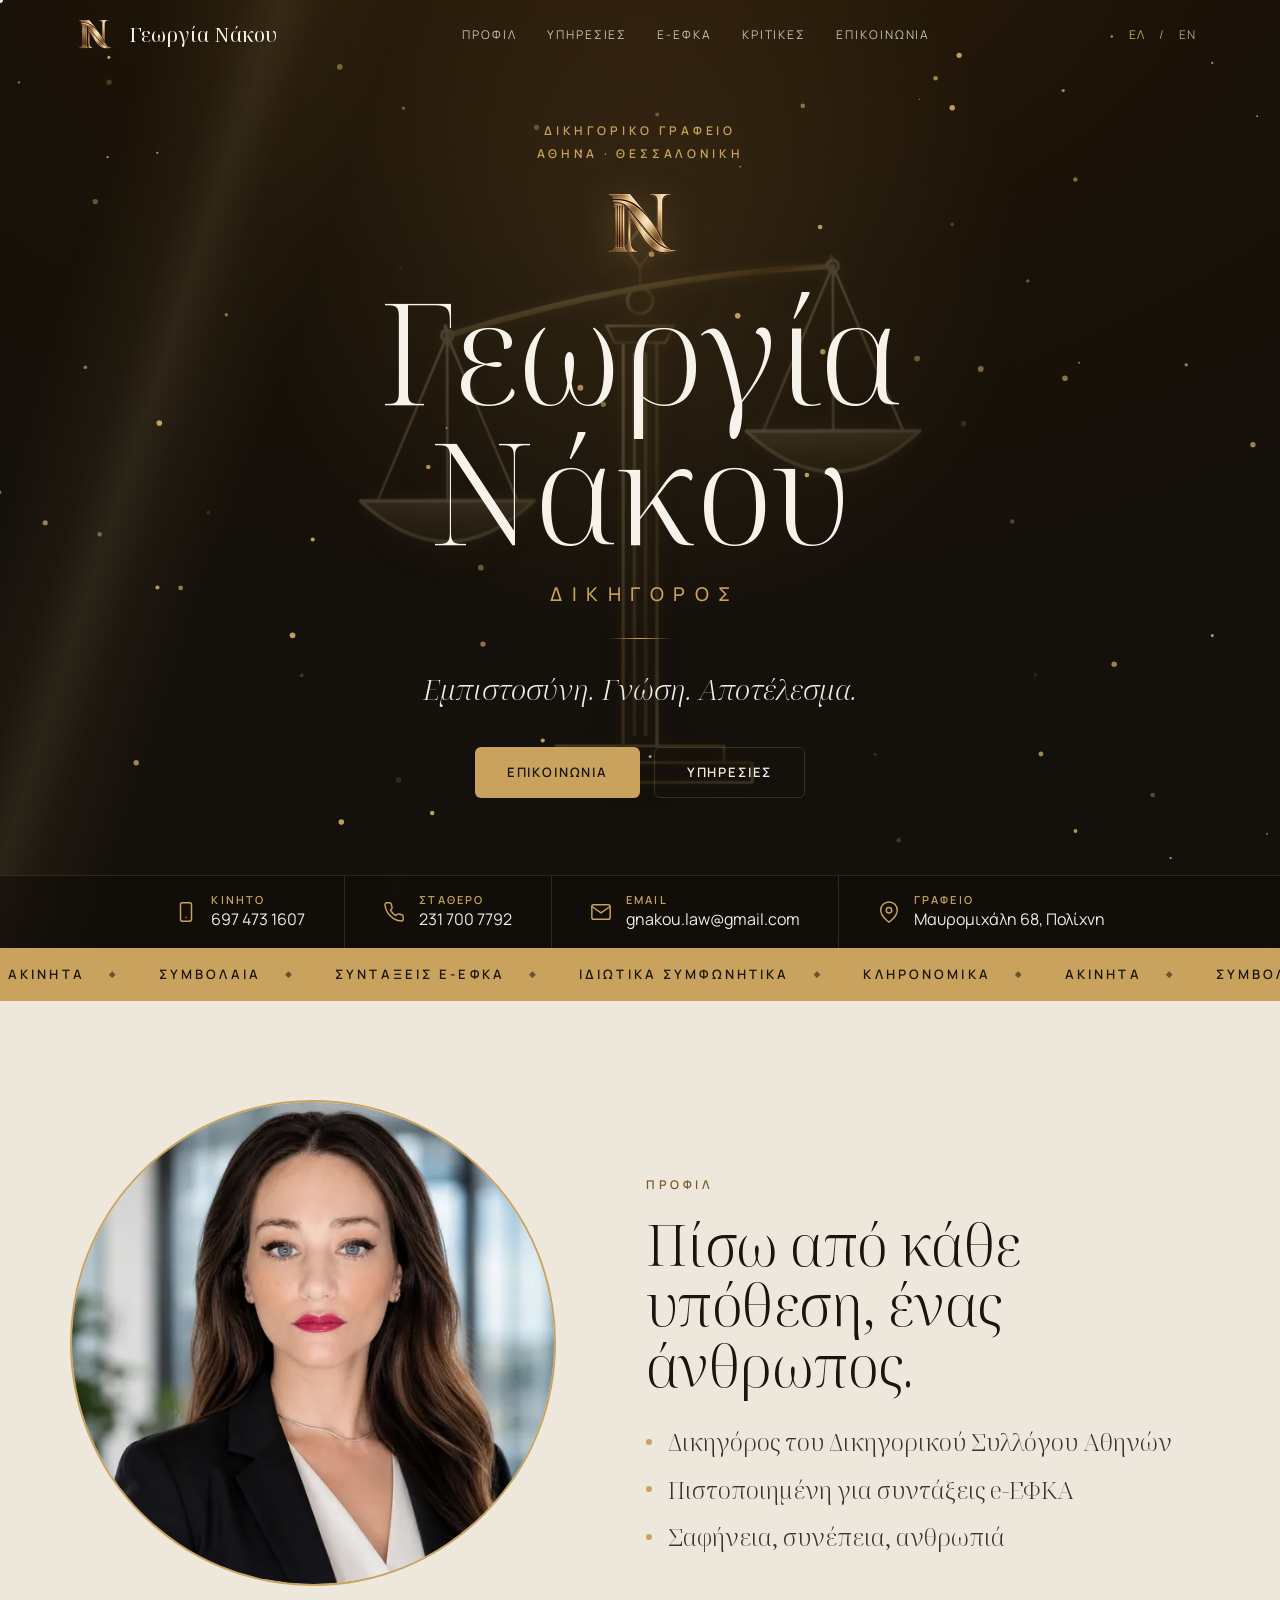
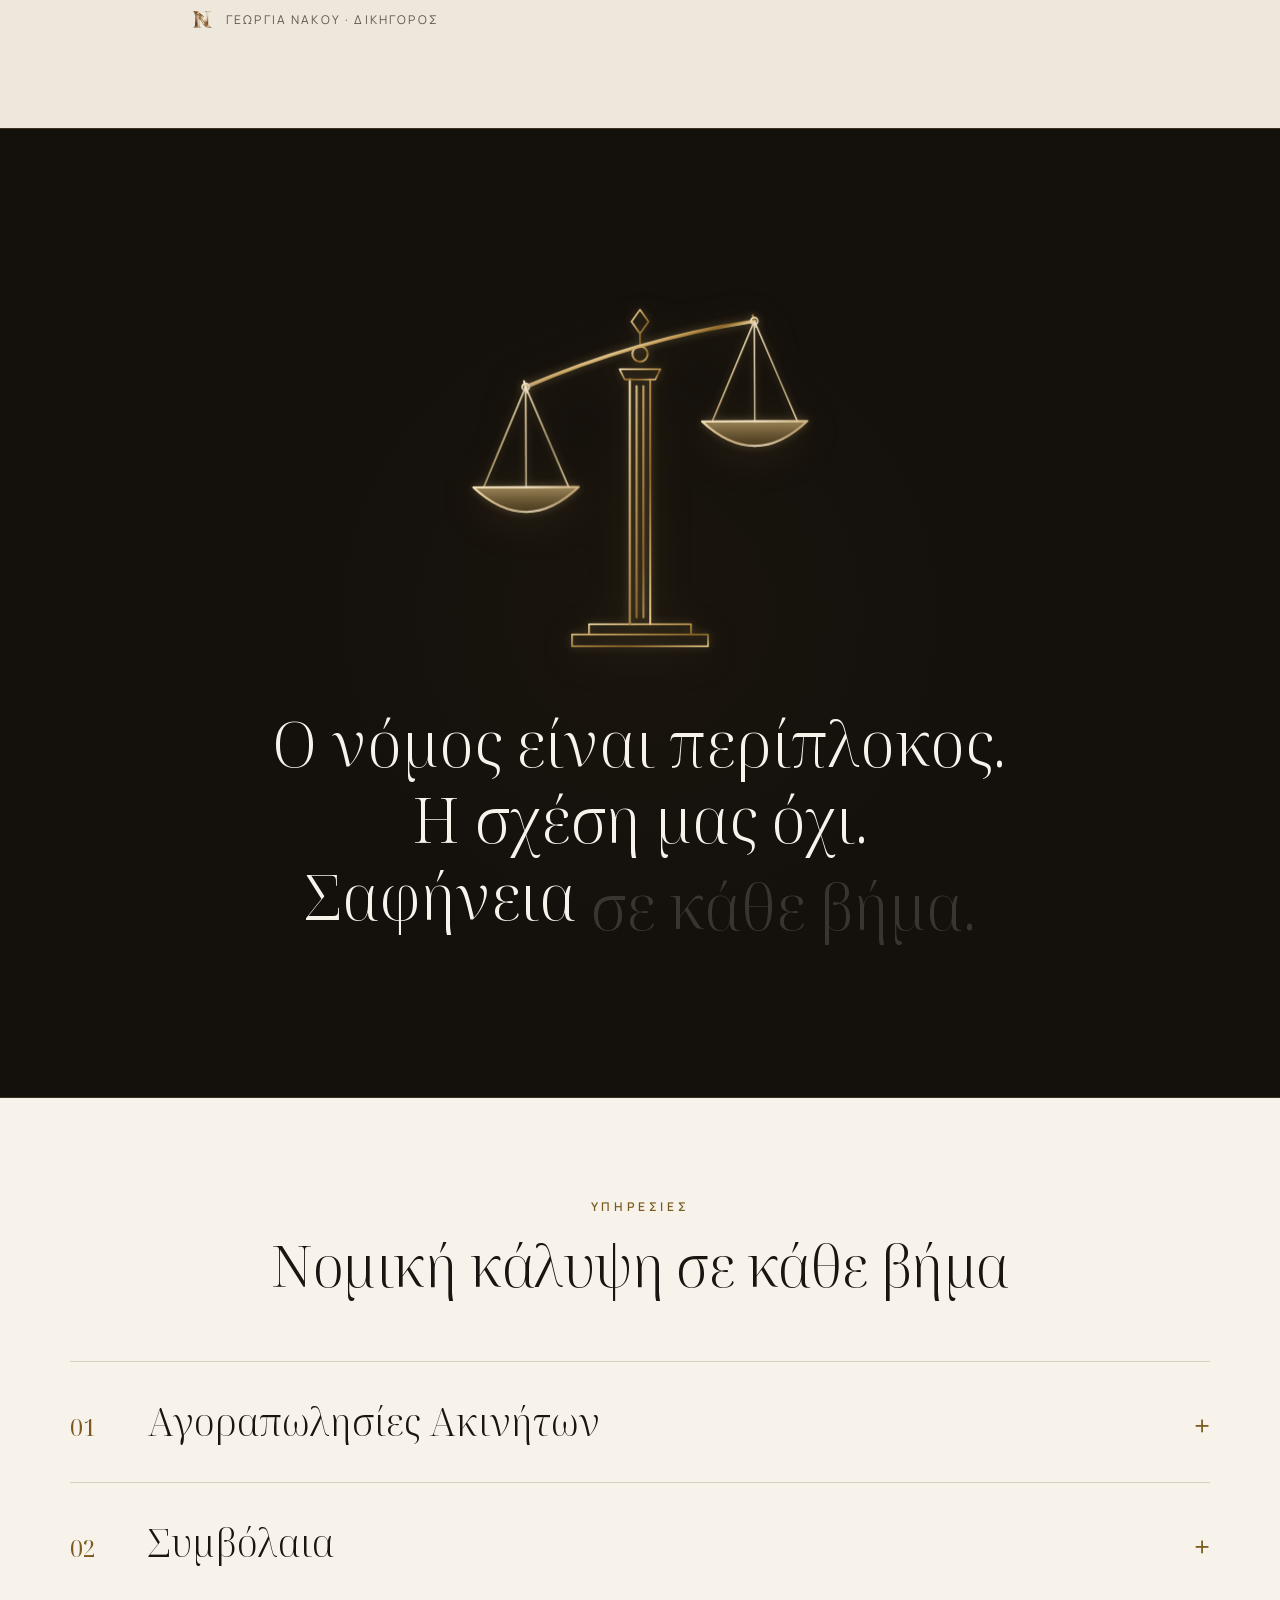
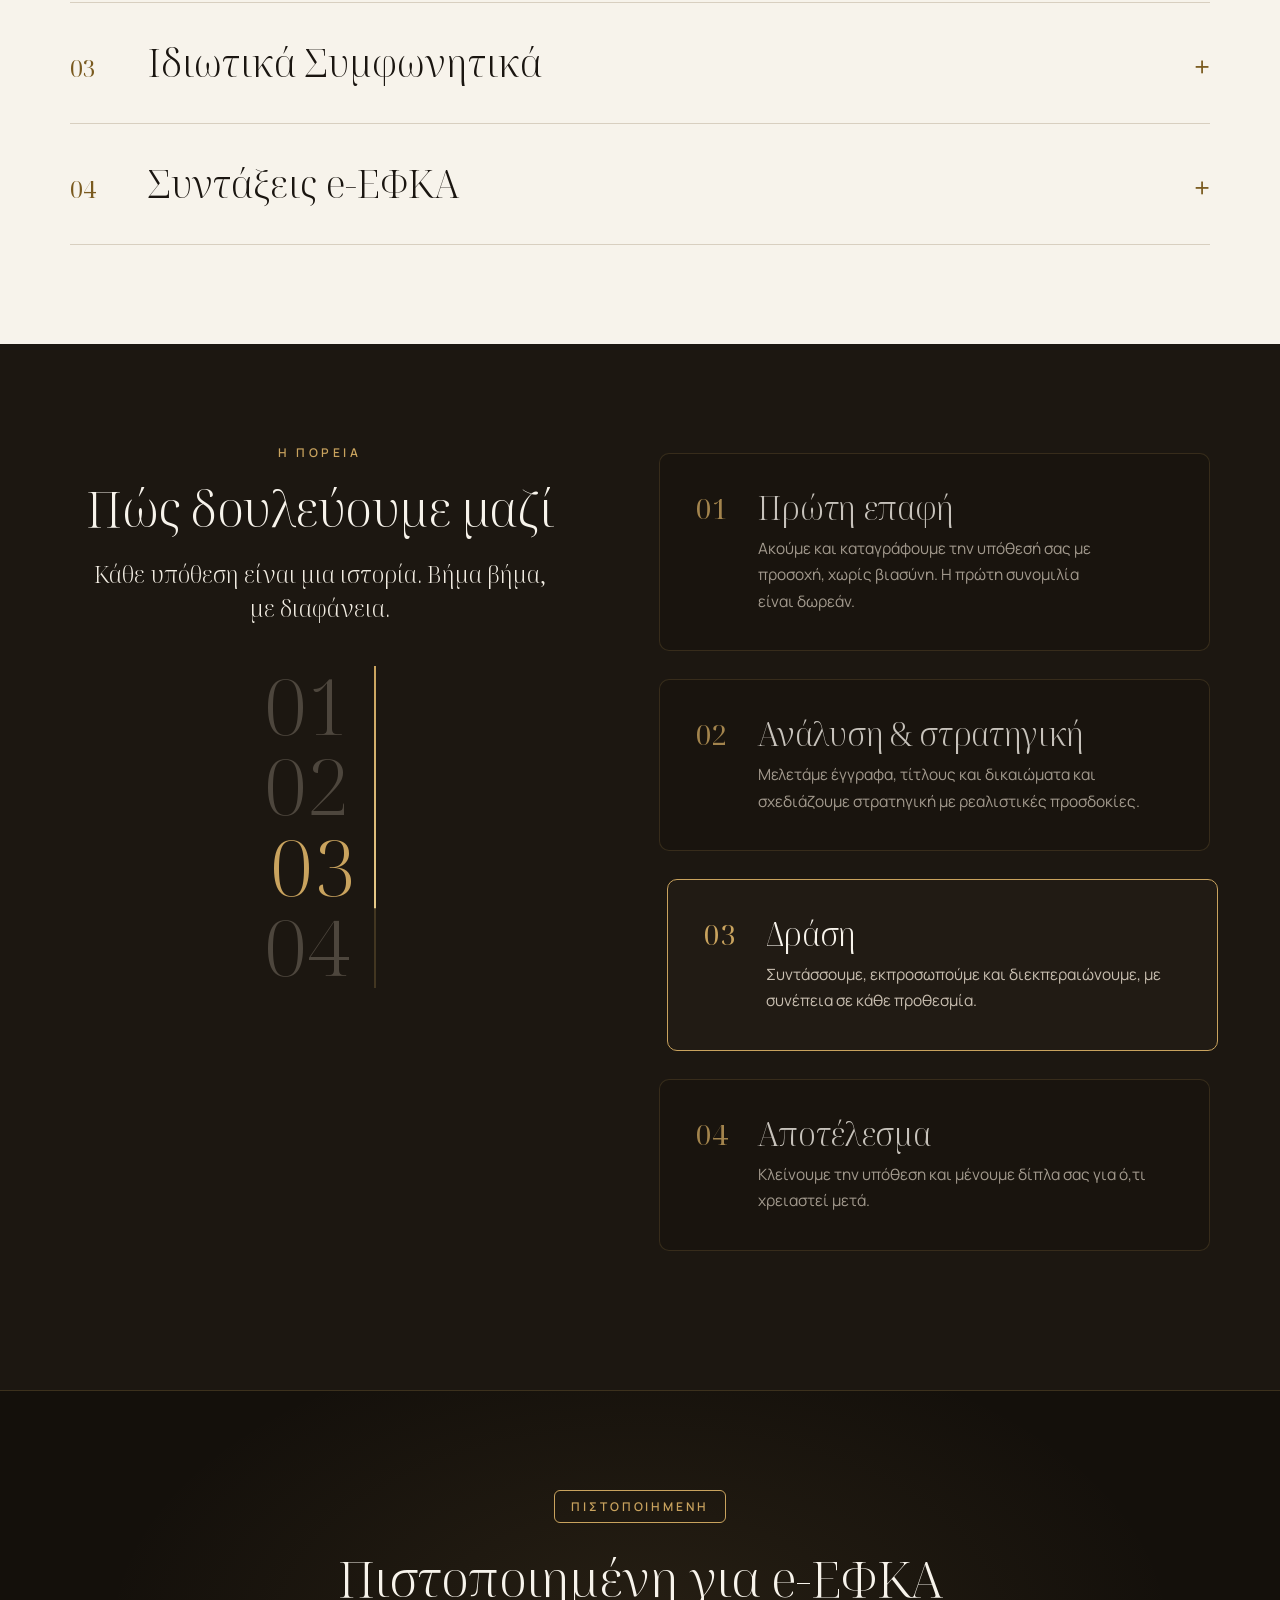
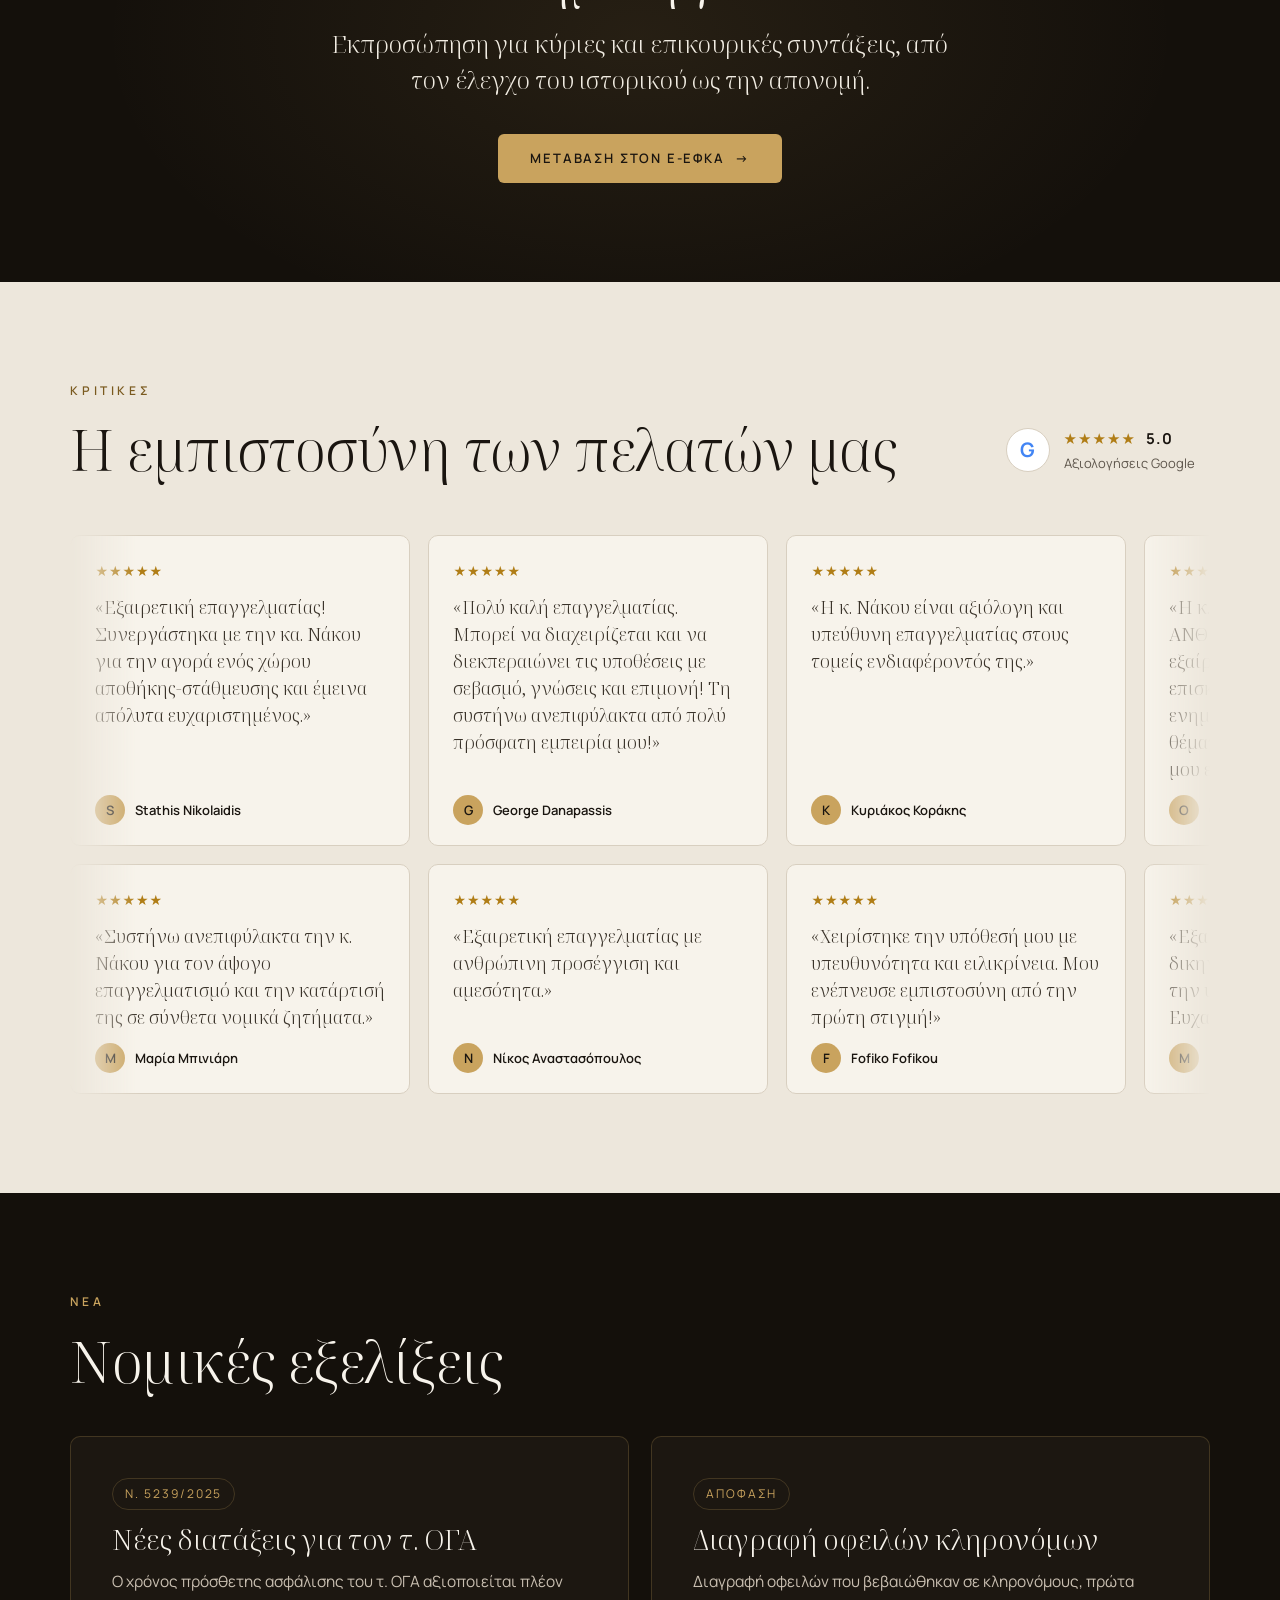
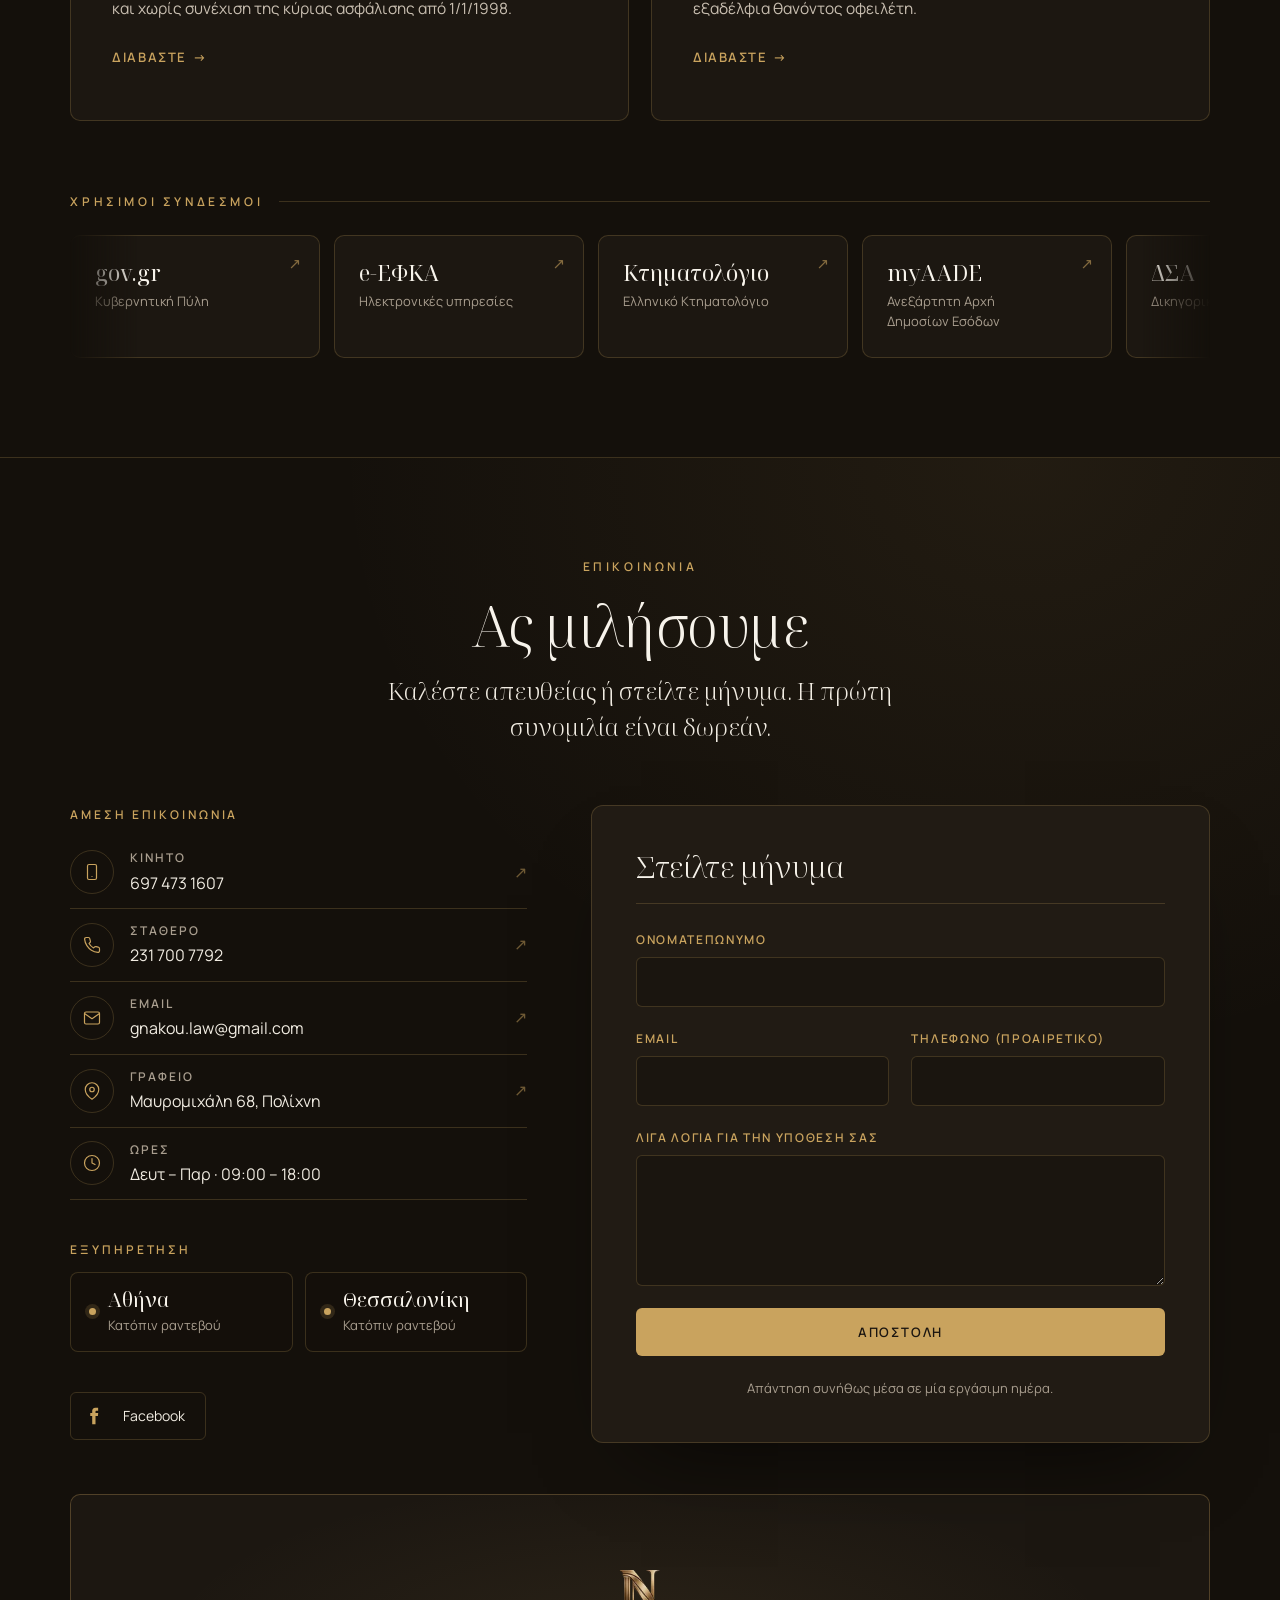
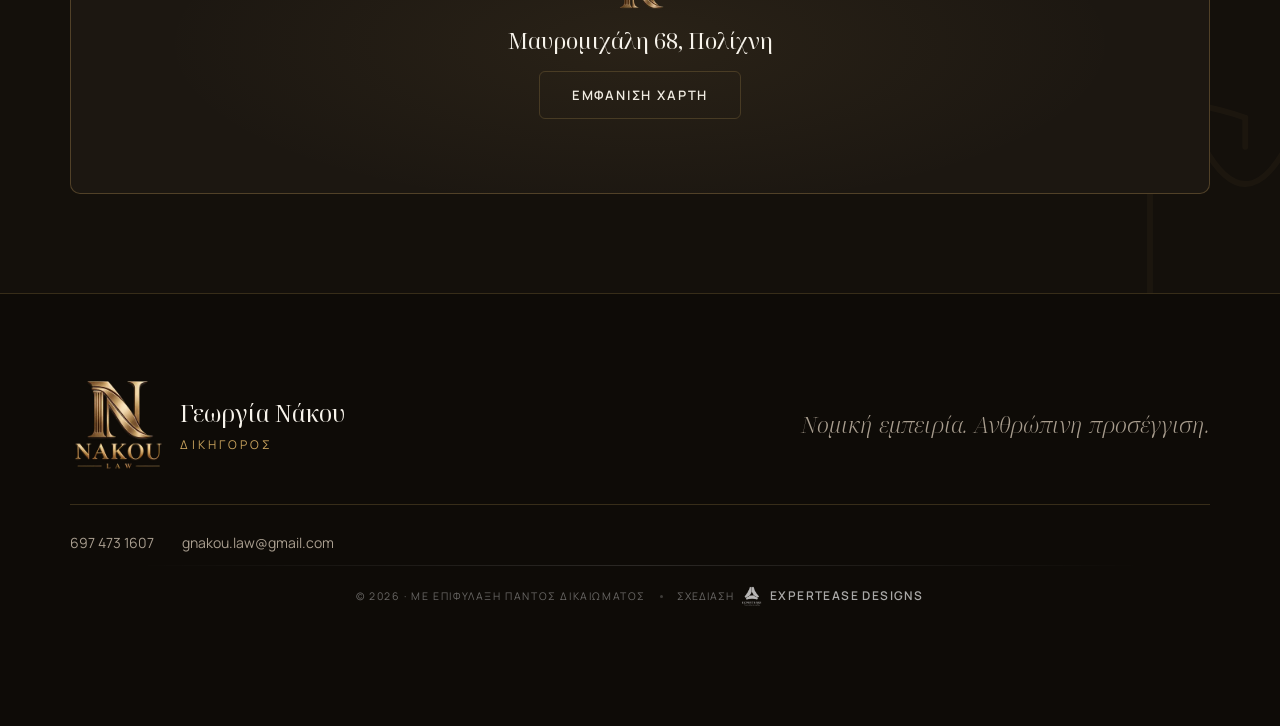
==== commit 1b05c26e: "zygaria: ζυγαριά που σχεδιάζεται και ισορροπεί (πρώτη οθόνη + δήλωση)" ====
--- a/index.html
+++ b/index.html
@@ -33,6 +33,7 @@
     <link href="https://fonts.googleapis.com/css2?family=Noto+Serif+Display:ital,wght@0,300;0,400;1,300&amp;family=Manrope:wght@400;500;600&amp;display=swap" rel="stylesheet">
     <link rel="stylesheet" href="styles.css">
     <link rel="stylesheet" href="hero-letters.css">
+    <link rel="stylesheet" href="zygaria.css">
     <link rel="stylesheet" href="expertease-credit.css">
 
     
@@ -246,7 +247,7 @@
         <div class="hero-beam" aria-hidden="true"></div>
         <div class="hero-beam hero-beam-2" aria-hidden="true"></div>
         <div class="hero-glow" aria-hidden="true"></div>
-        <div class="hero-emblem-bg" aria-hidden="true"><svg><use href="#emb"></use></svg></div>
+        <div class="hero-emblem-bg" aria-hidden="true"><div class="zygaria" data-zygaria="" data-zg-tilt="14"></div></div>
         <div class="hero-inner" id="heroInner">
             <p class="hero-badge" data-i18n="hero.badge">Δικηγορικό γραφείο
 Αθήνα · Θεσσαλονίκη</p>
@@ -289,6 +290,7 @@
     
     <section class="manifesto" id="manifesto" aria-labelledby="manifestoText">
         <div class="manifesto-glow" aria-hidden="true"></div>
+        <div class="manifesto-zygaria zygaria" data-zygaria="scroll" data-zg-target="#manifesto" data-zg-tilt="18" aria-hidden="true"></div>
         <p class="manifesto-text" id="manifestoText"><span class="mf-row" data-i18n="mf.1">Ο νόμος είναι περίπλοκος.</span> <span class="mf-row" data-i18n="mf.2">Η σχέση μας όχι.</span> <span class="mf-row" data-i18n="mf.3">Σαφήνεια σε κάθε βήμα.</span></p>
     </section>
 
@@ -371,7 +373,7 @@
                         <h3 class="form-card-title" data-i18n="form.title">Στείλτε μήνυμα</h3>
                         <form id="clientContactForm" novalidate="">
                             <input type="hidden" name="_to" value="gnakou.law@gmail.com">
-                            <input type="hidden" name="_key" value="CHANGE_AFTER_APPS_SCRIPT">
+                            <input type="hidden" name="_key" value="k_cXWASfZ8hcqzNoN4pJyfGMGE">
                             <input type="text" name="_hp" value="" autocomplete="off" tabindex="-1" aria-hidden="true" class="hp">
                             <div class="field">
                                 <label for="f-name" data-i18n="form.name">Ονοματεπώνυμο</label>
@@ -463,6 +465,7 @@
     <script src="i18n.js"></script>
     <script src="hero-letters.js"></script>
     <script src="animations.js"></script>
+    <script src="zygaria.js"></script>
     <script src="contact-form.js"></script>
     <script src="consent.js"></script>
 
--- a/styles.css
+++ b/styles.css
@@ -95,7 +95,7 @@
 @keyframes beamSweep{0%,100%{transform:translateX(-40%) skewX(-8deg)}50%{transform:translateX(120%) skewX(-8deg)}}
 .hero-glow{position:absolute;top:-20%;left:50%;transform:translateX(-50%);width:80vw;height:80vw;max-width:900px;max-height:900px;background:radial-gradient(circle,rgba(201,163,94,.13) 0%,transparent 60%);pointer-events:none;animation:glowPulse 7s ease-in-out infinite}
 @keyframes glowPulse{0%,100%{opacity:.7}50%{opacity:1}}
-.hero-emblem-bg{position:absolute;width:min(70vh,640px);opacity:.045;color:var(--gold);top:50%;left:50%;transform:translate(-50%,-46%);pointer-events:none}
+.hero-emblem-bg{position:absolute;width:min(66vh,560px);opacity:.2;top:50%;left:50%;transform:translate(-50%,-46%);pointer-events:none}
 .hero-emblem-bg svg{width:100%;height:auto;aspect-ratio:100/104;display:block}
 .hero-inner{position:relative;z-index:2;display:flex;flex-direction:column;align-items:center;max-width:960px}
 .hero-badge{font-size:12px;letter-spacing:.32em;text-transform:uppercase;color:var(--gold);margin-bottom:28px;font-weight:600;white-space:pre-line;line-height:1.9}
@@ -148,6 +148,7 @@
 /* ═══ ΔΗΛΩΣΗ ═══ */
 .manifesto{background:var(--bg);padding:clamp(100px,18vh,200px) var(--px);position:relative;overflow:hidden;border-top:1px solid var(--line);border-bottom:1px solid var(--line)}
 .manifesto-glow{position:absolute;top:50%;left:50%;width:70vw;height:70vw;max-width:760px;max-height:760px;transform:translate(-50%,-50%);background:radial-gradient(circle,rgba(201,163,94,.12),transparent 62%);pointer-events:none;opacity:.5}
+.manifesto-zygaria{position:relative;width:min(340px,70vw);margin:0 auto clamp(28px,5vw,48px)}
 .manifesto-text{position:relative;max-width:1000px;margin:0 auto;text-align:center;font-family:var(--serif);font-weight:300;font-size:clamp(28px,4.8vw,64px);line-height:1.25;color:var(--ivory)}
 .mf-row{display:block}
 .mf-w{display:inline-block;transition:color .3s}
--- a/zygaria.css
+++ b/zygaria.css
@@ -0,0 +1,22 @@
+/* zygaria.css — ζυγαριά που σχεδιάζεται και ισορροπεί (βλ. zygaria.js) */
+.zygaria{position:relative;aspect-ratio:400/430}
+.zygaria .zg-svg{width:100%;height:100%;display:block;overflow:visible}
+.zygaria .zg-gold{filter:drop-shadow(0 0 5px rgba(230,201,136,.35)) drop-shadow(0 10px 24px rgba(201,163,94,.18))}
+/* σχεδίασμα: οι γραμμές «γράφονται», μετά έρχονται γεμίσματα και λάμψη */
+.zygaria .zg-gold .zg-draw{transition:stroke-dashoffset 1.6s cubic-bezier(.65,0,.35,1)}
+.zygaria.zg-drawn .zg-gold .zg-draw{stroke-dashoffset:0!important}
+.zygaria .zg-fill{opacity:0;transition:opacity 1.2s ease 1.6s}
+.zygaria.zg-drawn .zg-gold .zg-fill{opacity:1}
+.zygaria .zg-shine{opacity:0;transition:opacity 1s ease 2s;mix-blend-mode:screen}
+.zygaria .zg-shine .zg-fill{display:none}
+.zygaria.zg-drawn .zg-shine{opacity:.75}
+/* ο άξονας λάμπει μία φορά όταν η ζυγαριά ισορροπήσει */
+.zygaria .zg-halo{opacity:0;transform-box:fill-box;transform-origin:center;transform:scale(.4)}
+.zygaria.zg-balanced .zg-halo{animation:zgHalo 2.4s ease-out 1 forwards}
+@keyframes zgHalo{0%{opacity:0;transform:scale(.4)}35%{opacity:.9;transform:scale(1)}100%{opacity:.25;transform:scale(1.15)}}
+@media (prefers-reduced-motion:reduce){
+  .zygaria .zg-draw{stroke-dasharray:none!important;stroke-dashoffset:0!important}
+  .zygaria .zg-fill{opacity:1;transition:none}
+  .zygaria .zg-shine{display:none}
+  .zygaria.zg-balanced .zg-halo{animation:none;opacity:.25;transform:none}
+}
